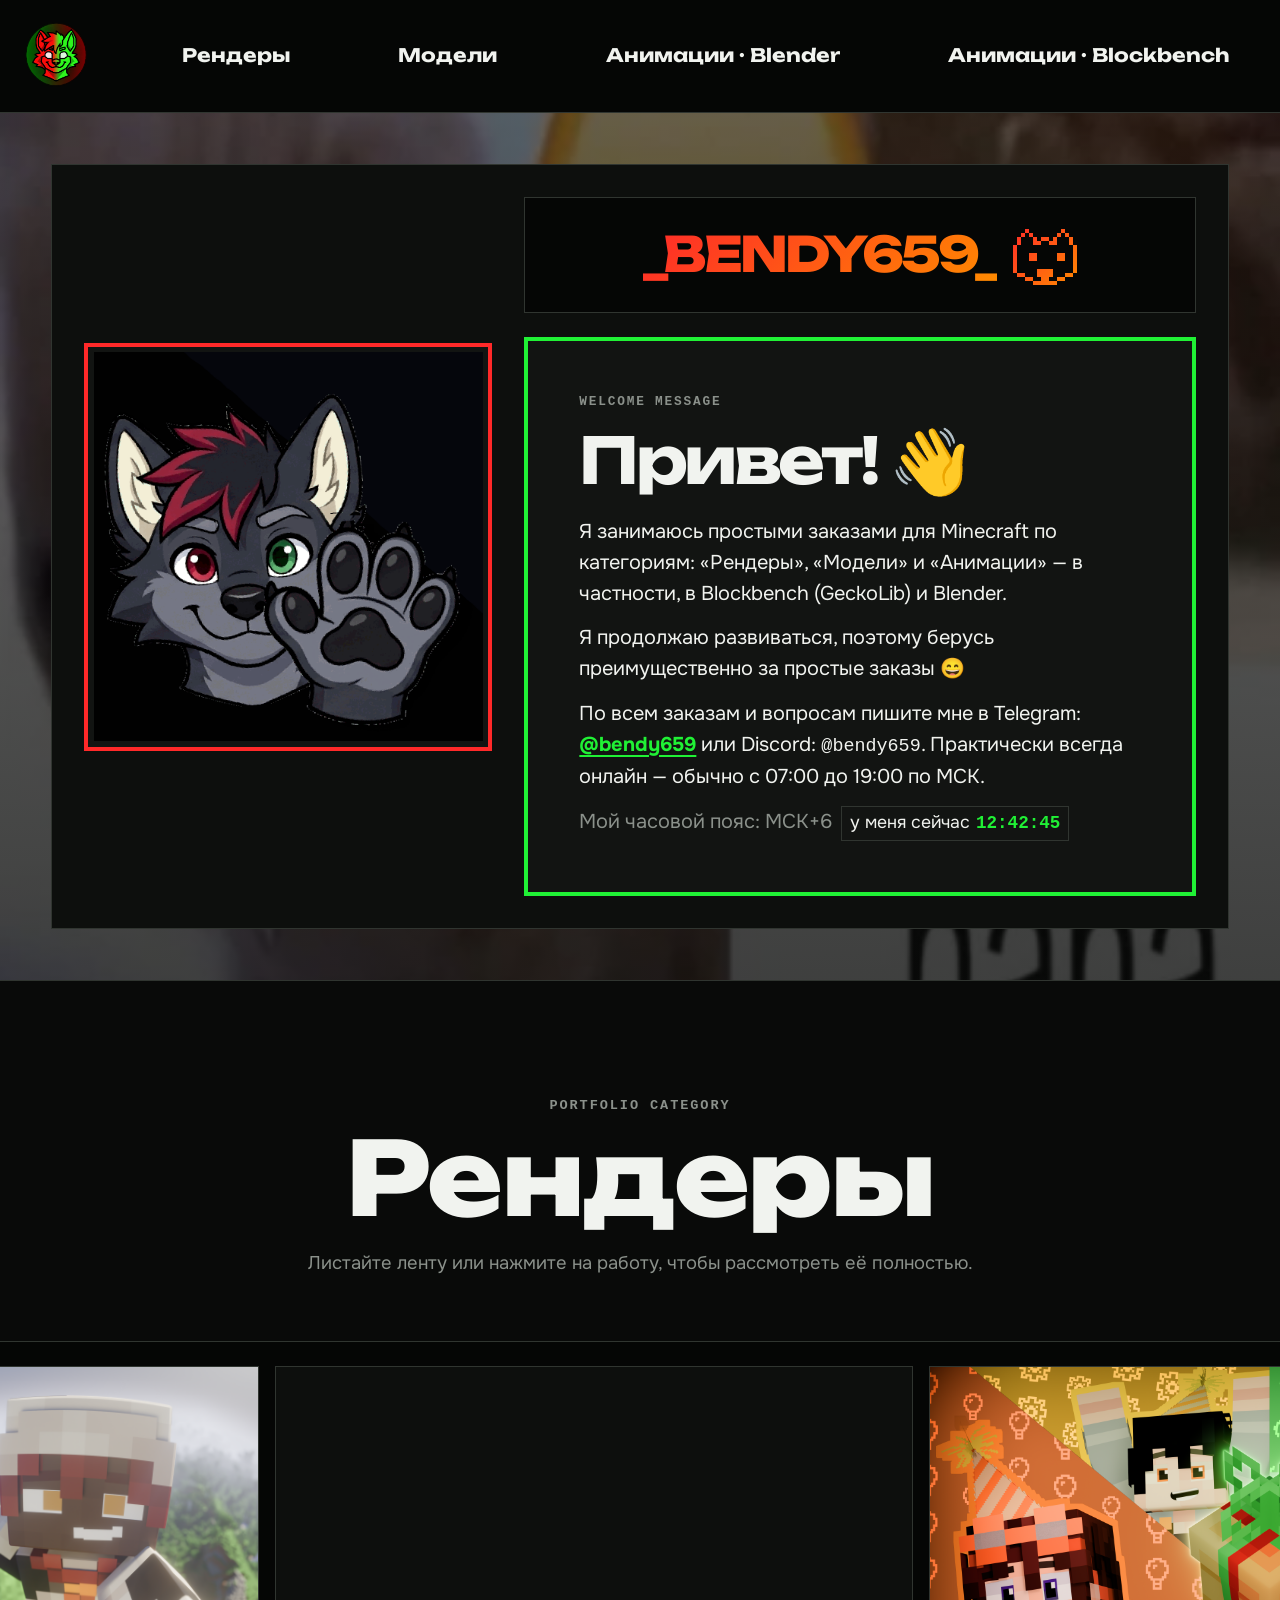
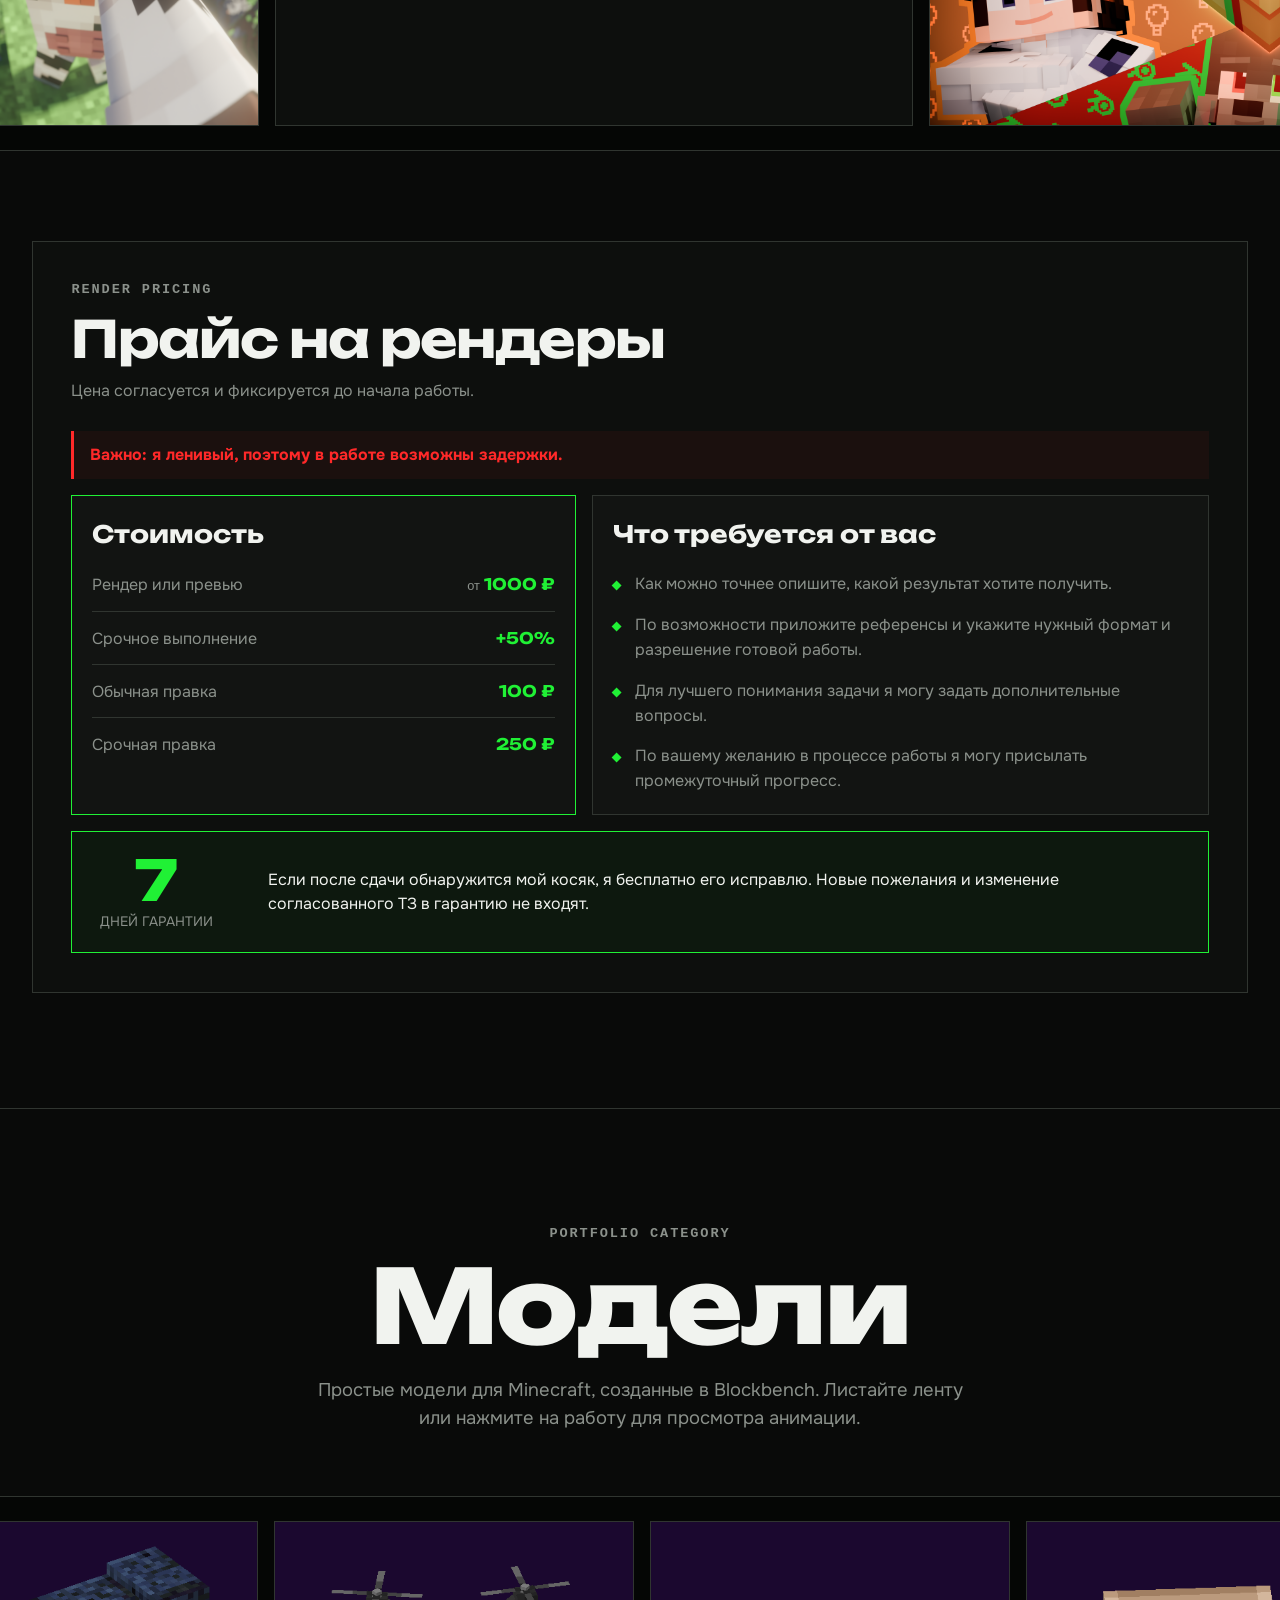
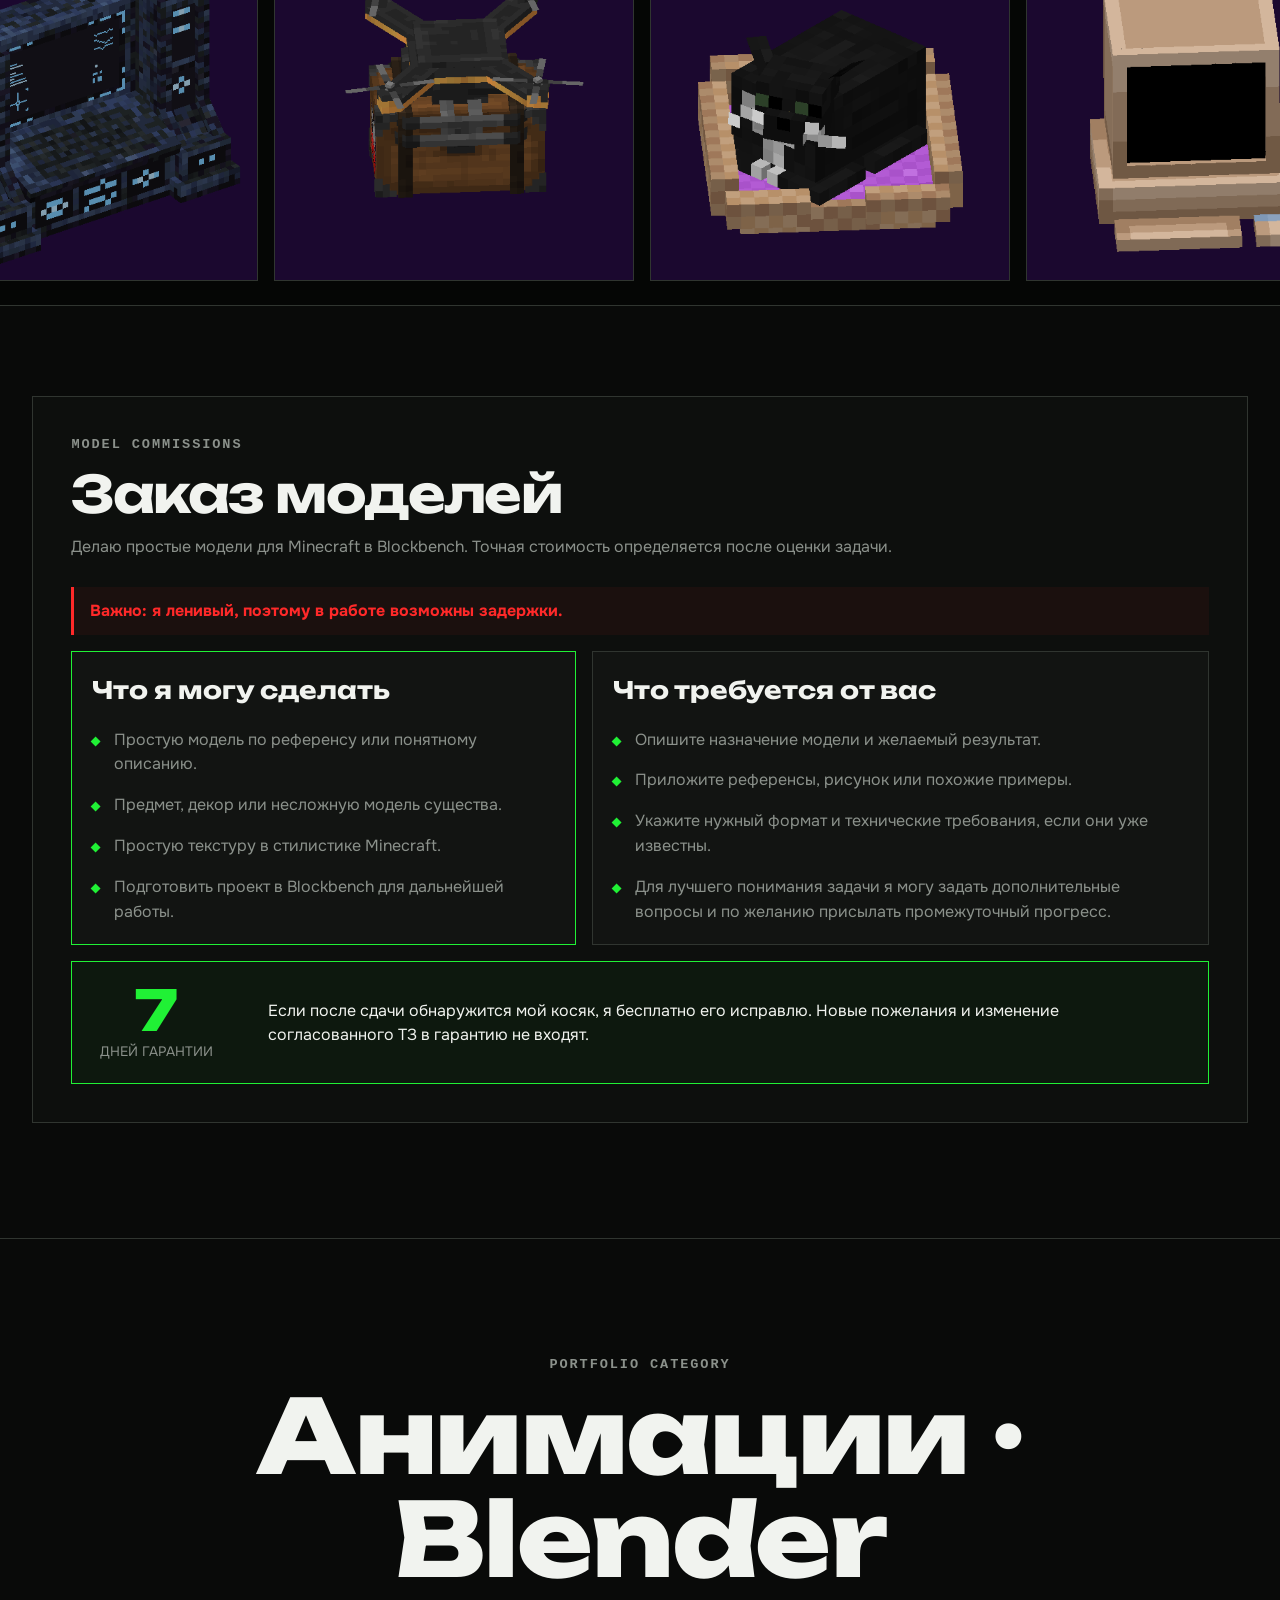
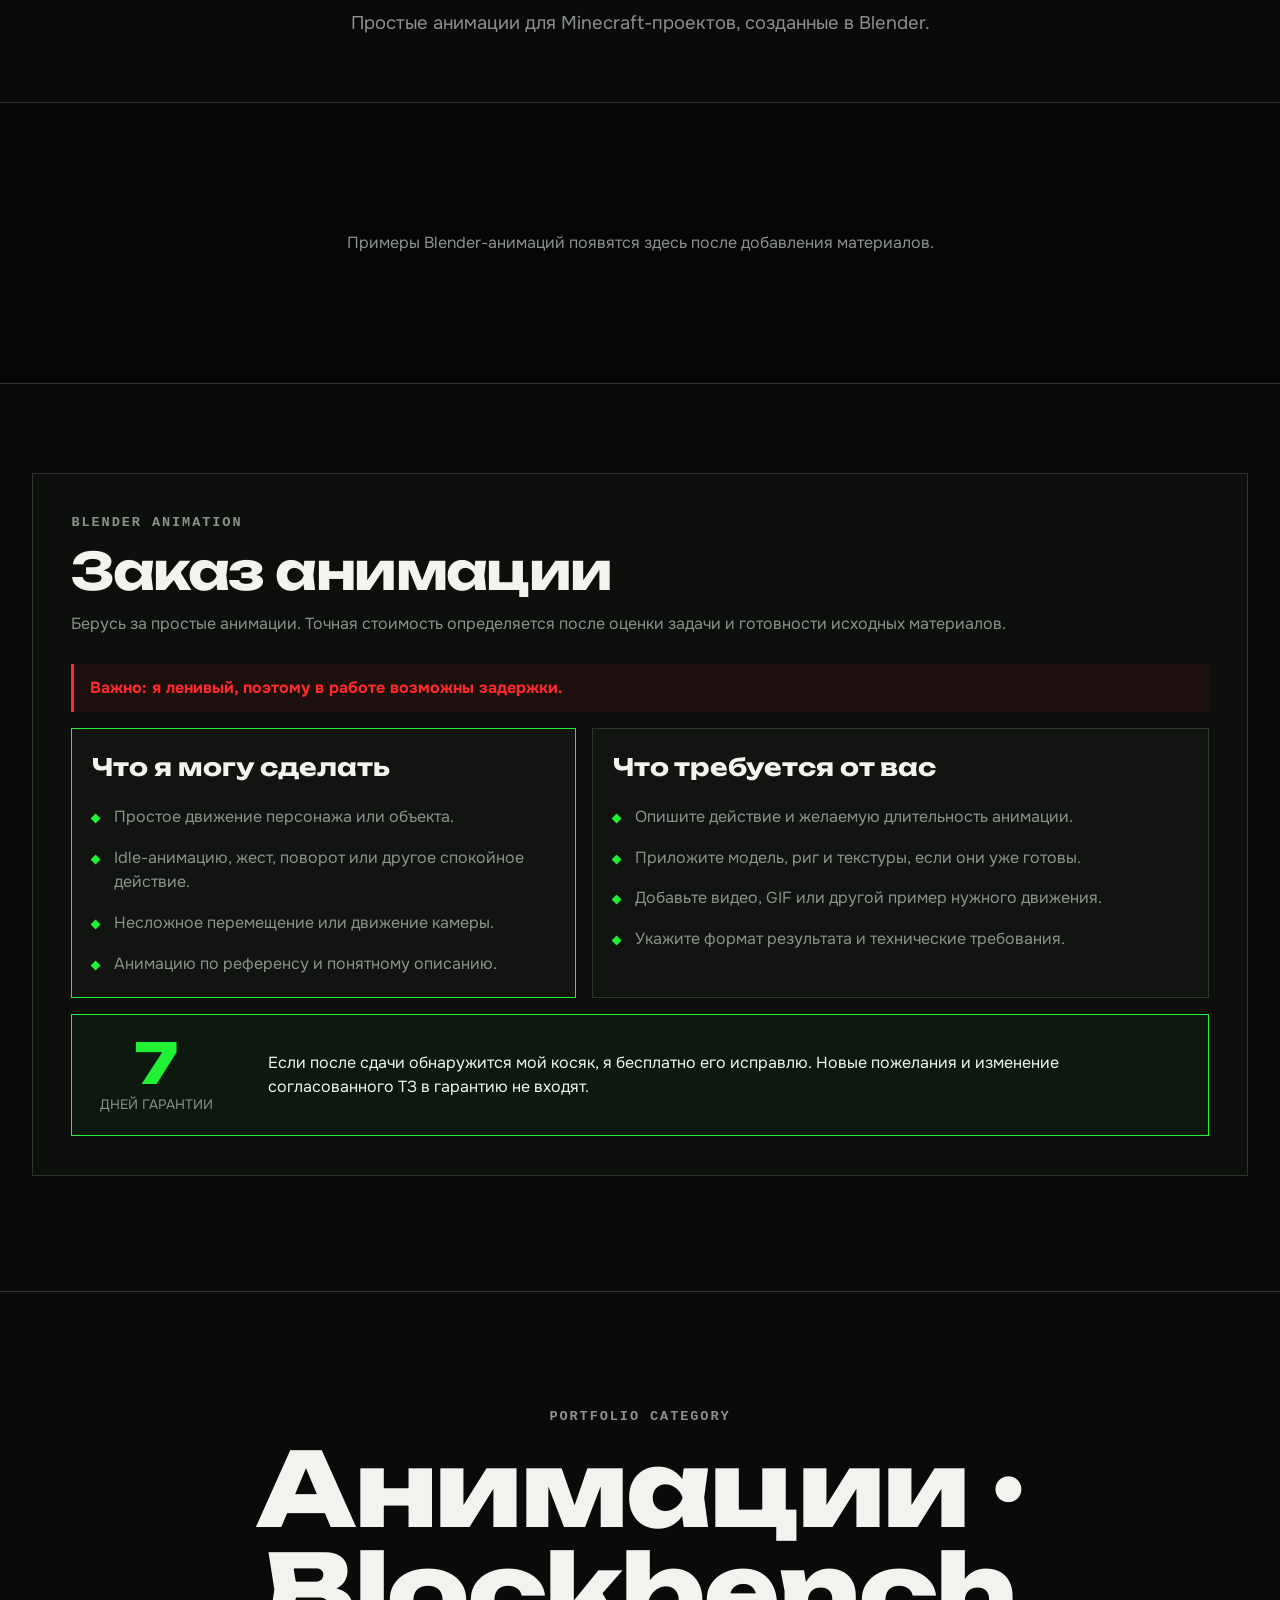
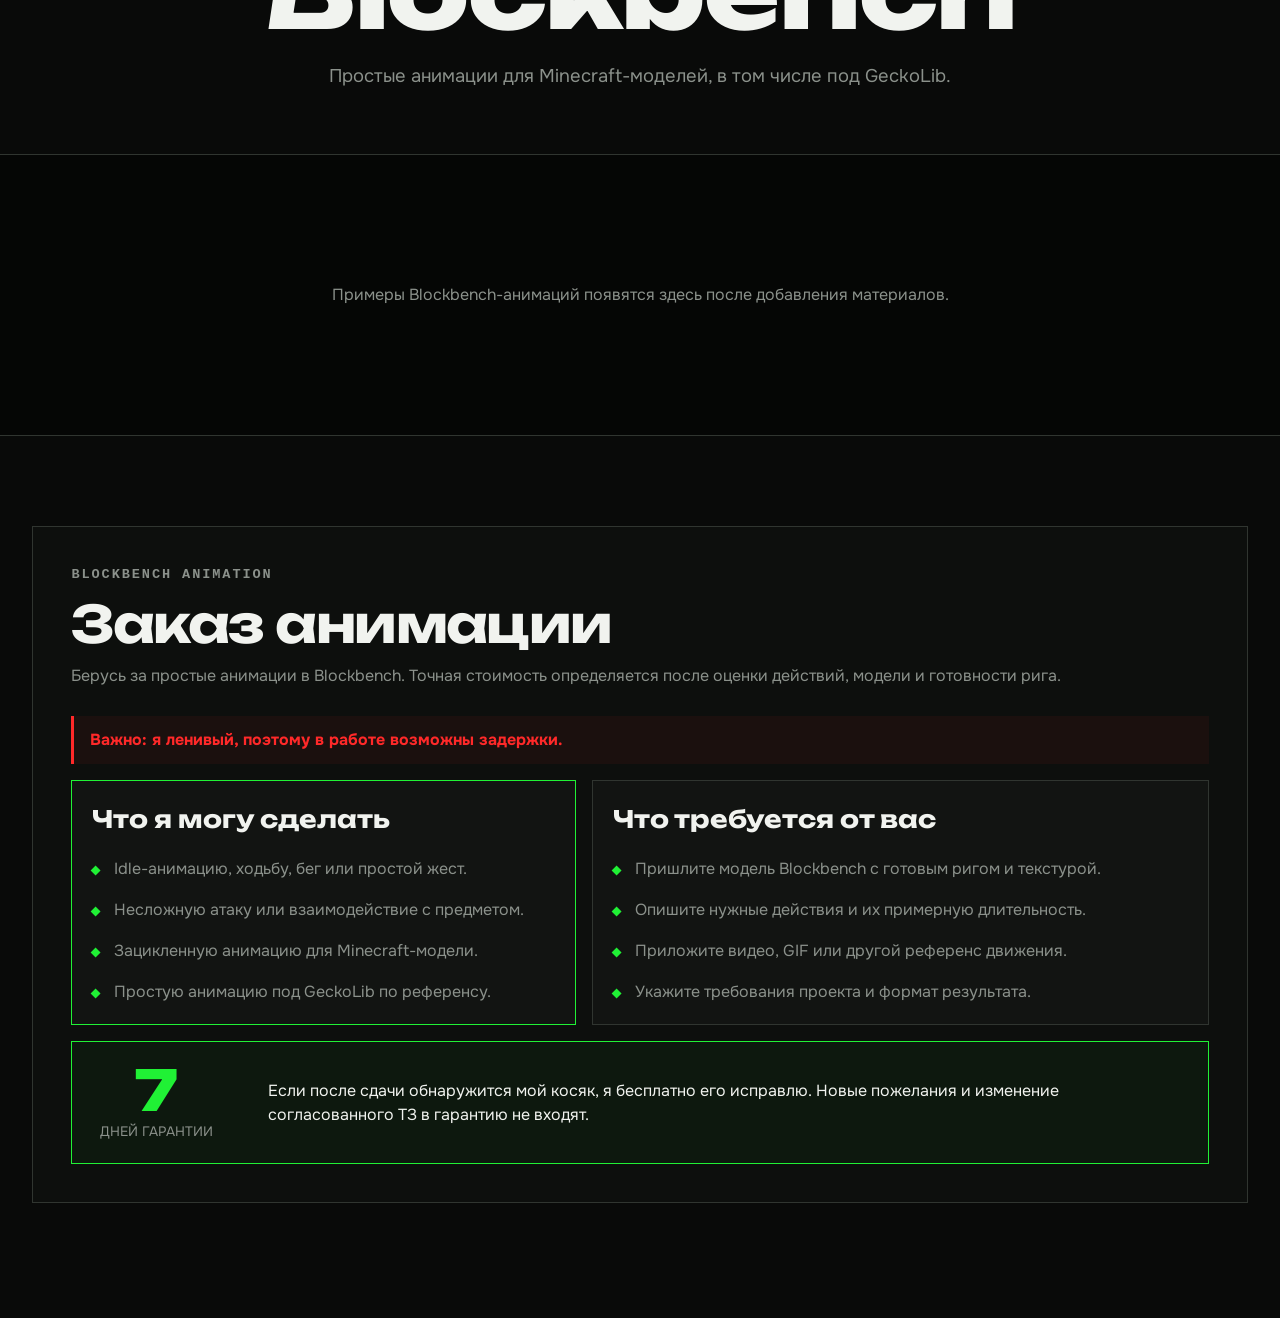
==== index.html @ 97be446b "Build portfolio category sections" ====
<!doctype html>
<html lang="ru">
<head>
    <meta charset="utf-8">
    <meta name="viewport" content="width=device-width, initial-scale=1">
    <meta name="description" content="Портфолио аниматора и 3D-художника.">
    <title>_BENDY659_ — Портфолио</title>
    <link rel="icon" href="assets/images/branding/favicon.png" type="image/png">
    <link rel="preconnect" href="https://fonts.googleapis.com">
    <link rel="preconnect" href="https://fonts.gstatic.com" crossorigin>
    <link
        href="https://fonts.googleapis.com/css2?family=Onest:wght@400;500;600;700&amp;family=Unbounded:wght@600;700;800&amp;display=swap"
        rel="stylesheet"
    >
    <link rel="stylesheet" href="css/styles.css">
    <script src="js/script.js" defer></script>
</head>
<body>
    <header class="site-header">
        <div class="header-inner">
            <a class="home-link" href="#welcome" aria-label="Вернуться к приветствию">
                <img src="assets/images/branding/header.png" alt="">
            </a>

            <nav class="category-nav" aria-label="Категории портфолио">
                <a href="#renders">Рендеры</a>
                <a href="#models">Модели</a>
                <a href="#blender-animations">Анимации · Blender</a>
                <a href="#blockbench-animations">Анимации · Blockbench</a>
            </nav>
        </div>
    </header>

    <main>
        <section class="welcome" id="welcome">
            <div class="welcome-card" aria-labelledby="welcome-title">
            <div class="media-frame">
                <img
                    class="media-placeholder"
                    src="assets/images/hero/hello.gif"
                    alt="Приветственная анимация"
                >
            </div>

            <div class="intro">
                <div class="identity" aria-label="Автор портфолио: BENDY659">
                    <span class="nickname">_BENDY659_</span>
                    <span class="wolf" aria-hidden="true">🐺︎</span>
                </div>

                <div class="message">
                    <p class="message-label">WELCOME MESSAGE</p>
                    <h1 id="welcome-title">
                        Привет! <span class="waving-hand" aria-hidden="true">👋</span>
                    </h1>

                    <div class="message-copy">
                        <p>
                            Я занимаюсь простыми заказами для Minecraft по категориям:
                            «Рендеры», «Модели» и «Анимации» — в частности,
                            в Blockbench (GeckoLib) и Blender.
                        </p>
                        <p>
                            Я продолжаю развиваться, поэтому берусь
                            преимущественно за простые заказы 😄
                        </p>
                        <p>
                            По всем заказам и вопросам пишите мне в
                            Telegram: <a href="https://t.me/bendy659">@bendy659</a>
                            или Discord: <code>@bendy659</code>.
                            Практически всегда онлайн — обычно с 07:00 до 19:00 по МСК.
                        </p>
                        <p class="timezone">
                            Мой часовой пояс: МСК+6
                            <span class="local-time">
                                у меня сейчас
                                <time id="local-clock" datetime="">--:--:--</time>
                            </span>
                        </p>
                    </div>
                </div>
            </div>
            </div>
        </section>

        <section
            class="portfolio-section renders-section"
            id="renders"
            aria-labelledby="renders-title"
            data-gallery
            data-gallery-item-label="Рендер"
        >
            <header class="category-heading">
                <p class="category-label">PORTFOLIO CATEGORY</p>
                <h2 class="category-title" id="renders-title">Рендеры</h2>
                <p>Листайте ленту или нажмите на работу, чтобы рассмотреть её полностью.</p>
            </header>

            <div class="render-gallery">
                <div
                    class="render-strip"
                    tabindex="0"
                    aria-label="Горизонтальная галерея рендеров"
                    data-render-strip
                >
                    <div class="render-track" data-render-track>
                    <button class="render-card" type="button" aria-label="Открыть рендер 1 из 7">
                        <img
                            src="assets/images/portfolio/renders/image_0.png"
                            alt="Рендер 1"
                            width="1536"
                            height="1536"
                            loading="lazy"
                            decoding="async"
                        >
                    </button>
                    <button class="render-card" type="button" aria-label="Открыть рендер 2 из 7">
                        <img
                            src="assets/images/portfolio/renders/image_1.png"
                            alt="Рендер 2"
                            width="1920"
                            height="1080"
                            loading="lazy"
                            decoding="async"
                        >
                    </button>
                    <button class="render-card" type="button" aria-label="Открыть рендер 3 из 7">
                        <img
                            src="assets/images/portfolio/renders/image_2.png"
                            alt="Рендер 3"
                            width="4096"
                            height="2160"
                            loading="lazy"
                            decoding="async"
                        >
                    </button>
                    <button class="render-card" type="button" aria-label="Открыть рендер 4 из 7">
                        <img
                            src="assets/images/portfolio/renders/image_3.png"
                            alt="Рендер 4"
                            width="1080"
                            height="1080"
                            loading="lazy"
                            decoding="async"
                        >
                    </button>
                    <button class="render-card" type="button" aria-label="Открыть рендер 5 из 7">
                        <img
                            src="assets/images/portfolio/renders/image_4.png"
                            alt="Рендер 5"
                            width="1920"
                            height="1080"
                            loading="lazy"
                            decoding="async"
                        >
                    </button>
                    <button class="render-card" type="button" aria-label="Открыть рендер 6 из 7">
                        <img
                            src="assets/images/portfolio/renders/image_5.png"
                            alt="Рендер 6"
                            width="1920"
                            height="1080"
                            loading="lazy"
                            decoding="async"
                        >
                    </button>
                    <button class="render-card" type="button" aria-label="Открыть рендер 7 из 7">
                        <img
                            src="assets/images/portfolio/renders/image_6.png"
                            alt="Рендер 7"
                            width="1920"
                            height="1080"
                            loading="lazy"
                            decoding="async"
                        >
                    </button>
                    </div>
                </div>
            </div>

            <section class="render-pricing" aria-labelledby="render-pricing-title">
                <header class="pricing-heading">
                    <p class="category-label">RENDER PRICING</p>
                    <h3 id="render-pricing-title">Прайс на рендеры</h3>
                    <p>Цена согласуется и фиксируется до начала работы.</p>
                </header>

                <p class="pricing-warning">
                    Важно: я ленивый, поэтому в работе возможны задержки.
                </p>

                <div class="pricing-grid">
                    <article class="pricing-cell price-cell">
                        <h4>Стоимость</h4>
                        <dl class="price-list">
                            <div>
                                <dt>Рендер или превью</dt>
                                <dd><span>от</span> 1000 ₽</dd>
                            </div>
                            <div>
                                <dt>Срочное выполнение</dt>
                                <dd>+50%</dd>
                            </div>
                            <div>
                                <dt>Обычная правка</dt>
                                <dd>100 ₽</dd>
                            </div>
                            <div>
                                <dt>Срочная правка</dt>
                                <dd>250 ₽</dd>
                            </div>
                        </dl>
                    </article>

                    <article class="pricing-cell requirements-cell">
                        <h4>Что требуется от вас</h4>
                        <ul class="requirements-list">
                            <li>
                                Как можно точнее опишите, какой результат хотите получить.
                            </li>
                            <li>
                                По возможности приложите референсы и укажите нужный формат
                                и разрешение готовой работы.
                            </li>
                            <li>
                                Для лучшего понимания задачи я могу задать дополнительные вопросы.
                            </li>
                            <li>
                                По вашему желанию в процессе работы я могу присылать промежуточный
                                прогресс.
                            </li>
                        </ul>
                    </article>
                </div>

                <div class="render-guarantee">
                    <div>
                        <p class="guarantee-mark" aria-hidden="true">7</p>
                        <p>дней гарантии</p>
                    </div>
                    <p>
                        Если после сдачи обнаружится мой косяк, я бесплатно его исправлю.
                        Новые пожелания и изменение согласованного ТЗ в гарантию не входят.
                    </p>
                </div>
            </section>

        </section>

        <section
            class="portfolio-section models-section"
            id="models"
            aria-labelledby="models-title"
            data-gallery
            data-gallery-item-label="Модель"
        >
            <header class="category-heading">
                <p class="category-label">PORTFOLIO CATEGORY</p>
                <h2 class="category-title" id="models-title">Модели</h2>
                <p>
                    Простые модели для Minecraft, созданные в Blockbench.
                    Листайте ленту или нажмите на работу для просмотра анимации.
                </p>
            </header>

            <div class="render-gallery">
                <div
                    class="render-strip"
                    tabindex="0"
                    aria-label="Горизонтальная галерея моделей"
                >
                    <div class="render-track">
                    <button class="render-card" type="button" aria-label="Открыть модель 1 из 6">
                        <img
                            src="assets/images/portfolio/models/image_0.gif"
                            alt="Модель для Minecraft 1"
                            width="512"
                            height="512"
                            loading="lazy"
                            decoding="async"
                        >
                    </button>
                    <button class="render-card" type="button" aria-label="Открыть модель 2 из 6">
                        <img
                            src="assets/images/portfolio/models/image_1.gif"
                            alt="Модель для Minecraft 2"
                            width="512"
                            height="512"
                            loading="lazy"
                            decoding="async"
                        >
                    </button>
                    <button class="render-card" type="button" aria-label="Открыть модель 3 из 6">
                        <img
                            src="assets/images/portfolio/models/image_2.gif"
                            alt="Модель для Minecraft 3"
                            width="512"
                            height="512"
                            loading="lazy"
                            decoding="async"
                        >
                    </button>
                    <button class="render-card" type="button" aria-label="Открыть модель 4 из 6">
                        <img
                            src="assets/images/portfolio/models/image_3.gif"
                            alt="Модель для Minecraft 4"
                            width="512"
                            height="512"
                            loading="lazy"
                            decoding="async"
                        >
                    </button>
                    <button class="render-card" type="button" aria-label="Открыть модель 5 из 6">
                        <img
                            src="assets/images/portfolio/models/image_4.gif"
                            alt="Модель для Minecraft 5"
                            width="512"
                            height="512"
                            loading="lazy"
                            decoding="async"
                        >
                    </button>
                    <button class="render-card" type="button" aria-label="Открыть модель 6 из 6">
                        <img
                            src="assets/images/portfolio/models/image_5.gif"
                            alt="Модель для Minecraft 6"
                            width="512"
                            height="512"
                            loading="lazy"
                            decoding="async"
                        >
                    </button>
                    </div>
                </div>
            </div>

            <section class="render-pricing" aria-labelledby="models-order-title">
                <header class="pricing-heading">
                    <p class="category-label">MODEL COMMISSIONS</p>
                    <h3 id="models-order-title">Заказ моделей</h3>
                    <p>
                        Делаю простые модели для Minecraft в Blockbench.
                        Точная стоимость определяется после оценки задачи.
                    </p>
                </header>

                <p class="pricing-warning">
                    Важно: я ленивый, поэтому в работе возможны задержки.
                </p>

                <div class="pricing-grid">
                    <article class="pricing-cell price-cell">
                        <h4>Что я могу сделать</h4>
                        <ul class="requirements-list">
                            <li>Простую модель по референсу или понятному описанию.</li>
                            <li>Предмет, декор или несложную модель существа.</li>
                            <li>Простую текстуру в стилистике Minecraft.</li>
                            <li>Подготовить проект в Blockbench для дальнейшей работы.</li>
                        </ul>
                    </article>

                    <article class="pricing-cell requirements-cell">
                        <h4>Что требуется от вас</h4>
                        <ul class="requirements-list">
                            <li>Опишите назначение модели и желаемый результат.</li>
                            <li>Приложите референсы, рисунок или похожие примеры.</li>
                            <li>
                                Укажите нужный формат и технические требования,
                                если они уже известны.
                            </li>
                            <li>
                                Для лучшего понимания задачи я могу задать дополнительные вопросы
                                и по желанию присылать промежуточный прогресс.
                            </li>
                        </ul>
                    </article>
                </div>

                <div class="render-guarantee">
                    <div>
                        <p class="guarantee-mark" aria-hidden="true">7</p>
                        <p>дней гарантии</p>
                    </div>
                    <p>
                        Если после сдачи обнаружится мой косяк, я бесплатно его исправлю.
                        Новые пожелания и изменение согласованного ТЗ в гарантию не входят.
                    </p>
                </div>
            </section>
        </section>

        <section
            class="portfolio-section blender-animations-section"
            id="blender-animations"
            aria-labelledby="blender-animations-title"
        >
            <header class="category-heading">
                <p class="category-label">PORTFOLIO CATEGORY</p>
                <h2 class="category-title" id="blender-animations-title">Анимации · Blender</h2>
                <p>Простые анимации для Minecraft-проектов, созданные в Blender.</p>
            </header>

            <div class="render-gallery">
                <div class="portfolio-empty">
                    <p>Примеры Blender-анимаций появятся здесь после добавления материалов.</p>
                </div>
            </div>

            <section class="render-pricing" aria-labelledby="blender-order-title">
                <header class="pricing-heading">
                    <p class="category-label">BLENDER ANIMATION</p>
                    <h3 id="blender-order-title">Заказ анимации</h3>
                    <p>
                        Берусь за простые анимации. Точная стоимость определяется
                        после оценки задачи и готовности исходных материалов.
                    </p>
                </header>

                <p class="pricing-warning">
                    Важно: я ленивый, поэтому в работе возможны задержки.
                </p>

                <div class="pricing-grid">
                    <article class="pricing-cell price-cell">
                        <h4>Что я могу сделать</h4>
                        <ul class="requirements-list">
                            <li>Простое движение персонажа или объекта.</li>
                            <li>Idle-анимацию, жест, поворот или другое спокойное действие.</li>
                            <li>Несложное перемещение или движение камеры.</li>
                            <li>Анимацию по референсу и понятному описанию.</li>
                        </ul>
                    </article>

                    <article class="pricing-cell requirements-cell">
                        <h4>Что требуется от вас</h4>
                        <ul class="requirements-list">
                            <li>Опишите действие и желаемую длительность анимации.</li>
                            <li>Приложите модель, риг и текстуры, если они уже готовы.</li>
                            <li>Добавьте видео, GIF или другой пример нужного движения.</li>
                            <li>Укажите формат результата и технические требования.</li>
                        </ul>
                    </article>
                </div>

                <div class="render-guarantee">
                    <div>
                        <p class="guarantee-mark" aria-hidden="true">7</p>
                        <p>дней гарантии</p>
                    </div>
                    <p>
                        Если после сдачи обнаружится мой косяк, я бесплатно его исправлю.
                        Новые пожелания и изменение согласованного ТЗ в гарантию не входят.
                    </p>
                </div>
            </section>
        </section>

        <section
            class="portfolio-section blockbench-animations-section"
            id="blockbench-animations"
            aria-labelledby="blockbench-animations-title"
        >
            <header class="category-heading">
                <p class="category-label">PORTFOLIO CATEGORY</p>
                <h2 class="category-title" id="blockbench-animations-title">
                    Анимации · Blockbench
                </h2>
                <p>Простые анимации для Minecraft-моделей, в том числе под GeckoLib.</p>
            </header>

            <div class="render-gallery">
                <div class="portfolio-empty">
                    <p>Примеры Blockbench-анимаций появятся здесь после добавления материалов.</p>
                </div>
            </div>

            <section class="render-pricing" aria-labelledby="blockbench-order-title">
                <header class="pricing-heading">
                    <p class="category-label">BLOCKBENCH ANIMATION</p>
                    <h3 id="blockbench-order-title">Заказ анимации</h3>
                    <p>
                        Берусь за простые анимации в Blockbench. Точная стоимость определяется
                        после оценки действий, модели и готовности рига.
                    </p>
                </header>

                <p class="pricing-warning">
                    Важно: я ленивый, поэтому в работе возможны задержки.
                </p>

                <div class="pricing-grid">
                    <article class="pricing-cell price-cell">
                        <h4>Что я могу сделать</h4>
                        <ul class="requirements-list">
                            <li>Idle-анимацию, ходьбу, бег или простой жест.</li>
                            <li>Несложную атаку или взаимодействие с предметом.</li>
                            <li>Зацикленную анимацию для Minecraft-модели.</li>
                            <li>Простую анимацию под GeckoLib по референсу.</li>
                        </ul>
                    </article>

                    <article class="pricing-cell requirements-cell">
                        <h4>Что требуется от вас</h4>
                        <ul class="requirements-list">
                            <li>Пришлите модель Blockbench с готовым ригом и текстурой.</li>
                            <li>Опишите нужные действия и их примерную длительность.</li>
                            <li>Приложите видео, GIF или другой референс движения.</li>
                            <li>Укажите требования проекта и формат результата.</li>
                        </ul>
                    </article>
                </div>

                <div class="render-guarantee">
                    <div>
                        <p class="guarantee-mark" aria-hidden="true">7</p>
                        <p>дней гарантии</p>
                    </div>
                    <p>
                        Если после сдачи обнаружится мой косяк, я бесплатно его исправлю.
                        Новые пожелания и изменение согласованного ТЗ в гарантию не входят.
                    </p>
                </div>
            </section>
        </section>
    </main>

    <dialog class="render-lightbox" id="render-lightbox" aria-labelledby="render-lightbox-caption">
        <button class="lightbox-close" type="button" aria-label="Закрыть просмотр">×</button>
        <figure>
            <img src="" alt="">
            <figcaption id="render-lightbox-caption"></figcaption>
        </figure>
    </dialog>
</body>
</html>
---- css/styles.css ----
:root {
    color-scheme: dark;
    --background: #090a09;
    --ink: #f1f3ef;
    --panel: #121412;
    --panel-deep: #0d0f0d;
    --muted: #8b918b;
    --red: #ff2929;
    --orange: #ff8a00;
    --green: #20f135;
    --line: #303530;
    --background-parallax: 0px;
}

* {
    box-sizing: border-box;
}

html {
    min-width: 20rem;
    background: var(--background);
    scroll-behavior: smooth;
    scroll-padding-top: 7.5rem;
}

body {
    min-height: 100svh;
    margin: 0;
    background: transparent;
    color: var(--ink);
    font-family: "Onest", Arial, sans-serif;
    font-size: 1rem;
    line-height: 1.5;
}

.site-header {
    position: sticky;
    top: 0;
    z-index: 20;
    border-bottom: 1px solid var(--line);
    background: #050605;
    animation: enter-header 0.45s ease-out both;
}

.header-inner {
    display: flex;
    align-items: center;
    gap: clamp(1.5rem, 4vw, 4rem);
    width: min(calc(100% - 2rem), 86rem);
    min-height: 7rem;
    margin: 0 auto;
}

.home-link {
    display: grid;
    flex: 0 0 auto;
    place-items: center;
    width: 5rem;
    height: 5rem;
    border: 1px solid transparent;
    border-radius: 50%;
    overflow: hidden;
    transition:
        border-color 160ms ease,
        background-color 160ms ease;
}

.home-link:hover,
.home-link:focus-visible {
    border-color: var(--red);
    background: var(--panel);
    outline: none;
}

.home-link img {
    display: block;
    width: 100%;
    height: 100%;
    border-radius: 50%;
    padding: 0.2rem;
    object-fit: contain;
}

.category-nav {
    display: flex;
    flex: 1;
    justify-content: space-around;
    gap: clamp(1rem, 3vw, 3rem);
    margin-left: auto;
    overflow-x: auto;
    scrollbar-width: none;
}

.category-nav::-webkit-scrollbar {
    display: none;
}

.category-nav a {
    padding: 1rem 0.25rem 0.75rem;
    border-bottom: 3px solid transparent;
    color: var(--ink);
    font-family: "Unbounded", Arial, sans-serif;
    font-size: clamp(0.9rem, 1.45vw, 1.35rem);
    font-weight: 700;
    line-height: 1;
    text-decoration: none;
    white-space: nowrap;
    transition:
        border-color 160ms ease,
        color 160ms ease;
}

.category-nav a:hover,
.category-nav a:focus-visible {
    border-bottom-color: var(--green);
    color: var(--green);
    outline: none;
}

.welcome {
    position: relative;
    z-index: 1;
    overflow: hidden;
    display: grid;
    place-items: center;
    min-height: calc(100svh - 7rem);
    padding: clamp(1rem, 4vw, 4rem);
    background-image:
        linear-gradient(rgba(9, 10, 9, 0.62), rgba(9, 10, 9, 0.78)),
        url("../assets/images/backgrounds/placeholder.webp");
    background-position:
        center,
        center calc(50% + var(--background-parallax));
    background-size: cover;
    background-repeat: no-repeat;
}

.welcome-card {
    display: grid;
    grid-template-columns: minmax(16rem, 0.82fr) minmax(22rem, 1.35fr);
    gap: clamp(1rem, 2.5vw, 2rem);
    width: min(100%, 76rem);
    padding: clamp(1rem, 2.5vw, 2rem);
    border: 1px solid var(--line);
    background: var(--panel-deep);
    animation: reveal-card 0.45s ease-out both;
}

.media-frame {
    position: relative;
    align-self: center;
    width: 100%;
    min-height: 0;
    aspect-ratio: 1;
    padding: 0.35rem;
    overflow: hidden;
    border: 4px solid var(--red);
    background: var(--panel);
    opacity: 0;
    animation: enter-from-left 0.6s 0.12s ease-out forwards;
}

.media-placeholder {
    display: block;
    width: 100%;
    height: 100%;
    min-height: inherit;
    object-fit: cover;
    object-position: center;
    filter: saturate(0.82) contrast(1.05);
}

.intro {
    display: grid;
    grid-template-rows: auto 1fr;
    gap: clamp(1rem, 2vw, 1.5rem);
    min-width: 0;
}

.identity {
    display: flex;
    align-items: center;
    justify-content: center;
    gap: clamp(0.5rem, 1.6vw, 1rem);
    min-height: 7.25rem;
    padding: 1rem 1.4rem;
    overflow: hidden;
    border: 1px solid var(--line);
    background: #050605;
    opacity: 0;
    animation: enter-from-top 0.55s 0.22s ease-out forwards;
}

.nickname,
.wolf {
    background: linear-gradient(135deg, var(--red), var(--orange), var(--green), var(--orange), var(--red));
    background-size: 400% 400%;
    background-clip: text;
    color: transparent;
    -webkit-background-clip: text;
    -webkit-text-fill-color: transparent;
}

.nickname {
    font-family: "Unbounded", Arial, sans-serif;
    font-size: clamp(1.75rem, 3.8vw, 4rem);
    font-weight: 800;
    letter-spacing: -0.06em;
    line-height: 1.15;
    animation: shine-nickname 8s ease-in-out infinite;
}

.wolf {
    position: relative;
    flex: 0 0 auto;
    font-family: "Segoe UI Symbol", "Noto Sans Symbols 2", sans-serif;
    font-size: clamp(2.35rem, 5vw, 5rem);
    line-height: 1;
    animation:
        shine-wolf 4s ease-in-out infinite,
        float-wolf 2.8s ease-in-out infinite;
}

.message {
    display: flex;
    flex-direction: column;
    justify-content: center;
    min-height: 18rem;
    padding: clamp(1.4rem, 4vw, 3.5rem);
    border: 4px solid var(--green);
    background: var(--panel);
    opacity: 0;
    animation: enter-from-bottom 0.6s 0.32s ease-out forwards;
}

.message-label {
    margin: 0 0 1rem;
    color: var(--muted);
    font-family: "Courier New", Courier, monospace;
    font-size: 0.8rem;
    font-weight: 700;
    letter-spacing: 0.14em;
}

.message h1 {
    margin: 0;
    font-family: "Unbounded", Arial, sans-serif;
    font-size: clamp(2.5rem, 5vw, 5.5rem);
    font-weight: 700;
    letter-spacing: -0.055em;
    line-height: 1;
}

.message-copy {
    max-width: 40rem;
    margin: 1.5rem 0 0;
    font-size: clamp(1rem, 1.8vw, 1.25rem);
    line-height: 1.55;
}

.message-copy p {
    margin: 0;
}

.message-copy p + p {
    margin-top: 0.85rem;
}

.message-copy a {
    color: var(--green);
    font-weight: 700;
    text-underline-offset: 0.18em;
}

.message-copy a:hover,
.message-copy a:focus-visible {
    color: var(--orange);
}

.message-copy code {
    color: var(--ink);
    font-family: "Courier New", Courier, monospace;
    font-size: 0.92em;
}

.portfolio-section {
    min-height: 100svh;
    padding: clamp(4rem, 9vw, 8rem) 0;
    border-top: 1px solid var(--line);
    background: #090a09;
}

.category-heading {
    width: min(calc(100% - 2rem), 76rem);
    margin: 0 auto clamp(2rem, 5vw, 4rem);
    text-align: center;
}

.category-label {
    margin: 0 0 0.65rem;
    color: var(--muted);
    font-family: "Courier New", Courier, monospace;
    font-size: 0.85rem;
    font-weight: 700;
    letter-spacing: 0.14em;
}

.category-title {
    margin: 0;
    color: var(--ink);
    font-family: "Unbounded", Arial, sans-serif;
    font-size: clamp(3rem, 8vw, 7rem);
    font-weight: 800;
    letter-spacing: -0.015em;
    line-height: 1;
    transition:
        color 400ms ease,
        text-shadow 400ms ease,
        transform 400ms ease;
}

.portfolio-section.is-in-focus .category-title {
    color: #ffffff;
    text-shadow:
        0 0 1rem rgba(32, 241, 53, 0.5),
        0 0 3rem rgba(32, 241, 53, 0.24);
    transform: scale(1.025);
}

.category-heading > p:last-child {
    max-width: 42rem;
    margin: 1.25rem auto 0;
    color: var(--muted);
    font-size: clamp(1rem, 1.7vw, 1.15rem);
}

.render-gallery {
    width: 100%;
    padding-block: 0.75rem;
    border-block: 1px solid var(--line);
    background: #050605;
}

.portfolio-empty {
    display: grid;
    min-height: clamp(10rem, 22vw, 16rem);
    padding: 2rem;
    place-items: center;
    color: var(--muted);
    text-align: center;
}

.portfolio-empty p {
    margin: 0;
}

.render-strip {
    width: 100%;
    height: clamp(16rem, 30vw, 25rem);
    overflow-x: auto;
    overflow-y: hidden;
    scrollbar-width: none;
    overscroll-behavior-inline: contain;
}

.render-strip::-webkit-scrollbar {
    display: none;
}

.render-track {
    display: flex;
    gap: 1rem;
    width: max-content;
    height: 100%;
    padding-block: 0.75rem;
}

.render-strip:focus-visible {
    outline: 2px solid var(--green);
    outline-offset: -2px;
}

.render-card {
    flex: 0 0 auto;
    height: 100%;
    padding: 0;
    overflow: hidden;
    border: 1px solid var(--line);
    background: var(--panel-deep);
    cursor: zoom-in;
    transition:
        border-color 180ms ease,
        filter 180ms ease,
        transform 180ms ease;
}

.render-card:hover,
.render-card:focus-visible {
    border-color: var(--green);
    filter: brightness(1.08);
    outline: none;
    transform: translateY(-0.25rem);
}

.render-card img {
    display: block;
    width: auto;
    max-width: min(78vw, 44rem);
    height: 100%;
    object-fit: contain;
}

.render-pricing {
    width: min(calc(100% - 2rem), 76rem);
    margin: clamp(3rem, 7vw, 6rem) auto 0;
    padding: clamp(1.25rem, 3vw, 2.5rem);
    border: 1px solid var(--line);
    background: var(--panel-deep);
}

.pricing-heading {
    margin-bottom: 1.75rem;
}

.pricing-heading h3 {
    margin: 0;
    font-family: "Unbounded", Arial, sans-serif;
    font-size: clamp(1.8rem, 4vw, 3.25rem);
    letter-spacing: -0.03em;
    line-height: 1.1;
}

.pricing-heading > p:last-child {
    margin: 0.75rem 0 0;
    color: var(--muted);
    font-size: 1rem;
}

.pricing-warning {
    margin: 0 0 1rem;
    padding: 0.75rem 1rem;
    border-left: 3px solid var(--red);
    background: rgba(255, 41, 41, 0.06);
    color: var(--red);
    font-weight: 700;
}

.pricing-grid {
    display: grid;
    grid-template-columns: minmax(0, 0.9fr) minmax(0, 1.1fr);
    gap: 1rem;
}

.pricing-cell {
    padding: 1.25rem;
    border: 1px solid var(--line);
    background: var(--panel);
}

.pricing-cell h4 {
    margin: 0;
    font-family: "Unbounded", Arial, sans-serif;
    font-size: clamp(1.15rem, 2vw, 1.5rem);
}

.price-cell {
    border-color: var(--green);
}

.price-list {
    display: grid;
    margin: 1.25rem 0 0;
}

.price-list div {
    display: flex;
    align-items: baseline;
    justify-content: space-between;
    gap: 1rem;
    padding: 0.85rem 0;
    border-bottom: 1px solid var(--line);
}

.price-list div:first-child {
    padding-top: 0;
}

.price-list div:last-child {
    padding-bottom: 0;
    border-bottom: 0;
}

.price-list dt {
    color: var(--muted);
}

.price-list dd {
    margin: 0;
    color: var(--green);
    font-family: "Unbounded", Arial, sans-serif;
    font-weight: 700;
    text-align: right;
    white-space: nowrap;
}

.price-list dd span {
    color: var(--muted);
    font-family: "Manrope", Arial, sans-serif;
    font-size: 0.8em;
    font-weight: 500;
}

.requirements-list {
    display: grid;
    gap: 1rem;
    margin: 1.25rem 0 0;
    padding: 0;
    list-style: none;
}

.requirements-list li {
    position: relative;
    padding-left: 1.35rem;
    color: var(--muted);
    line-height: 1.55;
}

.requirements-list li::before {
    position: absolute;
    top: 0.63em;
    left: 0;
    width: 0.45rem;
    height: 0.45rem;
    background: var(--green);
    content: "";
    transform: rotate(45deg);
}

.render-guarantee {
    display: grid;
    grid-template-columns: auto 1fr;
    align-items: center;
    gap: clamp(1.25rem, 4vw, 3rem);
    margin-top: 1rem;
    padding: 1.25rem;
    border: 1px solid var(--green);
    background: rgba(32, 241, 53, 0.04);
}

.render-guarantee > div {
    min-width: 8rem;
    text-align: center;
}

.render-guarantee p {
    margin: 0;
}

.guarantee-mark {
    color: var(--green);
    font-family: "Unbounded", Arial, sans-serif;
    font-size: 3.5rem;
    font-weight: 800;
    line-height: 1;
}

.guarantee-mark + p {
    margin-top: 0.25rem;
    color: var(--muted);
    font-size: 0.85rem;
    text-transform: uppercase;
}

.render-lightbox {
    width: min(calc(100% - 2rem), 90rem);
    max-width: none;
    max-height: calc(100svh - 2rem);
    padding: 3.5rem 1rem 1rem;
    overflow: hidden;
    border: 1px solid var(--line);
    background: #050605;
    color: var(--ink);
}

.render-lightbox::backdrop {
    background: rgba(0, 0, 0, 0.88);
    backdrop-filter: blur(0.4rem);
}

.render-lightbox figure {
    display: grid;
    gap: 0.75rem;
    place-items: center;
    height: 100%;
    margin: 0;
}

.render-lightbox img {
    display: block;
    max-width: 100%;
    max-height: calc(100svh - 7rem);
    object-fit: contain;
}

.render-lightbox figcaption {
    color: var(--muted);
    font-family: "Courier New", Courier, monospace;
    font-size: 0.85rem;
}

.lightbox-close {
    position: absolute;
    top: 0.6rem;
    right: 0.75rem;
    display: grid;
    place-items: center;
    width: 2.5rem;
    height: 2.5rem;
    padding: 0;
    border: 1px solid var(--line);
    background: var(--panel);
    color: var(--ink);
    font: inherit;
    font-size: 1.75rem;
    line-height: 1;
    cursor: pointer;
}

.lightbox-close:hover,
.lightbox-close:focus-visible {
    border-color: var(--red);
    color: var(--red);
    outline: none;
}

.timezone {
    color: var(--muted);
}

.local-time {
    display: inline-flex;
    align-items: baseline;
    gap: 0.35rem;
    margin-left: 0.25rem;
    padding: 0.15rem 0.5rem;
    border: 1px solid var(--line);
    color: var(--ink);
    font-size: 0.88em;
    white-space: nowrap;
}

#local-clock {
    color: var(--green);
    font-family: "Courier New", Courier, monospace;
    font-weight: 700;
}

.waving-hand {
    display: inline-block;
    transform-origin: 70% 70%;
    animation: wave-hand 2.4s ease-in-out infinite;
}

@keyframes reveal-card {
    from {
        opacity: 0;
    }

    to {
        opacity: 1;
    }
}

@keyframes enter-header {
    from {
        opacity: 0;
        transform: translateY(-100%);
    }

    to {
        opacity: 1;
        transform: translateY(0);
    }
}

@keyframes enter-from-left {
    from {
        opacity: 0;
        transform: translateX(-1.5rem);
    }

    to {
        opacity: 1;
        transform: translateX(0);
    }
}

@keyframes enter-from-top {
    from {
        opacity: 0;
        transform: translateY(-1.25rem);
    }

    to {
        opacity: 1;
        transform: translateY(0);
    }
}

@keyframes enter-from-bottom {
    from {
        opacity: 0;
        transform: translateY(1.25rem);
    }

    to {
        opacity: 1;
        transform: translateY(0);
    }
}

@keyframes shine-nickname {
    0% {
        background-position: 200% 0;
    }

    50% {
        background-position: 0 0;
    }

    100% {
        background-position: -200% 0;
    }
}

@keyframes shine-wolf {
    0% {
        background-position: 200% 0;
    }

    50% {
        background-position: 0 0;
    }

    100% {
        background-position: -200% 0;
    }
}

@keyframes float-wolf {
    0%,
    100% {
        transform: translateY(-0.3rem) rotate(-3deg);
    }

    50% {
        transform: translateY(0.3rem) rotate(3deg);
    }
}

@keyframes wave-hand {
    0%,
    60%,
    100% {
        transform: rotate(0deg);
    }

    10% {
        transform: rotate(16deg);
    }

    20% {
        transform: rotate(-10deg);
    }

    30% {
        transform: rotate(14deg);
    }

    40% {
        transform: rotate(-6deg);
    }

    50% {
        transform: rotate(8deg);
    }
}

@media (max-width: 800px) {
    html {
        scroll-padding-top: 5rem;
    }

    .header-inner {
        gap: 0.75rem;
        width: calc(100% - 1rem);
        min-height: 4.5rem;
    }

    .home-link {
        width: 3.25rem;
        height: 3.25rem;
    }

    .category-nav {
        justify-content: flex-start;
        gap: 0.35rem;
        padding-right: 0.25rem;
    }

    .category-nav a {
        padding: 0.85rem 0.75rem 0.65rem;
        font-size: 0.82rem;
    }

    .welcome {
        min-height: calc(100svh - 4.5rem);
    }

    .welcome-card {
        grid-template-columns: 1fr;
        max-width: 38rem;
    }

    .media-frame {
        min-height: auto;
        aspect-ratio: 1;
    }

    .identity {
        min-height: 6rem;
    }

    .nickname {
        font-size: clamp(1.8rem, 8.5vw, 3.4rem);
    }

    .wolf {
        font-size: clamp(2.25rem, 11vw, 4.25rem);
    }

    .message {
        min-height: 16rem;
    }

    .pricing-grid {
        grid-template-columns: 1fr;
    }

}

@media (max-width: 430px) {
    .welcome {
        padding: 0.75rem;
    }

    .welcome-card {
        gap: 0.75rem;
        padding: 0.75rem;
    }

    .identity {
        min-height: 5rem;
        padding: 0.75rem;
    }

    .nickname {
        font-size: clamp(1.6rem, 8vw, 2.35rem);
    }

    .wolf {
        font-size: clamp(2rem, 10vw, 2.75rem);
    }

    .message {
        min-height: 14rem;
        padding: 1.25rem;
        border-width: 3px;
    }

    .message h1 {
        font-size: clamp(2.35rem, 12vw, 3.5rem);
    }

    .render-track {
        gap: 0.75rem;
    }

    .render-strip {
        height: 15rem;
    }

    .render-card img {
        max-width: 85vw;
    }

    .render-guarantee {
        grid-template-columns: 1fr;
        text-align: center;
    }
}

@media (prefers-reduced-motion: reduce) {
    html {
        scroll-behavior: auto;
    }

    .site-header,
    .welcome-card,
    .media-frame,
    .identity,
    .message,
    .nickname,
    .wolf,
    .waving-hand {
        animation: none;
        opacity: 1;
        transform: none;
    }

}
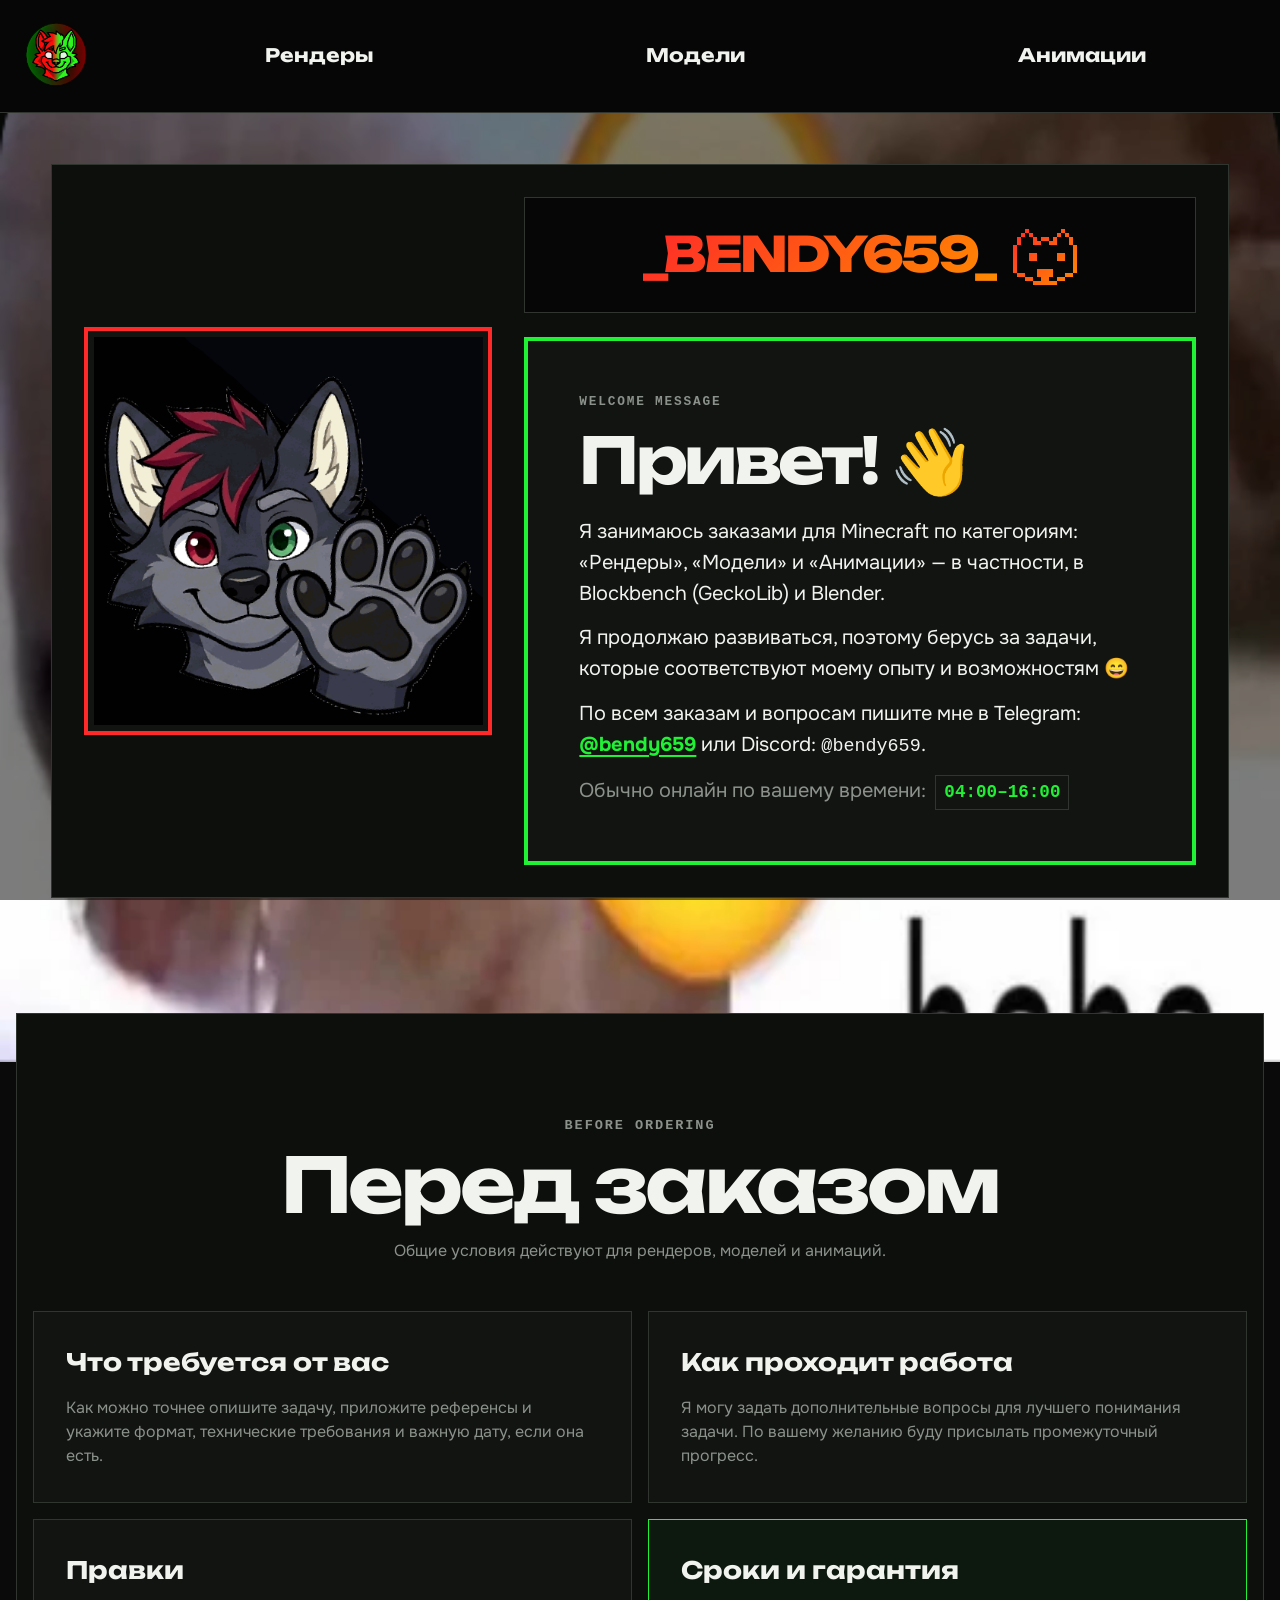
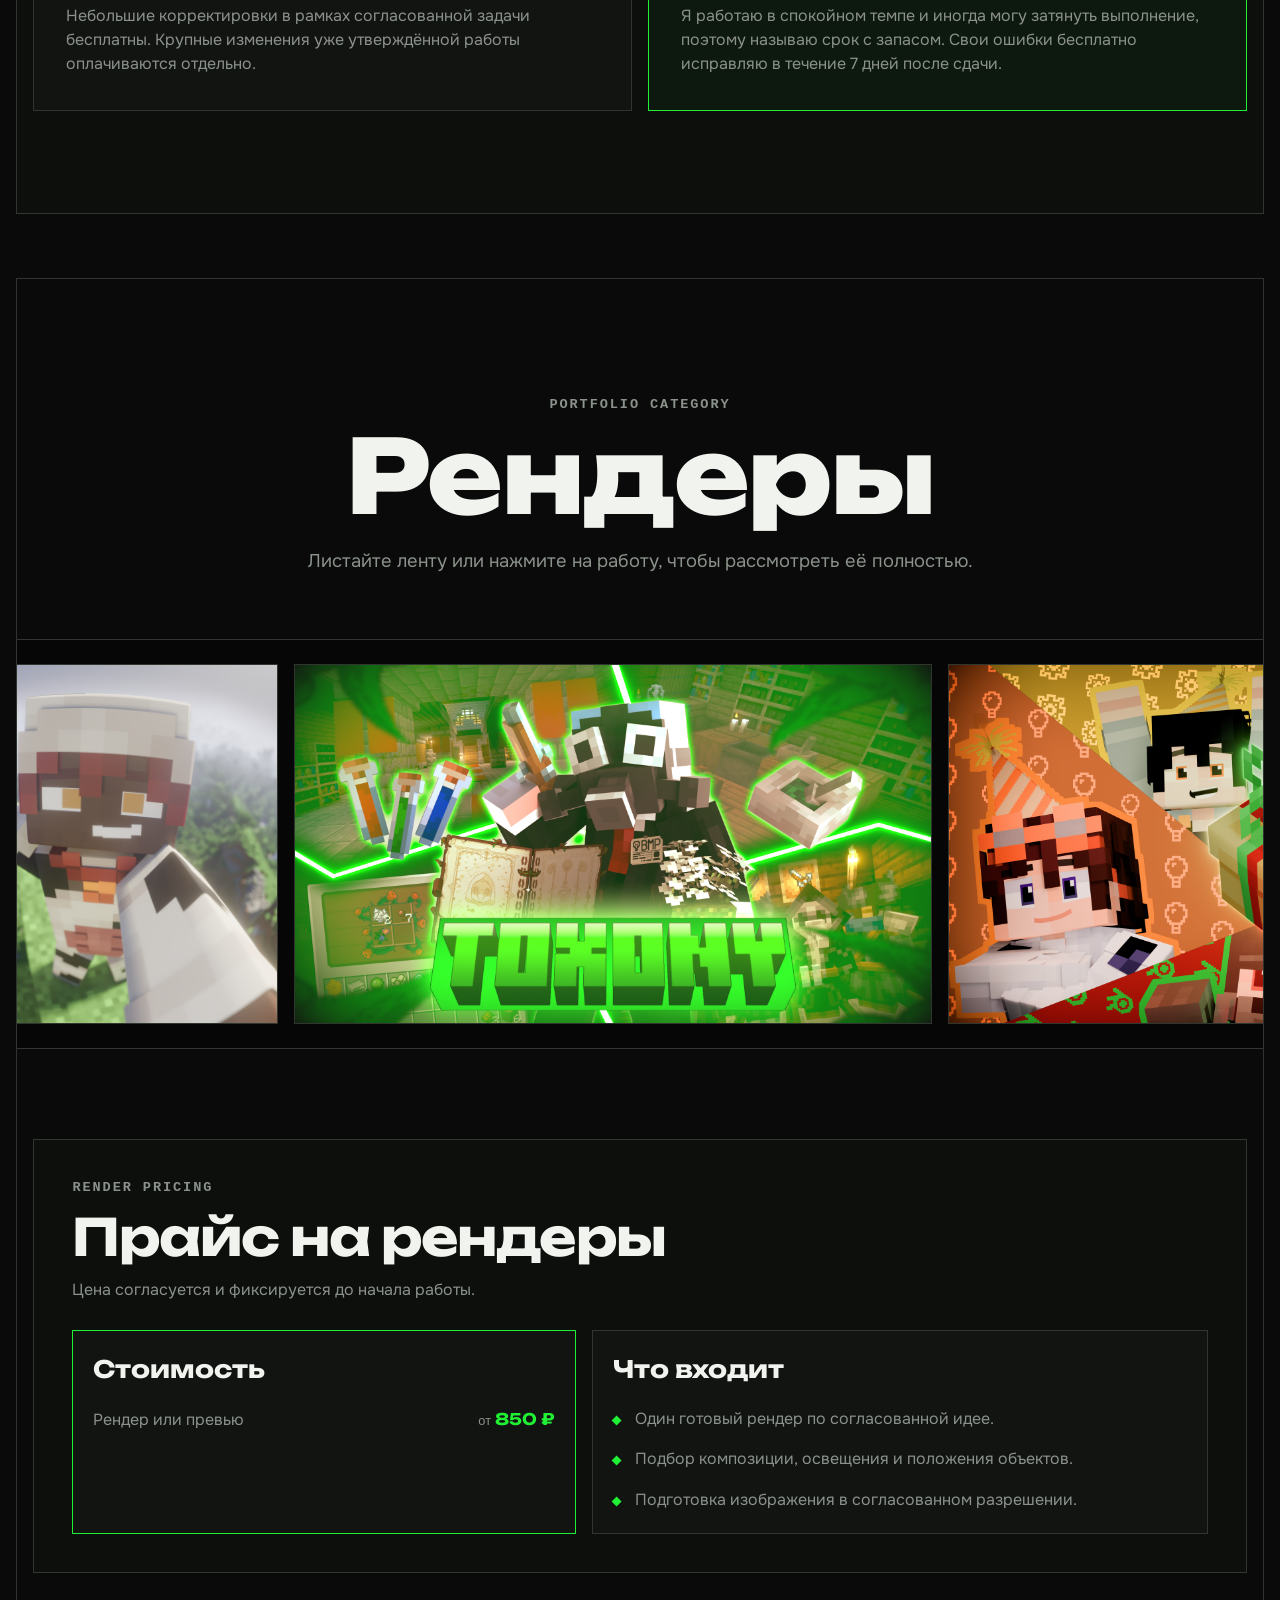
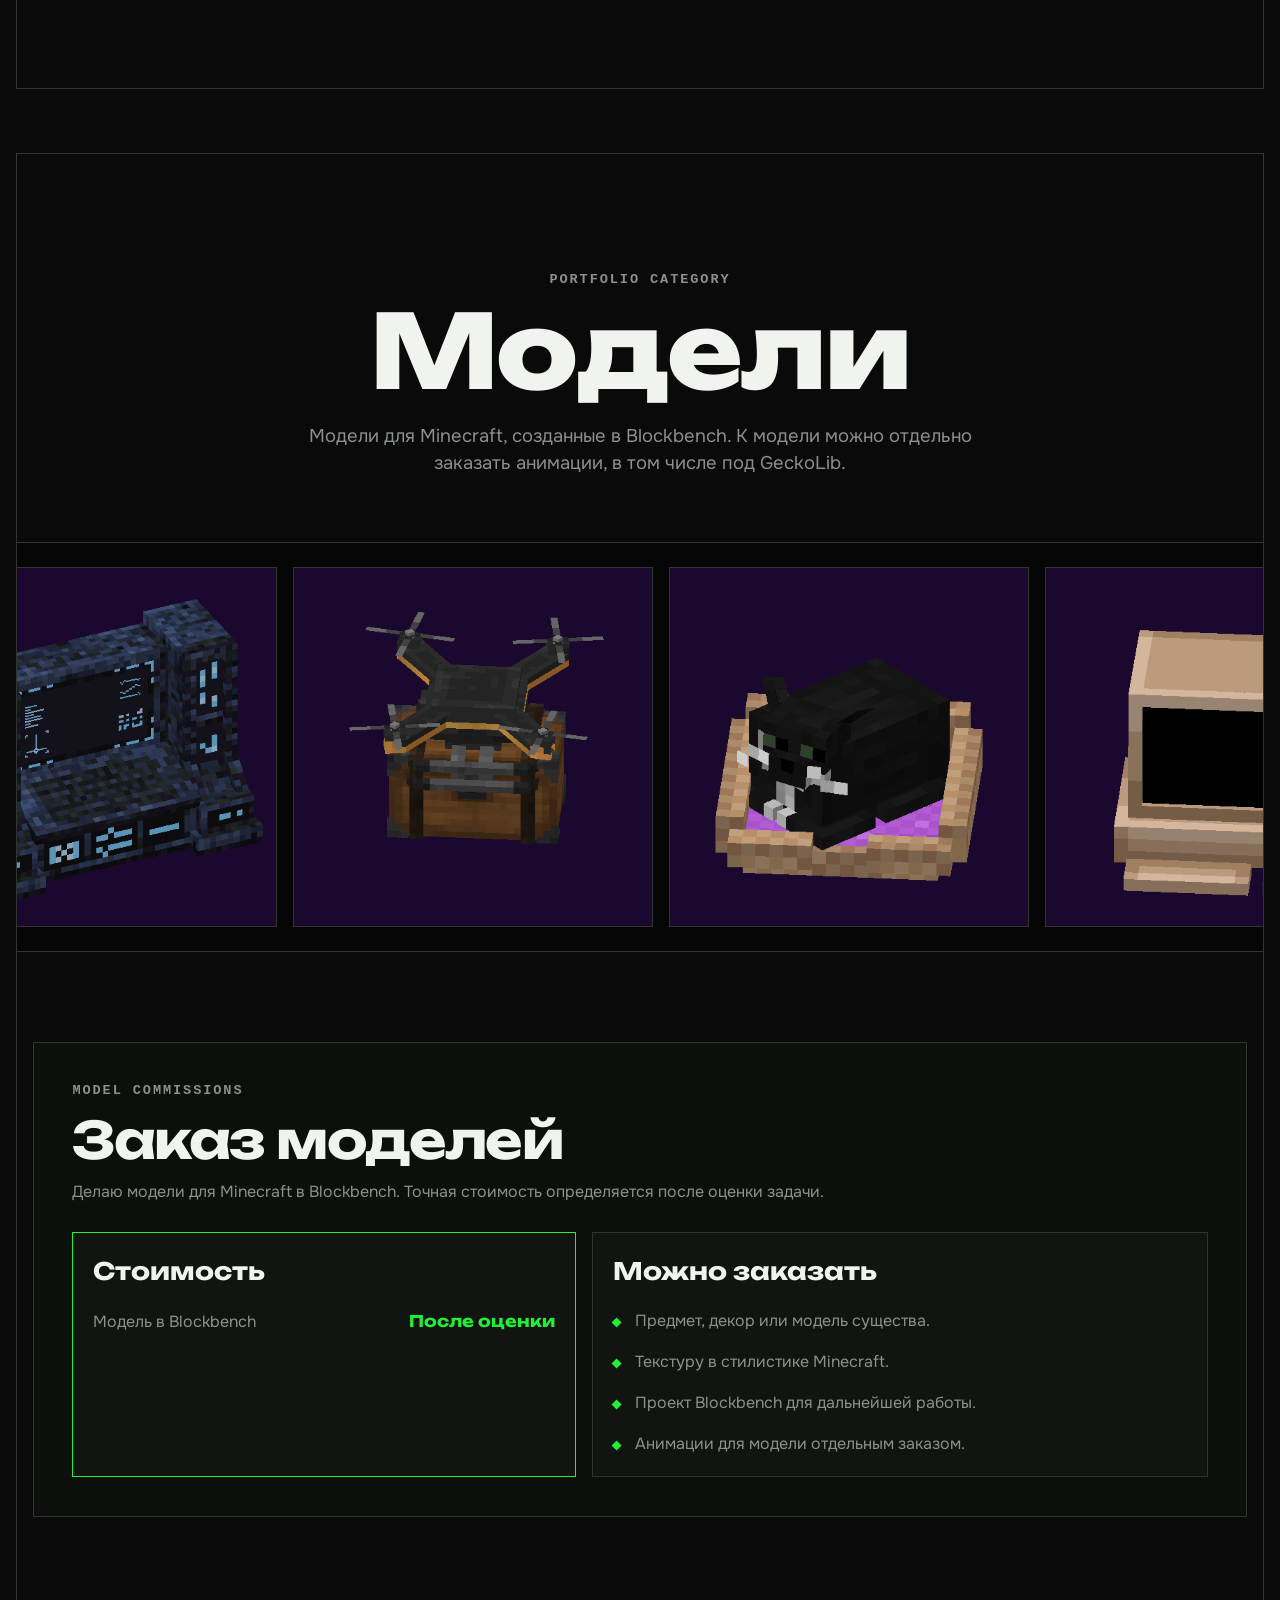
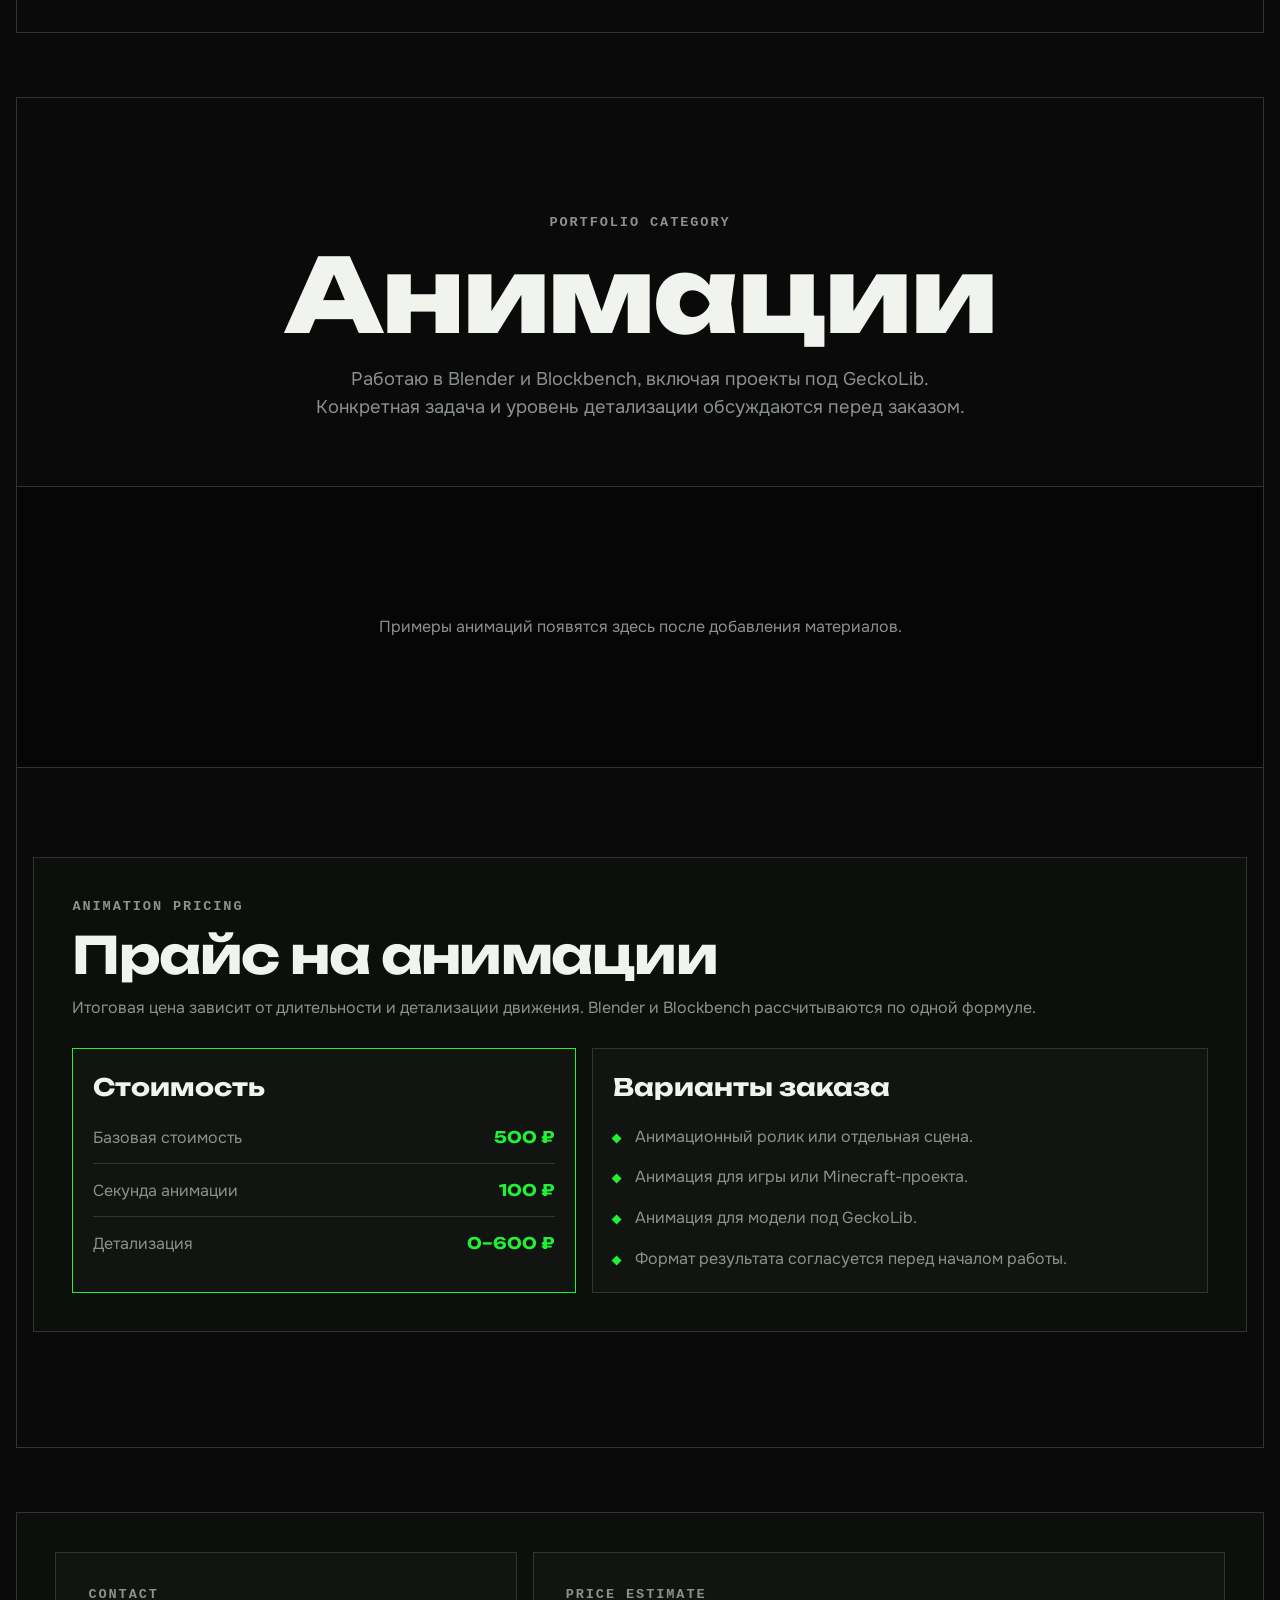
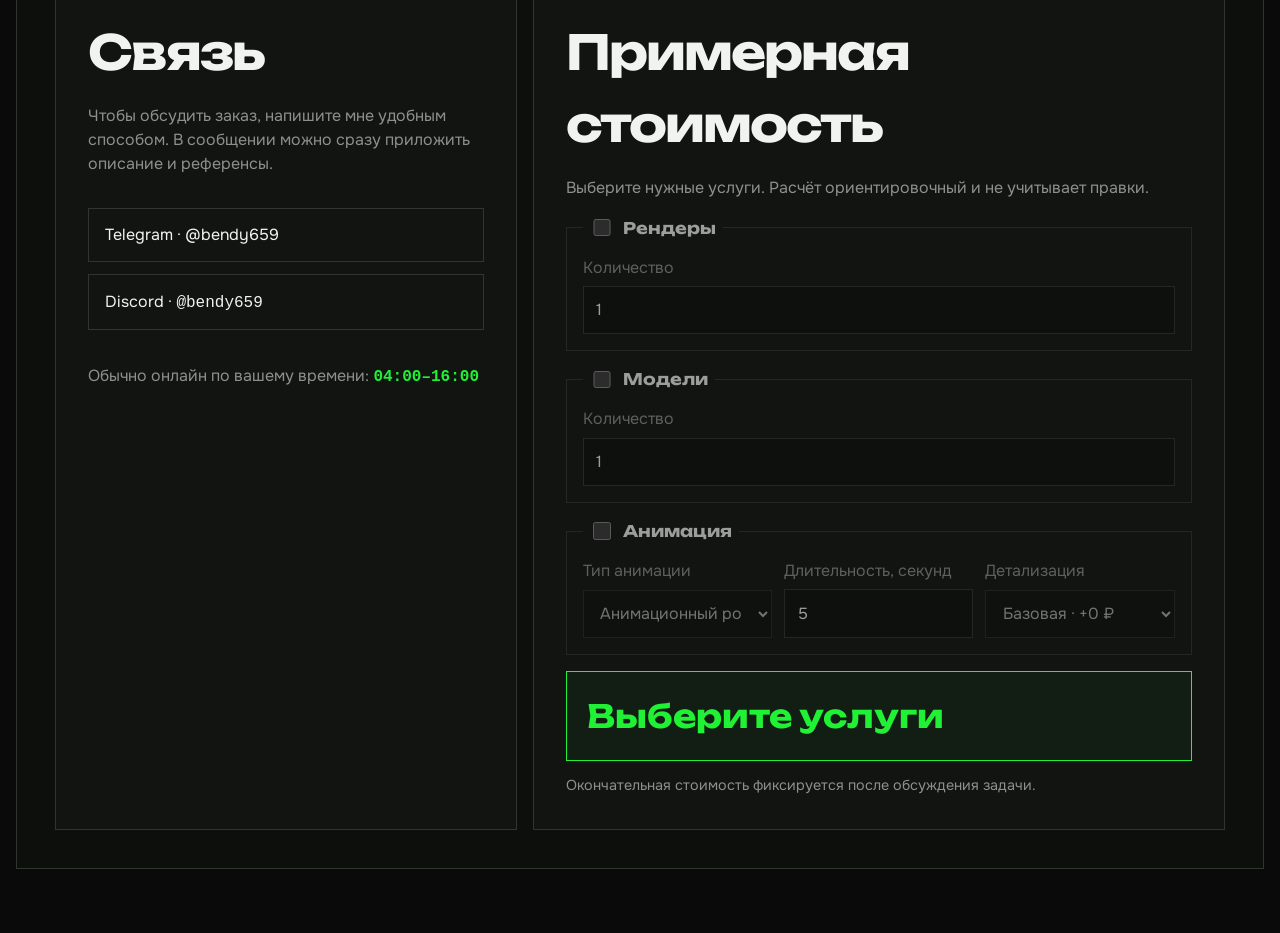
==== commit 700e8903: "Restructure portfolio services and pricing" ====
--- a/index.html
+++ b/index.html
@@ -25,8 +25,7 @@
             <nav class="category-nav" aria-label="Категории портфолио">
                 <a href="#renders">Рендеры</a>
                 <a href="#models">Модели</a>
-                <a href="#blender-animations">Анимации · Blender</a>
-                <a href="#blockbench-animations">Анимации · Blockbench</a>
+                <a href="#animations">Анимации</a>
             </nav>
         </div>
     </header>
@@ -56,30 +55,71 @@
 
                     <div class="message-copy">
                         <p>
-                            Я занимаюсь простыми заказами для Minecraft по категориям:
+                            Я занимаюсь заказами для Minecraft по категориям:
                             «Рендеры», «Модели» и «Анимации» — в частности,
                             в Blockbench (GeckoLib) и Blender.
                         </p>
                         <p>
-                            Я продолжаю развиваться, поэтому берусь
-                            преимущественно за простые заказы 😄
+                            Я продолжаю развиваться, поэтому берусь за задачи,
+                            которые соответствуют моему опыту и возможностям 😄
                         </p>
                         <p>
                             По всем заказам и вопросам пишите мне в
                             Telegram: <a href="https://t.me/bendy659">@bendy659</a>
                             или Discord: <code>@bendy659</code>.
-                            Практически всегда онлайн — обычно с 07:00 до 19:00 по МСК.
                         </p>
                         <p class="timezone">
-                            Мой часовой пояс: МСК+6
+                            Обычно онлайн по вашему времени:
                             <span class="local-time">
-                                у меня сейчас
-                                <time id="local-clock" datetime="">--:--:--</time>
+                                <span id="visitor-availability">определяю…</span>
                             </span>
                         </p>
                     </div>
                 </div>
             </div>
+            </div>
+        </section>
+
+        <section class="order-guide" aria-labelledby="order-guide-title">
+            <header class="guide-heading">
+                <p class="category-label">BEFORE ORDERING</p>
+                <h2 id="order-guide-title">Перед заказом</h2>
+                <p>Общие условия действуют для рендеров, моделей и анимаций.</p>
+            </header>
+
+            <div class="guide-grid">
+                <article class="guide-card">
+                    <h3>Что требуется от вас</h3>
+                    <p>
+                        Как можно точнее опишите задачу, приложите референсы
+                        и укажите формат, технические требования и важную дату, если она есть.
+                    </p>
+                </article>
+
+                <article class="guide-card">
+                    <h3>Как проходит работа</h3>
+                    <p>
+                        Я могу задать дополнительные вопросы для лучшего понимания задачи.
+                        По вашему желанию буду присылать промежуточный прогресс.
+                    </p>
+                </article>
+
+                <article class="guide-card">
+                    <h3>Правки</h3>
+                    <p>
+                        Небольшие корректировки в рамках согласованной задачи бесплатны.
+                        Крупные изменения уже утверждённой работы оплачиваются отдельно.
+                    </p>
+                </article>
+
+                <article class="guide-card guide-card-accent">
+                    <h3>Сроки и гарантия</h3>
+                    <p>
+                        Я работаю в спокойном темпе и иногда могу затянуть выполнение,
+                        поэтому называю срок с запасом. Свои ошибки бесплатно исправляю
+                        в течение 7 дней после сдачи.
+                    </p>
+                </article>
             </div>
         </section>
 
@@ -185,63 +225,25 @@
                     <p>Цена согласуется и фиксируется до начала работы.</p>
                 </header>
 
-                <p class="pricing-warning">
-                    Важно: я ленивый, поэтому в работе возможны задержки.
-                </p>
-
                 <div class="pricing-grid">
                     <article class="pricing-cell price-cell">
                         <h4>Стоимость</h4>
                         <dl class="price-list">
                             <div>
                                 <dt>Рендер или превью</dt>
-                                <dd><span>от</span> 1000 ₽</dd>
-                            </div>
-                            <div>
-                                <dt>Срочное выполнение</dt>
-                                <dd>+50%</dd>
-                            </div>
-                            <div>
-                                <dt>Обычная правка</dt>
-                                <dd>100 ₽</dd>
-                            </div>
-                            <div>
-                                <dt>Срочная правка</dt>
-                                <dd>250 ₽</dd>
+                                <dd><span>от</span> 850 ₽</dd>
                             </div>
                         </dl>
                     </article>
 
                     <article class="pricing-cell requirements-cell">
-                        <h4>Что требуется от вас</h4>
+                        <h4>Что входит</h4>
                         <ul class="requirements-list">
-                            <li>
-                                Как можно точнее опишите, какой результат хотите получить.
-                            </li>
-                            <li>
-                                По возможности приложите референсы и укажите нужный формат
-                                и разрешение готовой работы.
-                            </li>
-                            <li>
-                                Для лучшего понимания задачи я могу задать дополнительные вопросы.
-                            </li>
-                            <li>
-                                По вашему желанию в процессе работы я могу присылать промежуточный
-                                прогресс.
-                            </li>
+                            <li>Один готовый рендер по согласованной идее.</li>
+                            <li>Подбор композиции, освещения и положения объектов.</li>
+                            <li>Подготовка изображения в согласованном разрешении.</li>
                         </ul>
                     </article>
-                </div>
-
-                <div class="render-guarantee">
-                    <div>
-                        <p class="guarantee-mark" aria-hidden="true">7</p>
-                        <p>дней гарантии</p>
-                    </div>
-                    <p>
-                        Если после сдачи обнаружится мой косяк, я бесплатно его исправлю.
-                        Новые пожелания и изменение согласованного ТЗ в гарантию не входят.
-                    </p>
                 </div>
             </section>
 
@@ -258,8 +260,8 @@
                 <p class="category-label">PORTFOLIO CATEGORY</p>
                 <h2 class="category-title" id="models-title">Модели</h2>
                 <p>
-                    Простые модели для Minecraft, созданные в Blockbench.
-                    Листайте ленту или нажмите на работу для просмотра анимации.
+                    Модели для Minecraft, созданные в Blockbench. К модели можно отдельно
+                    заказать анимации, в том числе под GeckoLib.
                 </p>
             </header>
 
@@ -339,188 +341,175 @@
                     <p class="category-label">MODEL COMMISSIONS</p>
                     <h3 id="models-order-title">Заказ моделей</h3>
                     <p>
-                        Делаю простые модели для Minecraft в Blockbench.
+                        Делаю модели для Minecraft в Blockbench.
                         Точная стоимость определяется после оценки задачи.
                     </p>
                 </header>
-
-                <p class="pricing-warning">
-                    Важно: я ленивый, поэтому в работе возможны задержки.
-                </p>
 
                 <div class="pricing-grid">
                     <article class="pricing-cell price-cell">
-                        <h4>Что я могу сделать</h4>
+                        <h4>Стоимость</h4>
+                        <dl class="price-list">
+                            <div>
+                                <dt>Модель в Blockbench</dt>
+                                <dd>После оценки</dd>
+                            </div>
+                        </dl>
+                    </article>
+
+                    <article class="pricing-cell requirements-cell">
+                        <h4>Можно заказать</h4>
                         <ul class="requirements-list">
-                            <li>Простую модель по референсу или понятному описанию.</li>
-                            <li>Предмет, декор или несложную модель существа.</li>
-                            <li>Простую текстуру в стилистике Minecraft.</li>
-                            <li>Подготовить проект в Blockbench для дальнейшей работы.</li>
+                            <li>Предмет, декор или модель существа.</li>
+                            <li>Текстуру в стилистике Minecraft.</li>
+                            <li>Проект Blockbench для дальнейшей работы.</li>
+                            <li>Анимации для модели отдельным заказом.</li>
                         </ul>
                     </article>
+                </div>
+            </section>
+        </section>
+
+        <section class="portfolio-section animations-section" id="animations" aria-labelledby="animations-title">
+            <header class="category-heading">
+                <p class="category-label">PORTFOLIO CATEGORY</p>
+                <h2 class="category-title" id="animations-title">Анимации</h2>
+                <p>
+                    Работаю в Blender и Blockbench, включая проекты под GeckoLib.
+                    Конкретная задача и уровень детализации обсуждаются перед заказом.
+                </p>
+            </header>
+
+            <div class="render-gallery">
+                <div class="portfolio-empty">
+                    <p>Примеры анимаций появятся здесь после добавления материалов.</p>
+                </div>
+            </div>
+
+            <section class="render-pricing" aria-labelledby="animation-pricing-title">
+                <header class="pricing-heading">
+                    <p class="category-label">ANIMATION PRICING</p>
+                    <h3 id="animation-pricing-title">Прайс на анимации</h3>
+                    <p>
+                        Итоговая цена зависит от длительности и детализации движения.
+                        Blender и Blockbench рассчитываются по одной формуле.
+                    </p>
+                </header>
+
+                <div class="pricing-grid">
+                    <article class="pricing-cell price-cell">
+                        <h4>Стоимость</h4>
+                        <dl class="price-list">
+                            <div>
+                                <dt>Базовая стоимость</dt>
+                                <dd>500 ₽</dd>
+                            </div>
+                            <div>
+                                <dt>Секунда анимации</dt>
+                                <dd>100 ₽</dd>
+                            </div>
+                            <div>
+                                <dt>Детализация</dt>
+                                <dd>0–600 ₽</dd>
+                            </div>
+                        </dl>
+                    </article>
 
                     <article class="pricing-cell requirements-cell">
-                        <h4>Что требуется от вас</h4>
+                        <h4>Варианты заказа</h4>
                         <ul class="requirements-list">
-                            <li>Опишите назначение модели и желаемый результат.</li>
-                            <li>Приложите референсы, рисунок или похожие примеры.</li>
-                            <li>
-                                Укажите нужный формат и технические требования,
-                                если они уже известны.
-                            </li>
-                            <li>
-                                Для лучшего понимания задачи я могу задать дополнительные вопросы
-                                и по желанию присылать промежуточный прогресс.
-                            </li>
+                            <li>Анимационный ролик или отдельная сцена.</li>
+                            <li>Анимация для игры или Minecraft-проекта.</li>
+                            <li>Анимация для модели под GeckoLib.</li>
+                            <li>Формат результата согласуется перед началом работы.</li>
                         </ul>
                     </article>
                 </div>
-
-                <div class="render-guarantee">
-                    <div>
-                        <p class="guarantee-mark" aria-hidden="true">7</p>
-                        <p>дней гарантии</p>
-                    </div>
-                    <p>
-                        Если после сдачи обнаружится мой косяк, я бесплатно его исправлю.
-                        Новые пожелания и изменение согласованного ТЗ в гарантию не входят.
-                    </p>
-                </div>
             </section>
         </section>
 
-        <section
-            class="portfolio-section blender-animations-section"
-            id="blender-animations"
-            aria-labelledby="blender-animations-title"
-        >
-            <header class="category-heading">
-                <p class="category-label">PORTFOLIO CATEGORY</p>
-                <h2 class="category-title" id="blender-animations-title">Анимации · Blender</h2>
-                <p>Простые анимации для Minecraft-проектов, созданные в Blender.</p>
-            </header>
-
-            <div class="render-gallery">
-                <div class="portfolio-empty">
-                    <p>Примеры Blender-анимаций появятся здесь после добавления материалов.</p>
-                </div>
-            </div>
-
-            <section class="render-pricing" aria-labelledby="blender-order-title">
-                <header class="pricing-heading">
-                    <p class="category-label">BLENDER ANIMATION</p>
-                    <h3 id="blender-order-title">Заказ анимации</h3>
-                    <p>
-                        Берусь за простые анимации. Точная стоимость определяется
-                        после оценки задачи и готовности исходных материалов.
-                    </p>
-                </header>
-
-                <p class="pricing-warning">
-                    Важно: я ленивый, поэтому в работе возможны задержки.
-                </p>
-
-                <div class="pricing-grid">
-                    <article class="pricing-cell price-cell">
-                        <h4>Что я могу сделать</h4>
-                        <ul class="requirements-list">
-                            <li>Простое движение персонажа или объекта.</li>
-                            <li>Idle-анимацию, жест, поворот или другое спокойное действие.</li>
-                            <li>Несложное перемещение или движение камеры.</li>
-                            <li>Анимацию по референсу и понятному описанию.</li>
-                        </ul>
-                    </article>
-
-                    <article class="pricing-cell requirements-cell">
-                        <h4>Что требуется от вас</h4>
-                        <ul class="requirements-list">
-                            <li>Опишите действие и желаемую длительность анимации.</li>
-                            <li>Приложите модель, риг и текстуры, если они уже готовы.</li>
-                            <li>Добавьте видео, GIF или другой пример нужного движения.</li>
-                            <li>Укажите формат результата и технические требования.</li>
-                        </ul>
-                    </article>
-                </div>
-
-                <div class="render-guarantee">
-                    <div>
-                        <p class="guarantee-mark" aria-hidden="true">7</p>
-                        <p>дней гарантии</p>
+        <section class="contact-section" id="contact" aria-labelledby="contact-title">
+            <div class="contact-grid">
+                <article class="contact-card">
+                    <p class="category-label">CONTACT</p>
+                    <h2 id="contact-title">Связь</h2>
+                    <p>
+                        Чтобы обсудить заказ, напишите мне удобным способом.
+                        В сообщении можно сразу приложить описание и референсы.
+                    </p>
+                    <div class="contact-links">
+                        <a href="https://t.me/bendy659">Telegram · @bendy659</a>
+                        <p>Discord · <code>@bendy659</code></p>
                     </div>
-                    <p>
-                        Если после сдачи обнаружится мой косяк, я бесплатно его исправлю.
-                        Новые пожелания и изменение согласованного ТЗ в гарантию не входят.
-                    </p>
-                </div>
-            </section>
-        </section>
-
-        <section
-            class="portfolio-section blockbench-animations-section"
-            id="blockbench-animations"
-            aria-labelledby="blockbench-animations-title"
-        >
-            <header class="category-heading">
-                <p class="category-label">PORTFOLIO CATEGORY</p>
-                <h2 class="category-title" id="blockbench-animations-title">
-                    Анимации · Blockbench
-                </h2>
-                <p>Простые анимации для Minecraft-моделей, в том числе под GeckoLib.</p>
-            </header>
-
-            <div class="render-gallery">
-                <div class="portfolio-empty">
-                    <p>Примеры Blockbench-анимаций появятся здесь после добавления материалов.</p>
-                </div>
-            </div>
-
-            <section class="render-pricing" aria-labelledby="blockbench-order-title">
-                <header class="pricing-heading">
-                    <p class="category-label">BLOCKBENCH ANIMATION</p>
-                    <h3 id="blockbench-order-title">Заказ анимации</h3>
-                    <p>
-                        Берусь за простые анимации в Blockbench. Точная стоимость определяется
-                        после оценки действий, модели и готовности рига.
-                    </p>
-                </header>
-
-                <p class="pricing-warning">
-                    Важно: я ленивый, поэтому в работе возможны задержки.
-                </p>
-
-                <div class="pricing-grid">
-                    <article class="pricing-cell price-cell">
-                        <h4>Что я могу сделать</h4>
-                        <ul class="requirements-list">
-                            <li>Idle-анимацию, ходьбу, бег или простой жест.</li>
-                            <li>Несложную атаку или взаимодействие с предметом.</li>
-                            <li>Зацикленную анимацию для Minecraft-модели.</li>
-                            <li>Простую анимацию под GeckoLib по референсу.</li>
-                        </ul>
-                    </article>
-
-                    <article class="pricing-cell requirements-cell">
-                        <h4>Что требуется от вас</h4>
-                        <ul class="requirements-list">
-                            <li>Пришлите модель Blockbench с готовым ригом и текстурой.</li>
-                            <li>Опишите нужные действия и их примерную длительность.</li>
-                            <li>Приложите видео, GIF или другой референс движения.</li>
-                            <li>Укажите требования проекта и формат результата.</li>
-                        </ul>
-                    </article>
-                </div>
-
-                <div class="render-guarantee">
-                    <div>
-                        <p class="guarantee-mark" aria-hidden="true">7</p>
-                        <p>дней гарантии</p>
-                    </div>
-                    <p>
-                        Если после сдачи обнаружится мой косяк, я бесплатно его исправлю.
-                        Новые пожелания и изменение согласованного ТЗ в гарантию не входят.
-                    </p>
-                </div>
-            </section>
+                    <p class="contact-availability">
+                        Обычно онлайн по вашему времени:
+                        <strong id="contact-availability">определяю…</strong>
+                    </p>
+                </article>
+
+                <form class="calculator-card" id="price-calculator">
+                    <p class="category-label">PRICE ESTIMATE</p>
+                    <h2>Примерная стоимость</h2>
+                    <p class="calculator-intro">
+                        Выберите нужные услуги. Расчёт ориентировочный и не учитывает правки.
+                    </p>
+
+                    <fieldset class="calculator-service">
+                        <legend>
+                            <label><input type="checkbox" name="render-enabled"> Рендеры</label>
+                        </legend>
+                        <label>
+                            Количество
+                            <input type="number" name="render-count" min="1" max="20" value="1">
+                        </label>
+                    </fieldset>
+
+                    <fieldset class="calculator-service">
+                        <legend>
+                            <label><input type="checkbox" name="model-enabled"> Модели</label>
+                        </legend>
+                        <label>
+                            Количество
+                            <input type="number" name="model-count" min="1" max="20" value="1">
+                        </label>
+                    </fieldset>
+
+                    <fieldset class="calculator-service">
+                        <legend>
+                            <label><input type="checkbox" name="animation-enabled"> Анимация</label>
+                        </legend>
+                        <div class="calculator-fields">
+                            <label>
+                                Тип анимации
+                                <select name="animation-type">
+                                    <option value="clip">Анимационный ролик</option>
+                                    <option value="game">Игровая анимация</option>
+                                    <option value="geckolib">Анимация для GeckoLib</option>
+                                </select>
+                            </label>
+                            <label>
+                                Длительность, секунд
+                                <input type="number" name="animation-duration" min="1" max="300" value="5">
+                            </label>
+                            <label>
+                                Детализация
+                                <select name="animation-detail">
+                                    <option value="0">Базовая · +0 ₽</option>
+                                    <option value="300">Средняя · +300 ₽</option>
+                                    <option value="600">Высокая · +600 ₽</option>
+                                </select>
+                            </label>
+                        </div>
+                    </fieldset>
+
+                    <output class="calculator-result" id="calculator-result" for="price-calculator">
+                        Выберите услуги
+                    </output>
+                    <p class="calculator-note">
+                        Окончательная стоимость фиксируется после обсуждения задачи.
+                    </p>
+                </form>
+            </div>
         </section>
     </main>
 
--- a/css/styles.css
+++ b/css/styles.css
@@ -24,6 +24,8 @@
 }
 
 body {
+    position: relative;
+    isolation: isolate;
     min-height: 100svh;
     margin: 0;
     background: transparent;
@@ -31,6 +33,34 @@
     font-family: "Onest", Arial, sans-serif;
     font-size: 1rem;
     line-height: 1.5;
+}
+
+body::before,
+body::after {
+    position: fixed;
+    left: 0;
+    width: 100%;
+    pointer-events: none;
+    content: "";
+}
+
+body::before {
+    top: 0;
+    z-index: -2;
+    height: 118svh;
+    background-image: url("../assets/images/backgrounds/placeholder.webp");
+    background-position: center top;
+    background-size: cover;
+    background-repeat: no-repeat;
+    transform: translate3d(0, var(--background-parallax), 0);
+    will-change: transform;
+}
+
+body::after {
+    inset-block: 0;
+    z-index: -1;
+    height: 100svh;
+    background: rgba(5, 6, 5, 0.52);
 }
 
 .site-header {
@@ -125,14 +155,7 @@
     place-items: center;
     min-height: calc(100svh - 7rem);
     padding: clamp(1rem, 4vw, 4rem);
-    background-image:
-        linear-gradient(rgba(9, 10, 9, 0.62), rgba(9, 10, 9, 0.78)),
-        url("../assets/images/backgrounds/placeholder.webp");
-    background-position:
-        center,
-        center calc(50% + var(--background-parallax));
-    background-size: cover;
-    background-repeat: no-repeat;
+    background: transparent;
 }
 
 .welcome-card {
@@ -283,10 +306,71 @@
     font-size: 0.92em;
 }
 
+.order-guide {
+    width: min(calc(100% - 2rem), 90rem);
+    margin: clamp(2rem, 5vw, 4rem) auto;
+    padding: clamp(4rem, 8vw, 7rem) 1rem;
+    border: 1px solid var(--line);
+    background: var(--panel-deep);
+}
+
+.guide-heading {
+    width: min(100%, 76rem);
+    margin: 0 auto clamp(2rem, 4vw, 3rem);
+    text-align: center;
+}
+
+.guide-heading h2 {
+    margin: 0;
+    font-family: "Unbounded", Arial, sans-serif;
+    font-size: clamp(2.25rem, 6vw, 4.75rem);
+    letter-spacing: -0.04em;
+    line-height: 1;
+}
+
+.guide-heading > p:last-child {
+    margin: 1rem 0 0;
+    color: var(--muted);
+}
+
+.guide-grid {
+    display: grid;
+    grid-template-columns: repeat(2, minmax(0, 1fr));
+    gap: 1rem;
+    width: min(100%, 76rem);
+    margin: 0 auto;
+}
+
+.guide-card {
+    min-height: 12rem;
+    padding: clamp(1.25rem, 3vw, 2rem);
+    border: 1px solid var(--line);
+    background: var(--panel);
+}
+
+.guide-card h3 {
+    margin: 0;
+    font-family: "Unbounded", Arial, sans-serif;
+    font-size: clamp(1.15rem, 2vw, 1.5rem);
+}
+
+.guide-card p {
+    margin: 1rem 0 0;
+    color: var(--muted);
+}
+
+.guide-card-accent {
+    border-color: var(--green);
+    background: rgba(32, 241, 53, 0.04);
+}
+
 .portfolio-section {
+    width: min(calc(100% - 2rem), 90rem);
     min-height: 100svh;
+    margin: clamp(2rem, 5vw, 4rem) auto;
     padding: clamp(4rem, 9vw, 8rem) 0;
-    border-top: 1px solid var(--line);
+    overflow: hidden;
+    border: 1px solid var(--line);
     background: #090a09;
 }
 
@@ -436,15 +520,6 @@
     font-size: 1rem;
 }
 
-.pricing-warning {
-    margin: 0 0 1rem;
-    padding: 0.75rem 1rem;
-    border-left: 3px solid var(--red);
-    background: rgba(255, 41, 41, 0.06);
-    color: var(--red);
-    font-weight: 700;
-}
-
 .pricing-grid {
     display: grid;
     grid-template-columns: minmax(0, 0.9fr) minmax(0, 1.1fr);
@@ -536,39 +611,155 @@
     transform: rotate(45deg);
 }
 
-.render-guarantee {
-    display: grid;
-    grid-template-columns: auto 1fr;
+.contact-section {
+    width: min(calc(100% - 2rem), 90rem);
+    margin: clamp(2rem, 5vw, 4rem) auto;
+    padding: clamp(1rem, 3vw, 2.5rem);
+    border: 1px solid var(--line);
+    background: var(--panel-deep);
+}
+
+.contact-grid {
+    display: grid;
+    grid-template-columns: minmax(0, 0.8fr) minmax(0, 1.2fr);
+    gap: 1rem;
+}
+
+.contact-card,
+.calculator-card {
+    padding: clamp(1.25rem, 3vw, 2rem);
+    border: 1px solid var(--line);
+    background: var(--panel);
+}
+
+.contact-card h2,
+.calculator-card h2 {
+    margin: 0;
+    font-family: "Unbounded", Arial, sans-serif;
+    font-size: clamp(1.75rem, 4vw, 3rem);
+    letter-spacing: -0.04em;
+}
+
+.contact-card > p:not(.category-label),
+.calculator-intro,
+.calculator-note {
+    color: var(--muted);
+}
+
+.contact-links {
+    display: grid;
+    gap: 0.75rem;
+    margin: 2rem 0;
+}
+
+.contact-links a,
+.contact-links p {
+    margin: 0;
+    padding: 0.9rem 1rem;
+    border: 1px solid var(--line);
+    color: var(--ink);
+    text-decoration: none;
+}
+
+.contact-links a:hover,
+.contact-links a:focus-visible {
+    border-color: var(--green);
+    color: var(--green);
+    outline: none;
+}
+
+.contact-links code {
+    font-family: "Courier New", Courier, monospace;
+}
+
+.contact-availability {
+    margin-bottom: 0;
+    line-height: 1.8;
+}
+
+.calculator-card {
+    margin: 0;
+}
+
+.calculator-service {
+    margin: 1rem 0 0;
+    padding: 1rem;
+    border: 1px solid var(--line);
+    opacity: 0.62;
+    transition:
+        border-color 160ms ease,
+        opacity 160ms ease;
+}
+
+.calculator-service.is-selected {
+    border-color: var(--green);
+    opacity: 1;
+}
+
+.calculator-service legend {
+    padding: 0 0.4rem;
+    font-family: "Unbounded", Arial, sans-serif;
+    font-weight: 700;
+}
+
+.calculator-service label {
+    display: grid;
+    gap: 0.4rem;
+    color: var(--muted);
+}
+
+.calculator-service legend label {
+    display: flex;
     align-items: center;
-    gap: clamp(1.25rem, 4vw, 3rem);
+    gap: 0.6rem;
+    color: var(--ink);
+}
+
+.calculator-fields {
+    display: grid;
+    grid-template-columns: repeat(3, minmax(0, 1fr));
+    gap: 0.75rem;
+}
+
+.calculator-service input,
+.calculator-service select {
+    min-width: 0;
+    padding: 0.7rem 0.8rem;
+    border: 1px solid var(--line);
+    border-radius: 0;
+    background: var(--panel-deep);
+    color: var(--ink);
+    font: inherit;
+}
+
+.calculator-service input[type="checkbox"] {
+    width: 1.1rem;
+    height: 1.1rem;
+    padding: 0;
+    accent-color: var(--green);
+}
+
+.calculator-service input:focus-visible,
+.calculator-service select:focus-visible {
+    border-color: var(--green);
+    outline: none;
+}
+
+.calculator-result {
+    display: block;
     margin-top: 1rem;
     padding: 1.25rem;
     border: 1px solid var(--green);
     background: rgba(32, 241, 53, 0.04);
-}
-
-.render-guarantee > div {
-    min-width: 8rem;
-    text-align: center;
-}
-
-.render-guarantee p {
-    margin: 0;
-}
-
-.guarantee-mark {
     color: var(--green);
     font-family: "Unbounded", Arial, sans-serif;
-    font-size: 3.5rem;
-    font-weight: 800;
-    line-height: 1;
-}
-
-.guarantee-mark + p {
-    margin-top: 0.25rem;
-    color: var(--muted);
-    font-size: 0.85rem;
-    text-transform: uppercase;
+    font-size: clamp(1.35rem, 3vw, 2rem);
+    font-weight: 700;
+}
+
+.calculator-note {
+    margin-bottom: 0;
+    font-size: 0.9rem;
 }
 
 .render-lightbox {
@@ -649,7 +840,8 @@
     white-space: nowrap;
 }
 
-#local-clock {
+#visitor-availability,
+#contact-availability {
     color: var(--green);
     font-family: "Courier New", Courier, monospace;
     font-weight: 700;
@@ -847,6 +1039,15 @@
         grid-template-columns: 1fr;
     }
 
+    .guide-grid {
+        grid-template-columns: 1fr;
+    }
+
+    .contact-grid,
+    .calculator-fields {
+        grid-template-columns: 1fr;
+    }
+
 }
 
 @media (max-width: 430px) {
@@ -857,6 +1058,12 @@
     .welcome-card {
         gap: 0.75rem;
         padding: 0.75rem;
+    }
+
+    .order-guide,
+    .portfolio-section,
+    .contact-section {
+        width: calc(100% - 1rem);
     }
 
     .identity {
@@ -894,10 +1101,6 @@
         max-width: 85vw;
     }
 
-    .render-guarantee {
-        grid-template-columns: 1fr;
-        text-align: center;
-    }
 }
 
 @media (prefers-reduced-motion: reduce) {
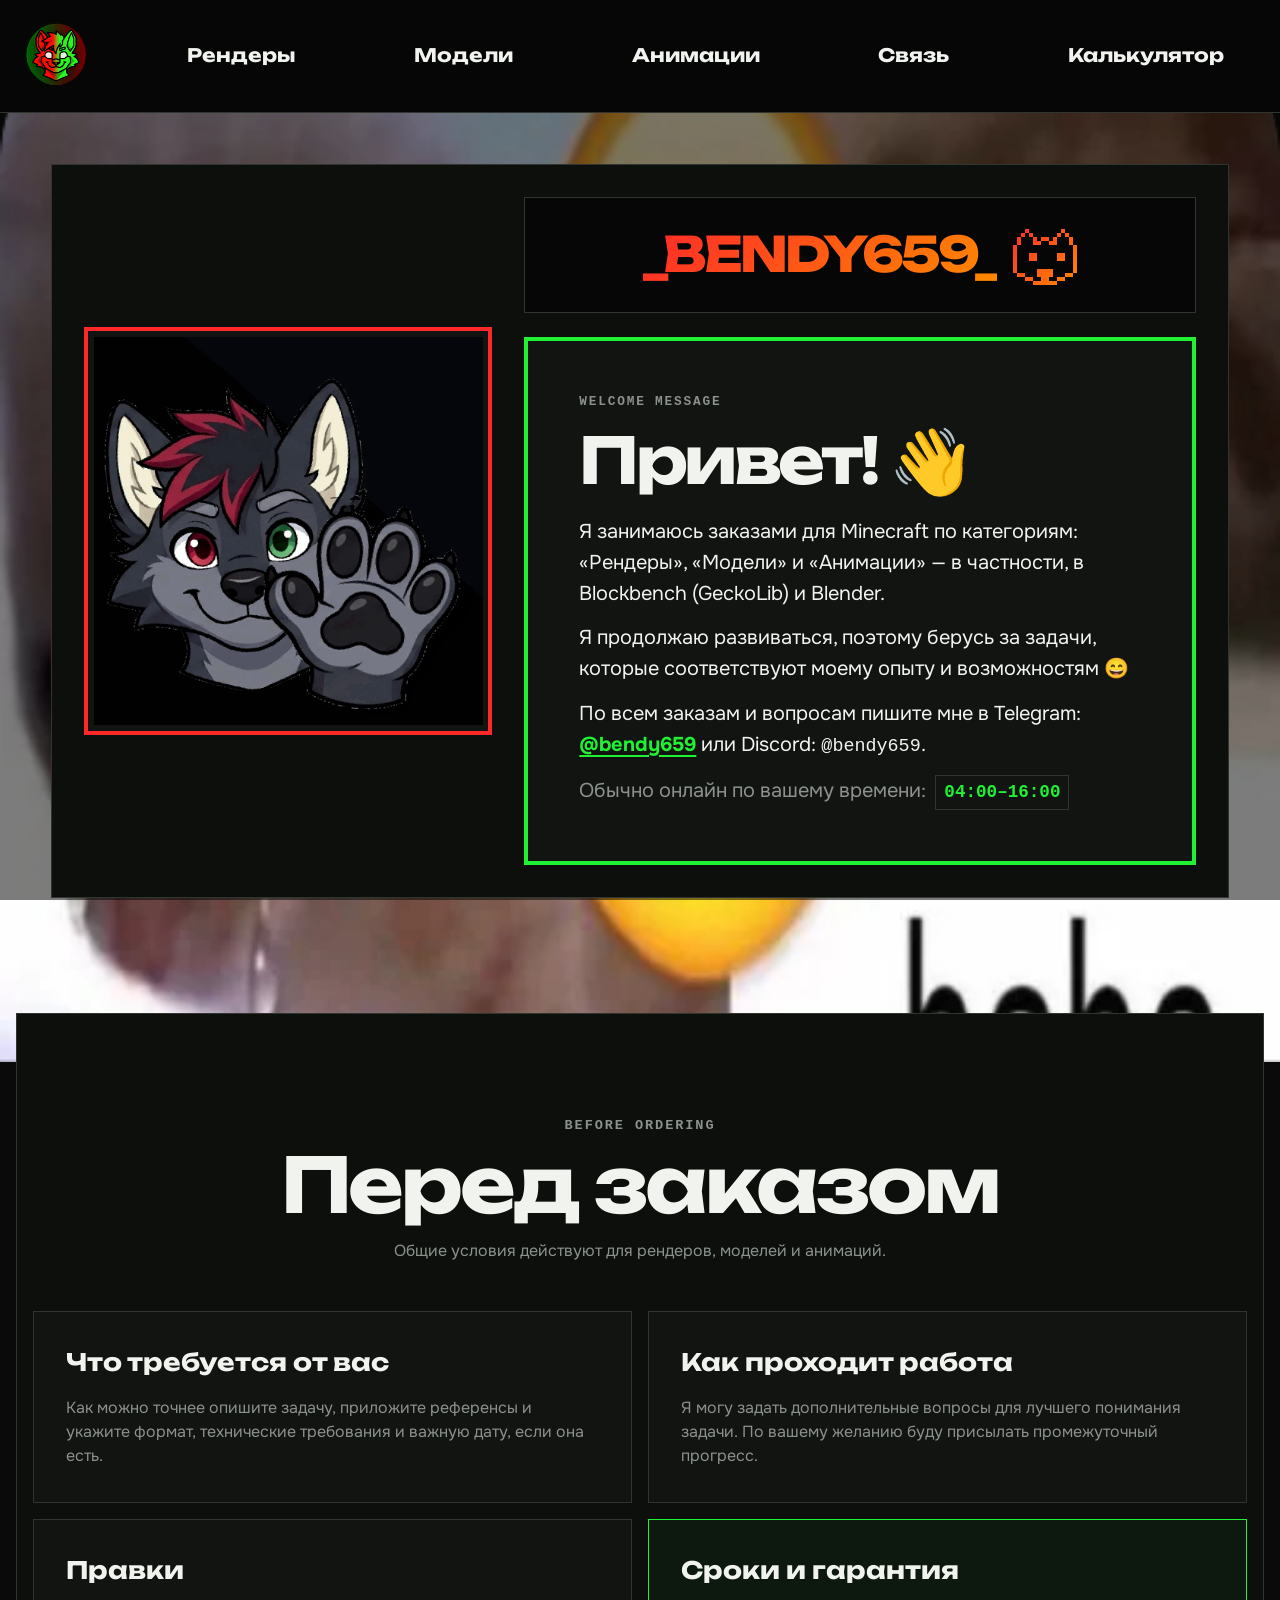
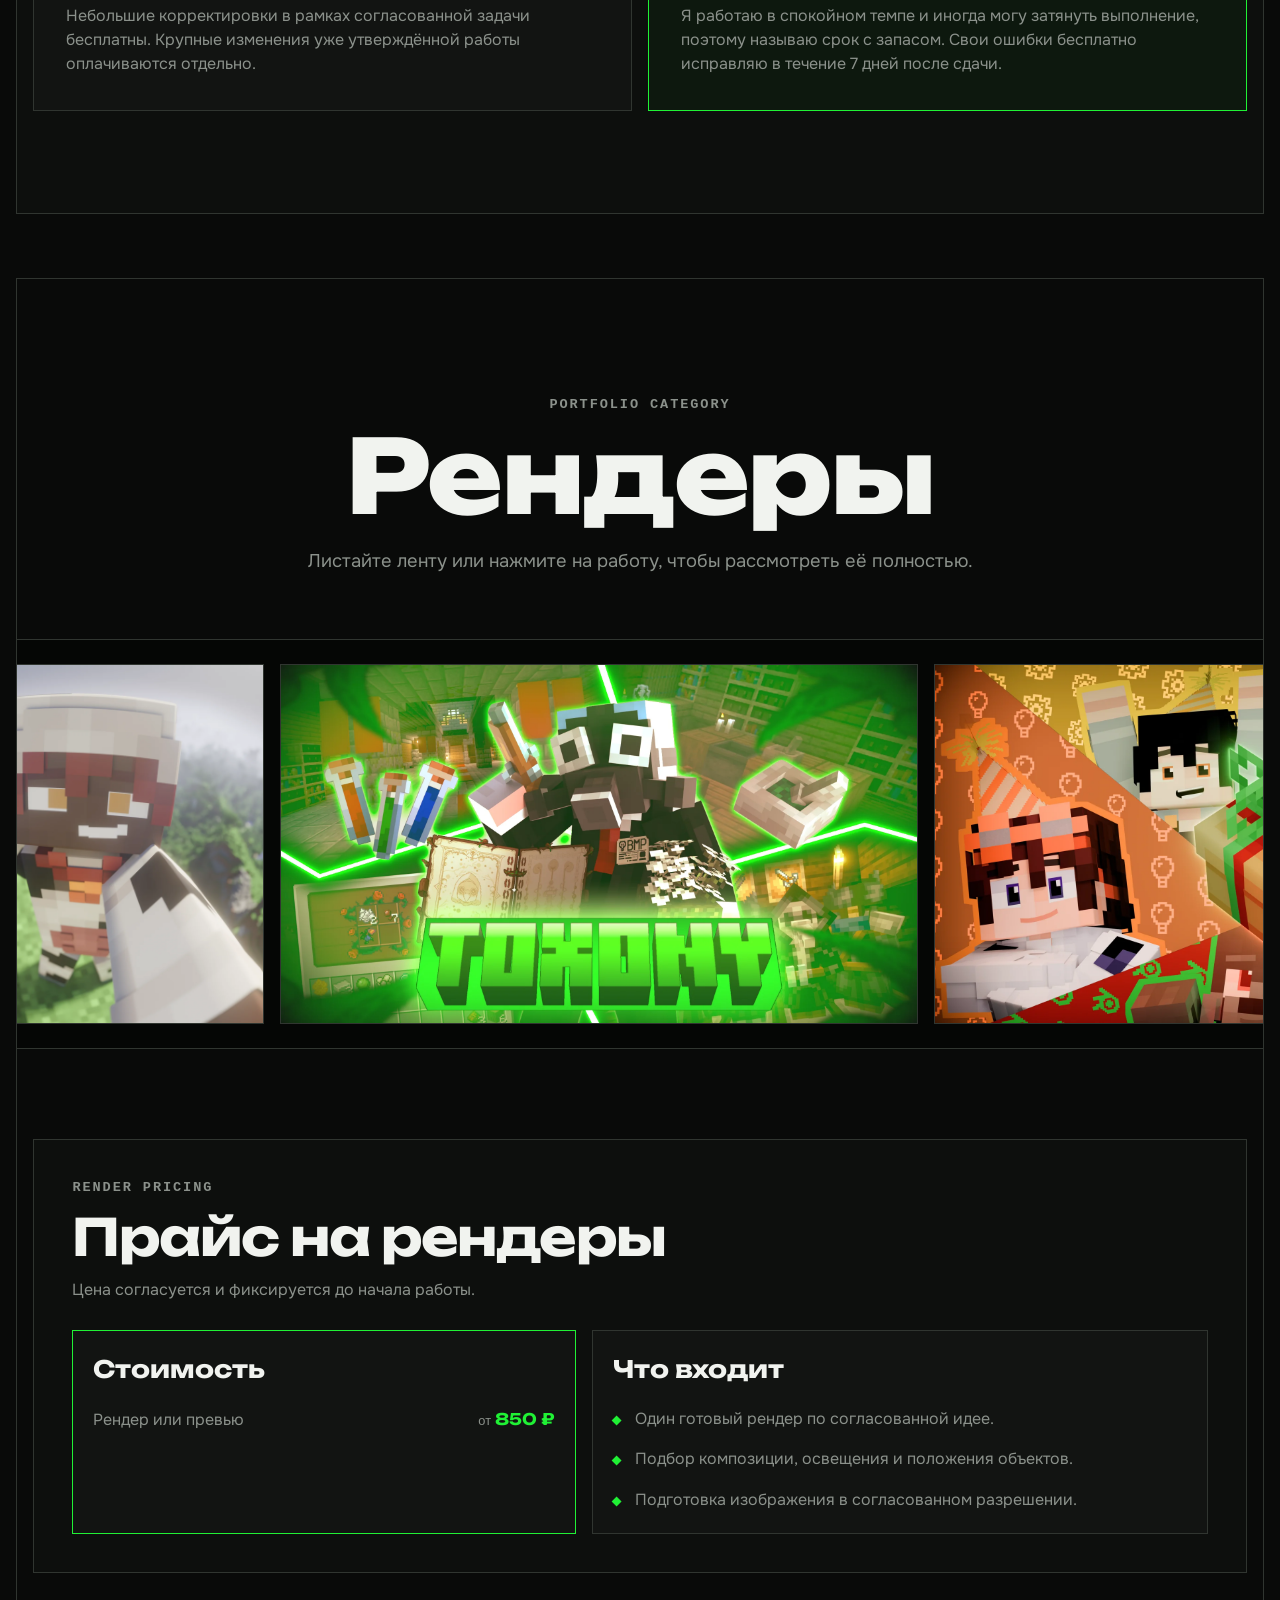
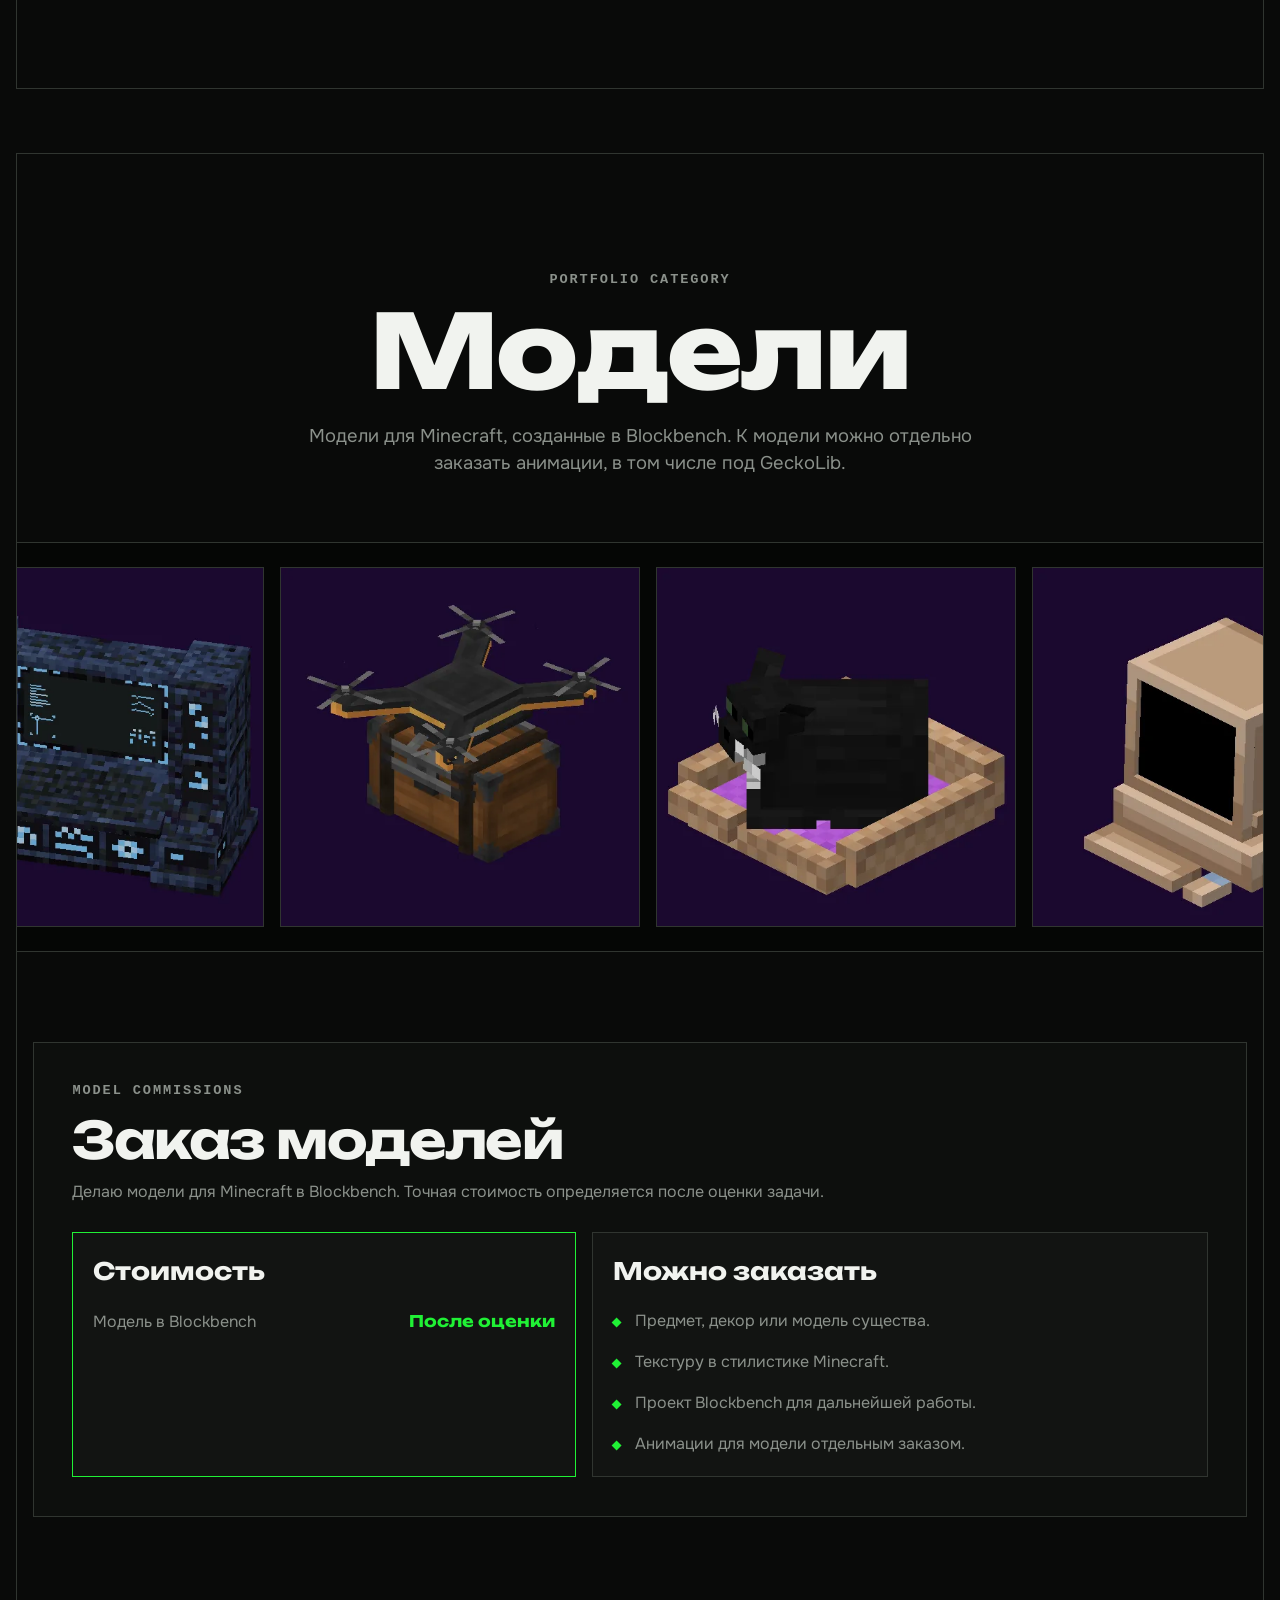
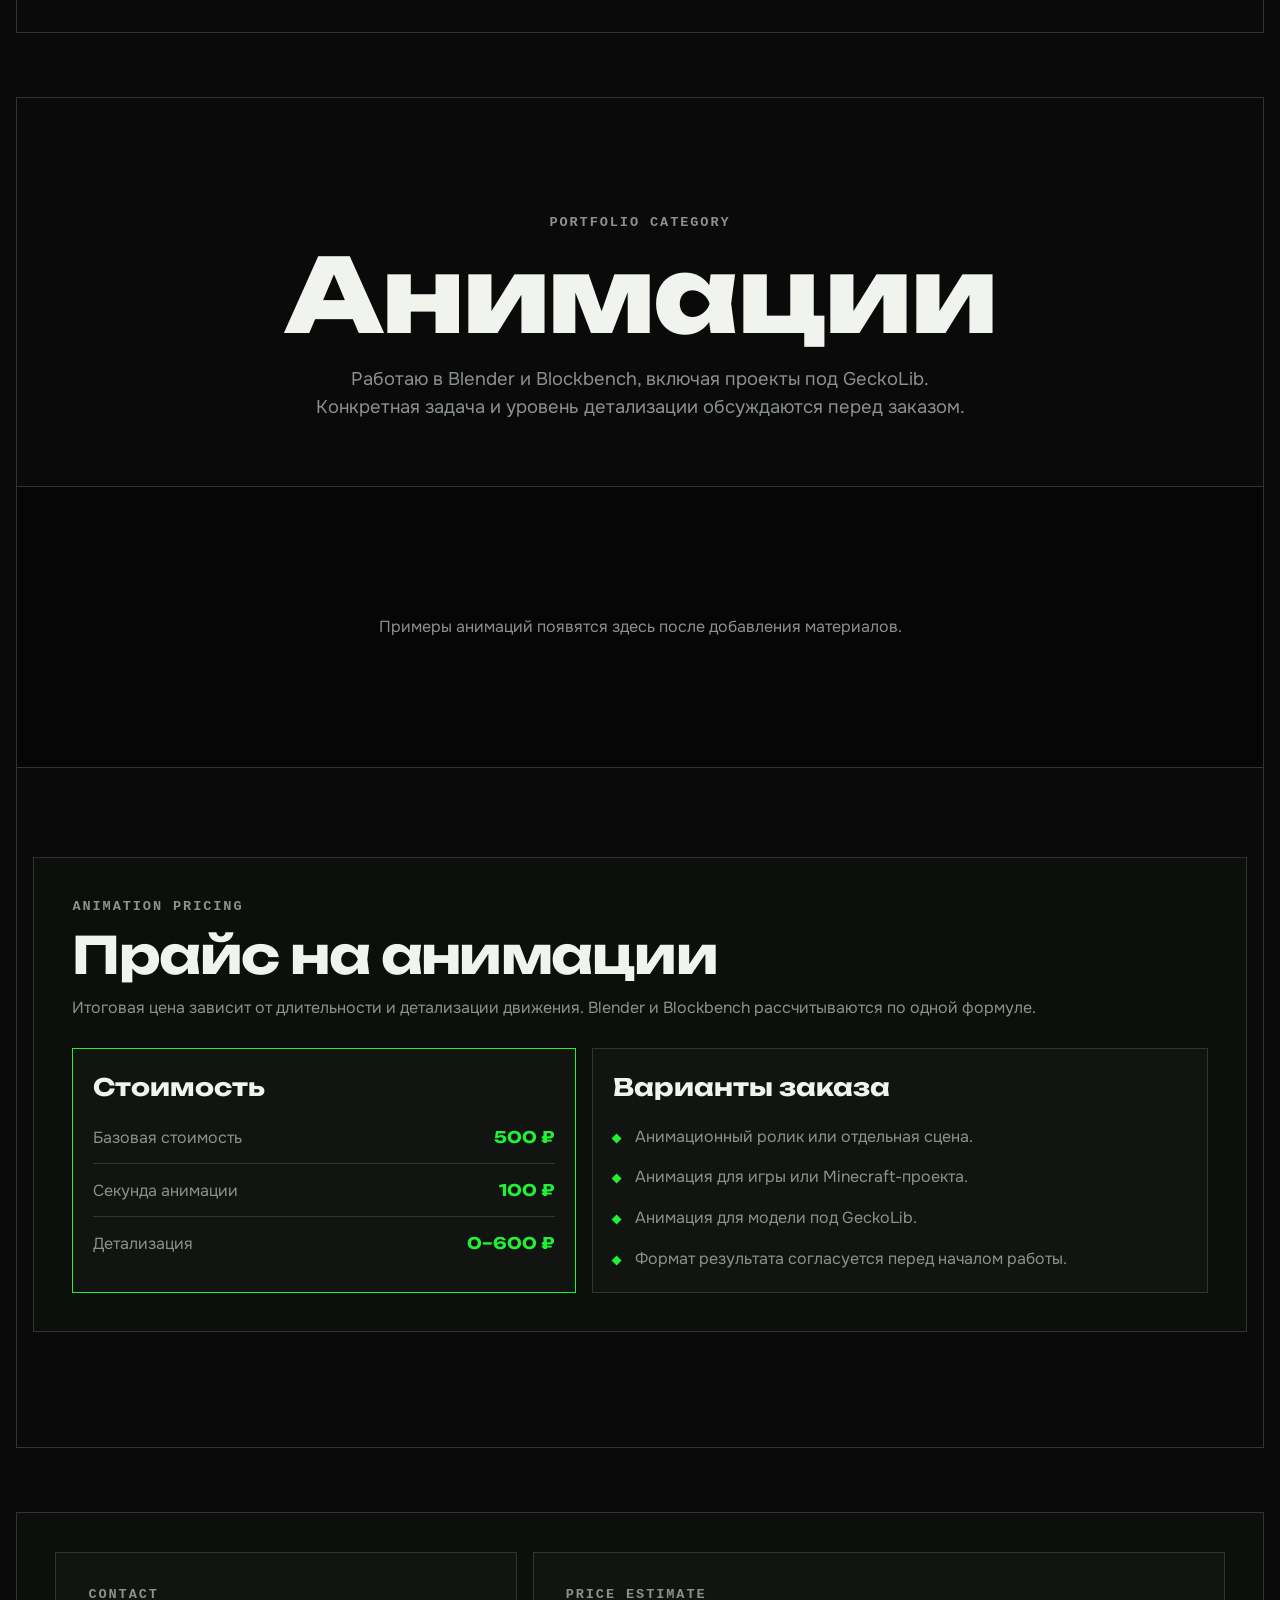
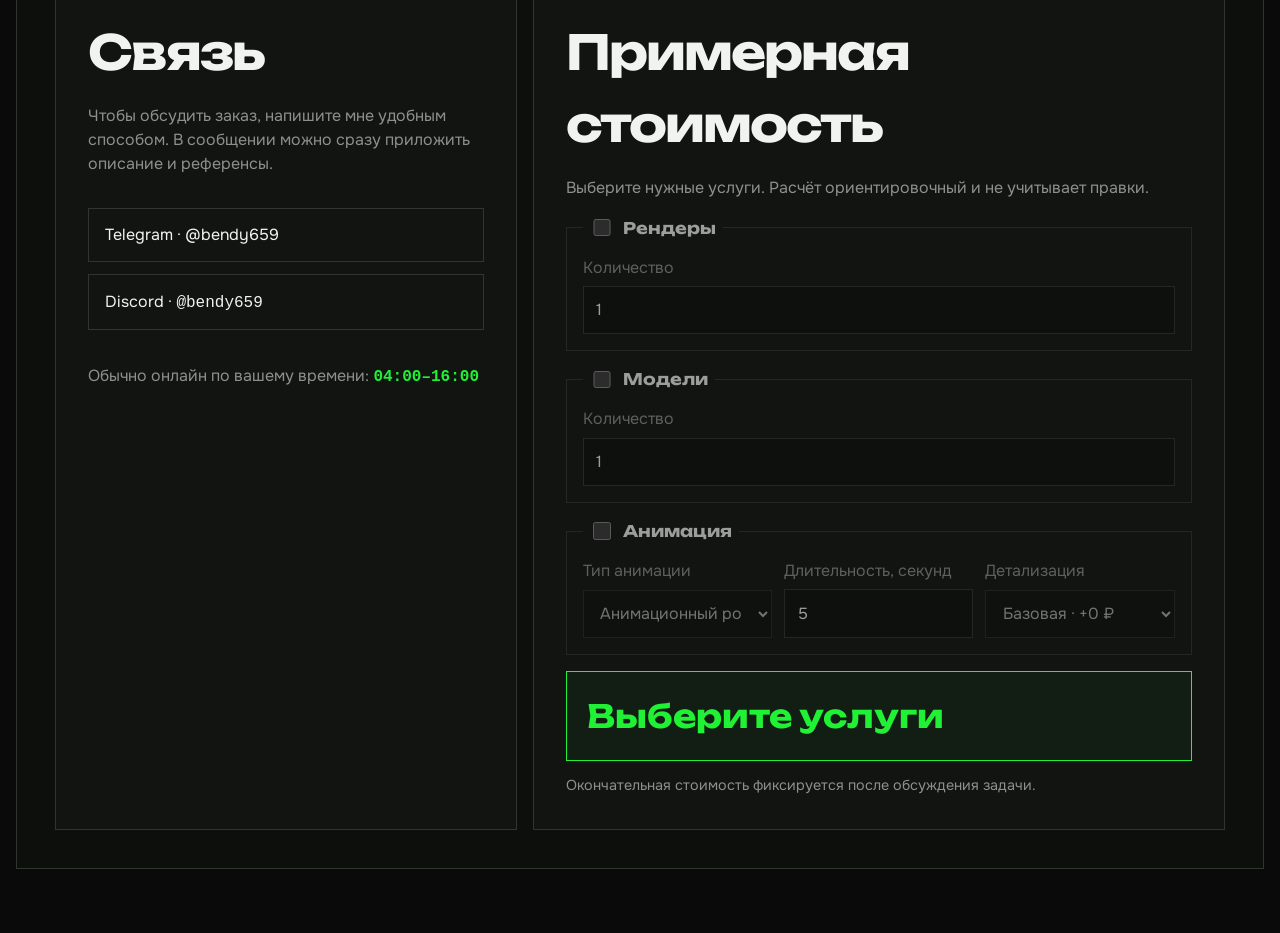
==== commit fd57f3e1: "Optimize portfolio media and extend navigation" ====
--- a/index.html
+++ b/index.html
@@ -22,10 +22,12 @@
                 <img src="assets/images/branding/header.png" alt="">
             </a>
 
-            <nav class="category-nav" aria-label="Категории портфолио">
+            <nav class="category-nav" aria-label="Основная навигация">
                 <a href="#renders">Рендеры</a>
                 <a href="#models">Модели</a>
                 <a href="#animations">Анимации</a>
+                <a href="#contact">Связь</a>
+                <a href="#price-calculator">Калькулятор</a>
             </nav>
         </div>
     </header>
@@ -36,7 +38,7 @@
             <div class="media-frame">
                 <img
                     class="media-placeholder"
-                    src="assets/images/hero/hello.gif"
+                    src="assets/images/hero/hello.webp"
                     alt="Приветственная анимация"
                 >
             </div>
@@ -146,7 +148,7 @@
                     <div class="render-track" data-render-track>
                     <button class="render-card" type="button" aria-label="Открыть рендер 1 из 7">
                         <img
-                            src="assets/images/portfolio/renders/image_0.png"
+                            src="assets/images/portfolio/renders/optimized/image_0.webp"
                             alt="Рендер 1"
                             width="1536"
                             height="1536"
@@ -156,7 +158,7 @@
                     </button>
                     <button class="render-card" type="button" aria-label="Открыть рендер 2 из 7">
                         <img
-                            src="assets/images/portfolio/renders/image_1.png"
+                            src="assets/images/portfolio/renders/optimized/image_1.webp"
                             alt="Рендер 2"
                             width="1920"
                             height="1080"
@@ -166,17 +168,17 @@
                     </button>
                     <button class="render-card" type="button" aria-label="Открыть рендер 3 из 7">
                         <img
-                            src="assets/images/portfolio/renders/image_2.png"
+                            src="assets/images/portfolio/renders/optimized/image_2.webp"
                             alt="Рендер 3"
-                            width="4096"
-                            height="2160"
+                            width="1920"
+                            height="1012"
                             loading="lazy"
                             decoding="async"
                         >
                     </button>
                     <button class="render-card" type="button" aria-label="Открыть рендер 4 из 7">
                         <img
-                            src="assets/images/portfolio/renders/image_3.png"
+                            src="assets/images/portfolio/renders/optimized/image_3.webp"
                             alt="Рендер 4"
                             width="1080"
                             height="1080"
@@ -186,7 +188,7 @@
                     </button>
                     <button class="render-card" type="button" aria-label="Открыть рендер 5 из 7">
                         <img
-                            src="assets/images/portfolio/renders/image_4.png"
+                            src="assets/images/portfolio/renders/optimized/image_4.webp"
                             alt="Рендер 5"
                             width="1920"
                             height="1080"
@@ -196,7 +198,7 @@
                     </button>
                     <button class="render-card" type="button" aria-label="Открыть рендер 6 из 7">
                         <img
-                            src="assets/images/portfolio/renders/image_5.png"
+                            src="assets/images/portfolio/renders/optimized/image_5.webp"
                             alt="Рендер 6"
                             width="1920"
                             height="1080"
@@ -206,7 +208,7 @@
                     </button>
                     <button class="render-card" type="button" aria-label="Открыть рендер 7 из 7">
                         <img
-                            src="assets/images/portfolio/renders/image_6.png"
+                            src="assets/images/portfolio/renders/optimized/image_6.webp"
                             alt="Рендер 7"
                             width="1920"
                             height="1080"
@@ -272,9 +274,15 @@
                     aria-label="Горизонтальная галерея моделей"
                 >
                     <div class="render-track">
-                    <button class="render-card" type="button" aria-label="Открыть модель 1 из 6">
-                        <img
-                            src="assets/images/portfolio/models/image_0.gif"
+                    <button
+                        class="render-card"
+                        type="button"
+                        aria-label="Открыть модель 1 из 6"
+                        data-full-src="assets/media/portfolio/models/image_0.mp4"
+                        data-media-type="video"
+                    >
+                        <img
+                            src="assets/images/portfolio/models/posters/image_0.webp"
                             alt="Модель для Minecraft 1"
                             width="512"
                             height="512"
@@ -282,9 +290,15 @@
                             decoding="async"
                         >
                     </button>
-                    <button class="render-card" type="button" aria-label="Открыть модель 2 из 6">
-                        <img
-                            src="assets/images/portfolio/models/image_1.gif"
+                    <button
+                        class="render-card"
+                        type="button"
+                        aria-label="Открыть модель 2 из 6"
+                        data-full-src="assets/media/portfolio/models/image_1.mp4"
+                        data-media-type="video"
+                    >
+                        <img
+                            src="assets/images/portfolio/models/posters/image_1.webp"
                             alt="Модель для Minecraft 2"
                             width="512"
                             height="512"
@@ -292,9 +306,15 @@
                             decoding="async"
                         >
                     </button>
-                    <button class="render-card" type="button" aria-label="Открыть модель 3 из 6">
-                        <img
-                            src="assets/images/portfolio/models/image_2.gif"
+                    <button
+                        class="render-card"
+                        type="button"
+                        aria-label="Открыть модель 3 из 6"
+                        data-full-src="assets/media/portfolio/models/image_2.mp4"
+                        data-media-type="video"
+                    >
+                        <img
+                            src="assets/images/portfolio/models/posters/image_2.webp"
                             alt="Модель для Minecraft 3"
                             width="512"
                             height="512"
@@ -302,9 +322,15 @@
                             decoding="async"
                         >
                     </button>
-                    <button class="render-card" type="button" aria-label="Открыть модель 4 из 6">
-                        <img
-                            src="assets/images/portfolio/models/image_3.gif"
+                    <button
+                        class="render-card"
+                        type="button"
+                        aria-label="Открыть модель 4 из 6"
+                        data-full-src="assets/media/portfolio/models/image_3.mp4"
+                        data-media-type="video"
+                    >
+                        <img
+                            src="assets/images/portfolio/models/posters/image_3.webp"
                             alt="Модель для Minecraft 4"
                             width="512"
                             height="512"
@@ -312,9 +338,15 @@
                             decoding="async"
                         >
                     </button>
-                    <button class="render-card" type="button" aria-label="Открыть модель 5 из 6">
-                        <img
-                            src="assets/images/portfolio/models/image_4.gif"
+                    <button
+                        class="render-card"
+                        type="button"
+                        aria-label="Открыть модель 5 из 6"
+                        data-full-src="assets/media/portfolio/models/image_4.mp4"
+                        data-media-type="video"
+                    >
+                        <img
+                            src="assets/images/portfolio/models/posters/image_4.webp"
                             alt="Модель для Minecraft 5"
                             width="512"
                             height="512"
@@ -322,9 +354,15 @@
                             decoding="async"
                         >
                     </button>
-                    <button class="render-card" type="button" aria-label="Открыть модель 6 из 6">
-                        <img
-                            src="assets/images/portfolio/models/image_5.gif"
+                    <button
+                        class="render-card"
+                        type="button"
+                        aria-label="Открыть модель 6 из 6"
+                        data-full-src="assets/media/portfolio/models/image_5.mp4"
+                        data-media-type="video"
+                    >
+                        <img
+                            src="assets/images/portfolio/models/posters/image_5.webp"
                             alt="Модель для Minecraft 6"
                             width="512"
                             height="512"
@@ -516,7 +554,8 @@
     <dialog class="render-lightbox" id="render-lightbox" aria-labelledby="render-lightbox-caption">
         <button class="lightbox-close" type="button" aria-label="Закрыть просмотр">×</button>
         <figure>
-            <img src="" alt="">
+            <img alt="">
+            <video controls loop playsinline hidden></video>
             <figcaption id="render-lightbox-caption"></figcaption>
         </figure>
     </dialog>
--- a/css/styles.css
+++ b/css/styles.css
@@ -786,11 +786,16 @@
     margin: 0;
 }
 
-.render-lightbox img {
+.render-lightbox img,
+.render-lightbox video {
     display: block;
     max-width: 100%;
     max-height: calc(100svh - 7rem);
     object-fit: contain;
+}
+
+.render-lightbox [hidden] {
+    display: none;
 }
 
 .render-lightbox figcaption {
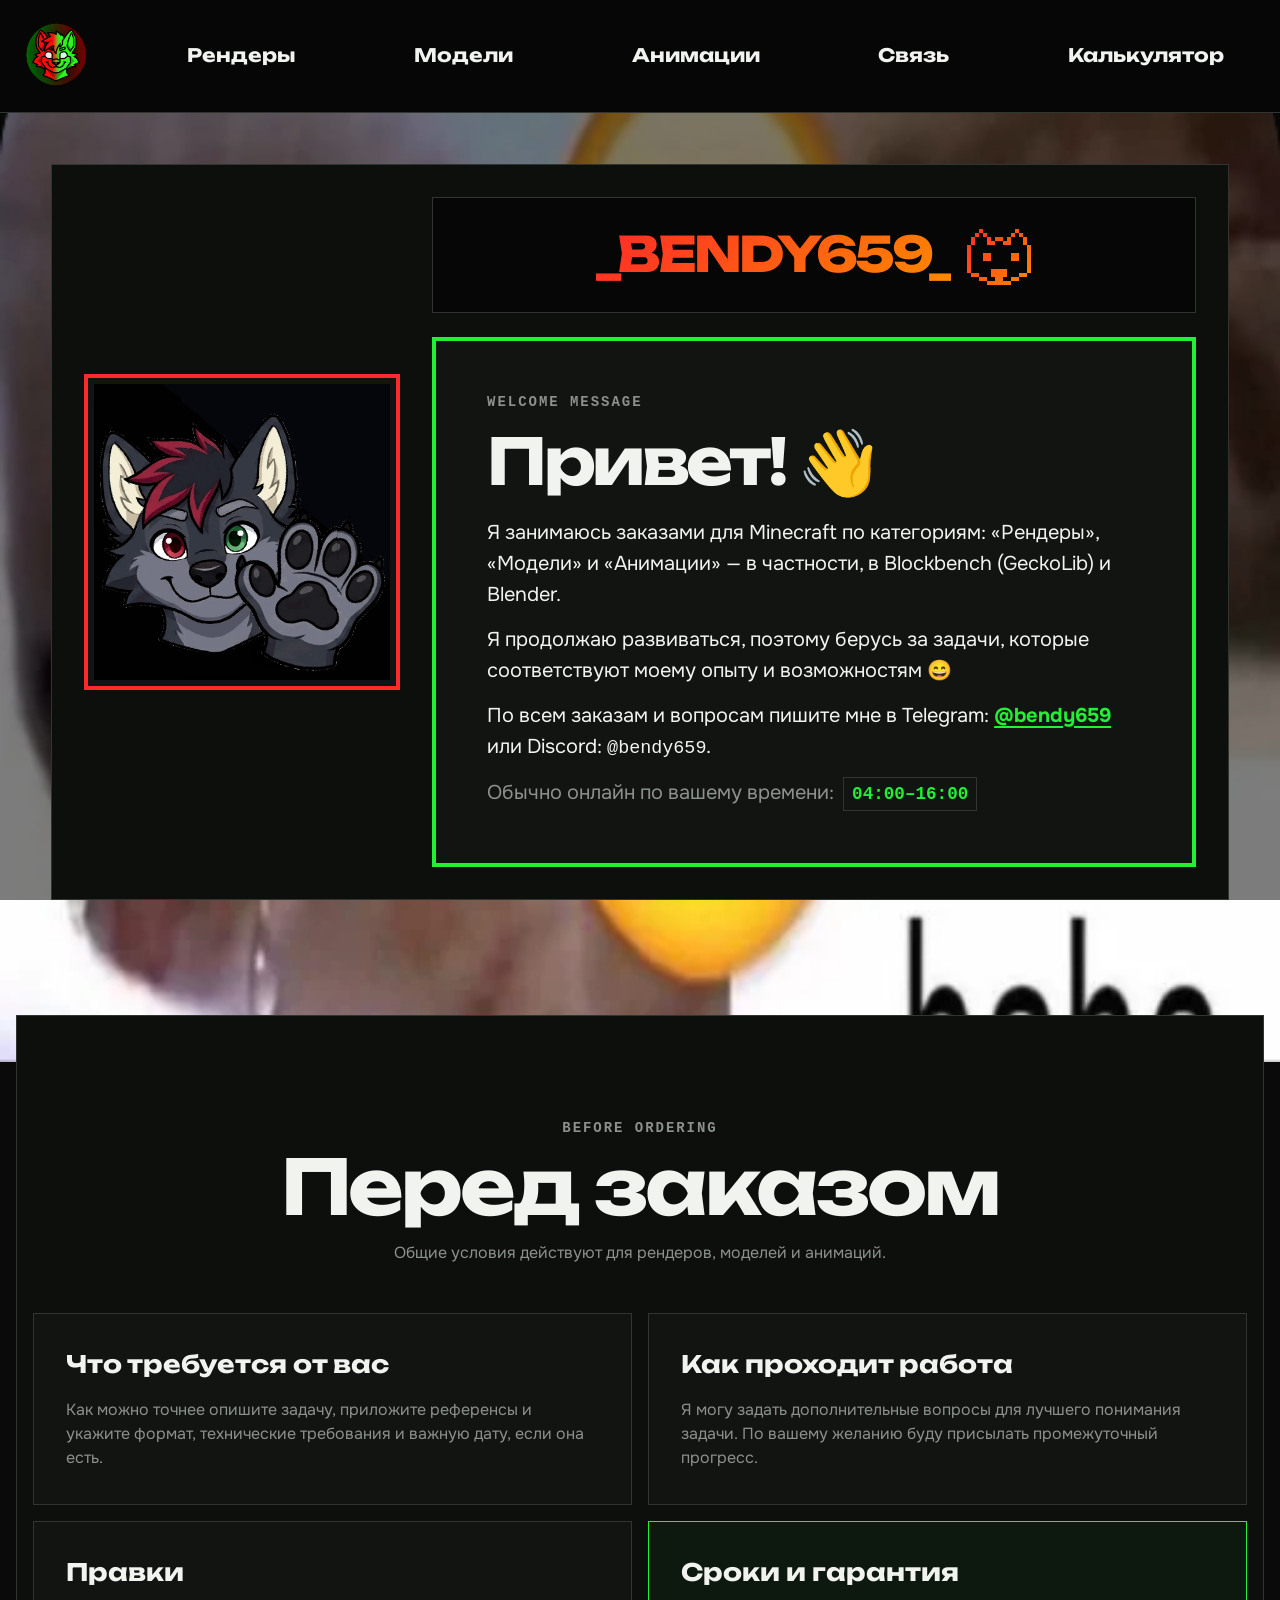
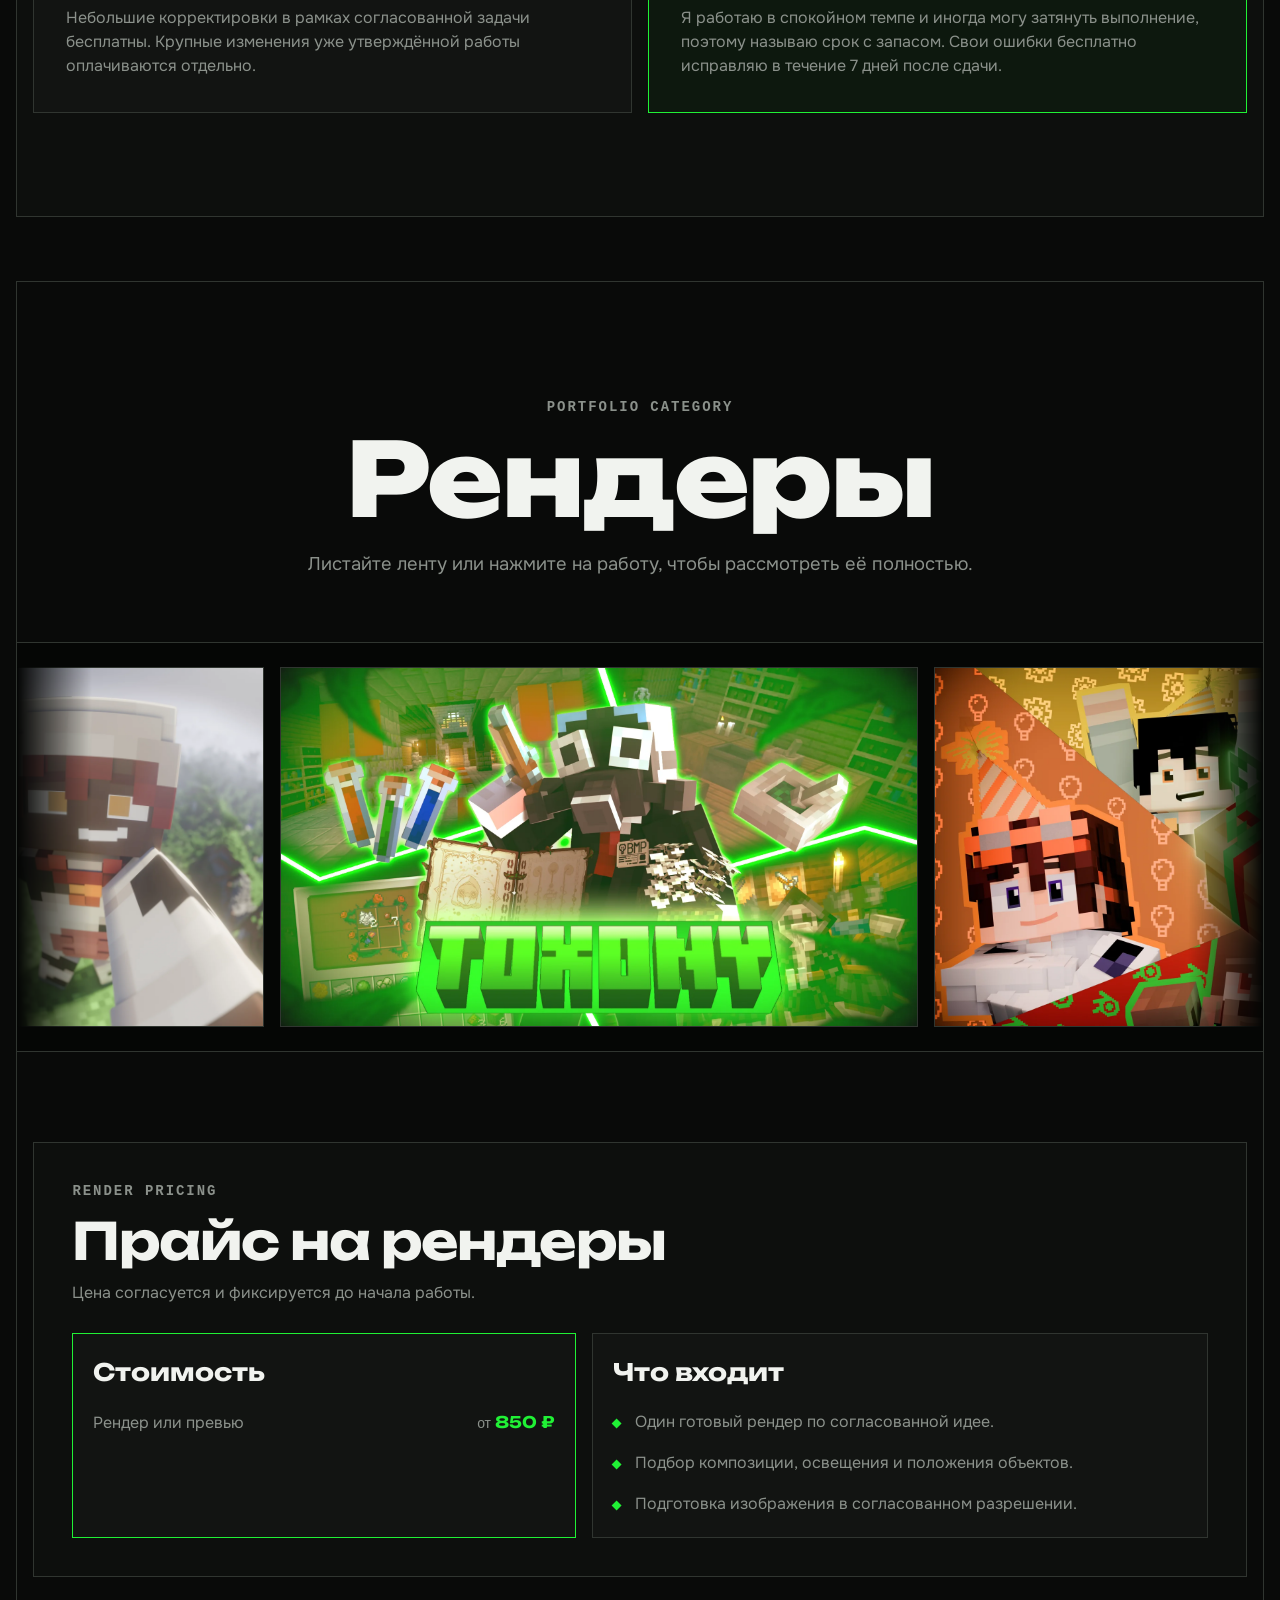
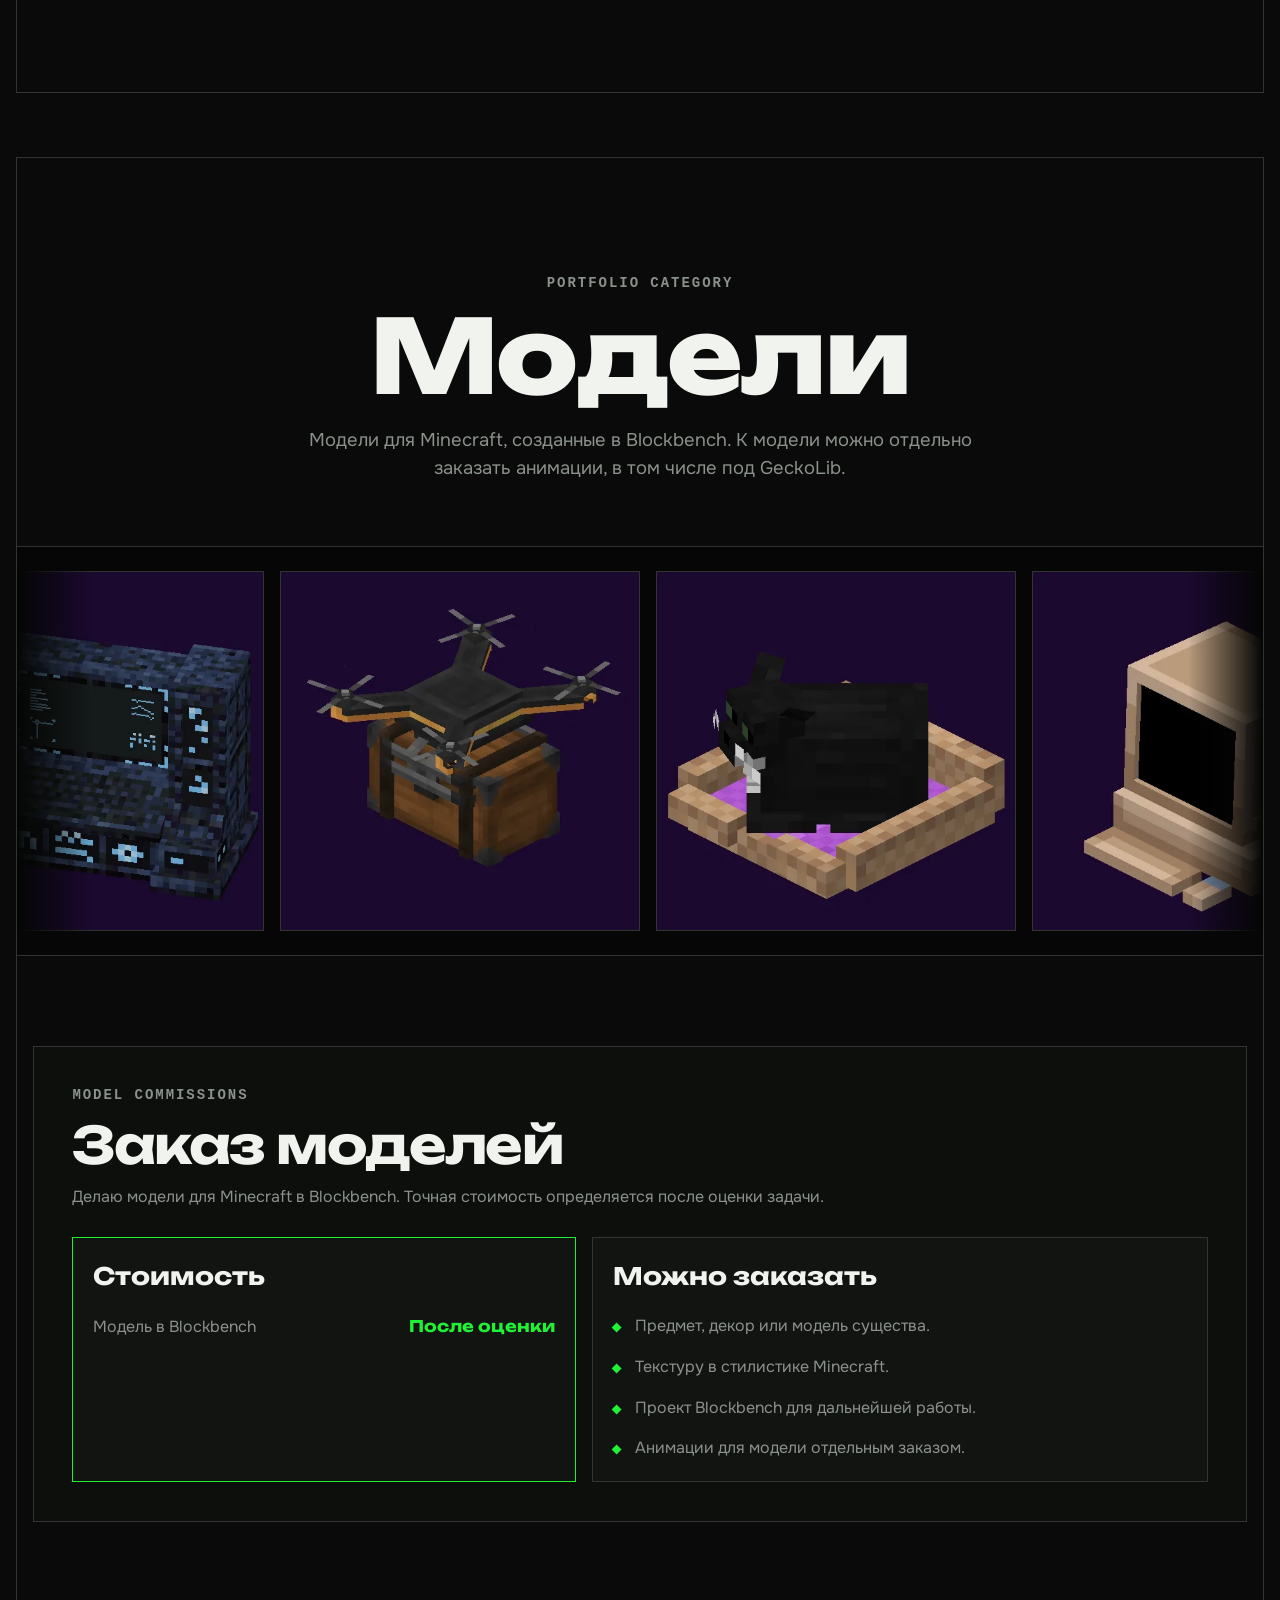
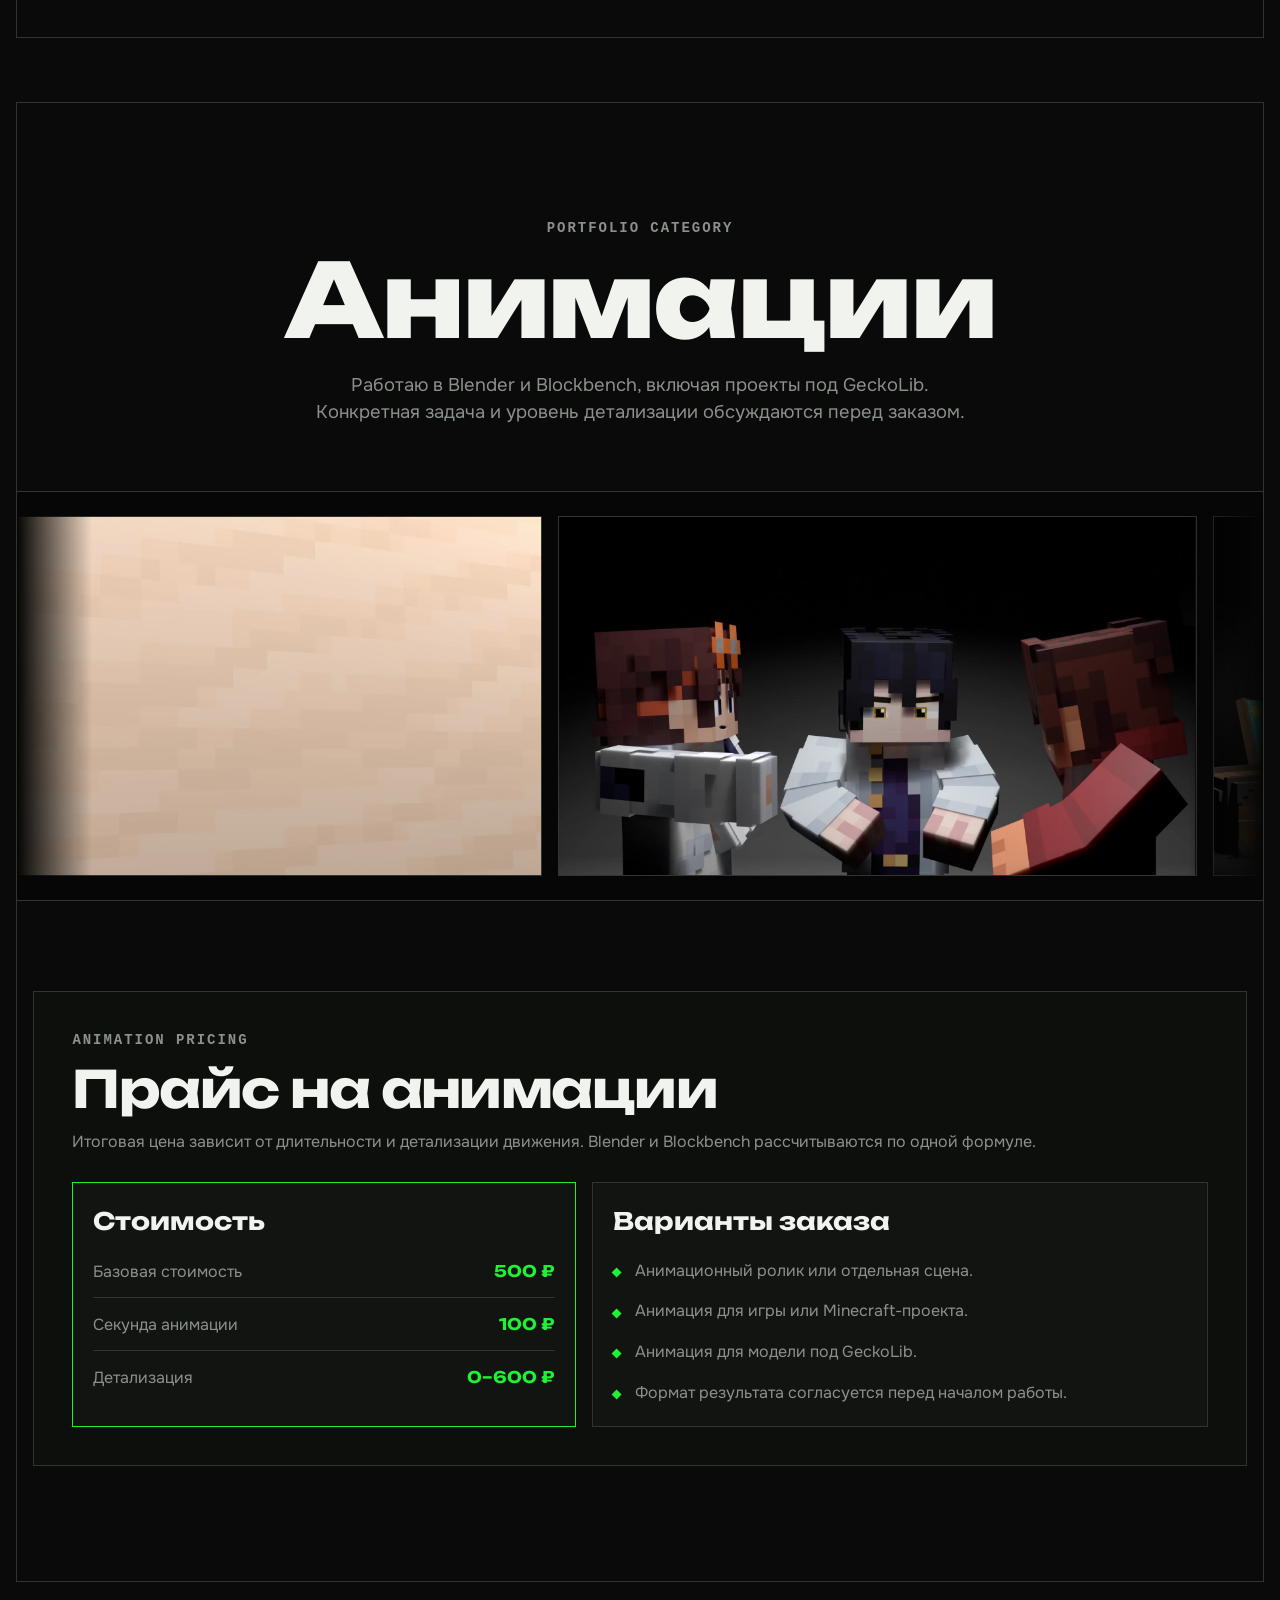
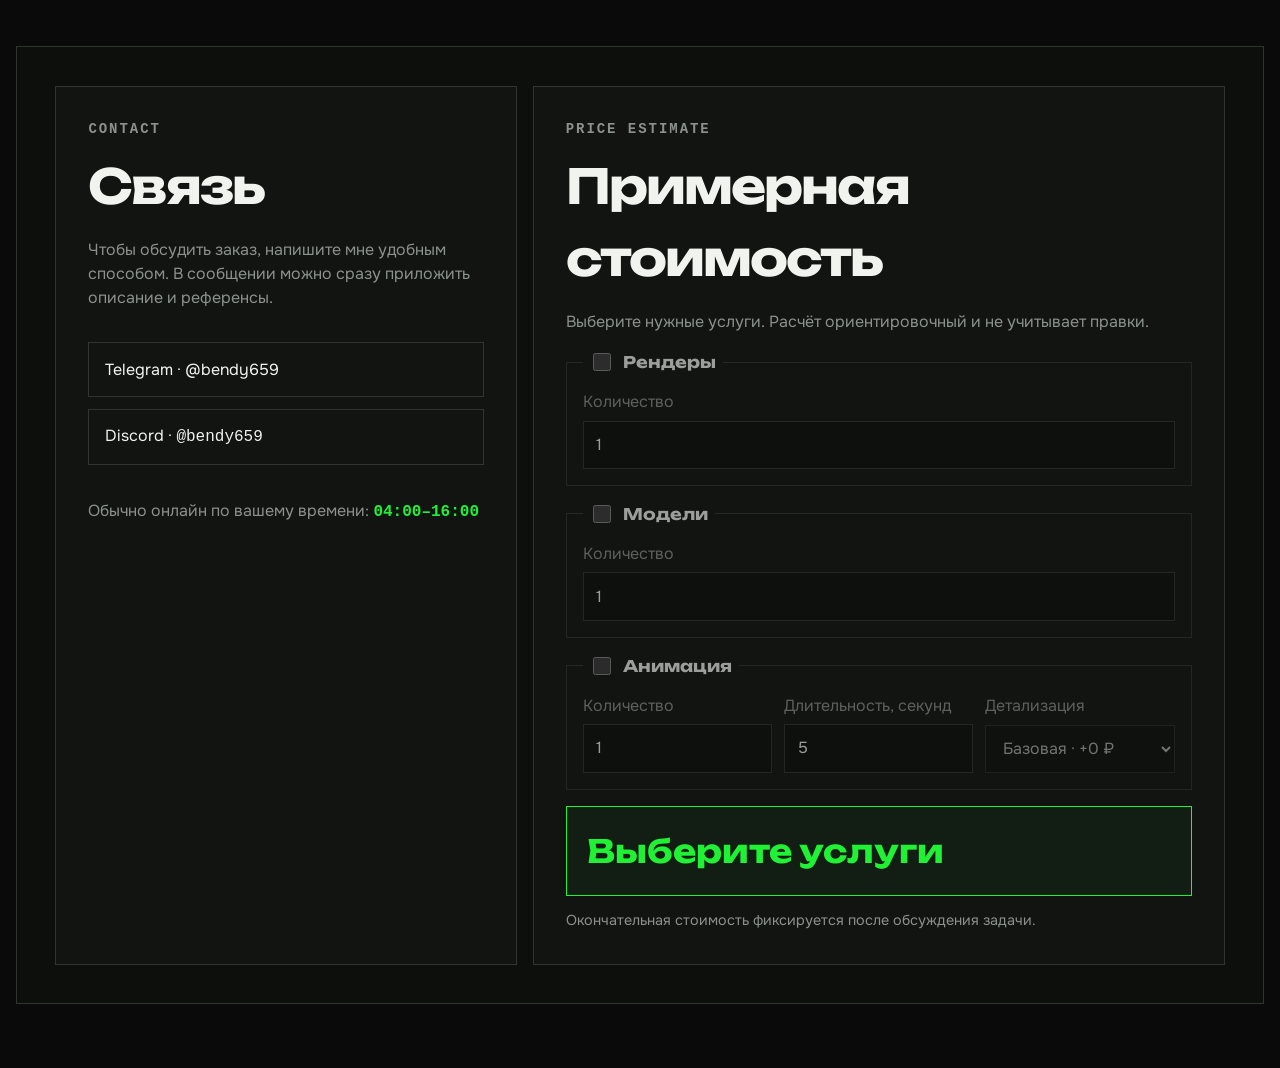
==== commit b8b7860a: "upd" ====
--- a/index.html
+++ b/index.html
@@ -277,98 +277,138 @@
                     <button
                         class="render-card"
                         type="button"
-                        aria-label="Открыть модель 1 из 6"
+                        aria-label="Открыть модель 1 из 8"
                         data-full-src="assets/media/portfolio/models/image_0.mp4"
                         data-media-type="video"
                     >
-                        <img
-                            src="assets/images/portfolio/models/posters/image_0.webp"
-                            alt="Модель для Minecraft 1"
-                            width="512"
-                            height="512"
-                            loading="lazy"
-                            decoding="async"
-                        >
-                    </button>
-                    <button
-                        class="render-card"
-                        type="button"
-                        aria-label="Открыть модель 2 из 6"
+                        <video
+                            src="assets/media/portfolio/models/image_0.mp4"
+                            poster="assets/images/portfolio/models/posters/image_0.webp"
+                            width="512"
+                            height="512"
+                            autoplay muted loop playsinline
+                            preload="metadata"
+                            aria-hidden="true"
+                        ></video>
+                    </button>
+                    <button
+                        class="render-card"
+                        type="button"
+                        aria-label="Открыть модель 2 из 8"
                         data-full-src="assets/media/portfolio/models/image_1.mp4"
                         data-media-type="video"
                     >
-                        <img
-                            src="assets/images/portfolio/models/posters/image_1.webp"
-                            alt="Модель для Minecraft 2"
-                            width="512"
-                            height="512"
-                            loading="lazy"
-                            decoding="async"
-                        >
-                    </button>
-                    <button
-                        class="render-card"
-                        type="button"
-                        aria-label="Открыть модель 3 из 6"
+                        <video
+                            src="assets/media/portfolio/models/image_1.mp4"
+                            poster="assets/images/portfolio/models/posters/image_1.webp"
+                            width="512"
+                            height="512"
+                            autoplay muted loop playsinline
+                            preload="metadata"
+                            aria-hidden="true"
+                        ></video>
+                    </button>
+                    <button
+                        class="render-card"
+                        type="button"
+                        aria-label="Открыть модель 3 из 8"
                         data-full-src="assets/media/portfolio/models/image_2.mp4"
                         data-media-type="video"
                     >
-                        <img
-                            src="assets/images/portfolio/models/posters/image_2.webp"
-                            alt="Модель для Minecraft 3"
-                            width="512"
-                            height="512"
-                            loading="lazy"
-                            decoding="async"
-                        >
-                    </button>
-                    <button
-                        class="render-card"
-                        type="button"
-                        aria-label="Открыть модель 4 из 6"
+                        <video
+                            src="assets/media/portfolio/models/image_2.mp4"
+                            poster="assets/images/portfolio/models/posters/image_2.webp"
+                            width="512"
+                            height="512"
+                            autoplay muted loop playsinline
+                            preload="metadata"
+                            aria-hidden="true"
+                        ></video>
+                    </button>
+                    <button
+                        class="render-card"
+                        type="button"
+                        aria-label="Открыть модель 4 из 8"
                         data-full-src="assets/media/portfolio/models/image_3.mp4"
                         data-media-type="video"
                     >
-                        <img
-                            src="assets/images/portfolio/models/posters/image_3.webp"
-                            alt="Модель для Minecraft 4"
-                            width="512"
-                            height="512"
-                            loading="lazy"
-                            decoding="async"
-                        >
-                    </button>
-                    <button
-                        class="render-card"
-                        type="button"
-                        aria-label="Открыть модель 5 из 6"
+                        <video
+                            src="assets/media/portfolio/models/image_3.mp4"
+                            poster="assets/images/portfolio/models/posters/image_3.webp"
+                            width="512"
+                            height="512"
+                            autoplay muted loop playsinline
+                            preload="metadata"
+                            aria-hidden="true"
+                        ></video>
+                    </button>
+                    <button
+                        class="render-card"
+                        type="button"
+                        aria-label="Открыть модель 5 из 8"
                         data-full-src="assets/media/portfolio/models/image_4.mp4"
                         data-media-type="video"
                     >
-                        <img
-                            src="assets/images/portfolio/models/posters/image_4.webp"
-                            alt="Модель для Minecraft 5"
-                            width="512"
-                            height="512"
-                            loading="lazy"
-                            decoding="async"
-                        >
-                    </button>
-                    <button
-                        class="render-card"
-                        type="button"
-                        aria-label="Открыть модель 6 из 6"
+                        <video
+                            src="assets/media/portfolio/models/image_4.mp4"
+                            poster="assets/images/portfolio/models/posters/image_4.webp"
+                            width="512"
+                            height="512"
+                            autoplay muted loop playsinline
+                            preload="metadata"
+                            aria-hidden="true"
+                        ></video>
+                    </button>
+                    <button
+                        class="render-card"
+                        type="button"
+                        aria-label="Открыть модель 6 из 8"
                         data-full-src="assets/media/portfolio/models/image_5.mp4"
                         data-media-type="video"
                     >
-                        <img
-                            src="assets/images/portfolio/models/posters/image_5.webp"
-                            alt="Модель для Minecraft 6"
-                            width="512"
-                            height="512"
-                            loading="lazy"
-                            decoding="async"
-                        >
+                        <video
+                            src="assets/media/portfolio/models/image_5.mp4"
+                            poster="assets/images/portfolio/models/posters/image_5.webp"
+                            width="512"
+                            height="512"
+                            autoplay muted loop playsinline
+                            preload="metadata"
+                            aria-hidden="true"
+                        ></video>
+                    </button>
+                    <button
+                        class="render-card"
+                        type="button"
+                        aria-label="Открыть модель 7 из 8"
+                        data-full-src="assets/media/portfolio/models/image_6.mp4"
+                        data-media-type="video"
+                    >
+                        <video
+                            src="assets/media/portfolio/models/image_6.mp4"
+                            poster="assets/images/portfolio/models/posters/image_6.webp"
+                            width="512"
+                            height="512"
+                            autoplay muted loop playsinline
+                            preload="metadata"
+                            aria-hidden="true"
+                        ></video>
+                    </button>
+                    <button
+                        class="render-card"
+                        type="button"
+                        aria-label="Открыть модель 8 из 8"
+                        data-full-src="assets/media/portfolio/models/image_7.mp4"
+                        data-media-type="video"
+                    >
+                        <video
+                            src="assets/media/portfolio/models/image_7.mp4"
+                            poster="assets/images/portfolio/models/posters/image_7.webp"
+                            width="510"
+                            height="512"
+                            autoplay muted loop playsinline
+                            preload="metadata"
+                            aria-hidden="true"
+                        ></video>
                     </button>
                     </div>
                 </div>
@@ -408,7 +448,13 @@
             </section>
         </section>
 
-        <section class="portfolio-section animations-section" id="animations" aria-labelledby="animations-title">
+        <section
+            class="portfolio-section animations-section"
+            id="animations"
+            aria-labelledby="animations-title"
+            data-gallery
+            data-gallery-item-label="Анимация"
+        >
             <header class="category-heading">
                 <p class="category-label">PORTFOLIO CATEGORY</p>
                 <h2 class="category-title" id="animations-title">Анимации</h2>
@@ -419,8 +465,149 @@
             </header>
 
             <div class="render-gallery">
-                <div class="portfolio-empty">
-                    <p>Примеры анимаций появятся здесь после добавления материалов.</p>
+                <div
+                    class="render-strip"
+                    tabindex="0"
+                    aria-label="Горизонтальная галерея анимаций"
+                >
+                    <div class="render-track">
+                    <button
+                        class="render-card"
+                        type="button"
+                        aria-label="Открыть Blender-анимацию 1 из 8"
+                        data-full-src="assets/media/portfolio/animations/blender/optimized/image_0.mp4"
+                        data-media-type="video"
+                    >
+                        <video
+                            src="assets/media/portfolio/animations/blender/previews/image_0.mp4"
+                            poster="assets/images/portfolio/animations/blender/posters/image_0.webp"
+                            width="960"
+                            height="540"
+                            autoplay muted loop playsinline
+                            preload="metadata"
+                            aria-hidden="true"
+                        ></video>
+                    </button>
+                    <button
+                        class="render-card"
+                        type="button"
+                        aria-label="Открыть Blender-анимацию 2 из 8"
+                        data-full-src="assets/media/portfolio/animations/blender/optimized/image_1.mp4"
+                        data-media-type="video"
+                    >
+                        <video
+                            src="assets/media/portfolio/animations/blender/previews/image_1.mp4"
+                            poster="assets/images/portfolio/animations/blender/posters/image_1.webp"
+                            width="960"
+                            height="540"
+                            autoplay muted loop playsinline
+                            preload="metadata"
+                            aria-hidden="true"
+                        ></video>
+                    </button>
+                    <button
+                        class="render-card"
+                        type="button"
+                        aria-label="Открыть Blender-анимацию 3 из 8"
+                        data-full-src="assets/media/portfolio/animations/blender/optimized/image_2.mp4"
+                        data-media-type="video"
+                    >
+                        <video
+                            src="assets/media/portfolio/animations/blender/previews/image_2.mp4"
+                            poster="assets/images/portfolio/animations/blender/posters/image_2.webp"
+                            width="960"
+                            height="540"
+                            autoplay muted loop playsinline
+                            preload="metadata"
+                            aria-hidden="true"
+                        ></video>
+                    </button>
+                    <button
+                        class="render-card"
+                        type="button"
+                        aria-label="Открыть Blender-анимацию 4 из 8"
+                        data-full-src="assets/media/portfolio/animations/blender/optimized/image_3.mp4"
+                        data-media-type="video"
+                    >
+                        <video
+                            src="assets/media/portfolio/animations/blender/previews/image_3.mp4"
+                            poster="assets/images/portfolio/animations/blender/posters/image_3.webp"
+                            width="960"
+                            height="540"
+                            autoplay muted loop playsinline
+                            preload="metadata"
+                            aria-hidden="true"
+                        ></video>
+                    </button>
+                    <button
+                        class="render-card"
+                        type="button"
+                        aria-label="Открыть Blender-анимацию 5 из 8"
+                        data-full-src="assets/media/portfolio/animations/blender/optimized/image_4.mp4"
+                        data-media-type="video"
+                    >
+                        <video
+                            src="assets/media/portfolio/animations/blender/previews/image_4.mp4"
+                            poster="assets/images/portfolio/animations/blender/posters/image_4.webp"
+                            width="512"
+                            height="512"
+                            autoplay muted loop playsinline
+                            preload="metadata"
+                            aria-hidden="true"
+                        ></video>
+                    </button>
+                    <button
+                        class="render-card"
+                        type="button"
+                        aria-label="Открыть Blender-анимацию 6 из 8"
+                        data-full-src="assets/media/portfolio/animations/blender/optimized/image_5.mp4"
+                        data-media-type="video"
+                    >
+                        <video
+                            src="assets/media/portfolio/animations/blender/previews/image_5.mp4"
+                            poster="assets/images/portfolio/animations/blender/posters/image_5.webp"
+                            width="512"
+                            height="512"
+                            autoplay muted loop playsinline
+                            preload="metadata"
+                            aria-hidden="true"
+                        ></video>
+                    </button>
+                    <button
+                        class="render-card"
+                        type="button"
+                        aria-label="Открыть Blender-анимацию 7 из 8"
+                        data-full-src="assets/media/portfolio/animations/blender/optimized/image_6.mp4"
+                        data-media-type="video"
+                    >
+                        <video
+                            src="assets/media/portfolio/animations/blender/previews/image_6.mp4"
+                            poster="assets/images/portfolio/animations/blender/posters/image_6.webp"
+                            width="512"
+                            height="512"
+                            autoplay muted loop playsinline
+                            preload="metadata"
+                            aria-hidden="true"
+                        ></video>
+                    </button>
+                    <button
+                        class="render-card"
+                        type="button"
+                        aria-label="Открыть Blockbench-анимацию 8 из 8"
+                        data-full-src="assets/media/portfolio/animations/blockbench/optimized/image_0.mp4"
+                        data-media-type="video"
+                    >
+                        <video
+                            src="assets/media/portfolio/animations/blockbench/previews/image_0.mp4"
+                            poster="assets/images/portfolio/animations/blockbench/posters/image_0.webp"
+                            width="512"
+                            height="512"
+                            autoplay muted loop playsinline
+                            preload="metadata"
+                            aria-hidden="true"
+                        ></video>
+                    </button>
+                    </div>
                 </div>
             </div>
 
@@ -518,12 +705,8 @@
                         </legend>
                         <div class="calculator-fields">
                             <label>
-                                Тип анимации
-                                <select name="animation-type">
-                                    <option value="clip">Анимационный ролик</option>
-                                    <option value="game">Игровая анимация</option>
-                                    <option value="geckolib">Анимация для GeckoLib</option>
-                                </select>
+                                Количество
+                                <input type="number" name="animation-count" min="1" max="20" value="1">
                             </label>
                             <label>
                                 Длительность, секунд
--- a/css/styles.css
+++ b/css/styles.css
@@ -160,9 +160,9 @@
 
 .welcome-card {
     display: grid;
-    grid-template-columns: minmax(16rem, 0.82fr) minmax(22rem, 1.35fr);
+    grid-template-columns: minmax(16rem, 0.62fr) minmax(22rem, 1.5fr);
     gap: clamp(1rem, 2.5vw, 2rem);
-    width: min(100%, 76rem);
+    width: min(100%, 110rem);
     padding: clamp(1rem, 2.5vw, 2rem);
     border: 1px solid var(--line);
     background: var(--panel-deep);
@@ -260,7 +260,7 @@
     margin: 0 0 1rem;
     color: var(--muted);
     font-family: "Courier New", Courier, monospace;
-    font-size: 0.8rem;
+    font-size: 0.875rem;
     font-weight: 700;
     letter-spacing: 0.14em;
 }
@@ -275,7 +275,7 @@
 }
 
 .message-copy {
-    max-width: 40rem;
+    max-width: 60rem;
     margin: 1.5rem 0 0;
     font-size: clamp(1rem, 1.8vw, 1.25rem);
     line-height: 1.55;
@@ -307,7 +307,7 @@
 }
 
 .order-guide {
-    width: min(calc(100% - 2rem), 90rem);
+    width: min(calc(100% - 2rem), 110rem);
     margin: clamp(2rem, 5vw, 4rem) auto;
     padding: clamp(4rem, 8vw, 7rem) 1rem;
     border: 1px solid var(--line);
@@ -315,7 +315,7 @@
 }
 
 .guide-heading {
-    width: min(100%, 76rem);
+    width: min(100%, 96rem);
     margin: 0 auto clamp(2rem, 4vw, 3rem);
     text-align: center;
 }
@@ -337,7 +337,7 @@
     display: grid;
     grid-template-columns: repeat(2, minmax(0, 1fr));
     gap: 1rem;
-    width: min(100%, 76rem);
+    width: min(100%, 96rem);
     margin: 0 auto;
 }
 
@@ -365,7 +365,7 @@
 }
 
 .portfolio-section {
-    width: min(calc(100% - 2rem), 90rem);
+    width: min(calc(100% - 2rem), 110rem);
     min-height: 100svh;
     margin: clamp(2rem, 5vw, 4rem) auto;
     padding: clamp(4rem, 9vw, 8rem) 0;
@@ -375,7 +375,7 @@
 }
 
 .category-heading {
-    width: min(calc(100% - 2rem), 76rem);
+    width: min(calc(100% - 2rem), 96rem);
     margin: 0 auto clamp(2rem, 5vw, 4rem);
     text-align: center;
 }
@@ -384,7 +384,7 @@
     margin: 0 0 0.65rem;
     color: var(--muted);
     font-family: "Courier New", Courier, monospace;
-    font-size: 0.85rem;
+    font-size: 0.875rem;
     font-weight: 700;
     letter-spacing: 0.14em;
 }
@@ -443,6 +443,20 @@
     height: clamp(16rem, 30vw, 25rem);
     overflow-x: auto;
     overflow-y: hidden;
+    -webkit-mask-image: linear-gradient(
+        to right,
+        transparent 0,
+        #000 6%,
+        #000 94%,
+        transparent 100%
+    );
+    mask-image: linear-gradient(
+        to right,
+        transparent 0,
+        #000 6%,
+        #000 94%,
+        transparent 100%
+    );
     scrollbar-width: none;
     overscroll-behavior-inline: contain;
 }
@@ -486,7 +500,8 @@
     transform: translateY(-0.25rem);
 }
 
-.render-card img {
+.render-card img,
+.render-card video {
     display: block;
     width: auto;
     max-width: min(78vw, 44rem);
@@ -495,7 +510,7 @@
 }
 
 .render-pricing {
-    width: min(calc(100% - 2rem), 76rem);
+    width: min(calc(100% - 2rem), 96rem);
     margin: clamp(3rem, 7vw, 6rem) auto 0;
     padding: clamp(1.25rem, 3vw, 2.5rem);
     border: 1px solid var(--line);
@@ -581,7 +596,7 @@
 .price-list dd span {
     color: var(--muted);
     font-family: "Manrope", Arial, sans-serif;
-    font-size: 0.8em;
+    font-size: 0.875em;
     font-weight: 500;
 }
 
@@ -763,10 +778,11 @@
 }
 
 .render-lightbox {
-    width: min(calc(100% - 2rem), 90rem);
+    width: calc(100vw - 1rem);
+    height: calc(100svh - 1rem);
     max-width: none;
-    max-height: calc(100svh - 2rem);
-    padding: 3.5rem 1rem 1rem;
+    max-height: none;
+    padding: 3.25rem 0.5rem 0.5rem;
     overflow: hidden;
     border: 1px solid var(--line);
     background: #050605;
@@ -780,6 +796,7 @@
 
 .render-lightbox figure {
     display: grid;
+    grid-template-rows: minmax(0, 1fr) auto;
     gap: 0.75rem;
     place-items: center;
     height: 100%;
@@ -789,8 +806,9 @@
 .render-lightbox img,
 .render-lightbox video {
     display: block;
-    max-width: 100%;
-    max-height: calc(100svh - 7rem);
+    width: 100%;
+    height: 100%;
+    min-height: 0;
     object-fit: contain;
 }
 
@@ -801,7 +819,7 @@
 .render-lightbox figcaption {
     color: var(--muted);
     font-family: "Courier New", Courier, monospace;
-    font-size: 0.85rem;
+    font-size: 0.9rem;
 }
 
 .lightbox-close {
@@ -1007,7 +1025,7 @@
 
     .category-nav a {
         padding: 0.85rem 0.75rem 0.65rem;
-        font-size: 0.82rem;
+        font-size: 0.875rem;
     }
 
     .welcome {
@@ -1102,7 +1120,8 @@
         height: 15rem;
     }
 
-    .render-card img {
+    .render-card img,
+    .render-card video {
         max-width: 85vw;
     }
 
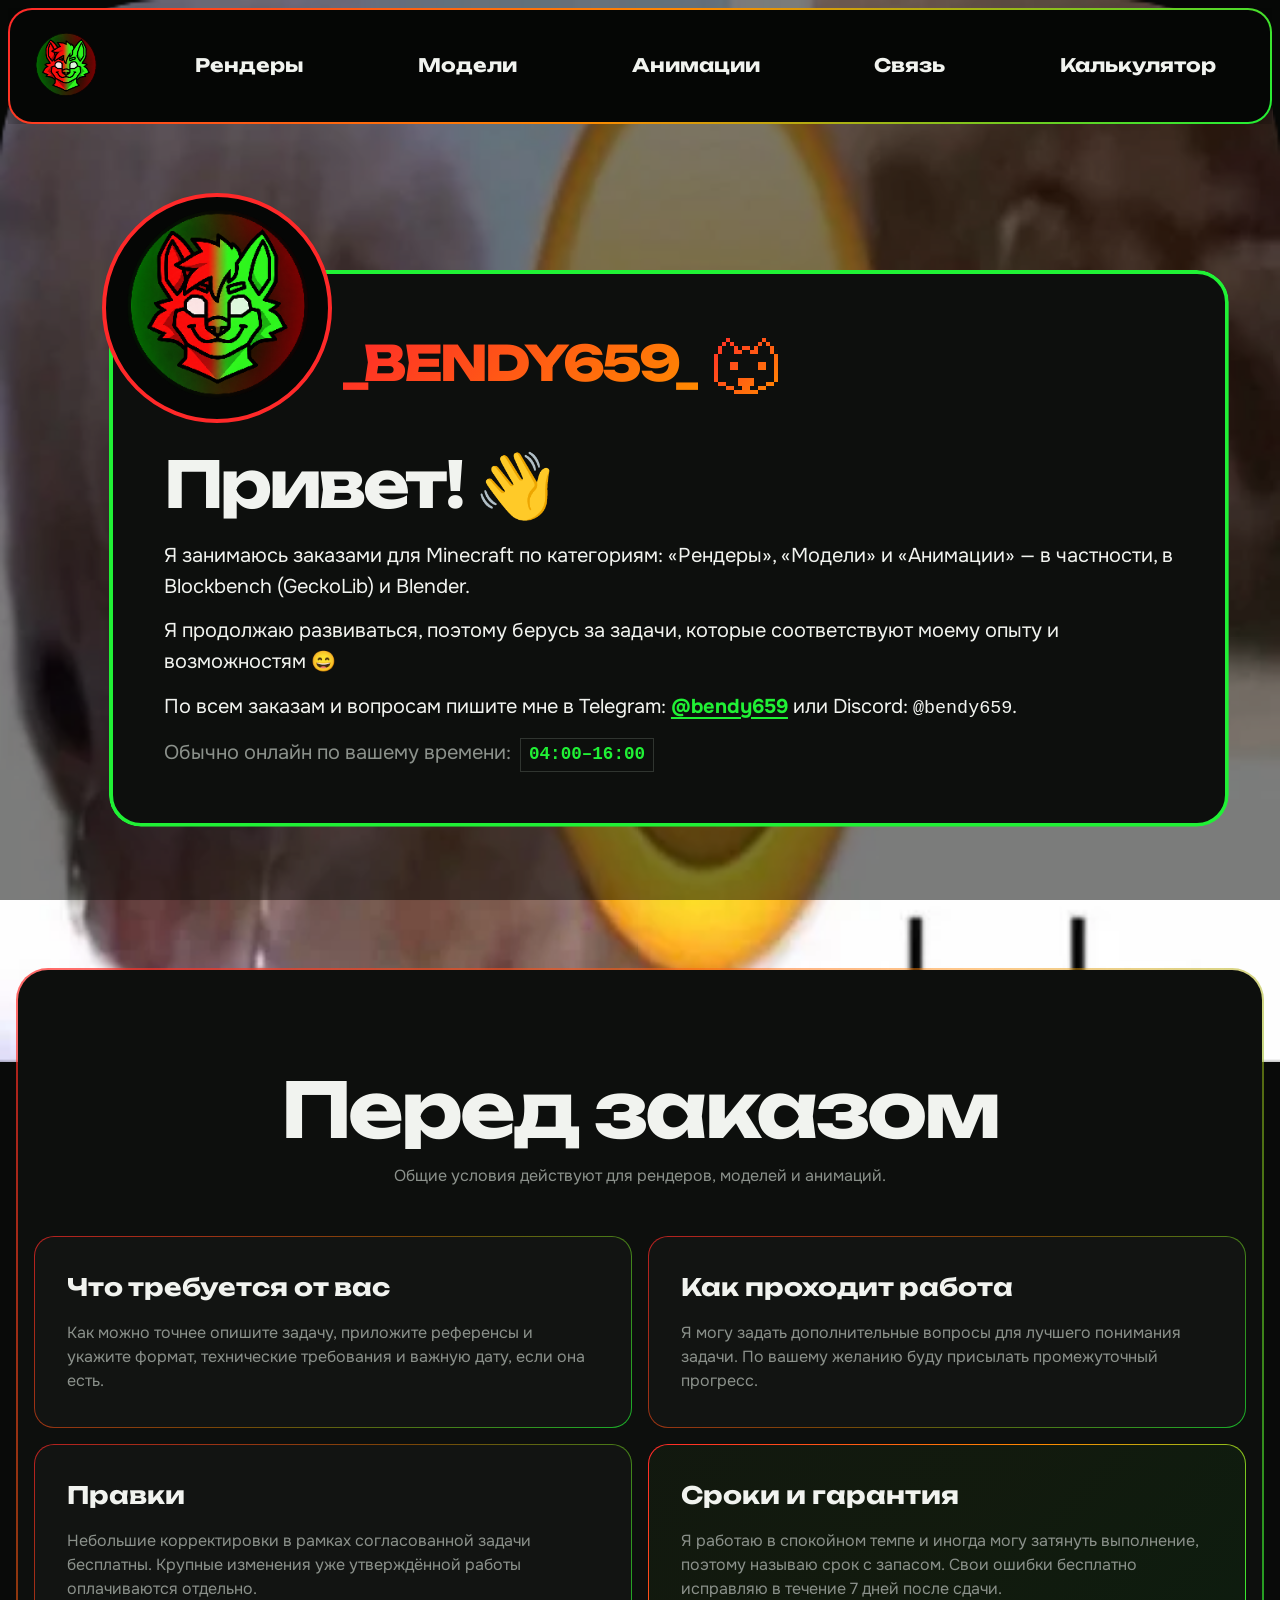
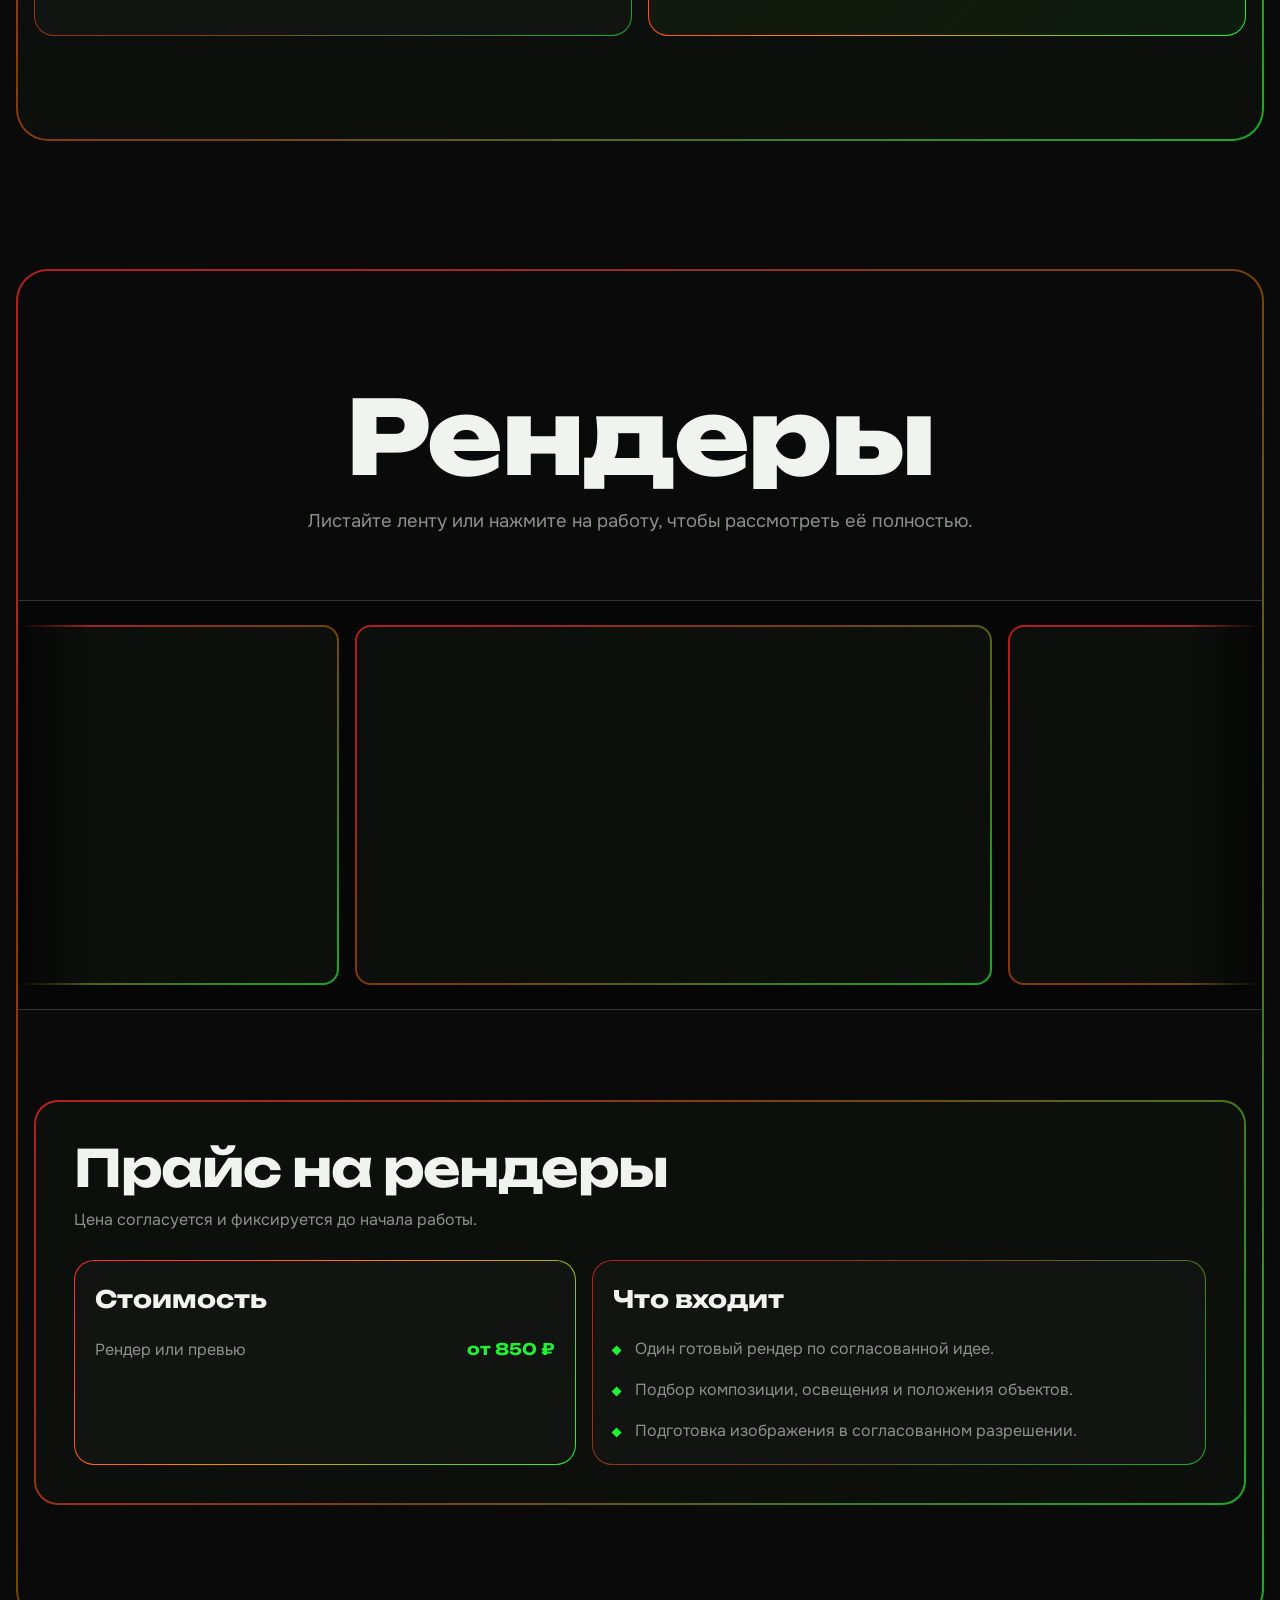
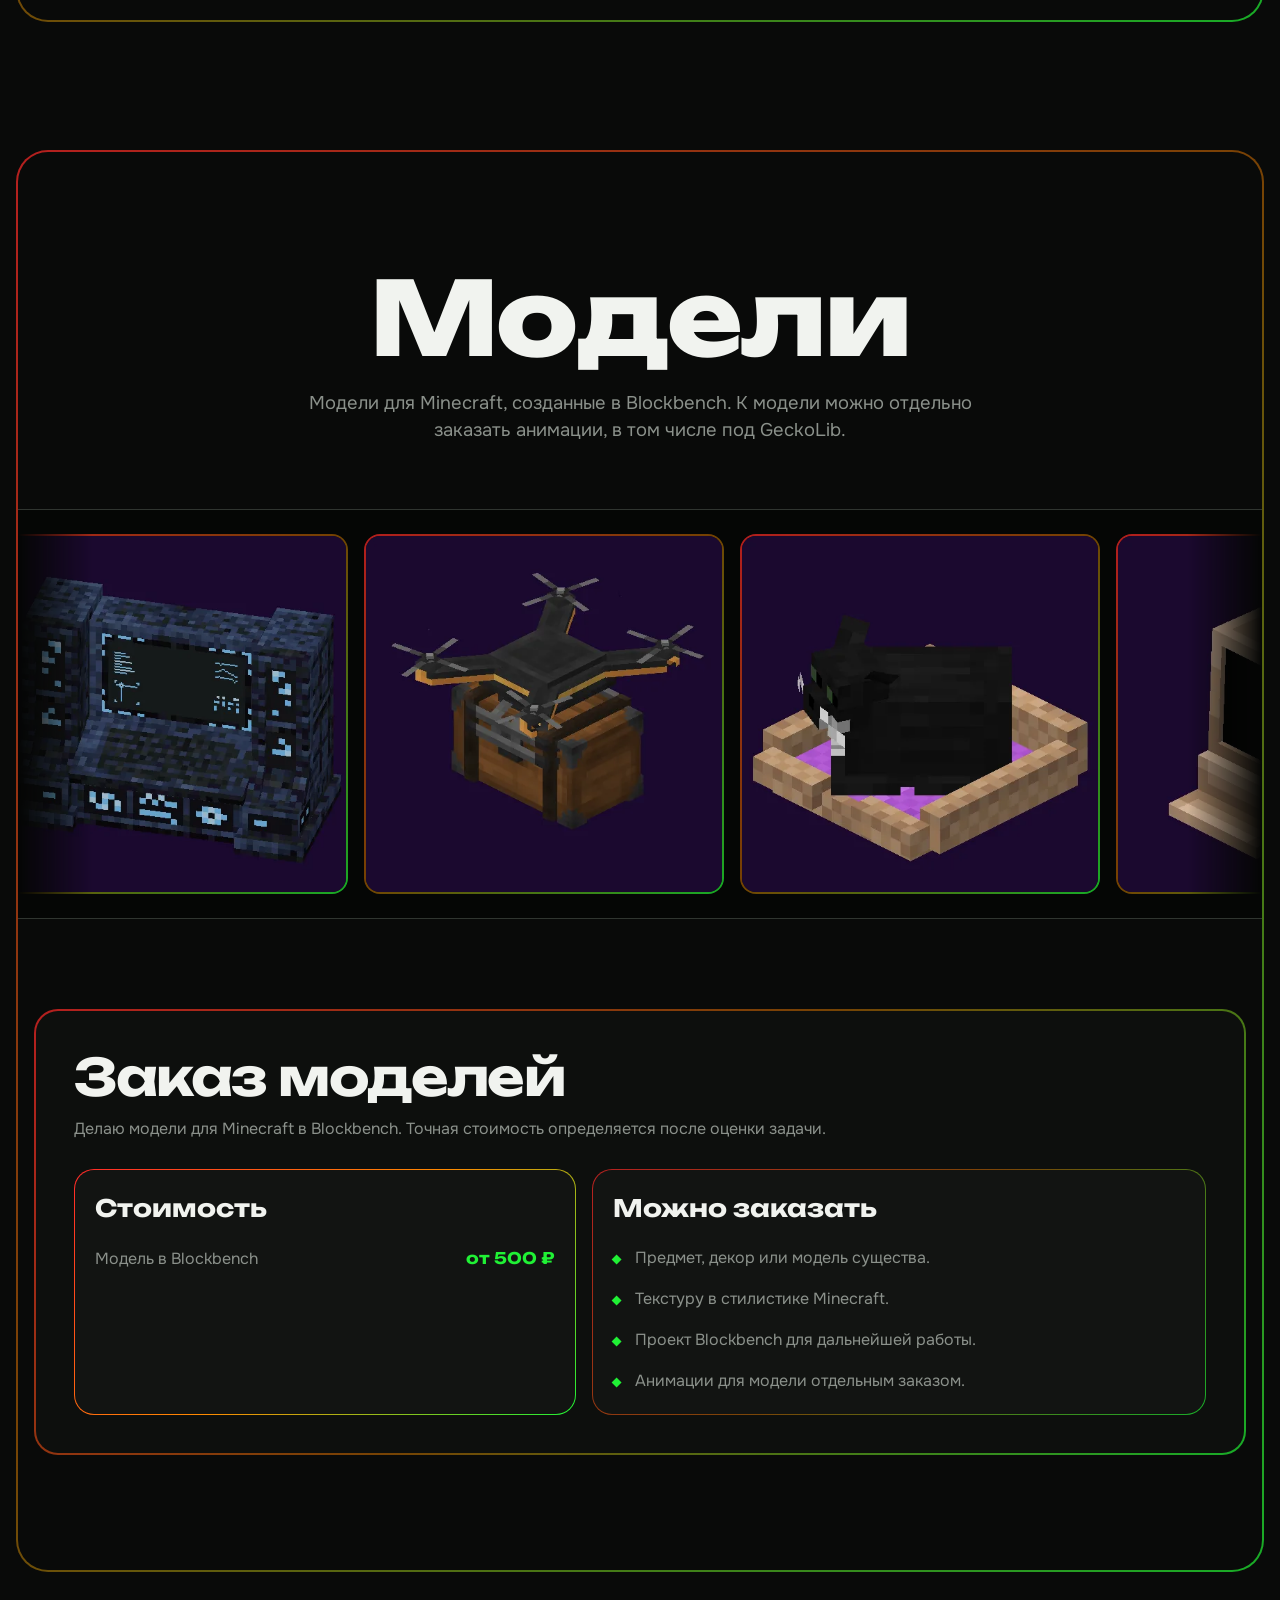
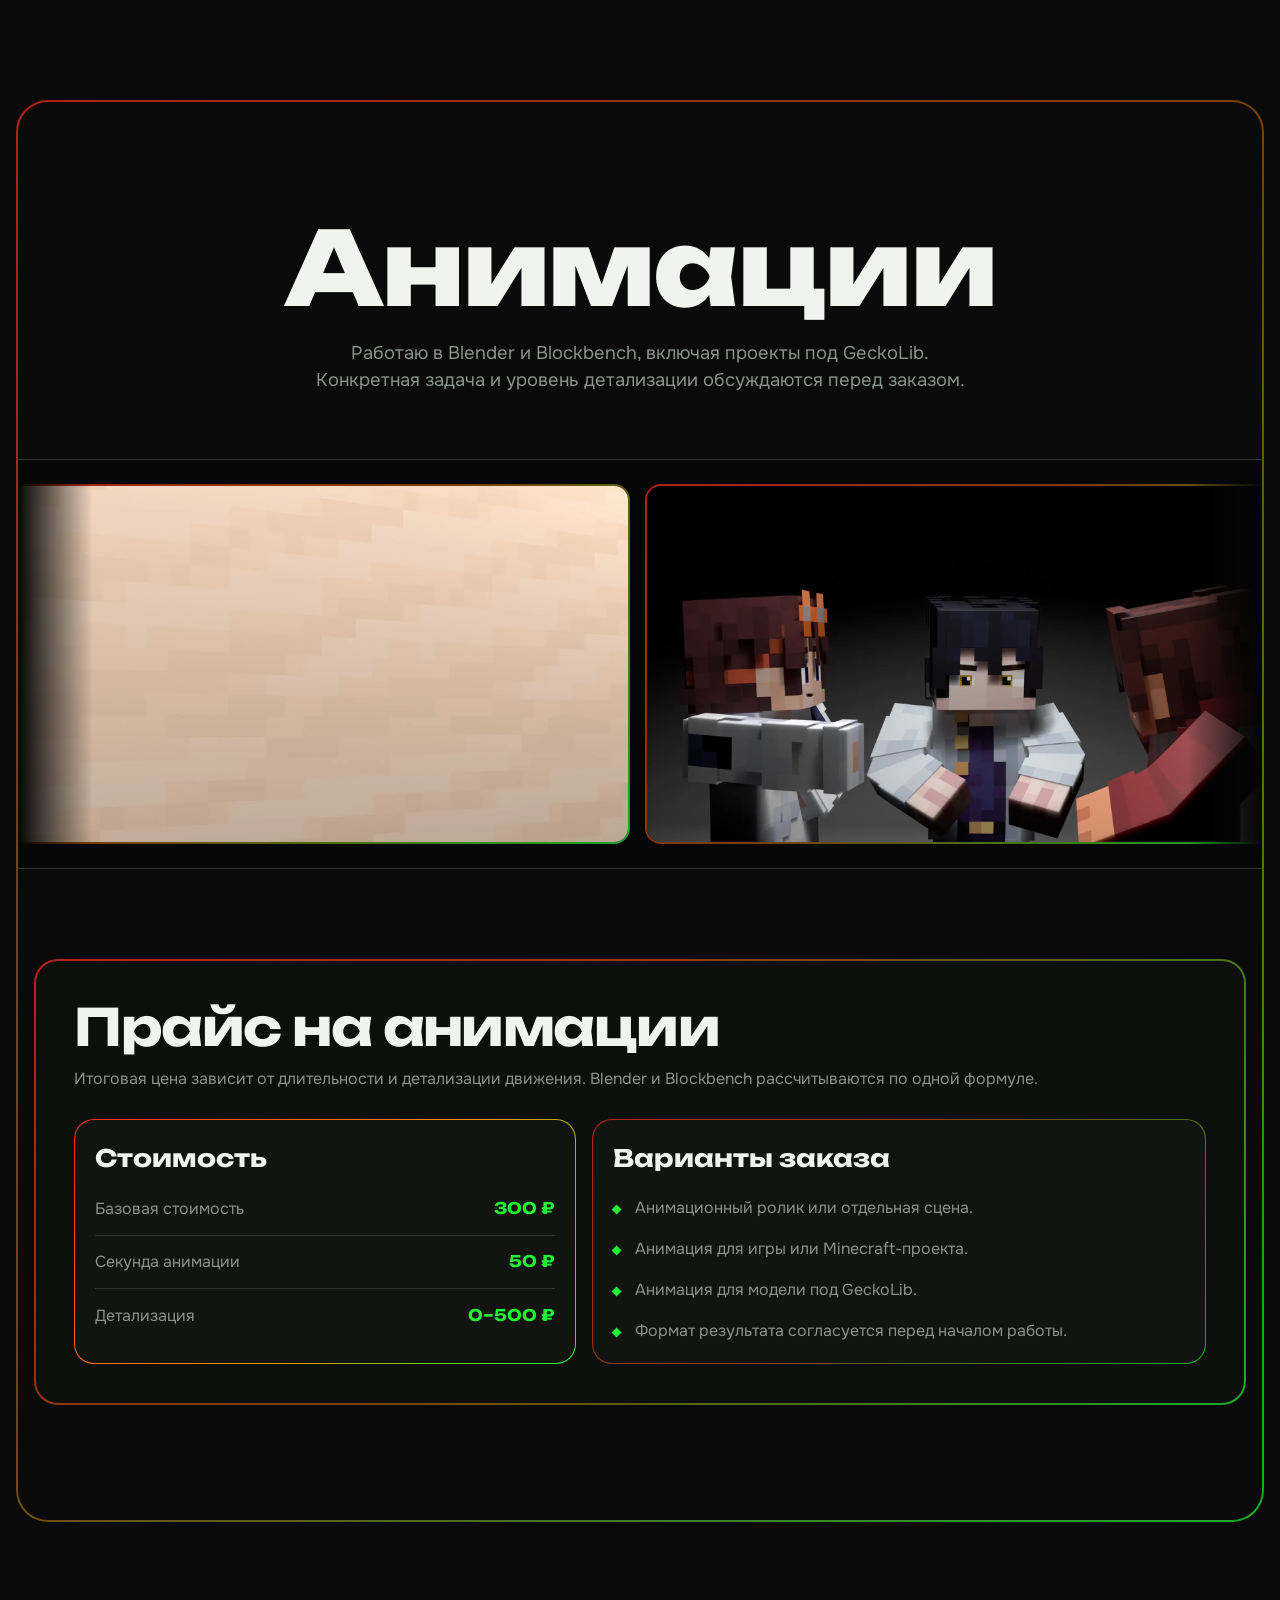
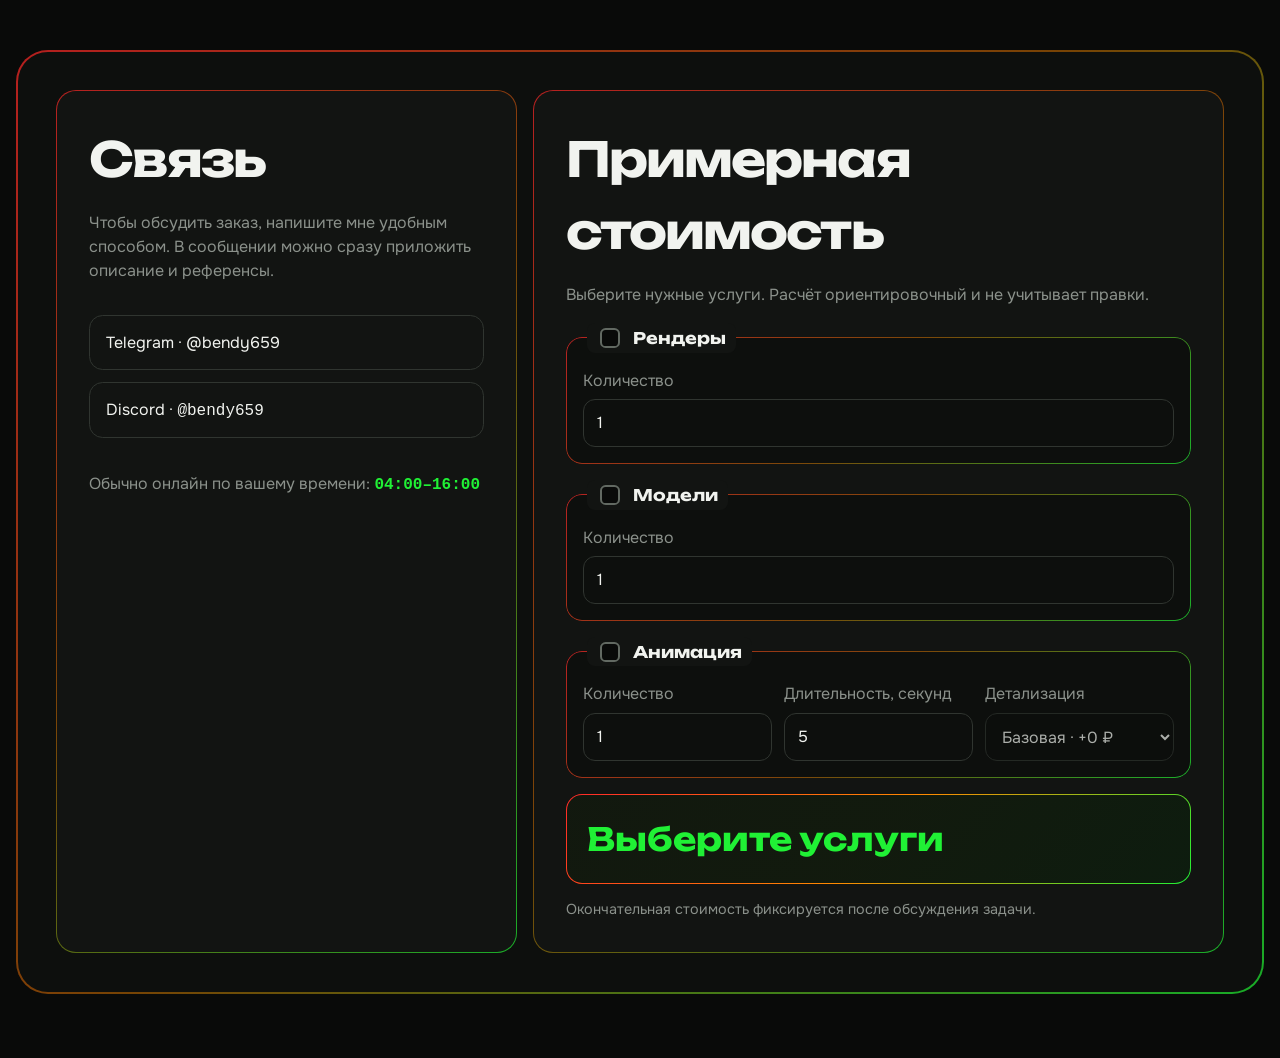
==== commit f68fb3db: "upd" ====
--- a/index.html
+++ b/index.html
@@ -35,56 +35,54 @@
     <main>
         <section class="welcome" id="welcome">
             <div class="welcome-card" aria-labelledby="welcome-title">
-            <div class="media-frame">
-                <img
-                    class="media-placeholder"
-                    src="assets/images/hero/hello.webp"
-                    alt="Приветственная анимация"
-                >
-            </div>
-
-            <div class="intro">
-                <div class="identity" aria-label="Автор портфолио: BENDY659">
-                    <span class="nickname">_BENDY659_</span>
-                    <span class="wolf" aria-hidden="true">🐺︎</span>
+                <div class="media-frame">
+                    <img
+                        class="media-placeholder"
+                        src="assets/images/branding/header.png"
+                        alt="Аватар BENDY659"
+                    >
                 </div>
 
-                <div class="message">
-                    <p class="message-label">WELCOME MESSAGE</p>
-                    <h1 id="welcome-title">
-                        Привет! <span class="waving-hand" aria-hidden="true">👋</span>
-                    </h1>
-
-                    <div class="message-copy">
-                        <p>
-                            Я занимаюсь заказами для Minecraft по категориям:
-                            «Рендеры», «Модели» и «Анимации» — в частности,
-                            в Blockbench (GeckoLib) и Blender.
-                        </p>
-                        <p>
-                            Я продолжаю развиваться, поэтому берусь за задачи,
-                            которые соответствуют моему опыту и возможностям 😄
-                        </p>
-                        <p>
-                            По всем заказам и вопросам пишите мне в
-                            Telegram: <a href="https://t.me/bendy659">@bendy659</a>
-                            или Discord: <code>@bendy659</code>.
-                        </p>
-                        <p class="timezone">
-                            Обычно онлайн по вашему времени:
-                            <span class="local-time">
-                                <span id="visitor-availability">определяю…</span>
-                            </span>
-                        </p>
+                <div class="intro">
+                    <div class="identity" aria-label="Автор портфолио: BENDY659">
+                        <span class="nickname">_BENDY659_</span>
+                        <span class="wolf" aria-hidden="true">🐺︎</span>
+                    </div>
+
+                    <div class="message">
+                        <h1 id="welcome-title">
+                            Привет! <span class="waving-hand" aria-hidden="true">👋</span>
+                        </h1>
+
+                        <div class="message-copy">
+                            <p>
+                                Я занимаюсь заказами для Minecraft по категориям:
+                                «Рендеры», «Модели» и «Анимации» — в частности,
+                                в Blockbench (GeckoLib) и Blender.
+                            </p>
+                            <p>
+                                Я продолжаю развиваться, поэтому берусь за задачи,
+                                которые соответствуют моему опыту и возможностям 😄
+                            </p>
+                            <p>
+                                По всем заказам и вопросам пишите мне в
+                                Telegram: <a href="https://t.me/bendy659">@bendy659</a>
+                                или Discord: <code>@bendy659</code>.
+                            </p>
+                            <p class="timezone">
+                                Обычно онлайн по вашему времени:
+                                <span class="local-time">
+                                    <span id="visitor-availability">определяю…</span>
+                                </span>
+                            </p>
+                        </div>
                     </div>
                 </div>
             </div>
-            </div>
         </section>
 
         <section class="order-guide" aria-labelledby="order-guide-title">
             <header class="guide-heading">
-                <p class="category-label">BEFORE ORDERING</p>
                 <h2 id="order-guide-title">Перед заказом</h2>
                 <p>Общие условия действуют для рендеров, моделей и анимаций.</p>
             </header>
@@ -132,8 +130,10 @@
             data-gallery
             data-gallery-item-label="Рендер"
         >
+            <div class="category-sticky-heading" aria-hidden="true">
+                <span>Рендеры</span>
+            </div>
             <header class="category-heading">
-                <p class="category-label">PORTFOLIO CATEGORY</p>
                 <h2 class="category-title" id="renders-title">Рендеры</h2>
                 <p>Листайте ленту или нажмите на работу, чтобы рассмотреть её полностью.</p>
             </header>
@@ -222,7 +222,6 @@
 
             <section class="render-pricing" aria-labelledby="render-pricing-title">
                 <header class="pricing-heading">
-                    <p class="category-label">RENDER PRICING</p>
                     <h3 id="render-pricing-title">Прайс на рендеры</h3>
                     <p>Цена согласуется и фиксируется до начала работы.</p>
                 </header>
@@ -233,7 +232,7 @@
                         <dl class="price-list">
                             <div>
                                 <dt>Рендер или превью</dt>
-                                <dd><span>от</span> 850 ₽</dd>
+                                <dd data-price-key="renderBase" data-price-prefix="от ">от 850 ₽</dd>
                             </div>
                         </dl>
                     </article>
@@ -258,8 +257,10 @@
             data-gallery
             data-gallery-item-label="Модель"
         >
+            <div class="category-sticky-heading" aria-hidden="true">
+                <span>Модели</span>
+            </div>
             <header class="category-heading">
-                <p class="category-label">PORTFOLIO CATEGORY</p>
                 <h2 class="category-title" id="models-title">Модели</h2>
                 <p>
                     Модели для Minecraft, созданные в Blockbench. К модели можно отдельно
@@ -416,7 +417,6 @@
 
             <section class="render-pricing" aria-labelledby="models-order-title">
                 <header class="pricing-heading">
-                    <p class="category-label">MODEL COMMISSIONS</p>
                     <h3 id="models-order-title">Заказ моделей</h3>
                     <p>
                         Делаю модели для Minecraft в Blockbench.
@@ -430,7 +430,7 @@
                         <dl class="price-list">
                             <div>
                                 <dt>Модель в Blockbench</dt>
-                                <dd>После оценки</dd>
+                                <dd data-price-key="modelBase" data-price-prefix="от ">от 1 000 ₽</dd>
                             </div>
                         </dl>
                     </article>
@@ -455,8 +455,10 @@
             data-gallery
             data-gallery-item-label="Анимация"
         >
+            <div class="category-sticky-heading" aria-hidden="true">
+                <span>Анимации</span>
+            </div>
             <header class="category-heading">
-                <p class="category-label">PORTFOLIO CATEGORY</p>
                 <h2 class="category-title" id="animations-title">Анимации</h2>
                 <p>
                     Работаю в Blender и Blockbench, включая проекты под GeckoLib.
@@ -613,7 +615,6 @@
 
             <section class="render-pricing" aria-labelledby="animation-pricing-title">
                 <header class="pricing-heading">
-                    <p class="category-label">ANIMATION PRICING</p>
                     <h3 id="animation-pricing-title">Прайс на анимации</h3>
                     <p>
                         Итоговая цена зависит от длительности и детализации движения.
@@ -627,15 +628,15 @@
                         <dl class="price-list">
                             <div>
                                 <dt>Базовая стоимость</dt>
-                                <dd>500 ₽</dd>
+                                <dd data-price-key="animationBase">500 ₽</dd>
                             </div>
                             <div>
                                 <dt>Секунда анимации</dt>
-                                <dd>100 ₽</dd>
+                                <dd data-price-key="animationPerSecond">100 ₽</dd>
                             </div>
                             <div>
                                 <dt>Детализация</dt>
-                                <dd>0–600 ₽</dd>
+                                <dd data-price-key="animationDetailHigh" data-price-prefix="0–">0–600 ₽</dd>
                             </div>
                         </dl>
                     </article>
@@ -656,7 +657,6 @@
         <section class="contact-section" id="contact" aria-labelledby="contact-title">
             <div class="contact-grid">
                 <article class="contact-card">
-                    <p class="category-label">CONTACT</p>
                     <h2 id="contact-title">Связь</h2>
                     <p>
                         Чтобы обсудить заказ, напишите мне удобным способом.
@@ -673,7 +673,6 @@
                 </article>
 
                 <form class="calculator-card" id="price-calculator">
-                    <p class="category-label">PRICE ESTIMATE</p>
                     <h2>Примерная стоимость</h2>
                     <p class="calculator-intro">
                         Выберите нужные услуги. Расчёт ориентировочный и не учитывает правки.
@@ -715,9 +714,9 @@
                             <label>
                                 Детализация
                                 <select name="animation-detail">
-                                    <option value="0">Базовая · +0 ₽</option>
-                                    <option value="300">Средняя · +300 ₽</option>
-                                    <option value="600">Высокая · +600 ₽</option>
+                                    <option value="0" data-price-key="animationDetailBasic" data-price-label="Базовая">Базовая · +0 ₽</option>
+                                    <option value="300" data-price-key="animationDetailMedium" data-price-label="Средняя">Средняя · +300 ₽</option>
+                                    <option value="600" data-price-key="animationDetailHigh" data-price-label="Высокая">Высокая · +600 ₽</option>
                                 </select>
                             </label>
                         </div>
--- a/css/styles.css
+++ b/css/styles.css
@@ -9,7 +9,15 @@
     --orange: #ff8a00;
     --green: #20f135;
     --line: #303530;
+    --border-gradient: linear-gradient(
+        135deg,
+        rgba(255, 41, 41, 0.7),
+        rgba(255, 138, 0, 0.45) 48%,
+        rgba(32, 241, 53, 0.7)
+    );
+    --border-gradient-strong: linear-gradient(135deg, var(--red), var(--orange), var(--green));
     --background-parallax: 0px;
+    --site-header-height: 7rem;
 }
 
 * {
@@ -21,6 +29,26 @@
     background: var(--background);
     scroll-behavior: smooth;
     scroll-padding-top: 7.5rem;
+    scrollbar-color: var(--green) #050605;
+    scrollbar-width: thin;
+}
+
+html::-webkit-scrollbar {
+    width: 0.85rem;
+}
+
+html::-webkit-scrollbar-track {
+    background: #050605;
+}
+
+html::-webkit-scrollbar-thumb {
+    border: 3px solid #050605;
+    border-radius: 999px;
+    background: linear-gradient(180deg, var(--red), var(--orange), var(--green));
+}
+
+html::-webkit-scrollbar-thumb:hover {
+    background: linear-gradient(180deg, #ff4d4d, #ff9f2f, #52ff63);
 }
 
 body {
@@ -65,11 +93,18 @@
 
 .site-header {
     position: sticky;
-    top: 0;
+    top: 0.5rem;
     z-index: 20;
-    border-bottom: 1px solid var(--line);
-    background: #050605;
-    animation: enter-header 0.45s ease-out both;
+    width: calc(100% - 1rem);
+    margin-inline: auto;
+    overflow: clip;
+    border: 2px solid transparent;
+    border-radius: 1.5rem;
+    background:
+        linear-gradient(#050605, #050605) padding-box,
+        var(--border-gradient-strong) border-box;
+    box-shadow: 0 0.75rem 2rem rgba(0, 0, 0, 0.36);
+    animation: assemble-site-header 0.9s cubic-bezier(0.4, 0, 0.2, 1) both;
 }
 
 .header-inner {
@@ -93,6 +128,7 @@
     transition:
         border-color 160ms ease,
         background-color 160ms ease;
+    animation: reveal-header-control 0.35s 0.62s ease-out both;
 }
 
 .home-link:hover,
@@ -138,6 +174,27 @@
     transition:
         border-color 160ms ease,
         color 160ms ease;
+    animation: type-header-link 0.42s steps(12, end) both;
+}
+
+.category-nav a:nth-child(1) {
+    animation-delay: 0.72s;
+}
+
+.category-nav a:nth-child(2) {
+    animation-delay: 0.84s;
+}
+
+.category-nav a:nth-child(3) {
+    animation-delay: 0.96s;
+}
+
+.category-nav a:nth-child(4) {
+    animation-delay: 1.08s;
+}
+
+.category-nav a:nth-child(5) {
+    animation-delay: 1.2s;
 }
 
 .category-nav a:hover,
@@ -159,28 +216,34 @@
 }
 
 .welcome-card {
-    display: grid;
-    grid-template-columns: minmax(16rem, 0.62fr) minmax(22rem, 1.5fr);
-    gap: clamp(1rem, 2.5vw, 2rem);
+    --welcome-avatar-size: clamp(11rem, 18vw, 17rem);
+    --welcome-avatar-offset-x: clamp(2.5rem, 4vw, 4rem);
+    --welcome-panel-offset-x: clamp(2.5rem, 4.5vw, 4.25rem);
+    --welcome-panel-offset-y: clamp(3.5rem, 6vw, 5.5rem);
+
+    position: relative;
+    min-width: 0;
     width: min(100%, 110rem);
-    padding: clamp(1rem, 2.5vw, 2rem);
-    border: 1px solid var(--line);
-    background: var(--panel-deep);
-    animation: reveal-card 0.45s ease-out both;
+    padding-top: var(--welcome-panel-offset-y);
+    padding-left: var(--welcome-panel-offset-x);
 }
 
 .media-frame {
-    position: relative;
-    align-self: center;
-    width: 100%;
-    min-height: 0;
+    position: absolute;
+    top: 0;
+    left: var(--welcome-avatar-offset-x);
+    z-index: 3;
+    width: var(--welcome-avatar-size);
     aspect-ratio: 1;
     padding: 0.35rem;
     overflow: hidden;
     border: 4px solid var(--red);
-    background: var(--panel);
+    border-radius: 50%;
+    background: #050605;
     opacity: 0;
-    animation: enter-from-left 0.6s 0.12s ease-out forwards;
+    transform: scale(0);
+    transform-origin: center;
+    animation: reveal-welcome-avatar 1.35s 0.08s cubic-bezier(0.22, 1, 0.36, 1) forwards;
 }
 
 .media-placeholder {
@@ -188,9 +251,9 @@
     width: 100%;
     height: 100%;
     min-height: inherit;
-    object-fit: cover;
+    border-radius: 50%;
+    object-fit: contain;
     object-position: center;
-    filter: saturate(0.82) contrast(1.05);
 }
 
 .intro {
@@ -198,20 +261,27 @@
     grid-template-rows: auto 1fr;
     gap: clamp(1rem, 2vw, 1.5rem);
     min-width: 0;
+    min-height: clamp(28rem, 38vw, 34rem);
+    padding: clamp(1.5rem, 3vw, 3rem);
+    overflow: hidden;
+    border: 4px solid var(--green);
+    border-radius: clamp(1.25rem, 2.5vw, 2.25rem);
+    background: var(--panel-deep);
+    opacity: 0;
+    clip-path: inset(0 100% 82% 0 round clamp(1.25rem, 2.5vw, 2.25rem));
+    animation: reveal-welcome-panel 1.25s 1.05s cubic-bezier(0.4, 0, 0.2, 1) forwards;
 }
 
 .identity {
     display: flex;
     align-items: center;
-    justify-content: center;
+    justify-content: flex-start;
     gap: clamp(0.5rem, 1.6vw, 1rem);
-    min-height: 7.25rem;
-    padding: 1rem 1.4rem;
-    overflow: hidden;
-    border: 1px solid var(--line);
-    background: #050605;
+    min-width: 0;
+    min-height: clamp(5rem, 8vw, 7rem);
+    padding-left: clamp(8rem, 15vw, 14rem);
     opacity: 0;
-    animation: enter-from-top 0.55s 0.22s ease-out forwards;
+    animation: reveal-welcome-content 0.35s 2.16s ease-out forwards;
 }
 
 .nickname,
@@ -247,22 +317,11 @@
 .message {
     display: flex;
     flex-direction: column;
-    justify-content: center;
+    justify-content: flex-start;
     min-height: 18rem;
-    padding: clamp(1.4rem, 4vw, 3.5rem);
-    border: 4px solid var(--green);
-    background: var(--panel);
+    padding: clamp(0.25rem, 1vw, 1rem);
     opacity: 0;
-    animation: enter-from-bottom 0.6s 0.32s ease-out forwards;
-}
-
-.message-label {
-    margin: 0 0 1rem;
-    color: var(--muted);
-    font-family: "Courier New", Courier, monospace;
-    font-size: 0.875rem;
-    font-weight: 700;
-    letter-spacing: 0.14em;
+    animation: reveal-welcome-content 0.35s 2.26s ease-out forwards;
 }
 
 .message h1 {
@@ -275,7 +334,8 @@
 }
 
 .message-copy {
-    max-width: 60rem;
+    width: 100%;
+    max-width: none;
     margin: 1.5rem 0 0;
     font-size: clamp(1rem, 1.8vw, 1.25rem);
     line-height: 1.55;
@@ -310,8 +370,12 @@
     width: min(calc(100% - 2rem), 110rem);
     margin: clamp(2rem, 5vw, 4rem) auto;
     padding: clamp(4rem, 8vw, 7rem) 1rem;
-    border: 1px solid var(--line);
-    background: var(--panel-deep);
+    overflow: clip;
+    border: 2px solid transparent;
+    border-radius: 2rem;
+    background:
+        linear-gradient(var(--panel-deep), var(--panel-deep)) padding-box,
+        var(--border-gradient) border-box;
 }
 
 .guide-heading {
@@ -344,8 +408,11 @@
 .guide-card {
     min-height: 12rem;
     padding: clamp(1.25rem, 3vw, 2rem);
-    border: 1px solid var(--line);
-    background: var(--panel);
+    border: 1px solid transparent;
+    border-radius: 1.25rem;
+    background:
+        linear-gradient(var(--panel), var(--panel)) padding-box,
+        var(--border-gradient) border-box;
 }
 
 .guide-card h3 {
@@ -360,8 +427,9 @@
 }
 
 .guide-card-accent {
-    border-color: var(--green);
-    background: rgba(32, 241, 53, 0.04);
+    background:
+        linear-gradient(rgba(13, 24, 14, 0.98), rgba(13, 24, 14, 0.98)) padding-box,
+        var(--border-gradient-strong) border-box;
 }
 
 .portfolio-section {
@@ -369,9 +437,12 @@
     min-height: 100svh;
     margin: clamp(2rem, 5vw, 4rem) auto;
     padding: clamp(4rem, 9vw, 8rem) 0;
-    overflow: hidden;
-    border: 1px solid var(--line);
-    background: #090a09;
+    overflow: clip;
+    border: 2px solid transparent;
+    border-radius: 2rem;
+    background:
+        linear-gradient(#090a09, #090a09) padding-box,
+        var(--border-gradient) border-box;
 }
 
 .category-heading {
@@ -380,13 +451,37 @@
     text-align: center;
 }
 
-.category-label {
-    margin: 0 0 0.65rem;
-    color: var(--muted);
-    font-family: "Courier New", Courier, monospace;
-    font-size: 0.875rem;
-    font-weight: 700;
-    letter-spacing: 0.14em;
+.category-sticky-heading {
+    position: sticky;
+    top: var(--site-header-height);
+    z-index: 10;
+    height: 0;
+    opacity: 0;
+    pointer-events: none;
+    transform: translateY(-0.5rem);
+    transition:
+        opacity 160ms ease,
+        transform 160ms ease;
+}
+
+.category-sticky-heading span {
+    display: block;
+    width: 100%;
+    padding: 0.85rem 1rem;
+    border-bottom: 1px solid var(--line);
+    background: rgba(9, 10, 9, 0.96);
+    box-shadow: 0 0.75rem 1.5rem rgba(0, 0, 0, 0.24);
+    font-family: "Unbounded", Arial, sans-serif;
+    font-size: clamp(1.6rem, 3vw, 2.5rem);
+    font-weight: 800;
+    line-height: 1;
+    text-align: center;
+    backdrop-filter: blur(0.5rem);
+}
+
+.portfolio-section.is-heading-stuck .category-sticky-heading {
+    opacity: 1;
+    transform: none;
 }
 
 .category-title {
@@ -483,8 +578,11 @@
     height: 100%;
     padding: 0;
     overflow: hidden;
-    border: 1px solid var(--line);
-    background: var(--panel-deep);
+    border: 2px solid transparent;
+    border-radius: 1rem;
+    background:
+        linear-gradient(var(--panel-deep), var(--panel-deep)) padding-box,
+        var(--border-gradient) border-box;
     cursor: zoom-in;
     transition:
         border-color 180ms ease,
@@ -494,7 +592,9 @@
 
 .render-card:hover,
 .render-card:focus-visible {
-    border-color: var(--green);
+    background:
+        linear-gradient(var(--panel-deep), var(--panel-deep)) padding-box,
+        var(--border-gradient-strong) border-box;
     filter: brightness(1.08);
     outline: none;
     transform: translateY(-0.25rem);
@@ -513,8 +613,12 @@
     width: min(calc(100% - 2rem), 96rem);
     margin: clamp(3rem, 7vw, 6rem) auto 0;
     padding: clamp(1.25rem, 3vw, 2.5rem);
-    border: 1px solid var(--line);
-    background: var(--panel-deep);
+    overflow: clip;
+    border: 2px solid transparent;
+    border-radius: 1.5rem;
+    background:
+        linear-gradient(var(--panel-deep), var(--panel-deep)) padding-box,
+        var(--border-gradient) border-box;
 }
 
 .pricing-heading {
@@ -543,8 +647,11 @@
 
 .pricing-cell {
     padding: 1.25rem;
-    border: 1px solid var(--line);
-    background: var(--panel);
+    border: 1px solid transparent;
+    border-radius: 1.25rem;
+    background:
+        linear-gradient(var(--panel), var(--panel)) padding-box,
+        var(--border-gradient) border-box;
 }
 
 .pricing-cell h4 {
@@ -554,7 +661,9 @@
 }
 
 .price-cell {
-    border-color: var(--green);
+    background:
+        linear-gradient(var(--panel), var(--panel)) padding-box,
+        var(--border-gradient-strong) border-box;
 }
 
 .price-list {
@@ -630,8 +739,12 @@
     width: min(calc(100% - 2rem), 90rem);
     margin: clamp(2rem, 5vw, 4rem) auto;
     padding: clamp(1rem, 3vw, 2.5rem);
-    border: 1px solid var(--line);
-    background: var(--panel-deep);
+    overflow: clip;
+    border: 2px solid transparent;
+    border-radius: 2rem;
+    background:
+        linear-gradient(var(--panel-deep), var(--panel-deep)) padding-box,
+        var(--border-gradient) border-box;
 }
 
 .contact-grid {
@@ -643,8 +756,11 @@
 .contact-card,
 .calculator-card {
     padding: clamp(1.25rem, 3vw, 2rem);
-    border: 1px solid var(--line);
-    background: var(--panel);
+    border: 1px solid transparent;
+    border-radius: 1.25rem;
+    background:
+        linear-gradient(var(--panel), var(--panel)) padding-box,
+        var(--border-gradient) border-box;
 }
 
 .contact-card h2,
@@ -655,7 +771,7 @@
     letter-spacing: -0.04em;
 }
 
-.contact-card > p:not(.category-label),
+.contact-card > p,
 .calculator-intro,
 .calculator-note {
     color: var(--muted);
@@ -672,6 +788,7 @@
     margin: 0;
     padding: 0.9rem 1rem;
     border: 1px solid var(--line);
+    border-radius: 0.85rem;
     color: var(--ink);
     text-decoration: none;
 }
@@ -699,7 +816,11 @@
 .calculator-service {
     margin: 1rem 0 0;
     padding: 1rem;
-    border: 1px solid var(--line);
+    border: 1px solid transparent;
+    border-radius: 1rem;
+    background:
+        linear-gradient(var(--panel-deep), var(--panel-deep)) padding-box,
+        var(--border-gradient) border-box;
     opacity: 0.62;
     transition:
         border-color 160ms ease,
@@ -707,12 +828,17 @@
 }
 
 .calculator-service.is-selected {
-    border-color: var(--green);
+    background:
+        linear-gradient(var(--panel-deep), var(--panel-deep)) padding-box,
+        var(--border-gradient-strong) border-box;
     opacity: 1;
 }
 
 .calculator-service legend {
-    padding: 0 0.4rem;
+    margin-left: 0.25rem;
+    padding: 0.1rem 0.6rem;
+    border-radius: 0.5rem;
+    background: var(--panel);
     font-family: "Unbounded", Arial, sans-serif;
     font-weight: 700;
 }
@@ -741,17 +867,59 @@
     min-width: 0;
     padding: 0.7rem 0.8rem;
     border: 1px solid var(--line);
-    border-radius: 0;
+    border-radius: 0.75rem;
     background: var(--panel-deep);
     color: var(--ink);
     font: inherit;
 }
 
 .calculator-service input[type="checkbox"] {
-    width: 1.1rem;
-    height: 1.1rem;
+    display: grid;
+    width: 1.25rem;
+    height: 1.25rem;
     padding: 0;
-    accent-color: var(--green);
+    place-content: center;
+    appearance: none;
+    border: 2px solid #626962;
+    border-radius: 0.35rem;
+    background: #090a09;
+    cursor: pointer;
+    transition:
+        background 160ms ease,
+        box-shadow 160ms ease,
+        transform 160ms ease;
+}
+
+.calculator-service input[type="checkbox"]::before {
+    width: 0.58rem;
+    height: 0.32rem;
+    border-bottom: 2px solid #050605;
+    border-left: 2px solid #050605;
+    content: "";
+    transform: rotate(-45deg) scale(0);
+    transition: transform 140ms ease-out;
+}
+
+.calculator-service input[type="checkbox"]:checked {
+    border-color: var(--green);
+    background: var(--green);
+    box-shadow: 0 0 0.65rem rgba(32, 241, 53, 0.2);
+}
+
+.calculator-service input[type="checkbox"]:checked::before {
+    transform: rotate(-45deg) scale(1);
+}
+
+.calculator-service input[type="checkbox"]:active {
+    transform: scale(0.9);
+}
+
+.calculator-service input[type="checkbox"]:hover {
+    border-color: var(--orange);
+}
+
+.calculator-service input[type="checkbox"]:checked:hover {
+    border-color: var(--green);
 }
 
 .calculator-service input:focus-visible,
@@ -764,8 +932,11 @@
     display: block;
     margin-top: 1rem;
     padding: 1.25rem;
-    border: 1px solid var(--green);
-    background: rgba(32, 241, 53, 0.04);
+    border: 1px solid transparent;
+    border-radius: 1rem;
+    background:
+        linear-gradient(rgba(13, 24, 14, 0.98), rgba(13, 24, 14, 0.98)) padding-box,
+        var(--border-gradient-strong) border-box;
     color: var(--green);
     font-family: "Unbounded", Arial, sans-serif;
     font-size: clamp(1.35rem, 3vw, 2rem);
@@ -876,56 +1047,274 @@
     animation: wave-hand 2.4s ease-in-out infinite;
 }
 
-@keyframes reveal-card {
+.motion-ready .motion-target {
+    opacity: 0;
+    clip-path: inset(49% 49% 49% 49% round 1.25rem);
+}
+
+.motion-sentinel {
+    display: block;
+    width: 1px;
+    height: 1px;
+    margin-bottom: -1px;
+    pointer-events: none;
+}
+
+.motion-ready .motion-panel.is-revealed:not(.motion-complete) {
+    animation: assemble-motion-panel 1s cubic-bezier(0.4, 0, 0.2, 1) both;
+}
+
+.motion-ready .motion-card.is-revealed:not(.motion-complete) {
+    animation: assemble-motion-card 0.72s
+        calc(var(--motion-order, 0) * 70ms)
+        cubic-bezier(0.4, 0, 0.2, 1)
+        both;
+}
+
+.motion-ready .motion-target.motion-complete {
+    opacity: 1;
+    clip-path: none;
+}
+
+.motion-ready .motion-text {
+    opacity: 0;
+}
+
+.motion-ready .motion-title-text {
+    clip-path: inset(0 100% 0 0);
+}
+
+.motion-ready .motion-title-text.is-text-revealed {
+    animation: type-motion-title 0.62s
+        var(--motion-text-delay)
+        steps(var(--motion-text-steps), end)
+        both;
+}
+
+.motion-ready .motion-copy-text.is-text-revealed {
+    animation: reveal-motion-copy 0.48s var(--motion-text-delay) ease-out both;
+}
+
+.motion-ready .portfolio-section .render-gallery {
+    opacity: 0;
+    clip-path: inset(0 100% 0 0);
+}
+
+.motion-ready .portfolio-section.is-revealed .render-gallery {
+    animation: reveal-motion-gallery 0.72s 1.02s cubic-bezier(0.4, 0, 0.2, 1) both;
+}
+
+.motion-ready .portfolio-section .render-card {
+    opacity: 0;
+    transform: translateY(1rem) scale(0.96);
+}
+
+.motion-ready .portfolio-section.is-revealed .render-card {
+    animation: reveal-motion-media 0.5s
+        calc(1.12s + var(--motion-order, 0) * 65ms)
+        ease-out
+        both;
+}
+
+@keyframes assemble-site-header {
+    0% {
+        opacity: 0;
+        clip-path: inset(46% 49% 46% 49%);
+    }
+
+    28% {
+        opacity: 1;
+        clip-path: inset(46% 34% 46% 34%);
+    }
+
+    64% {
+        opacity: 1;
+        clip-path: inset(0 34% 0 34%);
+    }
+
+    100% {
+        opacity: 1;
+        clip-path: inset(0);
+    }
+}
+
+@keyframes reveal-header-control {
     from {
         opacity: 0;
+        transform: scale(0.65);
     }
 
     to {
         opacity: 1;
-    }
-}
-
-@keyframes enter-header {
+        transform: scale(1);
+    }
+}
+
+@keyframes type-header-link {
     from {
         opacity: 0;
-        transform: translateY(-100%);
+        clip-path: inset(0 100% 0 0);
     }
 
     to {
         opacity: 1;
-        transform: translateY(0);
-    }
-}
-
-@keyframes enter-from-left {
+        clip-path: inset(0);
+    }
+}
+
+@keyframes assemble-motion-panel {
+    0% {
+        opacity: 0;
+        clip-path: inset(49% 49% 49% 49% round 1.25rem);
+    }
+
+    20% {
+        opacity: 1;
+        clip-path: inset(47% 36% 47% 36% round 1.25rem);
+    }
+
+    58% {
+        opacity: 1;
+        clip-path: inset(8% 36% 8% 36% round 1.25rem);
+    }
+
+    100% {
+        opacity: 1;
+        clip-path: inset(0 round 0);
+    }
+}
+
+@keyframes assemble-motion-card {
+    0% {
+        opacity: 0;
+        clip-path: inset(49% 49% 49% 49% round 0.75rem);
+    }
+
+    24% {
+        opacity: 1;
+        clip-path: inset(46% 34% 46% 34% round 0.75rem);
+    }
+
+    62% {
+        opacity: 1;
+        clip-path: inset(8% 34% 8% 34% round 0.75rem);
+    }
+
+    100% {
+        opacity: 1;
+        clip-path: inset(0 round 0);
+    }
+}
+
+@keyframes type-motion-title {
+    from {
+        opacity: 1;
+        clip-path: inset(0 100% 0 0);
+    }
+
+    to {
+        opacity: 1;
+        clip-path: inset(0);
+    }
+}
+
+@keyframes reveal-motion-copy {
     from {
         opacity: 0;
-        transform: translateX(-1.5rem);
+        transform: translateY(0.6rem);
     }
 
     to {
         opacity: 1;
-        transform: translateX(0);
-    }
-}
-
-@keyframes enter-from-top {
+        transform: translateY(0);
+    }
+}
+
+@keyframes reveal-motion-gallery {
     from {
         opacity: 0;
-        transform: translateY(-1.25rem);
+        clip-path: inset(0 100% 0 0);
     }
 
     to {
         opacity: 1;
-        transform: translateY(0);
-    }
-}
-
-@keyframes enter-from-bottom {
+        clip-path: inset(0);
+    }
+}
+
+@keyframes reveal-motion-media {
     from {
         opacity: 0;
-        transform: translateY(1.25rem);
+        transform: translateY(1rem) scale(0.96);
+    }
+
+    to {
+        opacity: 1;
+        transform: translateY(0) scale(1);
+    }
+}
+
+@keyframes reveal-welcome-avatar {
+    0% {
+        top: 50%;
+        left: 50%;
+        opacity: 0;
+        transform: translate(-50%, -50%) scale(0);
+    }
+
+    42% {
+        top: 50%;
+        left: 50%;
+        opacity: 1;
+        transform: translate(-50%, -50%) scale(1.06);
+    }
+
+    56% {
+        top: 50%;
+        left: 50%;
+        opacity: 1;
+        transform: translate(-50%, -50%) scale(1);
+    }
+
+    100% {
+        top: 0;
+        left: var(--welcome-avatar-offset-x);
+        opacity: 1;
+        transform: scale(1);
+    }
+}
+
+@keyframes reveal-welcome-panel {
+    0% {
+        opacity: 0;
+        clip-path: inset(0 100% 82% 0 round clamp(1.25rem, 2.5vw, 2.25rem));
+    }
+
+    12% {
+        opacity: 1;
+        clip-path: inset(0 88% 82% 0 round clamp(1.25rem, 2.5vw, 2.25rem));
+    }
+
+    48% {
+        opacity: 1;
+        clip-path: inset(0 22% 82% 0 round clamp(1.25rem, 2.5vw, 2.25rem));
+    }
+
+    72% {
+        opacity: 1;
+        clip-path: inset(0 0 40% 0 round clamp(1.25rem, 2.5vw, 2.25rem));
+    }
+
+    100% {
+        opacity: 1;
+        clip-path: inset(0 round clamp(1.25rem, 2.5vw, 2.25rem));
+    }
+}
+
+@keyframes reveal-welcome-content {
+    from {
+        opacity: 0;
+        transform: translateY(0.75rem);
     }
 
     to {
@@ -1033,17 +1422,22 @@
     }
 
     .welcome-card {
-        grid-template-columns: 1fr;
+        --welcome-avatar-size: clamp(7.5rem, 26vw, 9rem);
+        --welcome-avatar-offset-x: 0rem;
+        --welcome-panel-offset-x: clamp(2.25rem, 8vw, 3rem);
+        --welcome-panel-offset-y: clamp(2.5rem, 9vw, 3.25rem);
+
         max-width: 38rem;
     }
 
-    .media-frame {
-        min-height: auto;
-        aspect-ratio: 1;
+    .intro {
+        min-height: 0;
+        padding: 1.25rem;
     }
 
     .identity {
-        min-height: 6rem;
+        min-height: 5.75rem;
+        padding-left: clamp(5.25rem, 20vw, 7rem);
     }
 
     .nickname {
@@ -1091,25 +1485,25 @@
 
     .identity {
         min-height: 5rem;
-        padding: 0.75rem;
+        padding: 0 0 0 5.25rem;
     }
 
     .nickname {
-        font-size: clamp(1.6rem, 8vw, 2.35rem);
+        font-size: clamp(1.25rem, 5.5vw, 1.65rem);
     }
 
     .wolf {
-        font-size: clamp(2rem, 10vw, 2.75rem);
+        font-size: clamp(1.5rem, 7vw, 2rem);
     }
 
     .message {
         min-height: 14rem;
         padding: 1.25rem;
-        border-width: 3px;
     }
 
     .message h1 {
-        font-size: clamp(2.35rem, 12vw, 3.5rem);
+        font-size: clamp(2rem, 10vw, 2.8rem);
+        white-space: nowrap;
     }
 
     .render-track {
@@ -1133,8 +1527,11 @@
     }
 
     .site-header,
+    .home-link,
+    .category-nav a,
     .welcome-card,
     .media-frame,
+    .intro,
     .identity,
     .message,
     .nickname,
@@ -1145,4 +1542,14 @@
         transform: none;
     }
 
-}
+    .intro,
+    .motion-target,
+    .motion-text,
+    .render-gallery,
+    .render-card {
+        opacity: 1;
+        clip-path: inset(0);
+        transform: none;
+    }
+
+}
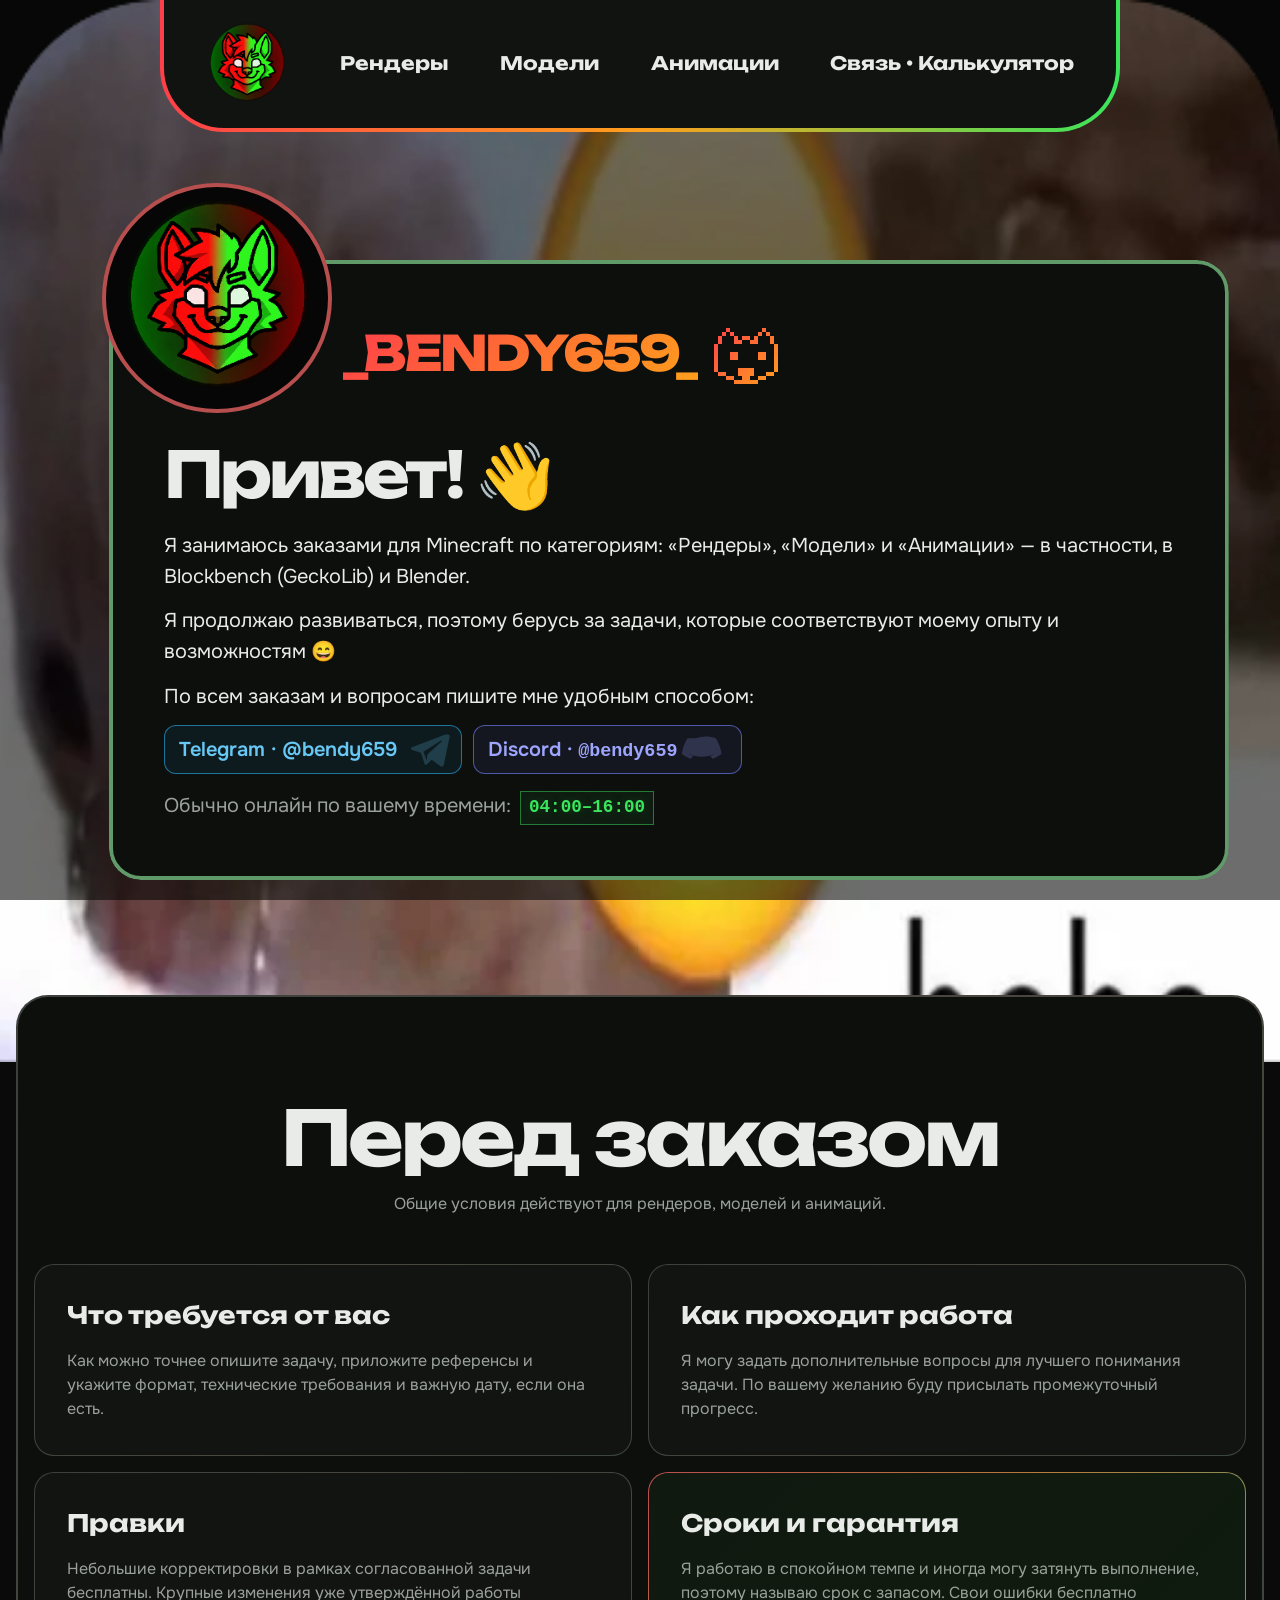
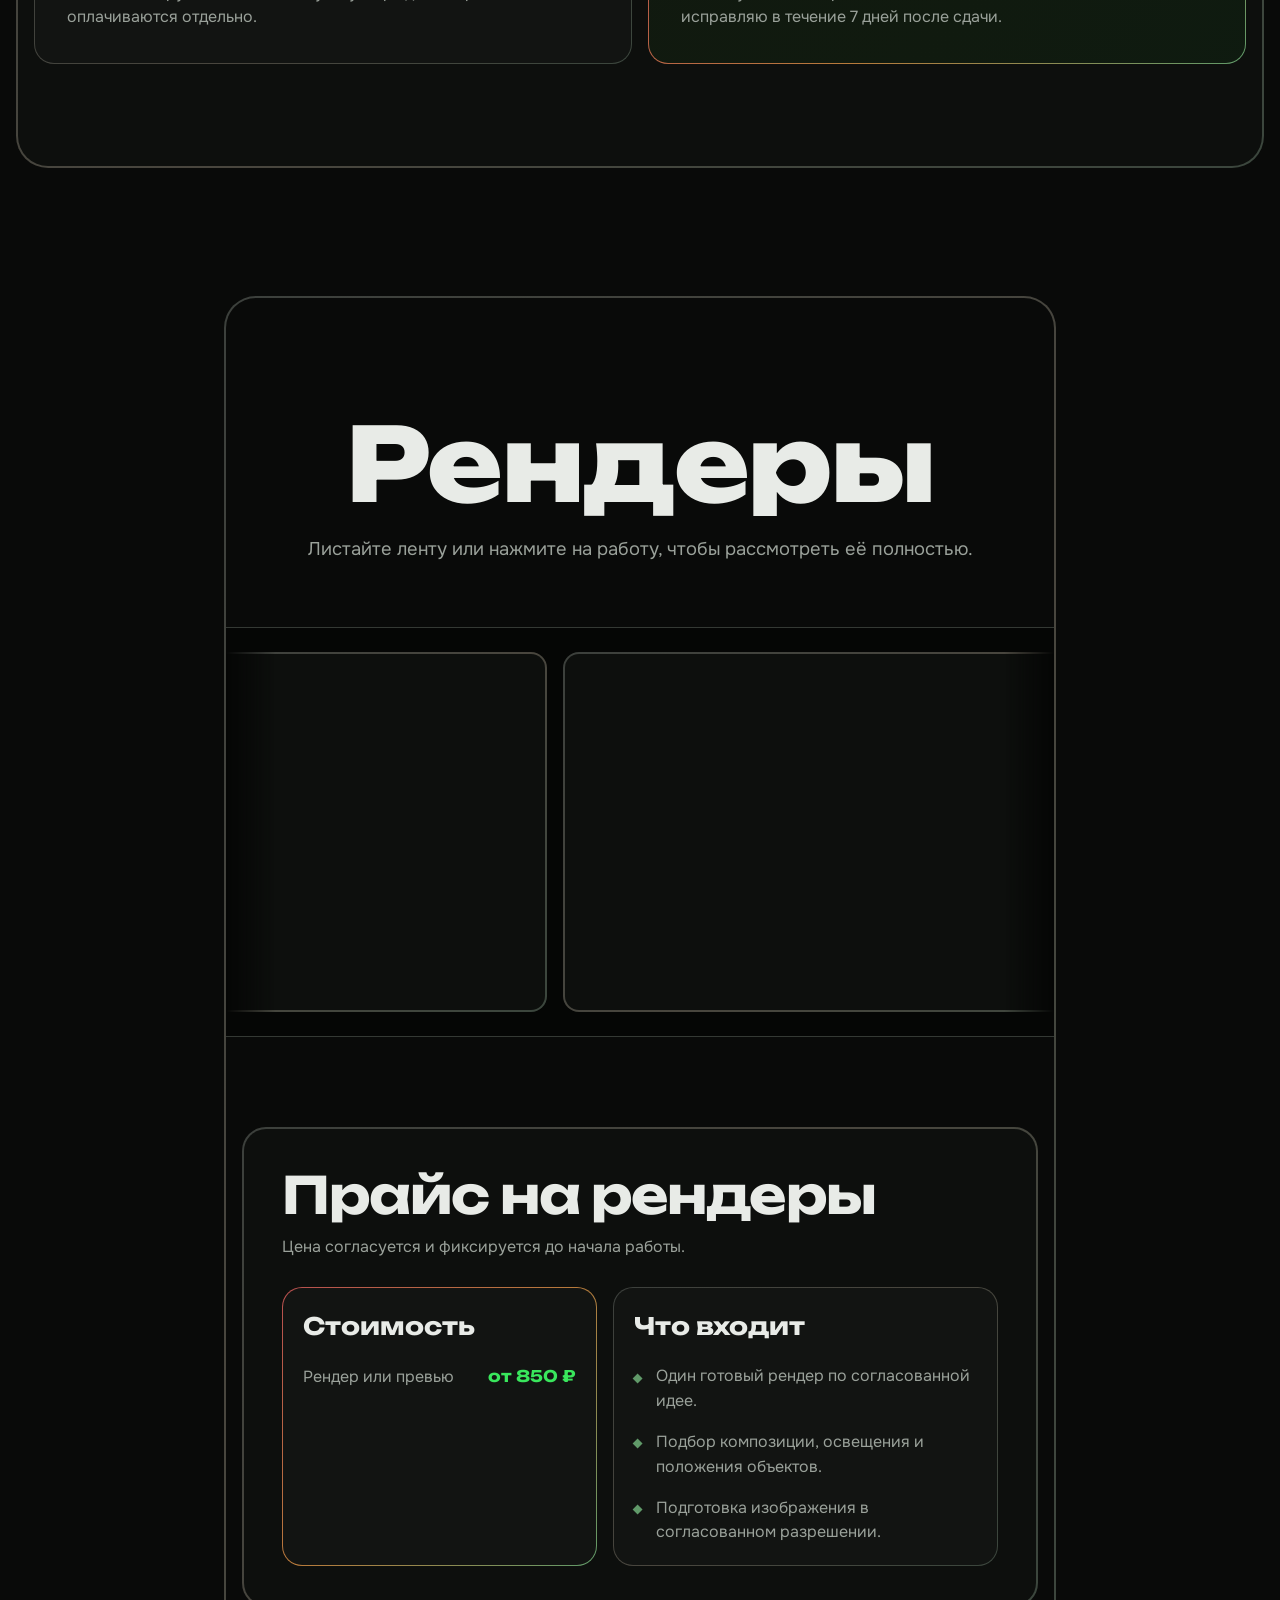
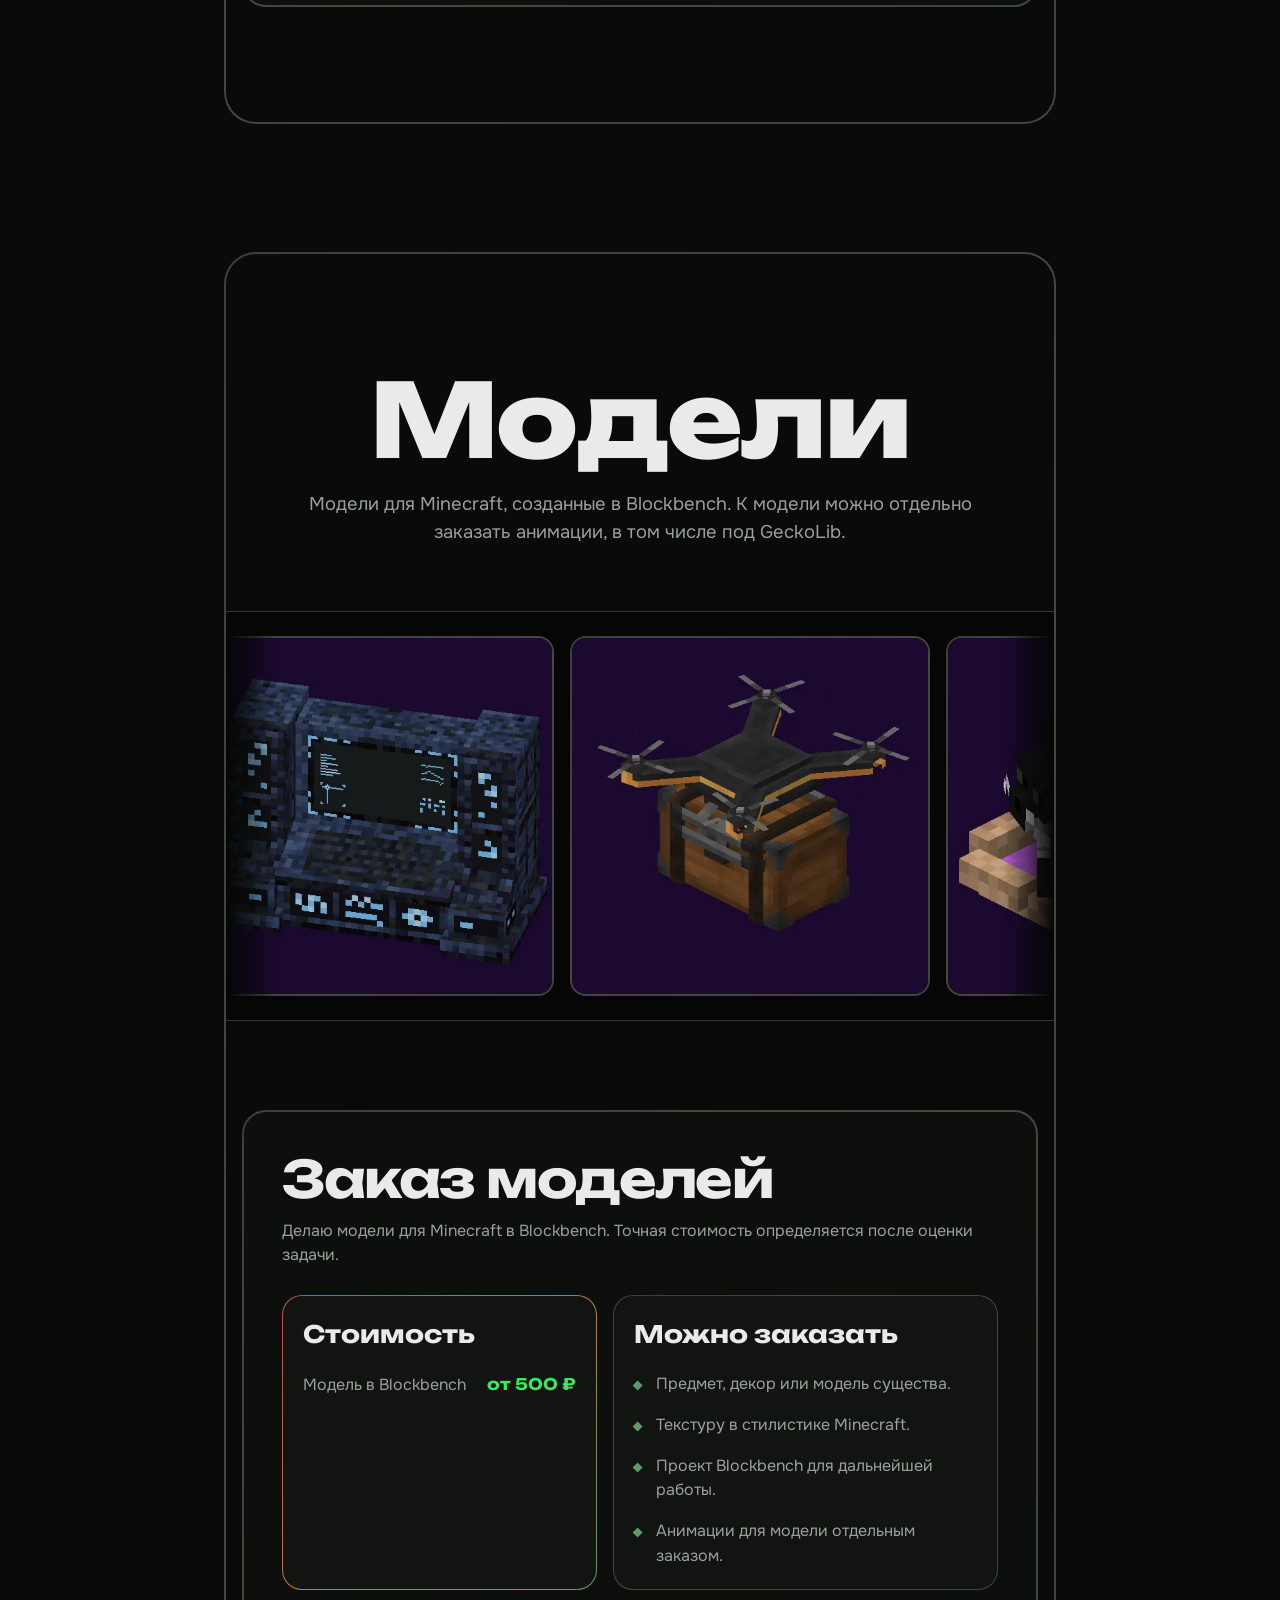
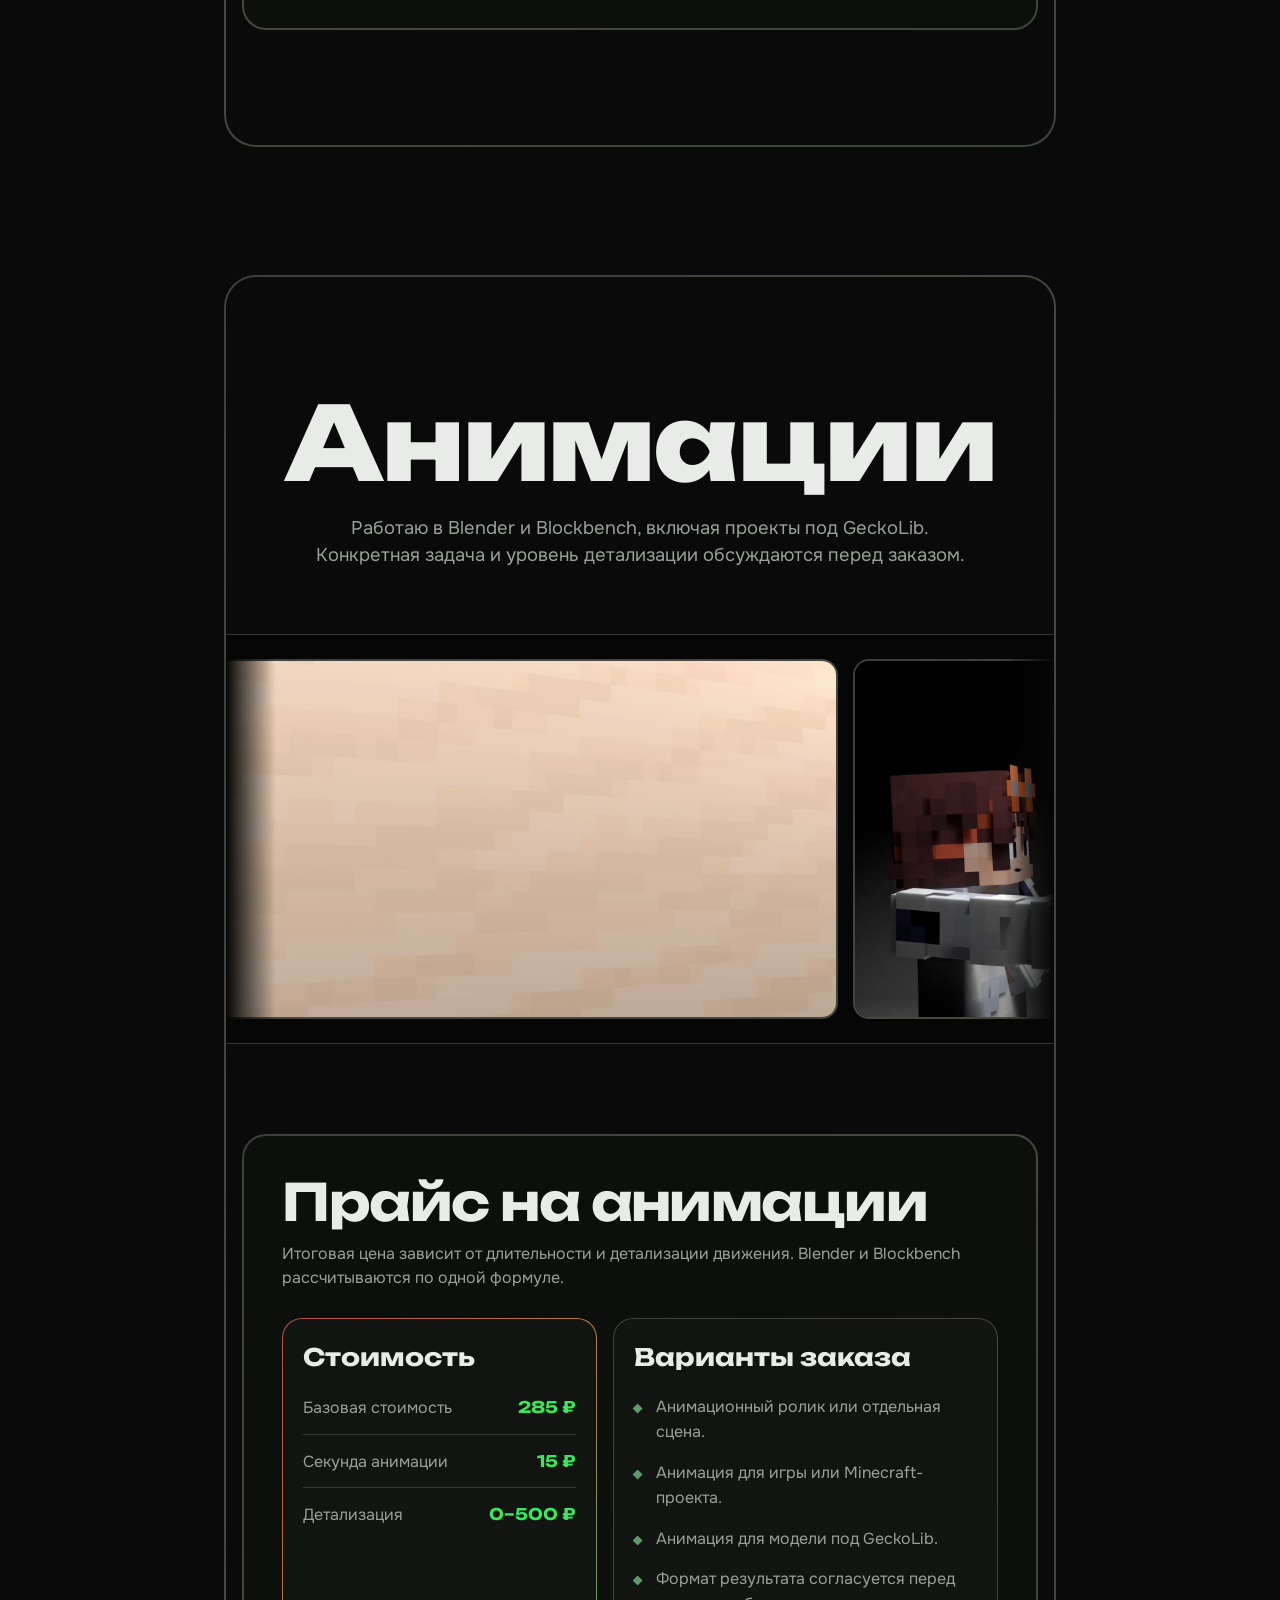
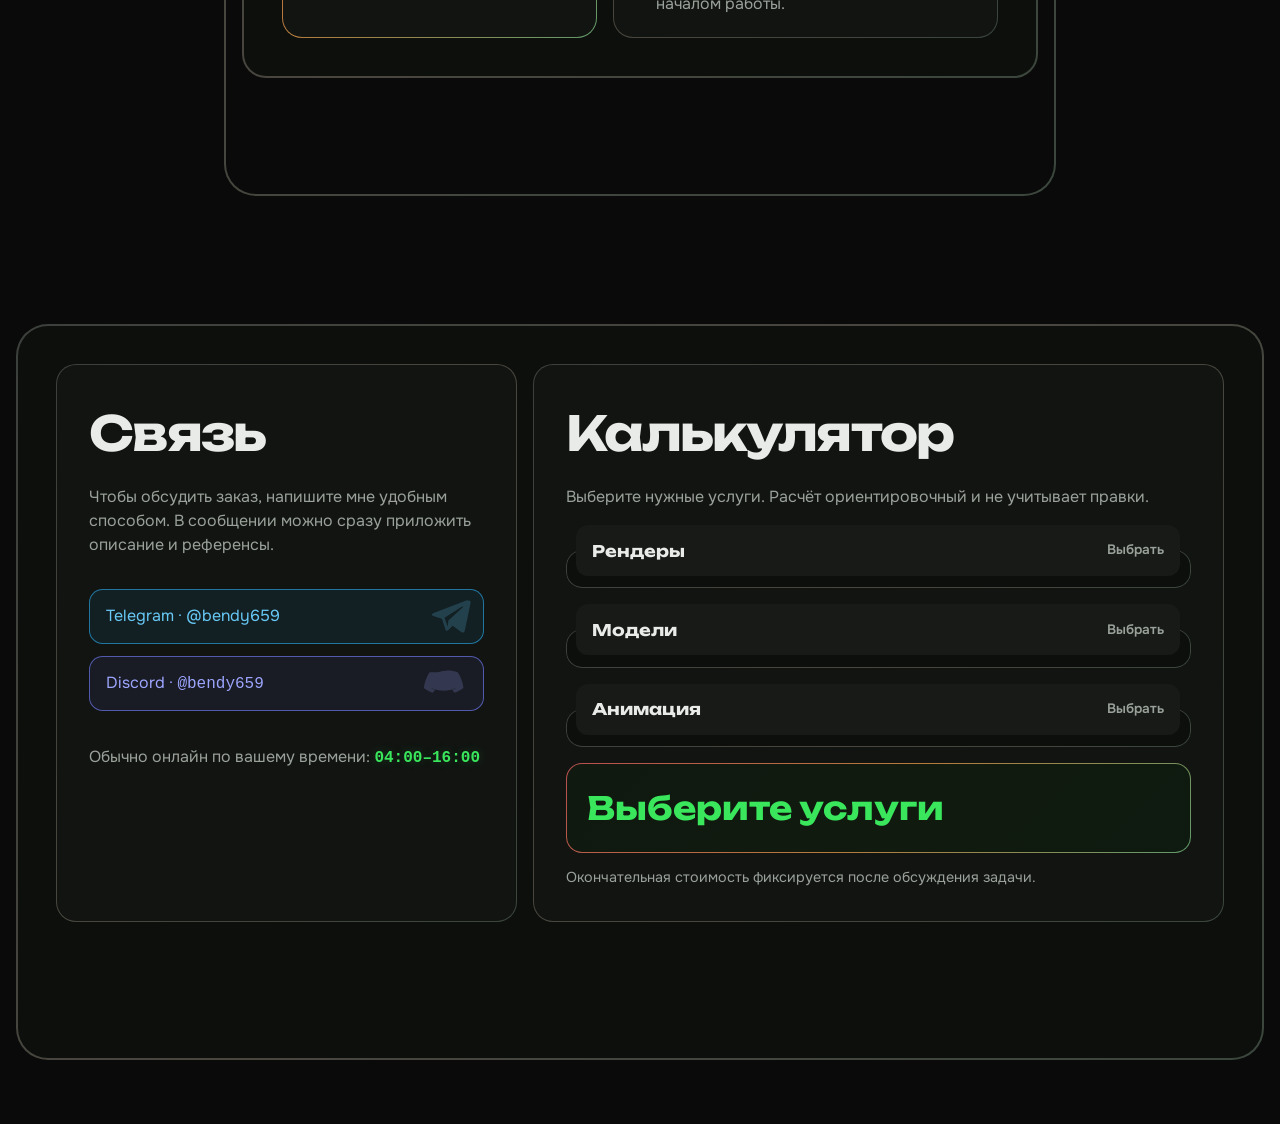
==== commit 18b24612: "Polish portfolio layout and fix gallery playback and price validation" ====
--- a/index.html
+++ b/index.html
@@ -12,6 +12,7 @@
         href="https://fonts.googleapis.com/css2?family=Onest:wght@400;500;600;700&amp;family=Unbounded:wght@600;700;800&amp;display=swap"
         rel="stylesheet"
     >
+    <script>document.documentElement.classList.add("motion-pending");</script>
     <link rel="stylesheet" href="css/styles.css">
     <script src="js/script.js" defer></script>
 </head>
@@ -26,8 +27,7 @@
                 <a href="#renders">Рендеры</a>
                 <a href="#models">Модели</a>
                 <a href="#animations">Анимации</a>
-                <a href="#contact">Связь</a>
-                <a href="#price-calculator">Калькулятор</a>
+                <a href="#contact">Связь <span aria-hidden="true">•</span> Калькулятор</a>
             </nav>
         </div>
     </header>
@@ -64,11 +64,23 @@
                                 Я продолжаю развиваться, поэтому берусь за задачи,
                                 которые соответствуют моему опыту и возможностям 😄
                             </p>
-                            <p>
-                                По всем заказам и вопросам пишите мне в
-                                Telegram: <a href="https://t.me/bendy659">@bendy659</a>
-                                или Discord: <code>@bendy659</code>.
-                            </p>
+                            <p>По всем заказам и вопросам пишите мне удобным способом:</p>
+                            <div class="welcome-contact-links" aria-label="Способы связи">
+                                <a class="service-contact service-telegram" href="https://t.me/bendy659">
+                                    Telegram · @bendy659
+                                    <svg viewBox="0 0 24 24" aria-hidden="true">
+                                        <path d="M21.6 3.3 3.1 10.4c-1.3.5-1.3 1.2-.2 1.6l4.7 1.5 1.8 5.5c.2.7.1 1 .7 1 .5 0 .8-.2 1.1-.5l2.3-2.2 4.8 3.5c.9.5 1.5.2 1.8-.9l3.1-14.8c.3-1.3-.5-1.9-1.8-1.3ZM9 13l9.4-6c.5-.3.9-.1.5.3l-7.8 7.1-.3 3.4L9 13Z"/>
+                                    </svg>
+                                </a>
+                                <span class="service-contact service-discord">
+                                    Discord · <code>@bendy659</code>
+                                    <svg viewBox="0 0 24 24" aria-hidden="true">
+                                        <path d="M7.2 6.3A16 16 0 0 1 12 5.5c1.7 0 3.3.3 4.8.8 1.5 2.2 2.5 4.8 2.8 7.6-1.4 1.1-2.9 1.8-4.4 2.3l-1.1-1.4c.8-.2 1.5-.6 2.2-1-4.1 1.9-8.5 1.9-12.6 0 .7.4 1.4.8 2.2 1l-1.1 1.4c-1.6-.5-3.1-1.2-4.4-2.3.3-2.8 1.3-5.4 2.8-7.6Z"/>
+                                        <circle cx="9.3" cy="12.4" r="1.15"/>
+                                        <circle cx="14.7" cy="12.4" r="1.15"/>
+                                    </svg>
+                                </span>
+                            </div>
                             <p class="timezone">
                                 Обычно онлайн по вашему времени:
                                 <span class="local-time">
@@ -287,8 +299,8 @@
                             poster="assets/images/portfolio/models/posters/image_0.webp"
                             width="512"
                             height="512"
-                            autoplay muted loop playsinline
-                            preload="metadata"
+                            muted loop playsinline
+                            preload="none"
                             aria-hidden="true"
                         ></video>
                     </button>
@@ -304,8 +316,8 @@
                             poster="assets/images/portfolio/models/posters/image_1.webp"
                             width="512"
                             height="512"
-                            autoplay muted loop playsinline
-                            preload="metadata"
+                            muted loop playsinline
+                            preload="none"
                             aria-hidden="true"
                         ></video>
                     </button>
@@ -321,8 +333,8 @@
                             poster="assets/images/portfolio/models/posters/image_2.webp"
                             width="512"
                             height="512"
-                            autoplay muted loop playsinline
-                            preload="metadata"
+                            muted loop playsinline
+                            preload="none"
                             aria-hidden="true"
                         ></video>
                     </button>
@@ -338,8 +350,8 @@
                             poster="assets/images/portfolio/models/posters/image_3.webp"
                             width="512"
                             height="512"
-                            autoplay muted loop playsinline
-                            preload="metadata"
+                            muted loop playsinline
+                            preload="none"
                             aria-hidden="true"
                         ></video>
                     </button>
@@ -355,8 +367,8 @@
                             poster="assets/images/portfolio/models/posters/image_4.webp"
                             width="512"
                             height="512"
-                            autoplay muted loop playsinline
-                            preload="metadata"
+                            muted loop playsinline
+                            preload="none"
                             aria-hidden="true"
                         ></video>
                     </button>
@@ -372,8 +384,8 @@
                             poster="assets/images/portfolio/models/posters/image_5.webp"
                             width="512"
                             height="512"
-                            autoplay muted loop playsinline
-                            preload="metadata"
+                            muted loop playsinline
+                            preload="none"
                             aria-hidden="true"
                         ></video>
                     </button>
@@ -389,8 +401,8 @@
                             poster="assets/images/portfolio/models/posters/image_6.webp"
                             width="512"
                             height="512"
-                            autoplay muted loop playsinline
-                            preload="metadata"
+                            muted loop playsinline
+                            preload="none"
                             aria-hidden="true"
                         ></video>
                     </button>
@@ -406,8 +418,8 @@
                             poster="assets/images/portfolio/models/posters/image_7.webp"
                             width="510"
                             height="512"
-                            autoplay muted loop playsinline
-                            preload="metadata"
+                            muted loop playsinline
+                            preload="none"
                             aria-hidden="true"
                         ></video>
                     </button>
@@ -485,8 +497,8 @@
                             poster="assets/images/portfolio/animations/blender/posters/image_0.webp"
                             width="960"
                             height="540"
-                            autoplay muted loop playsinline
-                            preload="metadata"
+                            muted loop playsinline
+                            preload="none"
                             aria-hidden="true"
                         ></video>
                     </button>
@@ -502,8 +514,8 @@
                             poster="assets/images/portfolio/animations/blender/posters/image_1.webp"
                             width="960"
                             height="540"
-                            autoplay muted loop playsinline
-                            preload="metadata"
+                            muted loop playsinline
+                            preload="none"
                             aria-hidden="true"
                         ></video>
                     </button>
@@ -519,8 +531,8 @@
                             poster="assets/images/portfolio/animations/blender/posters/image_2.webp"
                             width="960"
                             height="540"
-                            autoplay muted loop playsinline
-                            preload="metadata"
+                            muted loop playsinline
+                            preload="none"
                             aria-hidden="true"
                         ></video>
                     </button>
@@ -536,8 +548,8 @@
                             poster="assets/images/portfolio/animations/blender/posters/image_3.webp"
                             width="960"
                             height="540"
-                            autoplay muted loop playsinline
-                            preload="metadata"
+                            muted loop playsinline
+                            preload="none"
                             aria-hidden="true"
                         ></video>
                     </button>
@@ -553,8 +565,8 @@
                             poster="assets/images/portfolio/animations/blender/posters/image_4.webp"
                             width="512"
                             height="512"
-                            autoplay muted loop playsinline
-                            preload="metadata"
+                            muted loop playsinline
+                            preload="none"
                             aria-hidden="true"
                         ></video>
                     </button>
@@ -570,8 +582,8 @@
                             poster="assets/images/portfolio/animations/blender/posters/image_5.webp"
                             width="512"
                             height="512"
-                            autoplay muted loop playsinline
-                            preload="metadata"
+                            muted loop playsinline
+                            preload="none"
                             aria-hidden="true"
                         ></video>
                     </button>
@@ -587,8 +599,8 @@
                             poster="assets/images/portfolio/animations/blender/posters/image_6.webp"
                             width="512"
                             height="512"
-                            autoplay muted loop playsinline
-                            preload="metadata"
+                            muted loop playsinline
+                            preload="none"
                             aria-hidden="true"
                         ></video>
                     </button>
@@ -604,8 +616,8 @@
                             poster="assets/images/portfolio/animations/blockbench/posters/image_0.webp"
                             width="512"
                             height="512"
-                            autoplay muted loop playsinline
-                            preload="metadata"
+                            muted loop playsinline
+                            preload="none"
                             aria-hidden="true"
                         ></video>
                     </button>
@@ -663,8 +675,20 @@
                         В сообщении можно сразу приложить описание и референсы.
                     </p>
                     <div class="contact-links">
-                        <a href="https://t.me/bendy659">Telegram · @bendy659</a>
-                        <p>Discord · <code>@bendy659</code></p>
+                        <a class="service-contact service-telegram" href="https://t.me/bendy659">
+                            Telegram · @bendy659
+                            <svg viewBox="0 0 24 24" aria-hidden="true">
+                                <path d="M21.6 3.3 3.1 10.4c-1.3.5-1.3 1.2-.2 1.6l4.7 1.5 1.8 5.5c.2.7.1 1 .7 1 .5 0 .8-.2 1.1-.5l2.3-2.2 4.8 3.5c.9.5 1.5.2 1.8-.9l3.1-14.8c.3-1.3-.5-1.9-1.8-1.3ZM9 13l9.4-6c.5-.3.9-.1.5.3l-7.8 7.1-.3 3.4L9 13Z"/>
+                            </svg>
+                        </a>
+                        <p class="service-contact service-discord">
+                            Discord · <code>@bendy659</code>
+                            <svg viewBox="0 0 24 24" aria-hidden="true">
+                                <path d="M7.2 6.3A16 16 0 0 1 12 5.5c1.7 0 3.3.3 4.8.8 1.5 2.2 2.5 4.8 2.8 7.6-1.4 1.1-2.9 1.8-4.4 2.3l-1.1-1.4c.8-.2 1.5-.6 2.2-1-4.1 1.9-8.5 1.9-12.6 0 .7.4 1.4.8 2.2 1l-1.1 1.4c-1.6-.5-3.1-1.2-4.4-2.3.3-2.8 1.3-5.4 2.8-7.6Z"/>
+                                <circle cx="9.3" cy="12.4" r="1.15"/>
+                                <circle cx="14.7" cy="12.4" r="1.15"/>
+                            </svg>
+                        </p>
                     </div>
                     <p class="contact-availability">
                         Обычно онлайн по вашему времени:
@@ -673,43 +697,77 @@
                 </article>
 
                 <form class="calculator-card" id="price-calculator">
-                    <h2>Примерная стоимость</h2>
+                    <h2>Калькулятор</h2>
                     <p class="calculator-intro">
                         Выберите нужные услуги. Расчёт ориентировочный и не учитывает правки.
                     </p>
 
                     <fieldset class="calculator-service">
                         <legend>
-                            <label><input type="checkbox" name="render-enabled"> Рендеры</label>
+                            <label>
+                                <input
+                                    type="checkbox"
+                                    name="render-enabled"
+                                    aria-controls="render-calculator-fields"
+                                    aria-expanded="false"
+                                >
+                                <span class="calculator-service-name">Рендеры</span>
+                                <span class="calculator-service-state" aria-hidden="true">Выбрать</span>
+                            </label>
                         </legend>
-                        <label>
-                            Количество
-                            <input type="number" name="render-count" min="1" max="20" value="1">
-                        </label>
+                        <div class="calculator-service-content" id="render-calculator-fields">
+                            <label>
+                                Количество
+                                <input type="number" name="render-count" min="1" max="20" required value="1">
+                            </label>
+                        </div>
                     </fieldset>
 
                     <fieldset class="calculator-service">
                         <legend>
-                            <label><input type="checkbox" name="model-enabled"> Модели</label>
+                            <label>
+                                <input
+                                    type="checkbox"
+                                    name="model-enabled"
+                                    aria-controls="model-calculator-fields"
+                                    aria-expanded="false"
+                                >
+                                <span class="calculator-service-name">Модели</span>
+                                <span class="calculator-service-state" aria-hidden="true">Выбрать</span>
+                            </label>
                         </legend>
-                        <label>
-                            Количество
-                            <input type="number" name="model-count" min="1" max="20" value="1">
-                        </label>
+                        <div class="calculator-service-content" id="model-calculator-fields">
+                            <label>
+                                Количество
+                                <input type="number" name="model-count" min="1" max="20" required value="1">
+                            </label>
+                        </div>
                     </fieldset>
 
                     <fieldset class="calculator-service">
                         <legend>
-                            <label><input type="checkbox" name="animation-enabled"> Анимация</label>
+                            <label>
+                                <input
+                                    type="checkbox"
+                                    name="animation-enabled"
+                                    aria-controls="animation-calculator-fields"
+                                    aria-expanded="false"
+                                >
+                                <span class="calculator-service-name">Анимация</span>
+                                <span class="calculator-service-state" aria-hidden="true">Выбрать</span>
+                            </label>
                         </legend>
-                        <div class="calculator-fields">
+                        <div
+                            class="calculator-service-content calculator-fields"
+                            id="animation-calculator-fields"
+                        >
                             <label>
                                 Количество
-                                <input type="number" name="animation-count" min="1" max="20" value="1">
+                                <input type="number" name="animation-count" min="1" max="20" required value="1">
                             </label>
                             <label>
                                 Длительность, секунд
-                                <input type="number" name="animation-duration" min="1" max="300" value="5">
+                                <input type="number" name="animation-duration" min="1" max="300" required value="5">
                             </label>
                             <label>
                                 Детализация
--- a/css/styles.css
+++ b/css/styles.css
@@ -1,23 +1,28 @@
 :root {
     color-scheme: dark;
     --background: #090a09;
-    --ink: #f1f3ef;
+    --ink: #e8ebe7;
     --panel: #121412;
     --panel-deep: #0d0f0d;
-    --muted: #8b918b;
-    --red: #ff2929;
-    --orange: #ff8a00;
-    --green: #20f135;
-    --line: #303530;
+    --muted: #9aa19a;
+    --red: #b84f4f;
+    --orange: #b77b3b;
+    --green: #609a69;
+    --focus-red: #ff3f4a;
+    --focus-orange: #ff9f1c;
+    --focus-green: #39e65c;
+    --telegram: #2aabee;
+    --discord: #7480ff;
+    --line: #343934;
     --border-gradient: linear-gradient(
         135deg,
-        rgba(255, 41, 41, 0.7),
-        rgba(255, 138, 0, 0.45) 48%,
-        rgba(32, 241, 53, 0.7)
+        #3c403c,
+        #49463e 48%,
+        #3b463d
     );
     --border-gradient-strong: linear-gradient(135deg, var(--red), var(--orange), var(--green));
     --background-parallax: 0px;
-    --site-header-height: 7rem;
+    --site-header-height: 8rem;
 }
 
 * {
@@ -28,7 +33,7 @@
     min-width: 20rem;
     background: var(--background);
     scroll-behavior: smooth;
-    scroll-padding-top: 7.5rem;
+    scroll-padding-top: 8.5rem;
     scrollbar-color: var(--green) #050605;
     scrollbar-width: thin;
 }
@@ -44,11 +49,11 @@
 html::-webkit-scrollbar-thumb {
     border: 3px solid #050605;
     border-radius: 999px;
+    background: linear-gradient(180deg, #765050, #756143, #4f7156);
+}
+
+html::-webkit-scrollbar-thumb:hover {
     background: linear-gradient(180deg, var(--red), var(--orange), var(--green));
-}
-
-html::-webkit-scrollbar-thumb:hover {
-    background: linear-gradient(180deg, #ff4d4d, #ff9f2f, #52ff63);
 }
 
 body {
@@ -88,40 +93,54 @@
     inset-block: 0;
     z-index: -1;
     height: 100svh;
-    background: rgba(5, 6, 5, 0.52);
+    background: rgba(5, 6, 5, 0.58);
+}
+
+html.motion-pending .order-guide,
+html.motion-pending .portfolio-section,
+html.motion-pending .contact-section,
+html.motion-pending .render-pricing {
+    visibility: hidden;
+    opacity: 0;
 }
 
 .site-header {
     position: sticky;
-    top: 0.5rem;
+    top: 0;
     z-index: 20;
-    width: calc(100% - 1rem);
+    width: min(75%, 96rem);
     margin-inline: auto;
     overflow: clip;
-    border: 2px solid transparent;
-    border-radius: 1.5rem;
+    border: solid transparent;
+    border-width: 0 4px 4px;
+    border-radius: 0 0 4rem 4rem;
     background:
-        linear-gradient(#050605, #050605) padding-box,
-        var(--border-gradient-strong) border-box;
-    box-shadow: 0 0.75rem 2rem rgba(0, 0, 0, 0.36);
+        linear-gradient(#111311, #111311) padding-box,
+        linear-gradient(
+            90deg,
+            var(--focus-red),
+            var(--focus-orange) 50%,
+            var(--focus-green)
+        ) border-box;
     animation: assemble-site-header 0.9s cubic-bezier(0.4, 0, 0.2, 1) both;
 }
 
 .header-inner {
     display: flex;
     align-items: center;
-    gap: clamp(1.5rem, 4vw, 4rem);
-    width: min(calc(100% - 2rem), 86rem);
-    min-height: 7rem;
+    gap: clamp(1.25rem, 3vw, 3rem);
+    width: 100%;
+    min-height: 8rem;
     margin: 0 auto;
+    padding: 0 clamp(1.25rem, 2.75vw, 2.75rem);
 }
 
 .home-link {
     display: grid;
     flex: 0 0 auto;
     place-items: center;
-    width: 5rem;
-    height: 5rem;
+    width: 6rem;
+    height: 6rem;
     border: 1px solid transparent;
     border-radius: 50%;
     overflow: hidden;
@@ -193,15 +212,17 @@
     animation-delay: 1.08s;
 }
 
-.category-nav a:nth-child(5) {
-    animation-delay: 1.2s;
-}
-
 .category-nav a:hover,
 .category-nav a:focus-visible {
     border-bottom-color: var(--green);
     color: var(--green);
     outline: none;
+}
+
+@media (max-width: 1100px) {
+    .site-header {
+        width: calc(100% - 1rem);
+    }
 }
 
 .welcome {
@@ -281,12 +302,19 @@
     min-height: clamp(5rem, 8vw, 7rem);
     padding-left: clamp(8rem, 15vw, 14rem);
     opacity: 0;
-    animation: reveal-welcome-content 0.35s 2.16s ease-out forwards;
+    animation: reveal-welcome-content 0.35s 2.36s ease-out forwards;
 }
 
 .nickname,
 .wolf {
-    background: linear-gradient(135deg, var(--red), var(--orange), var(--green), var(--orange), var(--red));
+    background: linear-gradient(
+        135deg,
+        var(--focus-red),
+        var(--focus-orange),
+        var(--focus-green),
+        var(--focus-orange),
+        var(--focus-red)
+    );
     background-size: 400% 400%;
     background-clip: text;
     color: transparent;
@@ -321,7 +349,7 @@
     min-height: 18rem;
     padding: clamp(0.25rem, 1vw, 1rem);
     opacity: 0;
-    animation: reveal-welcome-content 0.35s 2.26s ease-out forwards;
+    animation: reveal-welcome-content 0.35s 2.46s ease-out forwards;
 }
 
 .message h1 {
@@ -364,6 +392,41 @@
     color: var(--ink);
     font-family: "Courier New", Courier, monospace;
     font-size: 0.92em;
+}
+
+.welcome-contact-links {
+    display: flex;
+    flex-wrap: wrap;
+    gap: 0.65rem;
+    margin-top: 0.85rem;
+}
+
+.welcome-contact-links + .timezone {
+    margin-top: 1rem;
+}
+
+.welcome-contact-links a,
+.welcome-contact-links span {
+    padding: 0.65rem 0.9rem;
+    border: 1px solid #485148;
+    border-radius: 0.75rem;
+    background: #171a17;
+    color: var(--ink);
+    font-weight: 600;
+    line-height: 1.25;
+    text-decoration: none;
+    transition:
+        border-color 160ms ease,
+        background-color 160ms ease,
+        color 160ms ease;
+}
+
+.welcome-contact-links a:hover,
+.welcome-contact-links a:focus-visible {
+    border-color: var(--green);
+    background: #1b211c;
+    color: #b8d6bd;
+    outline: none;
 }
 
 .order-guide {
@@ -433,7 +496,7 @@
 }
 
 .portfolio-section {
-    width: min(calc(100% - 2rem), 110rem);
+    width: min(calc(75% - 8rem), 88rem);
     min-height: 100svh;
     margin: clamp(2rem, 5vw, 4rem) auto;
     padding: clamp(4rem, 9vw, 8rem) 0;
@@ -443,6 +506,12 @@
     background:
         linear-gradient(#090a09, #090a09) padding-box,
         var(--border-gradient) border-box;
+}
+
+@media (max-width: 1100px) {
+    .portfolio-section {
+        width: calc(100% - 1rem);
+    }
 }
 
 .category-heading {
@@ -501,8 +570,8 @@
 .portfolio-section.is-in-focus .category-title {
     color: #ffffff;
     text-shadow:
-        0 0 1rem rgba(32, 241, 53, 0.5),
-        0 0 3rem rgba(32, 241, 53, 0.24);
+        0 0 1rem rgba(96, 154, 105, 0.38),
+        0 0 3rem rgba(96, 154, 105, 0.18);
     transform: scale(1.025);
 }
 
@@ -695,7 +764,7 @@
 
 .price-list dd {
     margin: 0;
-    color: var(--green);
+    color: var(--focus-green);
     font-family: "Unbounded", Arial, sans-serif;
     font-weight: 700;
     text-align: right;
@@ -737,6 +806,7 @@
 
 .contact-section {
     width: min(calc(100% - 2rem), 90rem);
+    min-height: calc(100svh - var(--site-header-height) - 2rem);
     margin: clamp(2rem, 5vw, 4rem) auto;
     padding: clamp(1rem, 3vw, 2.5rem);
     overflow: clip;
@@ -804,6 +874,78 @@
     font-family: "Courier New", Courier, monospace;
 }
 
+.welcome-contact-links .service-contact,
+.contact-links .service-contact {
+    position: relative;
+    isolation: isolate;
+    overflow: hidden;
+    padding-right: 4rem;
+}
+
+.welcome-contact-links .service-contact svg,
+.contact-links .service-contact svg {
+    position: absolute;
+    top: 50%;
+    right: 0.65rem;
+    z-index: 0;
+    width: 3rem;
+    height: 3rem;
+    fill: currentColor;
+    opacity: 0.2;
+    transform: translateY(-50%);
+    transition:
+        opacity 160ms ease,
+        transform 160ms ease;
+}
+
+.welcome-contact-links .service-telegram svg,
+.contact-links .service-telegram svg {
+    width: 2.75rem;
+    height: 2.75rem;
+}
+
+.welcome-contact-links .service-discord svg,
+.contact-links .service-discord svg {
+    width: 3.1rem;
+    height: 3.1rem;
+}
+
+.welcome-contact-links .service-telegram,
+.contact-links .service-telegram {
+    border-color: rgba(42, 171, 238, 0.62);
+    background: rgba(42, 171, 238, 0.08);
+    color: #67c8f5;
+}
+
+.welcome-contact-links .service-discord,
+.contact-links .service-discord {
+    border-color: rgba(116, 128, 255, 0.62);
+    background: rgba(116, 128, 255, 0.08);
+    color: #9da5ff;
+}
+
+.welcome-contact-links .service-contact code,
+.contact-links .service-contact code {
+    color: inherit;
+}
+
+.welcome-contact-links .service-telegram:hover,
+.welcome-contact-links .service-telegram:focus-visible,
+.contact-links .service-telegram:hover,
+.contact-links .service-telegram:focus-visible {
+    border-color: var(--telegram);
+    background: rgba(42, 171, 238, 0.16);
+    color: #8bd8fa;
+}
+
+.welcome-contact-links .service-contact:hover svg,
+.welcome-contact-links .service-contact:focus-visible svg,
+.contact-links .service-contact:hover svg,
+.contact-links .service-contact:focus-visible svg {
+    opacity: 0.34;
+    transform: translateY(-50%) scale(1.06);
+}
+
 .contact-availability {
     margin-bottom: 0;
     line-height: 1.8;
@@ -815,16 +957,16 @@
 
 .calculator-service {
     margin: 1rem 0 0;
-    padding: 1rem;
+    padding: 0.35rem;
     border: 1px solid transparent;
     border-radius: 1rem;
     background:
         linear-gradient(var(--panel-deep), var(--panel-deep)) padding-box,
         var(--border-gradient) border-box;
-    opacity: 0.62;
+    opacity: 0.82;
     transition:
-        border-color 160ms ease,
-        opacity 160ms ease;
+        opacity 180ms ease,
+        transform 180ms ease;
 }
 
 .calculator-service.is-selected {
@@ -835,10 +977,9 @@
 }
 
 .calculator-service legend {
+    width: calc(100% - 0.5rem);
     margin-left: 0.25rem;
-    padding: 0.1rem 0.6rem;
-    border-radius: 0.5rem;
-    background: var(--panel);
+    padding: 0;
     font-family: "Unbounded", Arial, sans-serif;
     font-weight: 700;
 }
@@ -852,12 +993,65 @@
 .calculator-service legend label {
     display: flex;
     align-items: center;
-    gap: 0.6rem;
+    justify-content: space-between;
+    gap: 1rem;
+    width: 100%;
+    padding: 0.85rem 1rem;
+    border: 0;
+    border-radius: 0.75rem;
+    background: #171a17;
     color: var(--ink);
+    cursor: pointer;
+    transition:
+        border-color 160ms ease,
+        background-color 160ms ease,
+        color 160ms ease;
+}
+
+.calculator-service legend label:hover {
+    background: #1b1f1b;
+}
+
+.calculator-service.is-selected legend label {
+    background: #1a211b;
+    color: #c7ddca;
+}
+
+.calculator-service-state {
+    color: var(--muted);
+    font-family: "Onest", Arial, sans-serif;
+    font-size: 0.85rem;
+    font-weight: 600;
+}
+
+.calculator-service.is-selected .calculator-service-state {
+    color: #9fc6a5;
+}
+
+.calculator-service-content {
+    display: grid;
+    max-height: 0;
+    margin-top: 0;
+    overflow: hidden;
+    opacity: 0;
+    pointer-events: none;
+    transform: translateY(-0.35rem);
+    transition:
+        max-height 240ms ease,
+        margin-top 240ms ease,
+        opacity 180ms ease,
+        transform 240ms ease;
+}
+
+.calculator-service.is-selected > .calculator-service-content {
+    max-height: 30rem;
+    margin: 0.4rem 0.35rem 0.35rem;
+    opacity: 1;
+    pointer-events: auto;
+    transform: translateY(0);
 }
 
 .calculator-fields {
-    display: grid;
     grid-template-columns: repeat(3, minmax(0, 1fr));
     gap: 0.75rem;
 }
@@ -874,52 +1068,21 @@
 }
 
 .calculator-service input[type="checkbox"] {
-    display: grid;
-    width: 1.25rem;
-    height: 1.25rem;
+    position: absolute;
+    width: 1px;
+    height: 1px;
+    margin: 0;
     padding: 0;
-    place-content: center;
-    appearance: none;
-    border: 2px solid #626962;
-    border-radius: 0.35rem;
-    background: #090a09;
-    cursor: pointer;
-    transition:
-        background 160ms ease,
-        box-shadow 160ms ease,
-        transform 160ms ease;
-}
-
-.calculator-service input[type="checkbox"]::before {
-    width: 0.58rem;
-    height: 0.32rem;
-    border-bottom: 2px solid #050605;
-    border-left: 2px solid #050605;
-    content: "";
-    transform: rotate(-45deg) scale(0);
-    transition: transform 140ms ease-out;
-}
-
-.calculator-service input[type="checkbox"]:checked {
+    overflow: hidden;
+    clip: rect(0 0 0 0);
+    clip-path: inset(50%);
+    white-space: nowrap;
+}
+
+.calculator-service legend label:focus-within {
     border-color: var(--green);
-    background: var(--green);
-    box-shadow: 0 0 0.65rem rgba(32, 241, 53, 0.2);
-}
-
-.calculator-service input[type="checkbox"]:checked::before {
-    transform: rotate(-45deg) scale(1);
-}
-
-.calculator-service input[type="checkbox"]:active {
-    transform: scale(0.9);
-}
-
-.calculator-service input[type="checkbox"]:hover {
-    border-color: var(--orange);
-}
-
-.calculator-service input[type="checkbox"]:checked:hover {
-    border-color: var(--green);
+    outline: 2px solid rgba(96, 154, 105, 0.38);
+    outline-offset: 3px;
 }
 
 .calculator-service input:focus-visible,
@@ -937,7 +1100,7 @@
     background:
         linear-gradient(rgba(13, 24, 14, 0.98), rgba(13, 24, 14, 0.98)) padding-box,
         var(--border-gradient-strong) border-box;
-    color: var(--green);
+    color: var(--focus-green);
     font-family: "Unbounded", Arial, sans-serif;
     font-size: clamp(1.35rem, 3vw, 2rem);
     font-weight: 700;
@@ -1028,7 +1191,8 @@
     gap: 0.35rem;
     margin-left: 0.25rem;
     padding: 0.15rem 0.5rem;
-    border: 1px solid var(--line);
+    border: 1px solid rgba(57, 230, 92, 0.48);
+    background: rgba(57, 230, 92, 0.06);
     color: var(--ink);
     font-size: 0.88em;
     white-space: nowrap;
@@ -1036,9 +1200,10 @@
 
 #visitor-availability,
 #contact-availability {
-    color: var(--green);
+    color: var(--focus-green);
     font-family: "Courier New", Courier, monospace;
     font-weight: 700;
+    text-shadow: 0 0 0.75rem rgba(57, 230, 92, 0.22);
 }
 
 .waving-hand {
@@ -1061,11 +1226,11 @@
 }
 
 .motion-ready .motion-panel.is-revealed:not(.motion-complete) {
-    animation: assemble-motion-panel 1s cubic-bezier(0.4, 0, 0.2, 1) both;
+    animation: assemble-motion-panel 0.78s cubic-bezier(0.4, 0, 0.2, 1) both;
 }
 
 .motion-ready .motion-card.is-revealed:not(.motion-complete) {
-    animation: assemble-motion-card 0.72s
+    animation: assemble-motion-card 0.58s
         calc(var(--motion-order, 0) * 70ms)
         cubic-bezier(0.4, 0, 0.2, 1)
         both;
@@ -1085,14 +1250,14 @@
 }
 
 .motion-ready .motion-title-text.is-text-revealed {
-    animation: type-motion-title 0.62s
+    animation: type-motion-title 0.56s
         var(--motion-text-delay)
         steps(var(--motion-text-steps), end)
         both;
 }
 
 .motion-ready .motion-copy-text.is-text-revealed {
-    animation: reveal-motion-copy 0.48s var(--motion-text-delay) ease-out both;
+    animation: reveal-motion-copy 0.42s var(--motion-text-delay) ease-out both;
 }
 
 .motion-ready .portfolio-section .render-gallery {
@@ -1101,7 +1266,7 @@
 }
 
 .motion-ready .portfolio-section.is-revealed .render-gallery {
-    animation: reveal-motion-gallery 0.72s 1.02s cubic-bezier(0.4, 0, 0.2, 1) both;
+    animation: reveal-motion-gallery 0.64s 2.02s cubic-bezier(0.4, 0, 0.2, 1) both;
 }
 
 .motion-ready .portfolio-section .render-card {
@@ -1110,8 +1275,8 @@
 }
 
 .motion-ready .portfolio-section.is-revealed .render-card {
-    animation: reveal-motion-media 0.5s
-        calc(1.12s + var(--motion-order, 0) * 65ms)
+    animation: reveal-motion-media 0.46s
+        calc(2.12s + var(--motion-order, 0) * 65ms)
         ease-out
         both;
 }
@@ -1168,14 +1333,14 @@
         clip-path: inset(49% 49% 49% 49% round 1.25rem);
     }
 
-    20% {
-        opacity: 1;
-        clip-path: inset(47% 36% 47% 36% round 1.25rem);
-    }
-
-    58% {
-        opacity: 1;
-        clip-path: inset(8% 36% 8% 36% round 1.25rem);
+    30% {
+        opacity: 1;
+        clip-path: inset(47% 28% 47% 28% round 1.25rem);
+    }
+
+    66% {
+        opacity: 1;
+        clip-path: inset(0 28% 0 28% round 1.25rem);
     }
 
     100% {
@@ -1190,14 +1355,14 @@
         clip-path: inset(49% 49% 49% 49% round 0.75rem);
     }
 
-    24% {
-        opacity: 1;
-        clip-path: inset(46% 34% 46% 34% round 0.75rem);
-    }
-
-    62% {
-        opacity: 1;
-        clip-path: inset(8% 34% 8% 34% round 0.75rem);
+    30% {
+        opacity: 1;
+        clip-path: inset(46% 27% 46% 27% round 0.75rem);
+    }
+
+    66% {
+        opacity: 1;
+        clip-path: inset(0 27% 0 27% round 0.75rem);
     }
 
     100% {
@@ -1392,18 +1557,25 @@
 
 @media (max-width: 800px) {
     html {
-        scroll-padding-top: 5rem;
+        scroll-padding-top: 5.5rem;
+    }
+
+    .site-header {
+        width: 100%;
+        border-width: 0 2px 2px;
+        border-radius: 0 0 2rem 2rem;
     }
 
     .header-inner {
         gap: 0.75rem;
-        width: calc(100% - 1rem);
-        min-height: 4.5rem;
+        width: 100%;
+        min-height: 5rem;
+        padding: 0 0.75rem;
     }
 
     .home-link {
-        width: 3.25rem;
-        height: 3.25rem;
+        width: 3.5rem;
+        height: 3.5rem;
     }
 
     .category-nav {
@@ -1418,7 +1590,7 @@
     }
 
     .welcome {
-        min-height: calc(100svh - 4.5rem);
+        min-height: calc(100svh - 5rem);
     }
 
     .welcome-card {
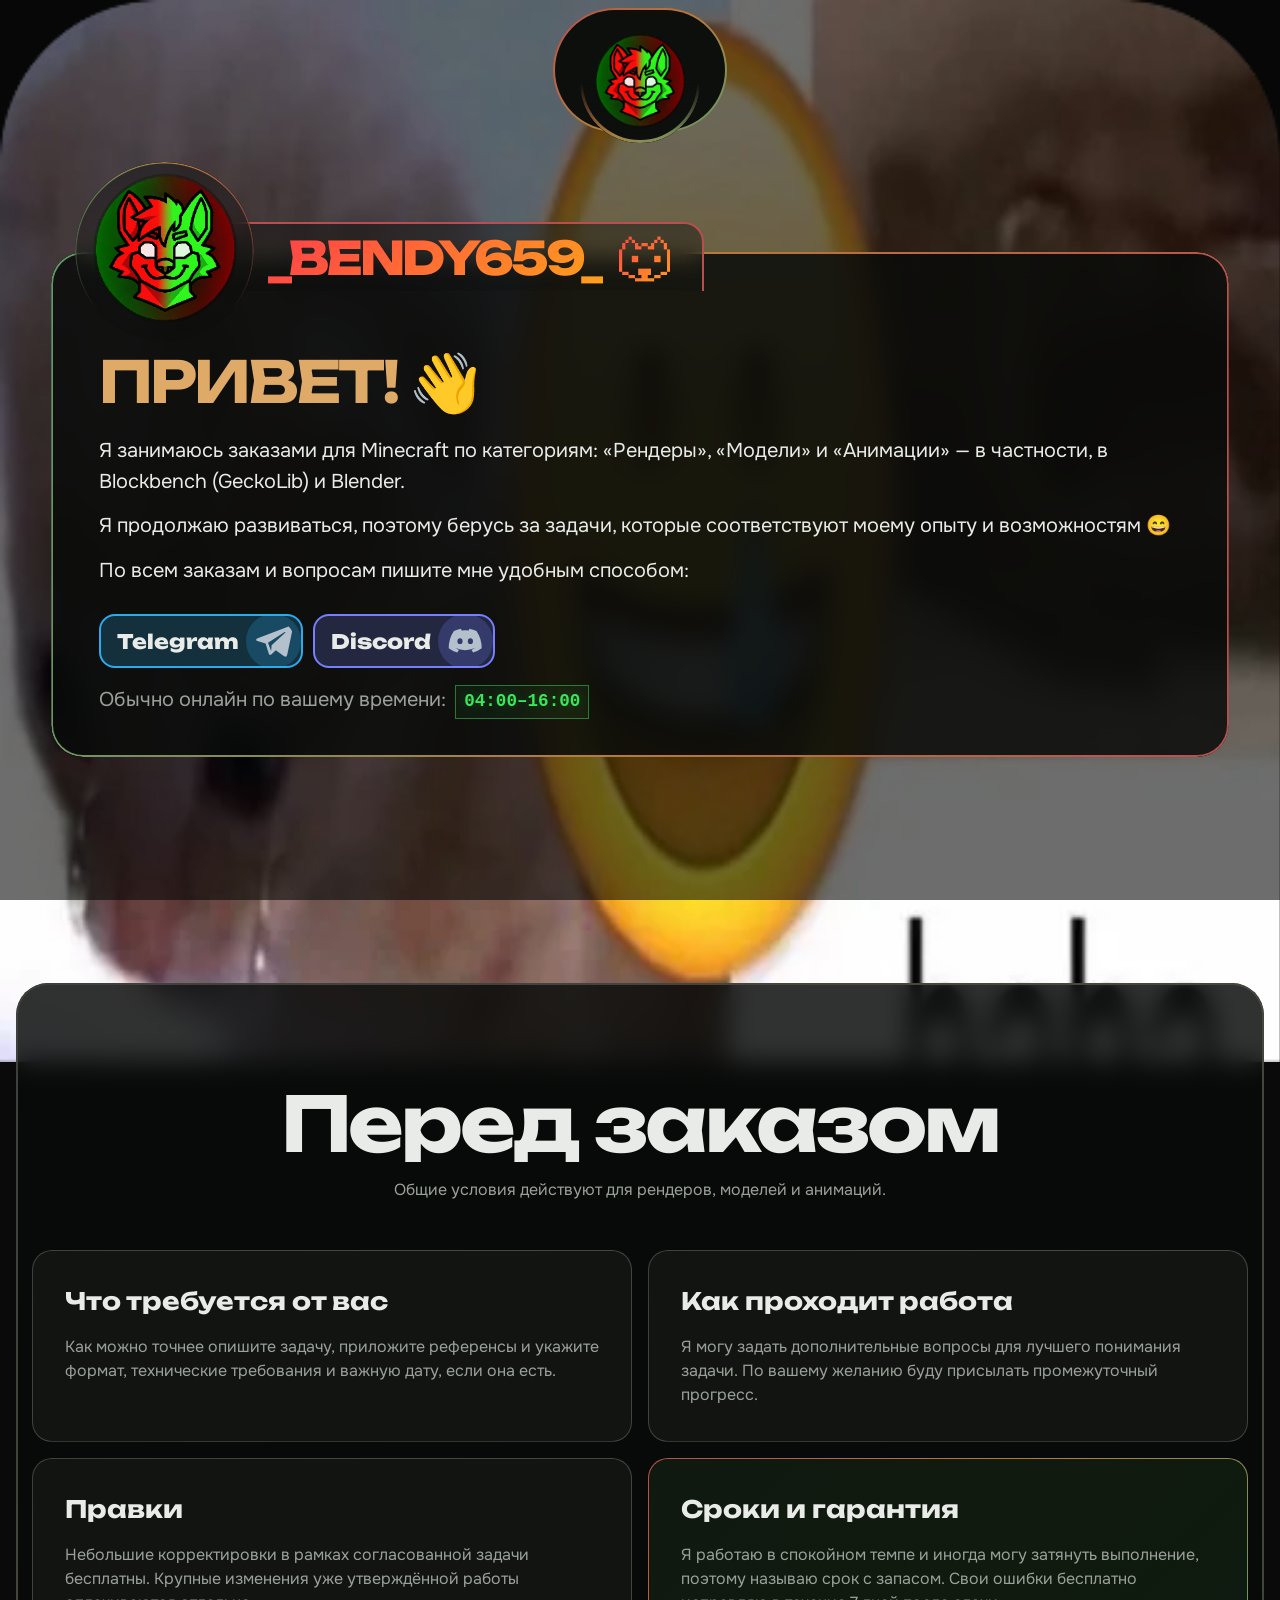
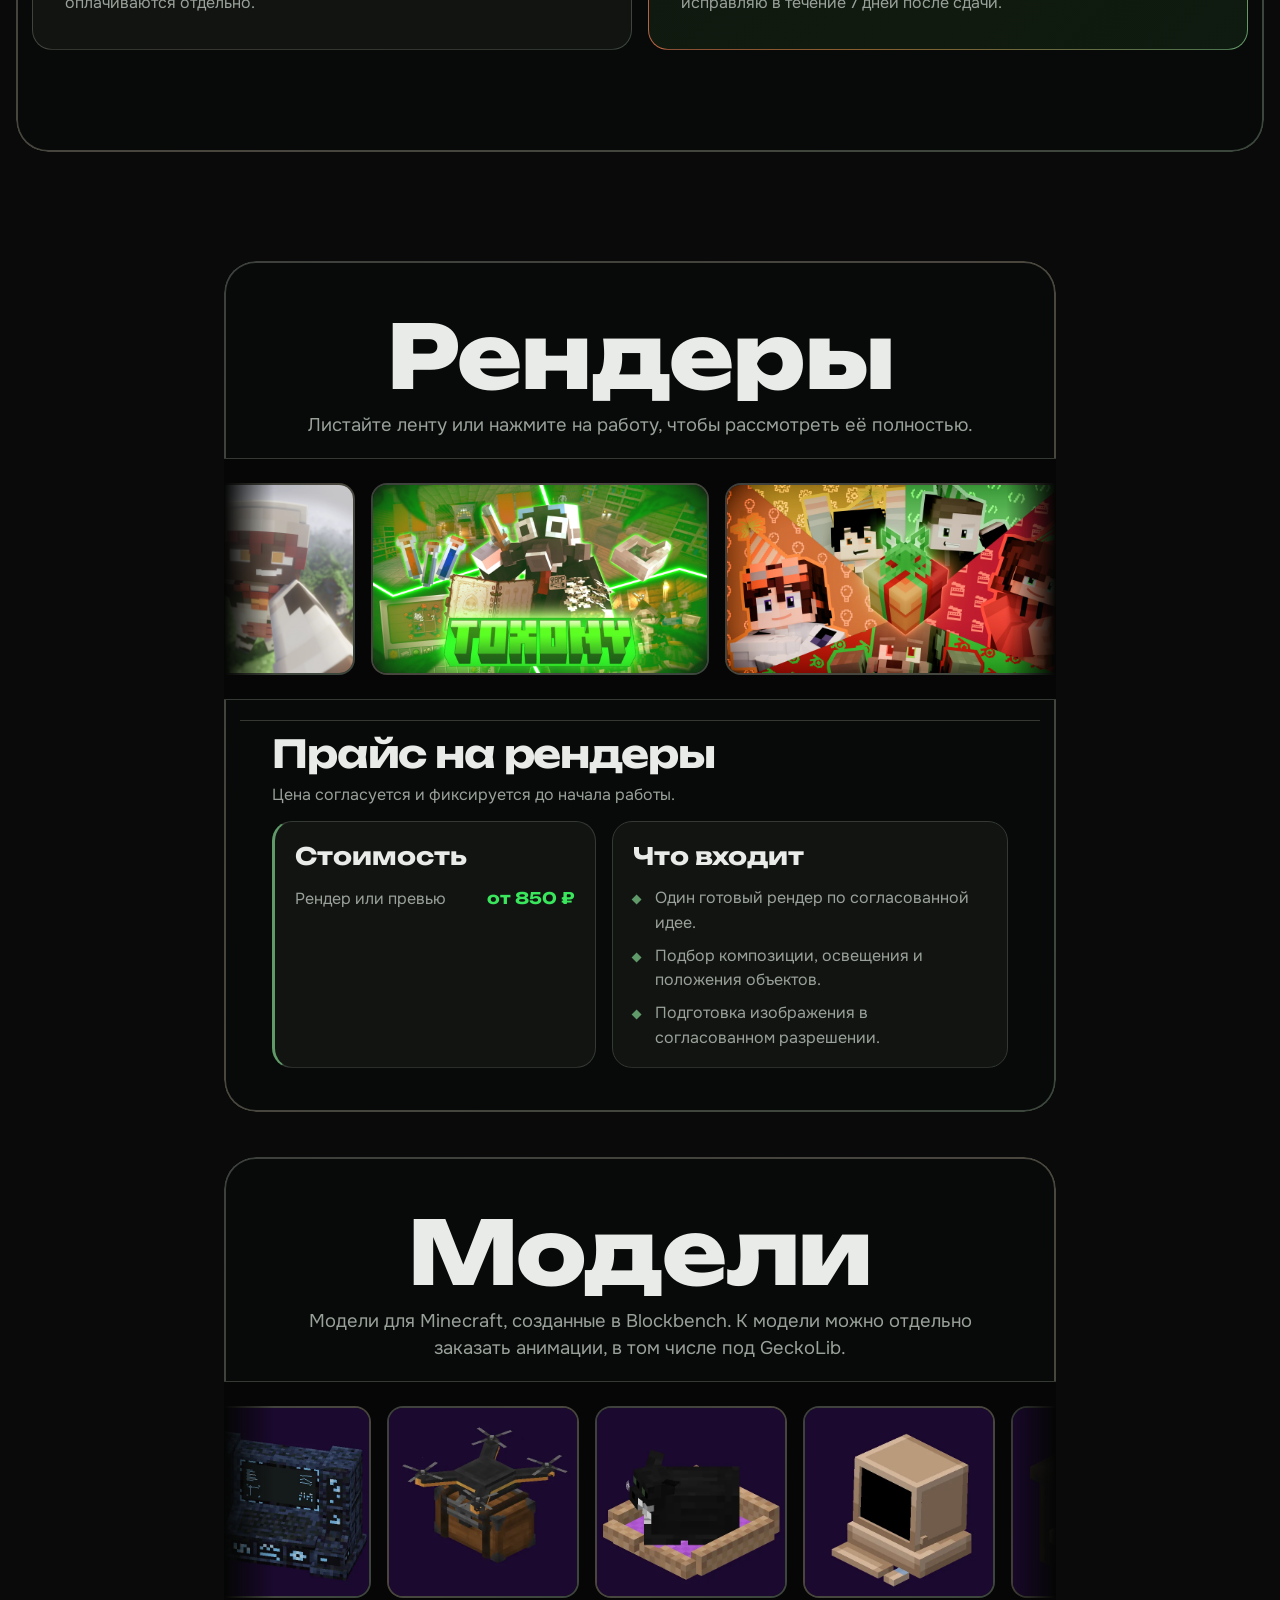
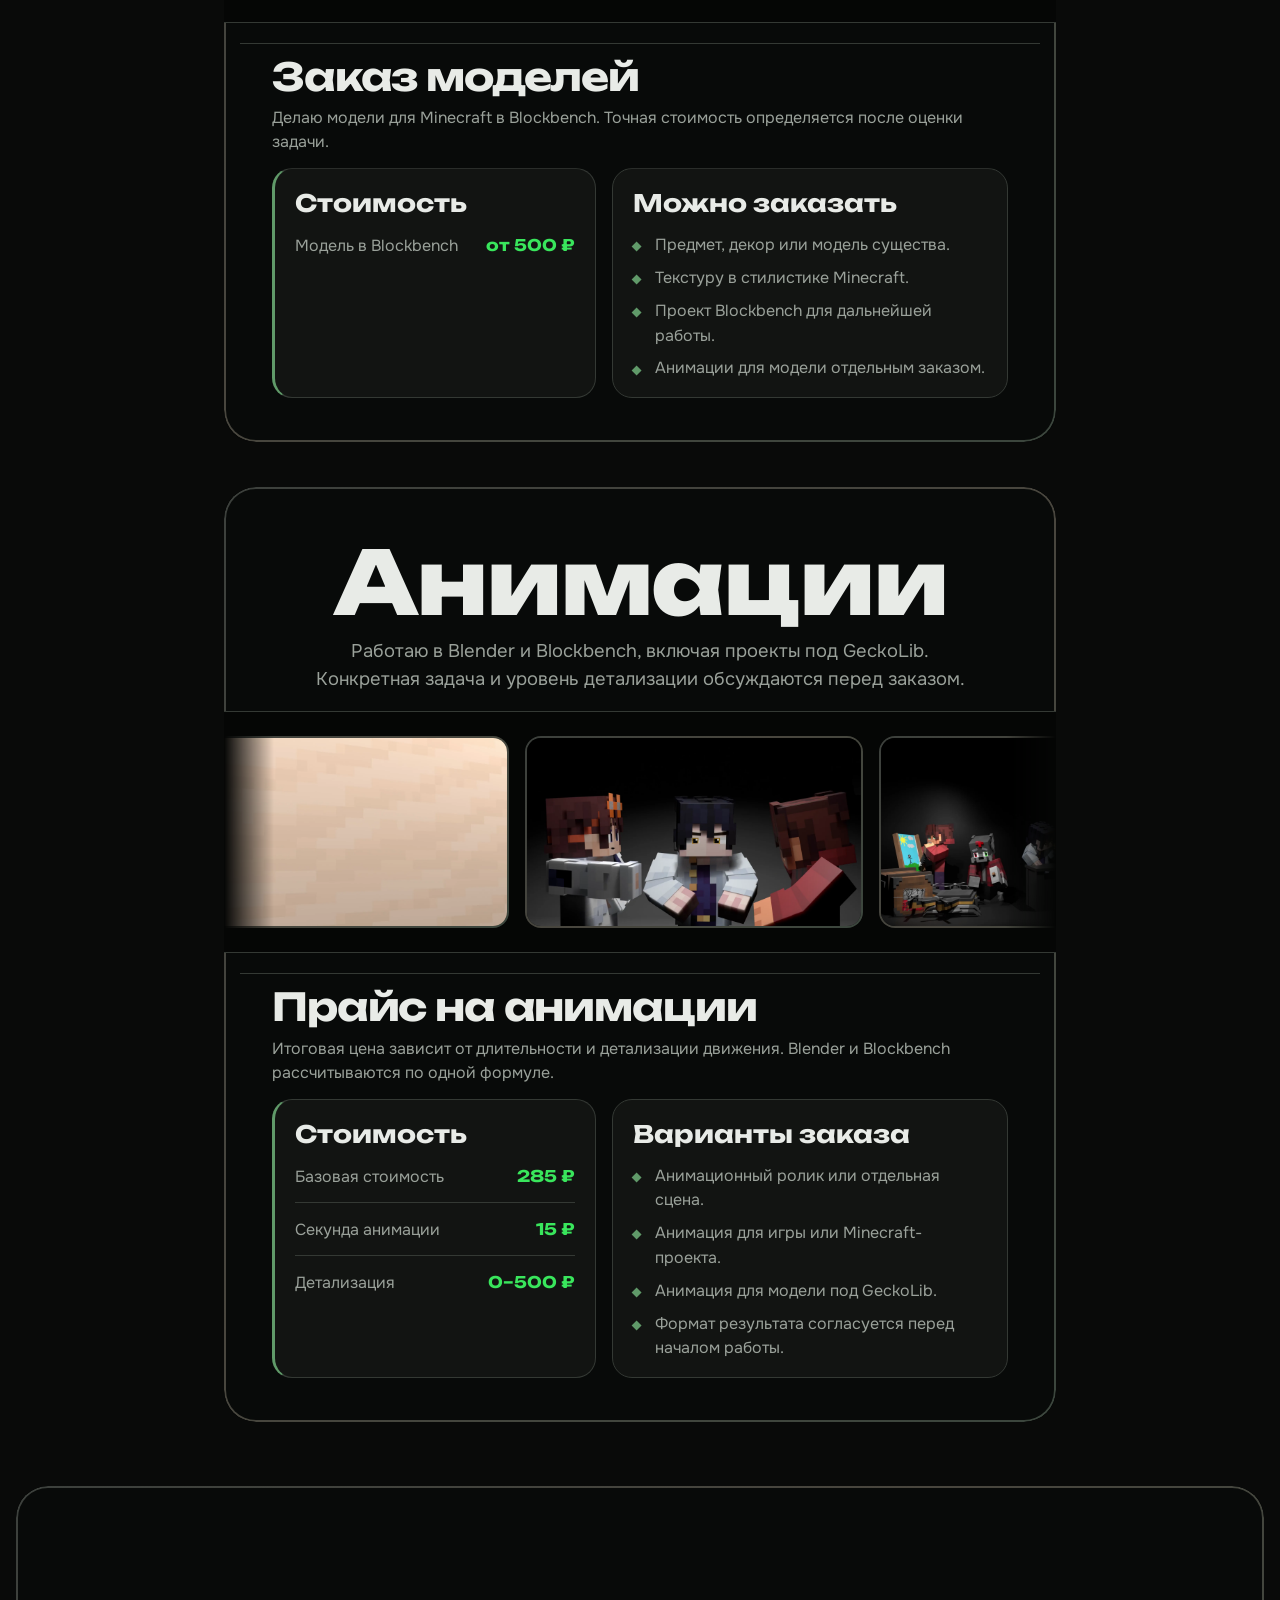
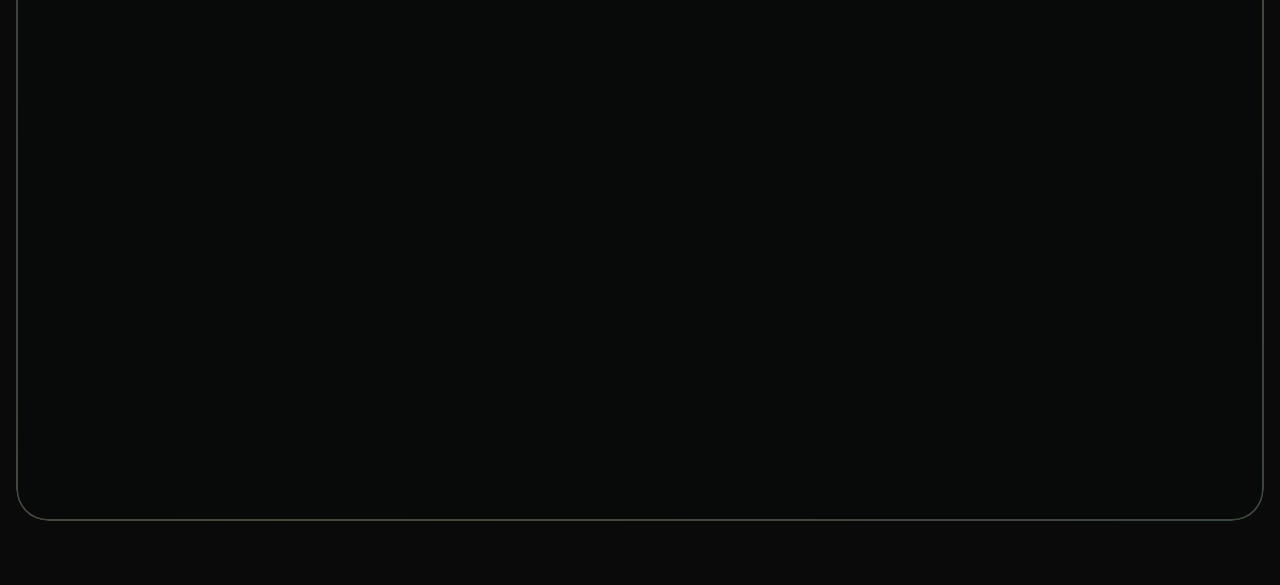
==== commit d9fdbedd: "Polish portfolio island, glass panels and section transitions" ====
--- a/index.html
+++ b/index.html
@@ -18,18 +18,16 @@
 </head>
 <body>
     <header class="site-header">
-        <div class="header-inner">
-            <a class="home-link" href="#welcome" aria-label="Вернуться к приветствию">
-                <img src="assets/images/branding/header.png" alt="">
-            </a>
-
-            <nav class="category-nav" aria-label="Основная навигация">
-                <a href="#renders">Рендеры</a>
-                <a href="#models">Модели</a>
-                <a href="#animations">Анимации</a>
-                <a href="#contact">Связь <span aria-hidden="true">•</span> Калькулятор</a>
-            </nav>
-        </div>
+        <a class="home-link" href="#welcome" aria-label="Вернуться к приветствию">
+            <img src="assets/images/branding/header.png" alt="">
+        </a>
+
+        <nav class="category-nav" aria-label="Основная навигация">
+            <a href="#renders">Рендеры</a>
+            <a href="#models">Модели</a>
+            <a href="#animations">Анимации</a>
+            <a href="#contact" aria-label="Связь и калькулятор">Связь</a>
+        </nav>
     </header>
 
     <main>
@@ -43,12 +41,12 @@
                     >
                 </div>
 
+                <div class="identity" aria-label="Автор портфолио: BENDY659">
+                    <span class="nickname">_BENDY659_</span>
+                    <span class="wolf" aria-hidden="true">🐺︎</span>
+                </div>
+
                 <div class="intro">
-                    <div class="identity" aria-label="Автор портфолио: BENDY659">
-                        <span class="nickname">_BENDY659_</span>
-                        <span class="wolf" aria-hidden="true">🐺︎</span>
-                    </div>
-
                     <div class="message">
                         <h1 id="welcome-title">
                             Привет! <span class="waving-hand" aria-hidden="true">👋</span>
@@ -66,20 +64,18 @@
                             </p>
                             <p>По всем заказам и вопросам пишите мне удобным способом:</p>
                             <div class="welcome-contact-links" aria-label="Способы связи">
-                                <a class="service-contact service-telegram" href="https://t.me/bendy659">
-                                    Telegram · @bendy659
+                                <a class="service-contact service-telegram" href="https://t.me/bendy659" aria-label="Telegram: @bendy659">
+                                    Telegram
                                     <svg viewBox="0 0 24 24" aria-hidden="true">
                                         <path d="M21.6 3.3 3.1 10.4c-1.3.5-1.3 1.2-.2 1.6l4.7 1.5 1.8 5.5c.2.7.1 1 .7 1 .5 0 .8-.2 1.1-.5l2.3-2.2 4.8 3.5c.9.5 1.5.2 1.8-.9l3.1-14.8c.3-1.3-.5-1.9-1.8-1.3ZM9 13l9.4-6c.5-.3.9-.1.5.3l-7.8 7.1-.3 3.4L9 13Z"/>
                                     </svg>
                                 </a>
-                                <span class="service-contact service-discord">
-                                    Discord · <code>@bendy659</code>
+                                <a class="service-contact service-discord" href="https://discord.com/users/696644816649584681" aria-label="Discord: @bendy659">
+                                    Discord
                                     <svg viewBox="0 0 24 24" aria-hidden="true">
-                                        <path d="M7.2 6.3A16 16 0 0 1 12 5.5c1.7 0 3.3.3 4.8.8 1.5 2.2 2.5 4.8 2.8 7.6-1.4 1.1-2.9 1.8-4.4 2.3l-1.1-1.4c.8-.2 1.5-.6 2.2-1-4.1 1.9-8.5 1.9-12.6 0 .7.4 1.4.8 2.2 1l-1.1 1.4c-1.6-.5-3.1-1.2-4.4-2.3.3-2.8 1.3-5.4 2.8-7.6Z"/>
-                                        <circle cx="9.3" cy="12.4" r="1.15"/>
-                                        <circle cx="14.7" cy="12.4" r="1.15"/>
+                                        <path fill-rule="evenodd" d="M5.5 6.2a17 17 0 0 1 4-1.3l.5 1a14 14 0 0 1 4 0l.5-1a17 17 0 0 1 4 1.3 17 17 0 0 1 3 10 16 16 0 0 1-4.9 2.5l-1-1.5a11 11 0 0 0 2-1.1 14 14 0 0 1-11.2 0 11 11 0 0 0 2 1.1l-1 1.5a16 16 0 0 1-4.9-2.5 17 17 0 0 1 3-10ZM7.5 12.1a1.5 1.7 0 1 0 3 0 1.5 1.7 0 1 0-3 0Zm6 0a1.5 1.7 0 1 0 3 0 1.5 1.7 0 1 0-3 0Z"/>
                                     </svg>
-                                </span>
+                                </a>
                             </div>
                             <p class="timezone">
                                 Обычно онлайн по вашему времени:
@@ -142,9 +138,6 @@
             data-gallery
             data-gallery-item-label="Рендер"
         >
-            <div class="category-sticky-heading" aria-hidden="true">
-                <span>Рендеры</span>
-            </div>
             <header class="category-heading">
                 <h2 class="category-title" id="renders-title">Рендеры</h2>
                 <p>Листайте ленту или нажмите на работу, чтобы рассмотреть её полностью.</p>
@@ -269,9 +262,6 @@
             data-gallery
             data-gallery-item-label="Модель"
         >
-            <div class="category-sticky-heading" aria-hidden="true">
-                <span>Модели</span>
-            </div>
             <header class="category-heading">
                 <h2 class="category-title" id="models-title">Модели</h2>
                 <p>
@@ -467,9 +457,6 @@
             data-gallery
             data-gallery-item-label="Анимация"
         >
-            <div class="category-sticky-heading" aria-hidden="true">
-                <span>Анимации</span>
-            </div>
             <header class="category-heading">
                 <h2 class="category-title" id="animations-title">Анимации</h2>
                 <p>
@@ -675,20 +662,18 @@
                         В сообщении можно сразу приложить описание и референсы.
                     </p>
                     <div class="contact-links">
-                        <a class="service-contact service-telegram" href="https://t.me/bendy659">
-                            Telegram · @bendy659
+                        <a class="service-contact service-telegram" href="https://t.me/bendy659" aria-label="Telegram: @bendy659">
+                            Telegram
                             <svg viewBox="0 0 24 24" aria-hidden="true">
                                 <path d="M21.6 3.3 3.1 10.4c-1.3.5-1.3 1.2-.2 1.6l4.7 1.5 1.8 5.5c.2.7.1 1 .7 1 .5 0 .8-.2 1.1-.5l2.3-2.2 4.8 3.5c.9.5 1.5.2 1.8-.9l3.1-14.8c.3-1.3-.5-1.9-1.8-1.3ZM9 13l9.4-6c.5-.3.9-.1.5.3l-7.8 7.1-.3 3.4L9 13Z"/>
                             </svg>
                         </a>
-                        <p class="service-contact service-discord">
-                            Discord · <code>@bendy659</code>
+                        <a class="service-contact service-discord" href="https://discord.com/users/696644816649584681" aria-label="Discord: @bendy659">
+                            Discord
                             <svg viewBox="0 0 24 24" aria-hidden="true">
-                                <path d="M7.2 6.3A16 16 0 0 1 12 5.5c1.7 0 3.3.3 4.8.8 1.5 2.2 2.5 4.8 2.8 7.6-1.4 1.1-2.9 1.8-4.4 2.3l-1.1-1.4c.8-.2 1.5-.6 2.2-1-4.1 1.9-8.5 1.9-12.6 0 .7.4 1.4.8 2.2 1l-1.1 1.4c-1.6-.5-3.1-1.2-4.4-2.3.3-2.8 1.3-5.4 2.8-7.6Z"/>
-                                <circle cx="9.3" cy="12.4" r="1.15"/>
-                                <circle cx="14.7" cy="12.4" r="1.15"/>
+                                <path fill-rule="evenodd" d="M5.5 6.2a17 17 0 0 1 4-1.3l.5 1a14 14 0 0 1 4 0l.5-1a17 17 0 0 1 4 1.3 17 17 0 0 1 3 10 16 16 0 0 1-4.9 2.5l-1-1.5a11 11 0 0 0 2-1.1 14 14 0 0 1-11.2 0 11 11 0 0 0 2 1.1l-1 1.5a16 16 0 0 1-4.9-2.5 17 17 0 0 1 3-10ZM7.5 12.1a1.5 1.7 0 1 0 3 0 1.5 1.7 0 1 0-3 0Zm6 0a1.5 1.7 0 1 0 3 0 1.5 1.7 0 1 0-3 0Z"/>
                             </svg>
-                        </p>
+                        </a>
                     </div>
                     <p class="contact-availability">
                         Обычно онлайн по вашему времени:
--- a/css/styles.css
+++ b/css/styles.css
@@ -22,7 +22,8 @@
     );
     --border-gradient-strong: linear-gradient(135deg, var(--red), var(--orange), var(--green));
     --background-parallax: 0px;
-    --site-header-height: 8rem;
+    --island-avatar: 7.5rem;
+    --site-header-height: calc(var(--island-avatar) * 1.25 + 0.5rem);
 }
 
 * {
@@ -33,7 +34,7 @@
     min-width: 20rem;
     background: var(--background);
     scroll-behavior: smooth;
-    scroll-padding-top: 8.5rem;
+    scroll-padding-top: calc(var(--site-header-height) + 0.25rem);
     scrollbar-color: var(--green) #050605;
     scrollbar-width: thin;
 }
@@ -105,148 +106,151 @@
 }
 
 .site-header {
+    --island-width: min(calc(100vw - 1.25rem), 62rem);
+    --island-frame: linear-gradient(var(--panel-deep), var(--panel-deep)) padding-box,
+        var(--border-gradient-strong) border-box;
+    --island-current-width: calc(var(--island-avatar) * 1.45);
+    --island-avatar-drop: calc(var(--island-avatar) / 8);
+    --island-links-opacity: 0;
+    --island-links-visibility: hidden;
+
     position: sticky;
-    top: 0;
+    top: 0.5rem;
     z-index: 20;
-    width: min(75%, 96rem);
-    margin-inline: auto;
-    overflow: clip;
-    border: solid transparent;
-    border-width: 0 4px 4px;
-    border-radius: 0 0 4rem 4rem;
-    background:
-        linear-gradient(#111311, #111311) padding-box,
-        linear-gradient(
-            90deg,
-            var(--focus-red),
-            var(--focus-orange) 50%,
-            var(--focus-green)
-        ) border-box;
-    animation: assemble-site-header 0.9s cubic-bezier(0.4, 0, 0.2, 1) both;
-}
-
-.header-inner {
-    display: flex;
-    align-items: center;
-    gap: clamp(1.25rem, 3vw, 3rem);
-    width: 100%;
-    min-height: 8rem;
-    margin: 0 auto;
-    padding: 0 clamp(1.25rem, 2.75vw, 2.75rem);
+    display: grid;
+    place-items: start center;
+    width: var(--island-current-width);
+    height: calc(var(--island-avatar) * 1.25);
+    margin: 0.5rem auto 0;
+    transition: width 320ms cubic-bezier(0.22, 1, 0.36, 1);
+}
+
+.site-header:is(.is-touch-open, :has(:focus-visible)) {
+    --island-current-width: var(--island-width);
+    --island-avatar-drop: calc(var(--island-avatar) / 4);
+    --island-links-opacity: 1;
+    --island-links-visibility: visible;
+}
+
+@media (hover: hover) {
+    .site-header:hover {
+        --island-current-width: var(--island-width);
+        --island-avatar-drop: calc(var(--island-avatar) / 4);
+        --island-links-opacity: 1;
+        --island-links-visibility: visible;
+    }
+}
+
+.site-header::before {
+    position: absolute;
+    inset: 0 0 auto;
+    height: var(--island-avatar);
+    border: 2px solid transparent;
+    border-radius: 999px;
+    background: var(--island-frame);
+    content: "";
+    pointer-events: none;
 }
 
 .home-link {
+    position: relative;
+    z-index: 1;
     display: grid;
-    flex: 0 0 auto;
-    place-items: center;
-    width: 6rem;
-    height: 6rem;
-    border: 1px solid transparent;
+    width: var(--island-avatar);
+    height: var(--island-avatar);
+    padding: calc(var(--island-avatar) * 0.06);
     border-radius: 50%;
-    overflow: hidden;
-    transition:
-        border-color 160ms ease,
-        background-color 160ms ease;
-    animation: reveal-header-control 0.35s 0.62s ease-out both;
-}
-
-.home-link:hover,
-.home-link:focus-visible {
-    border-color: var(--red);
-    background: var(--panel);
-    outline: none;
+    background: var(--panel-deep);
+    transform: translateY(var(--island-avatar-drop));
+    transition: transform 320ms cubic-bezier(0.22, 1, 0.36, 1);
+}
+
+.home-link::after {
+    position: absolute;
+    inset: 0;
+    border: 3px solid transparent;
+    border-radius: inherit;
+    background: var(--island-frame);
+    mask-image: linear-gradient(transparent 50%, #000 94%);
+    content: "";
+    pointer-events: none;
 }
 
 .home-link img {
-    display: block;
+    position: relative;
+    z-index: 1;
     width: 100%;
     height: 100%;
+    min-width: 0;
+    min-height: 0;
     border-radius: 50%;
-    padding: 0.2rem;
     object-fit: contain;
 }
 
 .category-nav {
-    display: flex;
-    flex: 1;
-    justify-content: space-around;
-    gap: clamp(1rem, 3vw, 3rem);
-    margin-left: auto;
-    overflow-x: auto;
-    scrollbar-width: none;
-}
-
-.category-nav::-webkit-scrollbar {
-    display: none;
+    position: absolute;
+    top: 0;
+    height: var(--island-avatar);
+    left: 50%;
+    display: grid;
+    grid-template-columns: repeat(2, minmax(0, 1fr)) var(--island-avatar) repeat(2, minmax(0, 1fr));
+    align-items: center;
+    width: 100%;
+    padding-inline: clamp(0.2rem, 1vw, 0.875rem);
+    opacity: var(--island-links-opacity);
+    visibility: var(--island-links-visibility);
+    transform: translateX(-50%);
+    transition: opacity 180ms ease 100ms;
+}
+
+.category-nav a:nth-child(3) {
+    grid-column: 4;
 }
 
 .category-nav a {
-    padding: 1rem 0.25rem 0.75rem;
-    border-bottom: 3px solid transparent;
+    display: grid;
+    min-height: 2.75rem;
+    padding-inline: 0.15rem;
+    place-items: center;
+    border-radius: 1rem;
     color: var(--ink);
     font-family: "Unbounded", Arial, sans-serif;
-    font-size: clamp(0.9rem, 1.45vw, 1.35rem);
+    font-size: clamp(0.6rem, 2.2vw, 1.3rem);
     font-weight: 700;
     line-height: 1;
     text-decoration: none;
-    white-space: nowrap;
-    transition:
-        border-color 160ms ease,
-        color 160ms ease;
-    animation: type-header-link 0.42s steps(12, end) both;
-}
-
-.category-nav a:nth-child(1) {
-    animation-delay: 0.72s;
-}
-
-.category-nav a:nth-child(2) {
-    animation-delay: 0.84s;
-}
-
-.category-nav a:nth-child(3) {
-    animation-delay: 0.96s;
-}
-
-.category-nav a:nth-child(4) {
-    animation-delay: 1.08s;
-}
-
-.category-nav a:hover,
-.category-nav a:focus-visible {
-    border-bottom-color: var(--green);
-    color: var(--green);
-    outline: none;
-}
-
-@media (max-width: 1100px) {
-    .site-header {
-        width: calc(100% - 1rem);
-    }
+    transition: color 160ms ease;
+}
+
+.category-nav a:is(:hover, :focus-visible) {
+    color: var(--focus-green);
 }
 
 .welcome {
+    --welcome-gutter: clamp(1rem, 4vw, 4rem);
+    --welcome-vertical-gutter: 0.25rem;
+
     position: relative;
     z-index: 1;
     overflow: hidden;
     display: grid;
     place-items: center;
-    min-height: calc(100svh - 7rem);
-    padding: clamp(1rem, 4vw, 4rem);
+    min-height: calc(100svh - var(--site-header-height));
+    padding: var(--welcome-vertical-gutter) var(--welcome-gutter);
+    padding-bottom: calc(var(--welcome-vertical-gutter) + var(--site-header-height));
     background: transparent;
 }
 
 .welcome-card {
-    --welcome-avatar-size: clamp(11rem, 18vw, 17rem);
-    --welcome-avatar-offset-x: clamp(2.5rem, 4vw, 4rem);
-    --welcome-panel-offset-x: clamp(2.5rem, 4.5vw, 4.25rem);
-    --welcome-panel-offset-y: clamp(3.5rem, 6vw, 5.5rem);
+    --welcome-avatar-size: clamp(8rem, 14vw, 12rem);
+    --welcome-avatar-offset-x: clamp(0.625rem, 2vw, 1.5rem);
+    --welcome-panel-offset-y: calc(var(--welcome-avatar-size) / 2);
+    --welcome-border-gradient: linear-gradient(100deg, var(--green), var(--orange), var(--red));
 
     position: relative;
     min-width: 0;
-    width: min(100%, 110rem);
+    width: min(100%, 76rem);
     padding-top: var(--welcome-panel-offset-y);
-    padding-left: var(--welcome-panel-offset-x);
 }
 
 .media-frame {
@@ -258,16 +262,29 @@
     aspect-ratio: 1;
     padding: 0.35rem;
     overflow: hidden;
-    border: 4px solid var(--red);
     border-radius: 50%;
-    background: #050605;
     opacity: 0;
     transform: scale(0);
     transform-origin: center;
     animation: reveal-welcome-avatar 1.35s 0.08s cubic-bezier(0.22, 1, 0.36, 1) forwards;
 }
 
+.media-frame::after {
+    position: absolute;
+    inset: 0;
+    border-radius: inherit;
+    background: var(--welcome-border-gradient);
+    mask-image:
+        radial-gradient(farthest-side, transparent calc(100% - 2px), #000 calc(100% - 1px)),
+        linear-gradient(#000, transparent 85%);
+    mask-composite: intersect;
+    content: "";
+    pointer-events: none;
+}
+
 .media-placeholder {
+    position: relative;
+    z-index: 1;
     display: block;
     width: 100%;
     height: 100%;
@@ -278,29 +295,33 @@
 }
 
 .intro {
-    display: grid;
-    grid-template-rows: auto 1fr;
-    gap: clamp(1rem, 2vw, 1.5rem);
+    --glass-border: var(--welcome-border-gradient);
+
     min-width: 0;
-    min-height: clamp(28rem, 38vw, 34rem);
-    padding: clamp(1.5rem, 3vw, 3rem);
+    padding: calc(var(--welcome-panel-offset-y) + 0.75rem) clamp(1rem, 4vw, 3rem) clamp(1.25rem, 3vw, 2.5rem);
     overflow: hidden;
-    border: 4px solid var(--green);
     border-radius: clamp(1.25rem, 2.5vw, 2.25rem);
-    background: var(--panel-deep);
     opacity: 0;
     clip-path: inset(0 100% 82% 0 round clamp(1.25rem, 2.5vw, 2.25rem));
     animation: reveal-welcome-panel 1.25s 1.05s cubic-bezier(0.4, 0, 0.2, 1) forwards;
 }
 
 .identity {
+    position: absolute;
+    z-index: 2;
+    top: calc(var(--welcome-panel-offset-y) - 1.85rem);
+    left: calc(var(--welcome-avatar-size) / 2 + var(--welcome-avatar-offset-x));
+    max-width: calc(100% - var(--welcome-avatar-size) / 2 - var(--welcome-avatar-offset-x));
     display: flex;
     align-items: center;
     justify-content: flex-start;
     gap: clamp(0.5rem, 1.6vw, 1rem);
     min-width: 0;
-    min-height: clamp(5rem, 8vw, 7rem);
-    padding-left: clamp(8rem, 15vw, 14rem);
+    min-height: 3.5rem;
+    padding: 0.45rem clamp(0.625rem, 3vw, 2rem) 0.45rem calc(var(--welcome-avatar-size) / 2 + 0.75rem);
+    border: 2px solid var(--red);
+    border-bottom: 0;
+    border-radius: 1.25rem 1.25rem 0 0;
     opacity: 0;
     animation: reveal-welcome-content 0.35s 2.36s ease-out forwards;
 }
@@ -324,7 +345,7 @@
 
 .nickname {
     font-family: "Unbounded", Arial, sans-serif;
-    font-size: clamp(1.75rem, 3.8vw, 4rem);
+    font-size: clamp(1.4rem, 3.6vw, 3.5rem);
     font-weight: 800;
     letter-spacing: -0.06em;
     line-height: 1.15;
@@ -335,7 +356,7 @@
     position: relative;
     flex: 0 0 auto;
     font-family: "Segoe UI Symbol", "Noto Sans Symbols 2", sans-serif;
-    font-size: clamp(2.35rem, 5vw, 5rem);
+    font-size: clamp(1.65rem, 4vw, 3.75rem);
     line-height: 1;
     animation:
         shine-wolf 4s ease-in-out infinite,
@@ -346,8 +367,6 @@
     display: flex;
     flex-direction: column;
     justify-content: flex-start;
-    min-height: 18rem;
-    padding: clamp(0.25rem, 1vw, 1rem);
     opacity: 0;
     animation: reveal-welcome-content 0.35s 2.46s ease-out forwards;
 }
@@ -355,7 +374,9 @@
 .message h1 {
     margin: 0;
     font-family: "Unbounded", Arial, sans-serif;
-    font-size: clamp(2.5rem, 5vw, 5.5rem);
+    color: #dfaa68;
+    font-size: clamp(2rem, 4.5vw, 4rem);
+    text-transform: uppercase;
     font-weight: 700;
     letter-spacing: -0.055em;
     line-height: 1;
@@ -377,43 +398,29 @@
     margin-top: 0.85rem;
 }
 
-.message-copy a {
-    color: var(--green);
-    font-weight: 700;
-    text-underline-offset: 0.18em;
-}
-
-.message-copy a:hover,
-.message-copy a:focus-visible {
-    color: var(--orange);
-}
-
-.message-copy code {
-    color: var(--ink);
-    font-family: "Courier New", Courier, monospace;
-    font-size: 0.92em;
-}
-
 .welcome-contact-links {
     display: flex;
     flex-wrap: wrap;
     gap: 0.65rem;
-    margin-top: 0.85rem;
+    margin-top: clamp(1rem, 2.5vw, 1.75rem);
 }
 
 .welcome-contact-links + .timezone {
     margin-top: 1rem;
 }
 
-.welcome-contact-links a,
-.welcome-contact-links span {
-    padding: 0.65rem 0.9rem;
-    border: 1px solid #485148;
-    border-radius: 0.75rem;
-    background: #171a17;
+.service-contact {
+    position: relative;
+    overflow: hidden;
+    display: inline-flex;
+    align-items: center;
+    min-height: 3.4rem;
+    padding: 0.65rem 3.85rem 0.65rem 1rem;
+    border: 2px solid var(--service-color);
+    border-radius: 1rem;
+    background: color-mix(in srgb, var(--service-color) 21%, var(--panel-deep));
     color: var(--ink);
-    font-weight: 600;
-    line-height: 1.25;
+    font: 800 clamp(1rem, 2vw, 1.25rem) / 1.25 "Unbounded", Arial, sans-serif;
     text-decoration: none;
     transition:
         border-color 160ms ease,
@@ -421,12 +428,31 @@
         color 160ms ease;
 }
 
-.welcome-contact-links a:hover,
-.welcome-contact-links a:focus-visible {
-    border-color: var(--green);
-    background: #1b211c;
-    color: #b8d6bd;
-    outline: none;
+.service-contact svg {
+    position: absolute;
+    top: 50%;
+    right: 0;
+    width: 3.4rem;
+    height: 3.4rem;
+    padding: 0.4rem;
+    border-radius: 50%;
+    background: color-mix(in srgb, var(--service-color) 38%, var(--panel-deep));
+    fill: currentColor;
+    color: #b5c0cd;
+    transform: translateY(-50%);
+}
+
+.service-contact:hover,
+.service-contact:focus-visible {
+    background: color-mix(in srgb, var(--service-color) 35%, var(--panel-deep));
+}
+
+.service-telegram {
+    --service-color: var(--telegram);
+}
+
+.service-discord {
+    --service-color: var(--discord);
 }
 
 .order-guide {
@@ -434,11 +460,7 @@
     margin: clamp(2rem, 5vw, 4rem) auto;
     padding: clamp(4rem, 8vw, 7rem) 1rem;
     overflow: clip;
-    border: 2px solid transparent;
     border-radius: 2rem;
-    background:
-        linear-gradient(var(--panel-deep), var(--panel-deep)) padding-box,
-        var(--border-gradient) border-box;
 }
 
 .guide-heading {
@@ -497,15 +519,10 @@
 
 .portfolio-section {
     width: min(calc(75% - 8rem), 88rem);
-    min-height: 100svh;
-    margin: clamp(2rem, 5vw, 4rem) auto;
-    padding: clamp(4rem, 9vw, 8rem) 0;
+    margin: clamp(1.75rem, 3.5vw, 3rem) auto 0;
+    padding: clamp(2rem, 4vw, 4rem) 0 clamp(1.375rem, 2.5vw, 2.75rem);
     overflow: clip;
-    border: 2px solid transparent;
     border-radius: 2rem;
-    background:
-        linear-gradient(#090a09, #090a09) padding-box,
-        var(--border-gradient) border-box;
 }
 
 @media (max-width: 1100px) {
@@ -516,41 +533,8 @@
 
 .category-heading {
     width: min(calc(100% - 2rem), 96rem);
-    margin: 0 auto clamp(2rem, 5vw, 4rem);
+    margin: 0 auto clamp(1.25rem, 2.5vw, 2rem);
     text-align: center;
-}
-
-.category-sticky-heading {
-    position: sticky;
-    top: var(--site-header-height);
-    z-index: 10;
-    height: 0;
-    opacity: 0;
-    pointer-events: none;
-    transform: translateY(-0.5rem);
-    transition:
-        opacity 160ms ease,
-        transform 160ms ease;
-}
-
-.category-sticky-heading span {
-    display: block;
-    width: 100%;
-    padding: 0.85rem 1rem;
-    border-bottom: 1px solid var(--line);
-    background: rgba(9, 10, 9, 0.96);
-    box-shadow: 0 0.75rem 1.5rem rgba(0, 0, 0, 0.24);
-    font-family: "Unbounded", Arial, sans-serif;
-    font-size: clamp(1.6rem, 3vw, 2.5rem);
-    font-weight: 800;
-    line-height: 1;
-    text-align: center;
-    backdrop-filter: blur(0.5rem);
-}
-
-.portfolio-section.is-heading-stuck .category-sticky-heading {
-    opacity: 1;
-    transform: none;
 }
 
 .category-title {
@@ -604,7 +588,7 @@
 
 .render-strip {
     width: 100%;
-    height: clamp(16rem, 30vw, 25rem);
+    height: clamp(15rem, min(30vw, 36svh), 25rem);
     overflow-x: auto;
     overflow-y: hidden;
     -webkit-mask-image: linear-gradient(
@@ -680,14 +664,10 @@
 
 .render-pricing {
     width: min(calc(100% - 2rem), 96rem);
-    margin: clamp(3rem, 7vw, 6rem) auto 0;
-    padding: clamp(1.25rem, 3vw, 2.5rem);
+    margin: clamp(1rem, 2vw, 2rem) auto 0;
+    padding: clamp(1rem, 2.5vw, 2rem);
     overflow: clip;
-    border: 2px solid transparent;
-    border-radius: 1.5rem;
-    background:
-        linear-gradient(var(--panel-deep), var(--panel-deep)) padding-box,
-        var(--border-gradient) border-box;
+    border-top: 1px solid var(--line);
 }
 
 .pricing-heading {
@@ -716,11 +696,9 @@
 
 .pricing-cell {
     padding: 1.25rem;
-    border: 1px solid transparent;
+    border: 1px solid var(--line);
     border-radius: 1.25rem;
-    background:
-        linear-gradient(var(--panel), var(--panel)) padding-box,
-        var(--border-gradient) border-box;
+    background: var(--panel);
 }
 
 .pricing-cell h4 {
@@ -730,9 +708,7 @@
 }
 
 .price-cell {
-    background:
-        linear-gradient(var(--panel), var(--panel)) padding-box,
-        var(--border-gradient-strong) border-box;
+    border-inline-start: 3px solid var(--green);
 }
 
 .price-list {
@@ -806,15 +782,35 @@
 
 .contact-section {
     width: min(calc(100% - 2rem), 90rem);
-    min-height: calc(100svh - var(--site-header-height) - 2rem);
     margin: clamp(2rem, 5vw, 4rem) auto;
     padding: clamp(1rem, 3vw, 2.5rem);
     overflow: clip;
-    border: 2px solid transparent;
     border-radius: 2rem;
-    background:
-        linear-gradient(var(--panel-deep), var(--panel-deep)) padding-box,
-        var(--border-gradient) border-box;
+}
+
+:is(.intro, .order-guide, .portfolio-section, .contact-section) {
+    position: relative;
+}
+
+:is(.intro, .media-frame, .identity, .order-guide, .portfolio-section, .contact-section) {
+    background: var(--glass-fill, rgb(9 11 10 / 84%));
+    backdrop-filter: blur(0.8rem);
+}
+
+:is(.media-frame, .identity) {
+    --glass-fill: linear-gradient(rgb(9 11 10 / 44%), rgb(9 11 10 / 12%));
+}
+
+:is(.intro, .order-guide, .portfolio-section, .contact-section)::before {
+    position: absolute;
+    inset: 0;
+    padding: 2px;
+    border-radius: inherit;
+    background: var(--glass-border, var(--border-gradient));
+    mask: linear-gradient(#000 0 0) content-box, linear-gradient(#000 0 0);
+    mask-composite: exclude;
+    content: "";
+    pointer-events: none;
 }
 
 .contact-grid {
@@ -851,99 +847,6 @@
     display: grid;
     gap: 0.75rem;
     margin: 2rem 0;
-}
-
-.contact-links a,
-.contact-links p {
-    margin: 0;
-    padding: 0.9rem 1rem;
-    border: 1px solid var(--line);
-    border-radius: 0.85rem;
-    color: var(--ink);
-    text-decoration: none;
-}
-
-.contact-links a:hover,
-.contact-links a:focus-visible {
-    border-color: var(--green);
-    color: var(--green);
-    outline: none;
-}
-
-.contact-links code {
-    font-family: "Courier New", Courier, monospace;
-}
-
-.welcome-contact-links .service-contact,
-.contact-links .service-contact {
-    position: relative;
-    isolation: isolate;
-    overflow: hidden;
-    padding-right: 4rem;
-}
-
-.welcome-contact-links .service-contact svg,
-.contact-links .service-contact svg {
-    position: absolute;
-    top: 50%;
-    right: 0.65rem;
-    z-index: 0;
-    width: 3rem;
-    height: 3rem;
-    fill: currentColor;
-    opacity: 0.2;
-    transform: translateY(-50%);
-    transition:
-        opacity 160ms ease,
-        transform 160ms ease;
-}
-
-.welcome-contact-links .service-telegram svg,
-.contact-links .service-telegram svg {
-    width: 2.75rem;
-    height: 2.75rem;
-}
-
-.welcome-contact-links .service-discord svg,
-.contact-links .service-discord svg {
-    width: 3.1rem;
-    height: 3.1rem;
-}
-
-.welcome-contact-links .service-telegram,
-.contact-links .service-telegram {
-    border-color: rgba(42, 171, 238, 0.62);
-    background: rgba(42, 171, 238, 0.08);
-    color: #67c8f5;
-}
-
-.welcome-contact-links .service-discord,
-.contact-links .service-discord {
-    border-color: rgba(116, 128, 255, 0.62);
-    background: rgba(116, 128, 255, 0.08);
-    color: #9da5ff;
-}
-
-.welcome-contact-links .service-contact code,
-.contact-links .service-contact code {
-    color: inherit;
-}
-
-.welcome-contact-links .service-telegram:hover,
-.welcome-contact-links .service-telegram:focus-visible,
-.contact-links .service-telegram:hover,
-.contact-links .service-telegram:focus-visible {
-    border-color: var(--telegram);
-    background: rgba(42, 171, 238, 0.16);
-    color: #8bd8fa;
-}
-
-.welcome-contact-links .service-contact:hover svg,
-.welcome-contact-links .service-contact:focus-visible svg,
-.contact-links .service-contact:hover svg,
-.contact-links .service-contact:focus-visible svg {
-    opacity: 0.34;
-    transform: translateY(-50%) scale(1.06);
 }
 
 .contact-availability {
@@ -1238,7 +1141,16 @@
 
 .motion-ready .motion-target.motion-complete {
     opacity: 1;
-    clip-path: none;
+    clip-path: inset(0);
+}
+
+.motion-ready :is(.order-guide, .portfolio-section, .contact-section)::before {
+    opacity: 0;
+    transition: opacity 160ms ease-out;
+}
+
+.motion-ready :is(.order-guide, .portfolio-section, .contact-section).motion-complete::before {
+    opacity: 1;
 }
 
 .motion-ready .motion-text {
@@ -1260,6 +1172,16 @@
     animation: reveal-motion-copy 0.42s var(--motion-text-delay) ease-out both;
 }
 
+.motion-ready :is(.contact-card, .calculator-card) > :not(h2) {
+    opacity: 0;
+    visibility: hidden;
+}
+
+.motion-ready :is(.contact-card, .calculator-card).contact-content-ready > :not(h2) {
+    visibility: visible;
+    animation: reveal-motion-copy 0.42s ease-out both;
+}
+
 .motion-ready .portfolio-section .render-gallery {
     opacity: 0;
     clip-path: inset(0 100% 0 0);
@@ -1281,52 +1203,6 @@
         both;
 }
 
-@keyframes assemble-site-header {
-    0% {
-        opacity: 0;
-        clip-path: inset(46% 49% 46% 49%);
-    }
-
-    28% {
-        opacity: 1;
-        clip-path: inset(46% 34% 46% 34%);
-    }
-
-    64% {
-        opacity: 1;
-        clip-path: inset(0 34% 0 34%);
-    }
-
-    100% {
-        opacity: 1;
-        clip-path: inset(0);
-    }
-}
-
-@keyframes reveal-header-control {
-    from {
-        opacity: 0;
-        transform: scale(0.65);
-    }
-
-    to {
-        opacity: 1;
-        transform: scale(1);
-    }
-}
-
-@keyframes type-header-link {
-    from {
-        opacity: 0;
-        clip-path: inset(0 100% 0 0);
-    }
-
-    to {
-        opacity: 1;
-        clip-path: inset(0);
-    }
-}
-
 @keyframes assemble-motion-panel {
     0% {
         opacity: 0;
@@ -1338,14 +1214,15 @@
         clip-path: inset(47% 28% 47% 28% round 1.25rem);
     }
 
-    66% {
-        opacity: 1;
-        clip-path: inset(0 28% 0 28% round 1.25rem);
+    56% {
+        opacity: 1;
+        clip-path: inset(1% 21% 1% 21% round 1.25rem);
+        animation-timing-function: cubic-bezier(0.3, 0.25, 0.3, 1);
     }
 
     100% {
         opacity: 1;
-        clip-path: inset(0 round 0);
+        clip-path: inset(0);
     }
 }
 
@@ -1360,14 +1237,15 @@
         clip-path: inset(46% 27% 46% 27% round 0.75rem);
     }
 
-    66% {
-        opacity: 1;
-        clip-path: inset(0 27% 0 27% round 0.75rem);
+    56% {
+        opacity: 1;
+        clip-path: inset(1% 20% 1% 20% round 0.75rem);
+        animation-timing-function: cubic-bezier(0.3, 0.25, 0.3, 1);
     }
 
     100% {
         opacity: 1;
-        clip-path: inset(0 round 0);
+        clip-path: inset(0);
     }
 }
 
@@ -1519,11 +1397,11 @@
 @keyframes float-wolf {
     0%,
     100% {
-        transform: translateY(-0.3rem) rotate(-3deg);
+        transform: translateY(-0.3rem);
     }
 
     50% {
-        transform: translateY(0.3rem) rotate(3deg);
+        transform: translateY(0.3rem);
     }
 }
 
@@ -1555,73 +1433,75 @@
     }
 }
 
+@media (min-width: 801px) {
+    .category-heading {
+        margin-bottom: 1.125rem;
+    }
+
+    .category-title {
+        font-size: clamp(3rem, 7vw, 5.5rem);
+    }
+
+    .category-heading > p:last-child {
+        margin-top: 0.75rem;
+    }
+
+    .render-strip {
+        height: clamp(13rem, 24svh, 21rem);
+    }
+
+    .render-pricing {
+        margin-top: 1.25rem;
+        padding-block: 0.75rem;
+    }
+
+    .pricing-heading {
+        margin-bottom: 0.875rem;
+    }
+
+    .pricing-heading h3 {
+        font-size: clamp(1.75rem, 3vw, 2.5rem);
+    }
+
+    .pricing-heading > p:last-child {
+        margin-top: 0.5rem;
+    }
+
+    .pricing-cell {
+        padding: 1rem 1.25rem;
+    }
+
+    .price-list,
+    .requirements-list {
+        margin-top: 0.75rem;
+    }
+
+    .requirements-list {
+        gap: 0.5rem;
+    }
+}
+
 @media (max-width: 800px) {
-    html {
-        scroll-padding-top: 5.5rem;
-    }
-
-    .site-header {
-        width: 100%;
-        border-width: 0 2px 2px;
-        border-radius: 0 0 2rem 2rem;
-    }
-
-    .header-inner {
-        gap: 0.75rem;
-        width: 100%;
-        min-height: 5rem;
-        padding: 0 0.75rem;
-    }
-
-    .home-link {
-        width: 3.5rem;
-        height: 3.5rem;
-    }
-
-    .category-nav {
-        justify-content: flex-start;
+    :root {
+        --island-avatar: clamp(4.25rem, 12vw, 6rem);
+    }
+
+    .welcome-card {
+        --welcome-avatar-size: clamp(5.5rem, 18vw, 9rem);
+
+        max-width: 38rem;
+    }
+
+    .identity {
         gap: 0.35rem;
-        padding-right: 0.25rem;
-    }
-
-    .category-nav a {
-        padding: 0.85rem 0.75rem 0.65rem;
-        font-size: 0.875rem;
-    }
-
-    .welcome {
-        min-height: calc(100svh - 5rem);
-    }
-
-    .welcome-card {
-        --welcome-avatar-size: clamp(7.5rem, 26vw, 9rem);
-        --welcome-avatar-offset-x: 0rem;
-        --welcome-panel-offset-x: clamp(2.25rem, 8vw, 3rem);
-        --welcome-panel-offset-y: clamp(2.5rem, 9vw, 3.25rem);
-
-        max-width: 38rem;
-    }
-
-    .intro {
-        min-height: 0;
-        padding: 1.25rem;
-    }
-
-    .identity {
-        min-height: 5.75rem;
-        padding-left: clamp(5.25rem, 20vw, 7rem);
     }
 
     .nickname {
-        font-size: clamp(1.8rem, 8.5vw, 3.4rem);
+        font-size: clamp(1.125rem, 4vw, 2rem);
     }
 
     .wolf {
-        font-size: clamp(2.25rem, 11vw, 4.25rem);
-    }
-
-    .message {
-        min-height: 16rem;
+        font-size: clamp(1.3rem, 4.5vw, 2.5rem);
     }
 
     .pricing-grid {
@@ -1641,12 +1521,8 @@
 
 @media (max-width: 430px) {
     .welcome {
-        padding: 0.75rem;
-    }
-
-    .welcome-card {
-        gap: 0.75rem;
-        padding: 0.75rem;
+        --welcome-gutter: 0.75rem;
+        --welcome-vertical-gutter: 0.75rem;
     }
 
     .order-guide,
@@ -1655,24 +1531,6 @@
         width: calc(100% - 1rem);
     }
 
-    .identity {
-        min-height: 5rem;
-        padding: 0 0 0 5.25rem;
-    }
-
-    .nickname {
-        font-size: clamp(1.25rem, 5.5vw, 1.65rem);
-    }
-
-    .wolf {
-        font-size: clamp(1.5rem, 7vw, 2rem);
-    }
-
-    .message {
-        min-height: 14rem;
-        padding: 1.25rem;
-    }
-
     .message h1 {
         font-size: clamp(2rem, 10vw, 2.8rem);
         white-space: nowrap;
@@ -1700,7 +1558,10 @@
 
     .site-header,
     .home-link,
-    .category-nav a,
+    .category-nav {
+        transition: none;
+    }
+
     .welcome-card,
     .media-frame,
     .intro,
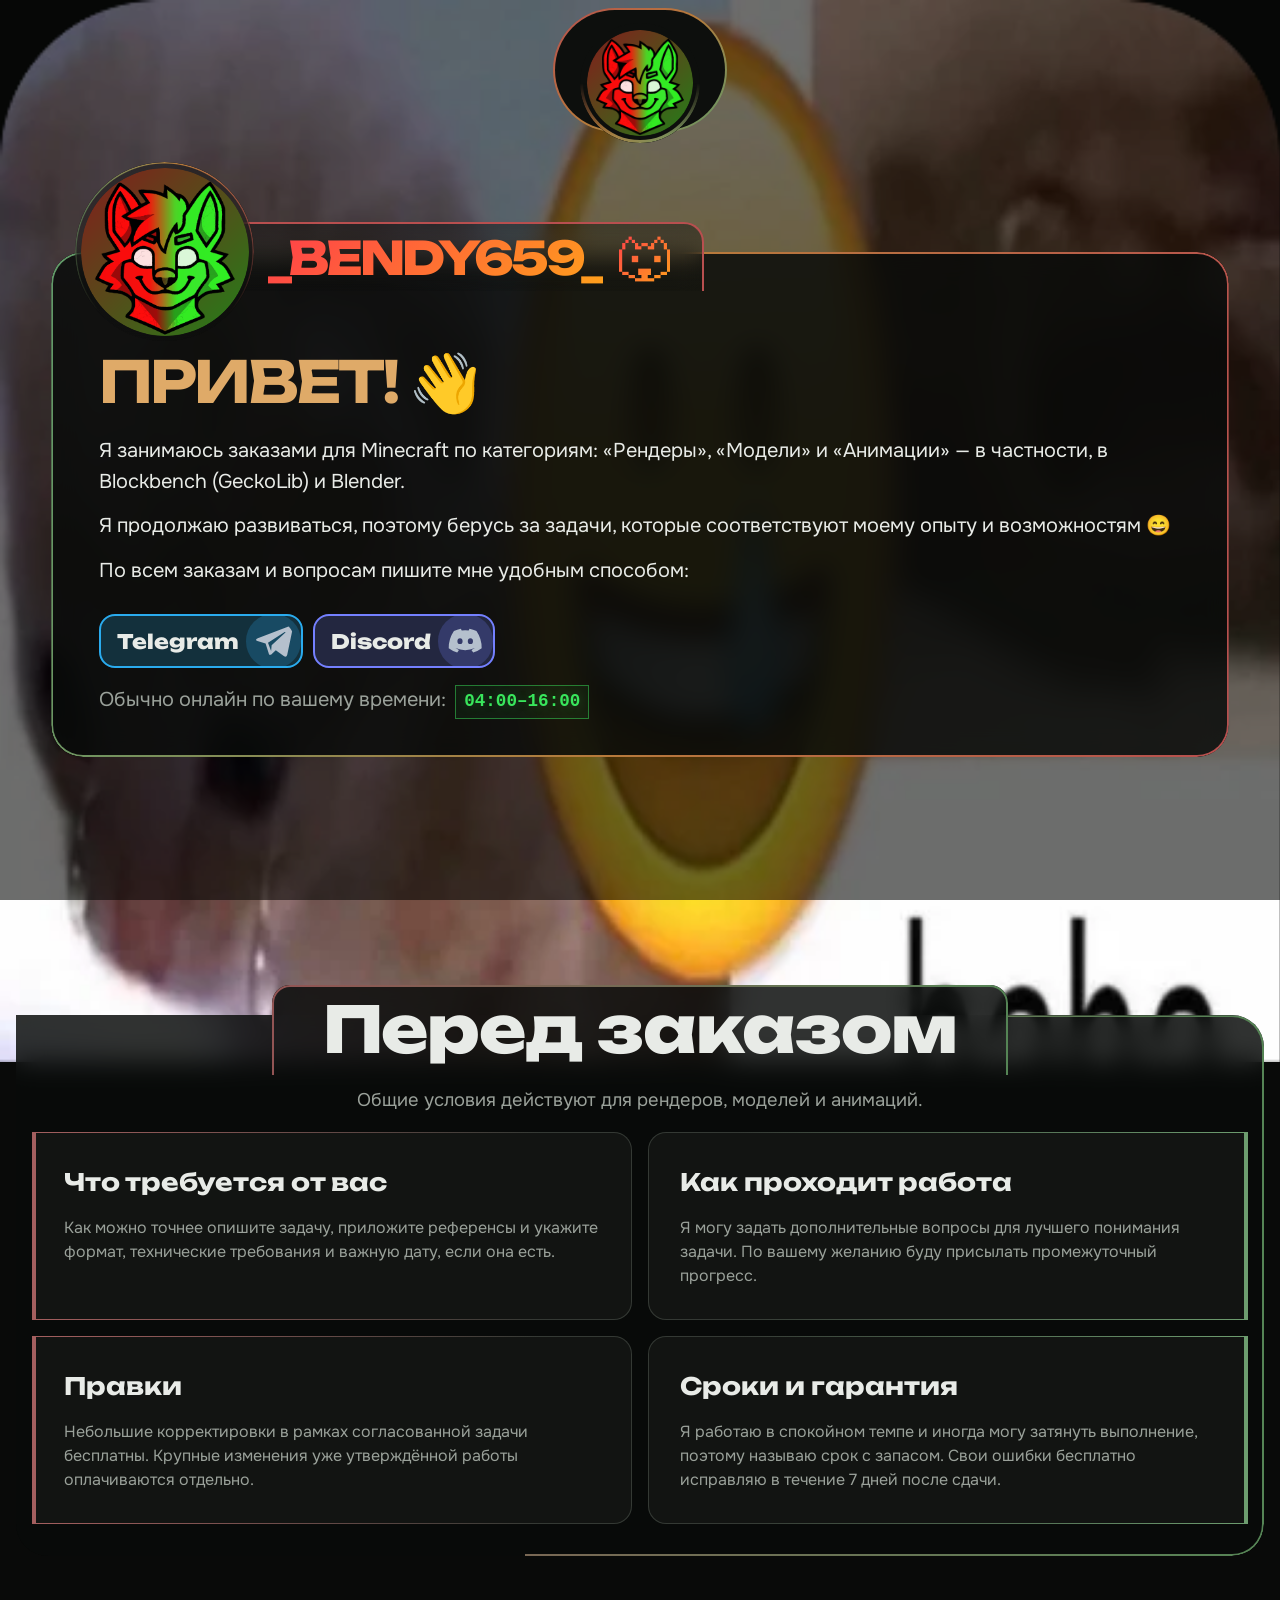
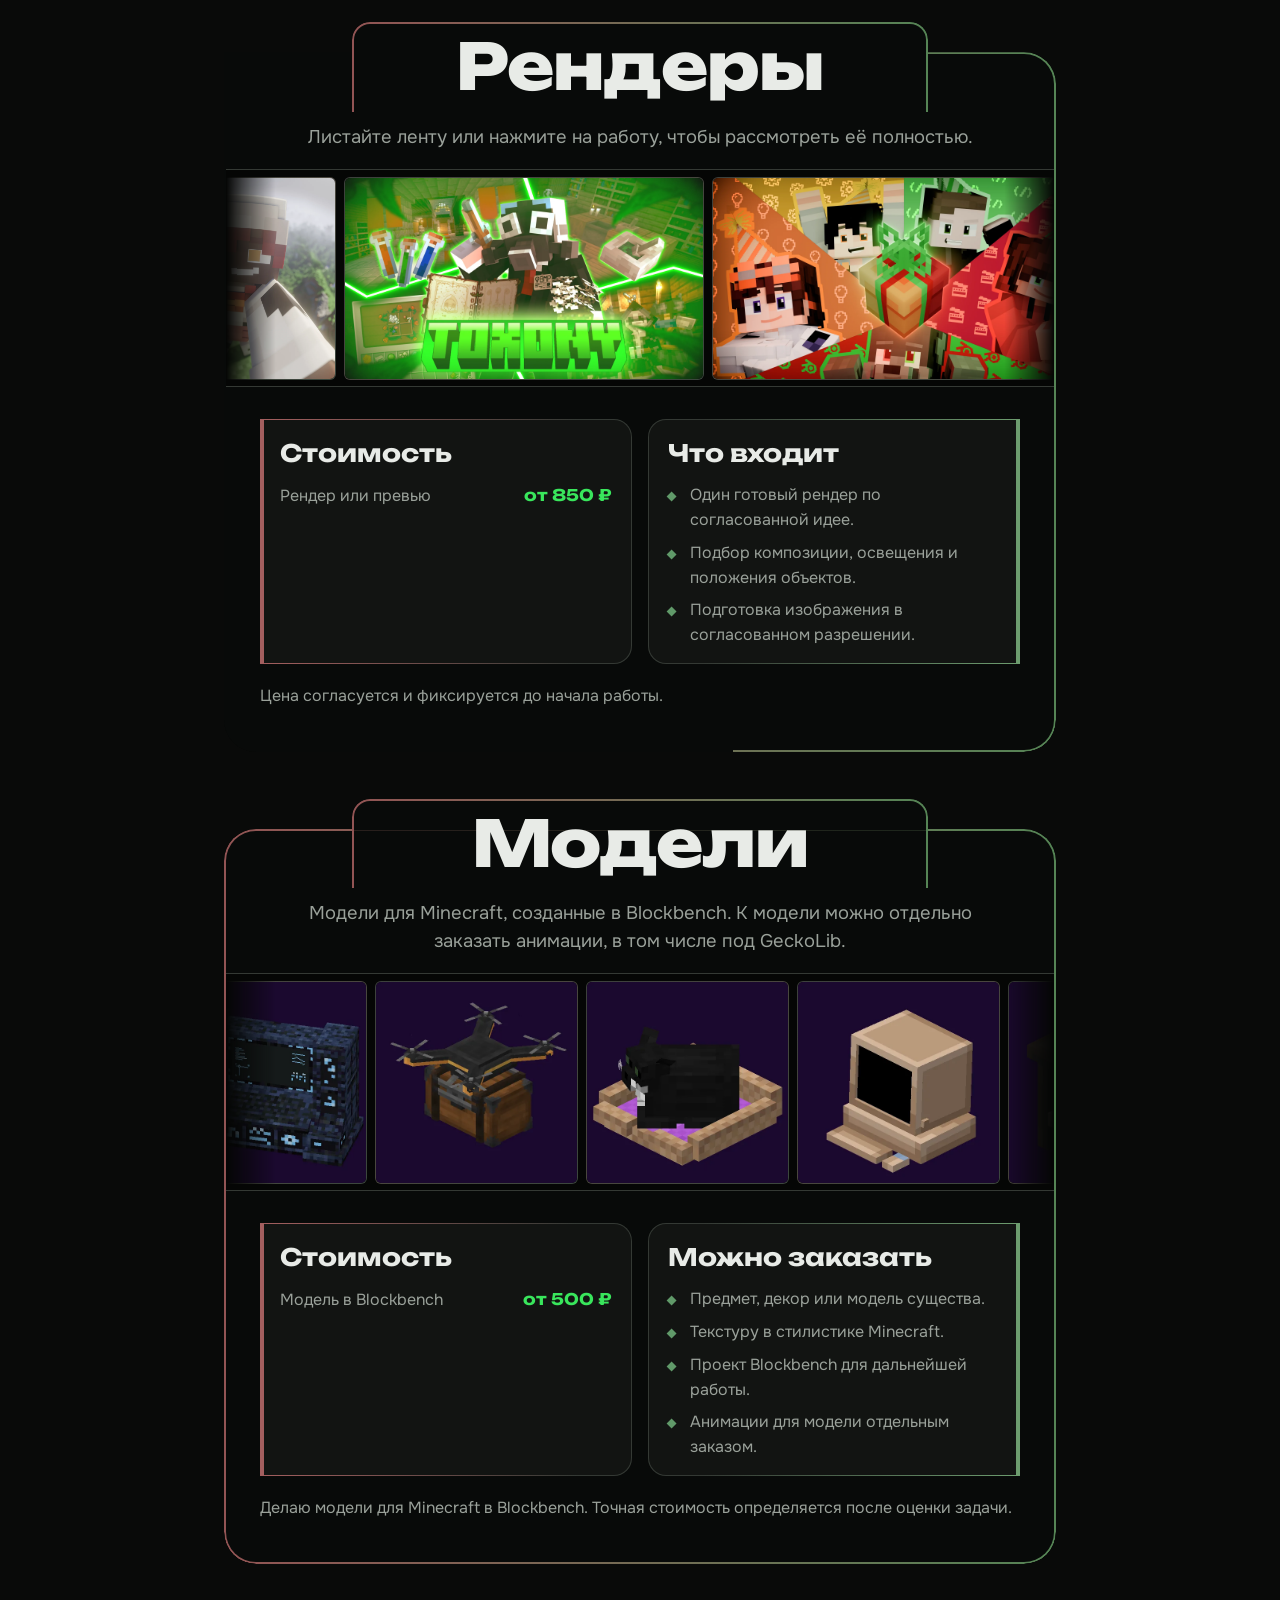
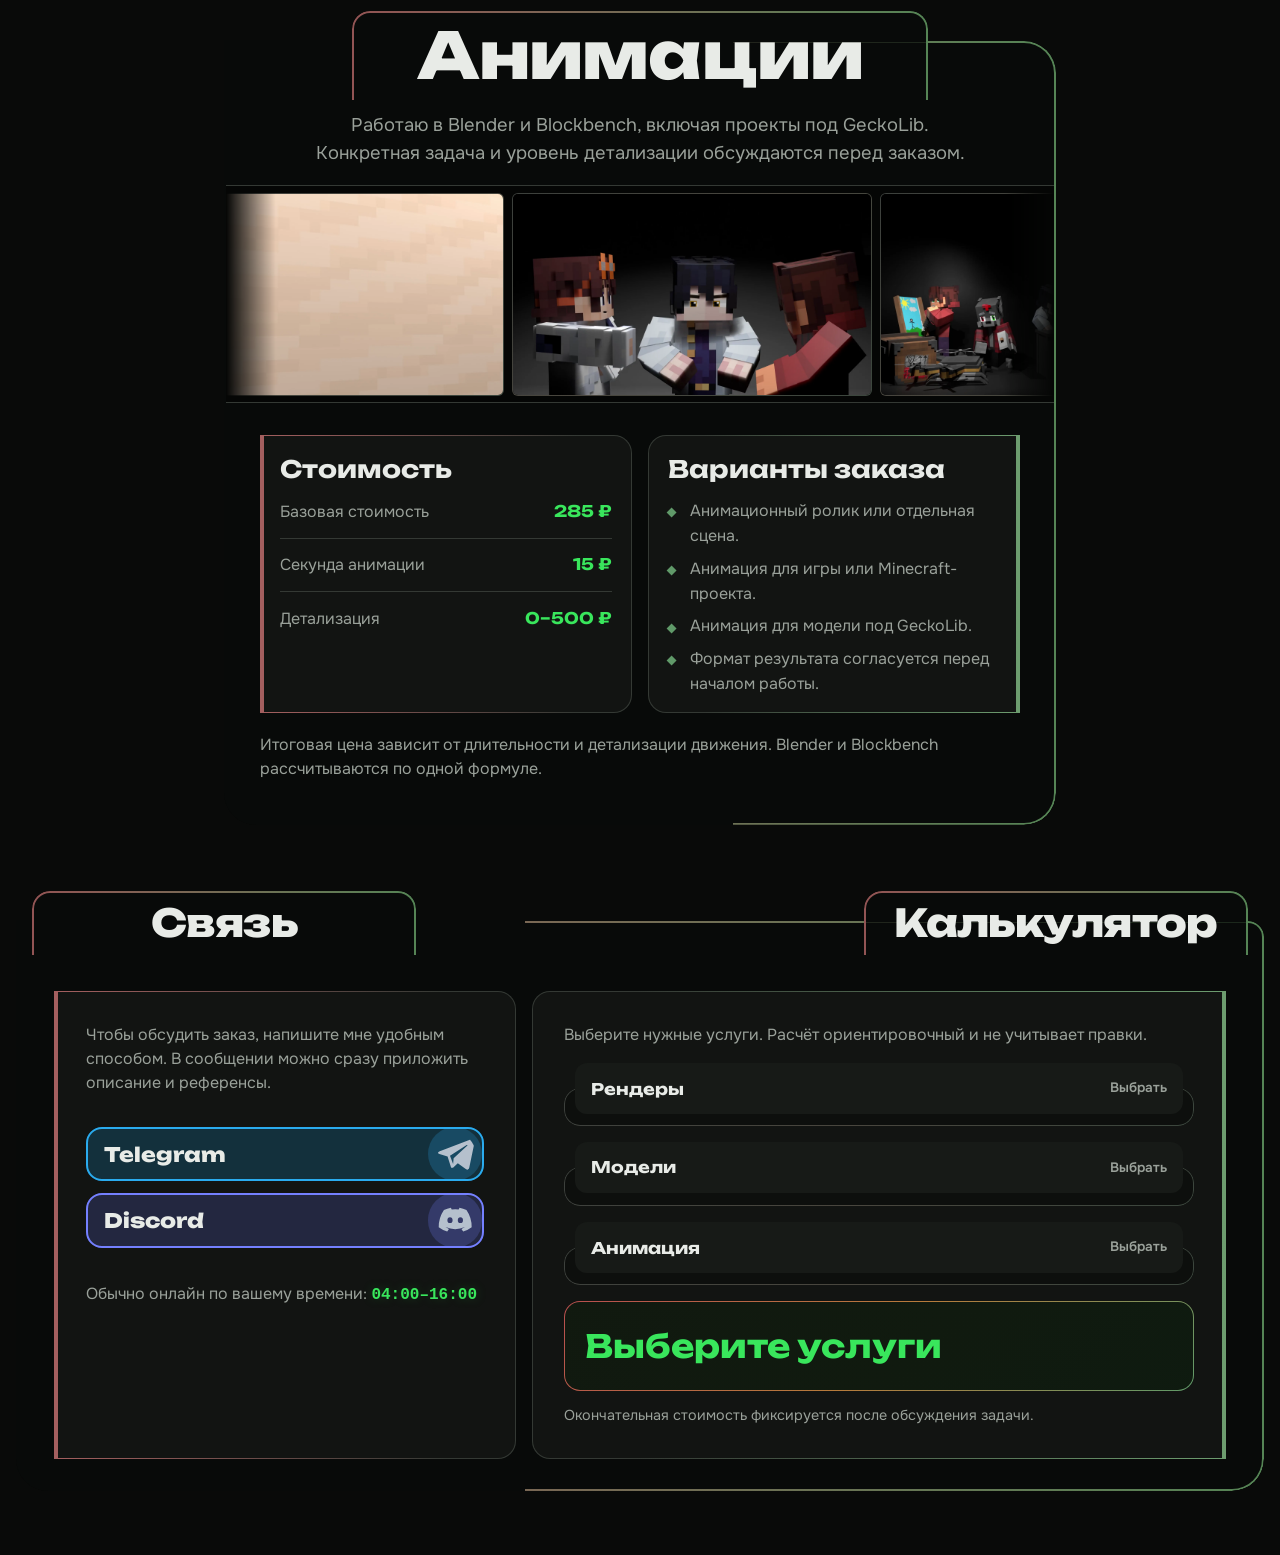
==== commit ebe542b7: "upd" ====
--- a/index.html
+++ b/index.html
@@ -89,14 +89,17 @@
             </div>
         </section>
 
-        <section class="order-guide" aria-labelledby="order-guide-title">
-            <header class="guide-heading">
-                <h2 id="order-guide-title">Перед заказом</h2>
+        <section class="order-guide tabbed-section" aria-labelledby="order-guide-title">
+            <div class="category-shell" aria-hidden="true"></div>
+            <header class="category-heading">
+                <div class="category-tab">
+                    <h2 class="category-title" id="order-guide-title">Перед заказом</h2>
+                </div>
                 <p>Общие условия действуют для рендеров, моделей и анимаций.</p>
             </header>
 
             <div class="guide-grid">
-                <article class="guide-card">
+                <article class="guide-card section-cell">
                     <h3>Что требуется от вас</h3>
                     <p>
                         Как можно точнее опишите задачу, приложите референсы
@@ -104,7 +107,7 @@
                     </p>
                 </article>
 
-                <article class="guide-card">
+                <article class="guide-card section-cell">
                     <h3>Как проходит работа</h3>
                     <p>
                         Я могу задать дополнительные вопросы для лучшего понимания задачи.
@@ -112,7 +115,7 @@
                     </p>
                 </article>
 
-                <article class="guide-card">
+                <article class="guide-card section-cell">
                     <h3>Правки</h3>
                     <p>
                         Небольшие корректировки в рамках согласованной задачи бесплатны.
@@ -120,7 +123,7 @@
                     </p>
                 </article>
 
-                <article class="guide-card guide-card-accent">
+                <article class="guide-card section-cell">
                     <h3>Сроки и гарантия</h3>
                     <p>
                         Я работаю в спокойном темпе и иногда могу затянуть выполнение,
@@ -132,14 +135,17 @@
         </section>
 
         <section
-            class="portfolio-section renders-section"
+            class="portfolio-section tabbed-section renders-section"
             id="renders"
             aria-labelledby="renders-title"
             data-gallery
             data-gallery-item-label="Рендер"
         >
+            <div class="category-shell" aria-hidden="true"></div>
             <header class="category-heading">
-                <h2 class="category-title" id="renders-title">Рендеры</h2>
+                <div class="category-tab">
+                    <h2 class="category-title" id="renders-title">Рендеры</h2>
+                </div>
                 <p>Листайте ленту или нажмите на работу, чтобы рассмотреть её полностью.</p>
             </header>
 
@@ -225,15 +231,10 @@
                 </div>
             </div>
 
-            <section class="render-pricing" aria-labelledby="render-pricing-title">
-                <header class="pricing-heading">
-                    <h3 id="render-pricing-title">Прайс на рендеры</h3>
-                    <p>Цена согласуется и фиксируется до начала работы.</p>
-                </header>
-
+            <section class="render-pricing" aria-label="Прайс на рендеры">
                 <div class="pricing-grid">
-                    <article class="pricing-cell price-cell">
-                        <h4>Стоимость</h4>
+                    <article class="pricing-cell section-cell price-cell">
+                        <h3>Стоимость</h3>
                         <dl class="price-list">
                             <div>
                                 <dt>Рендер или превью</dt>
@@ -242,8 +243,8 @@
                         </dl>
                     </article>
 
-                    <article class="pricing-cell requirements-cell">
-                        <h4>Что входит</h4>
+                    <article class="pricing-cell section-cell requirements-cell">
+                        <h3>Что входит</h3>
                         <ul class="requirements-list">
                             <li>Один готовый рендер по согласованной идее.</li>
                             <li>Подбор композиции, освещения и положения объектов.</li>
@@ -251,19 +252,24 @@
                         </ul>
                     </article>
                 </div>
+
+                <p class="pricing-description">Цена согласуется и фиксируется до начала работы.</p>
             </section>
 
         </section>
 
         <section
-            class="portfolio-section models-section"
+            class="portfolio-section tabbed-section models-section"
             id="models"
             aria-labelledby="models-title"
             data-gallery
             data-gallery-item-label="Модель"
         >
+            <div class="category-shell" aria-hidden="true"></div>
             <header class="category-heading">
-                <h2 class="category-title" id="models-title">Модели</h2>
+                <div class="category-tab">
+                    <h2 class="category-title" id="models-title">Модели</h2>
+                </div>
                 <p>
                     Модели для Minecraft, созданные в Blockbench. К модели можно отдельно
                     заказать анимации, в том числе под GeckoLib.
@@ -417,28 +423,20 @@
                 </div>
             </div>
 
-            <section class="render-pricing" aria-labelledby="models-order-title">
-                <header class="pricing-heading">
-                    <h3 id="models-order-title">Заказ моделей</h3>
-                    <p>
-                        Делаю модели для Minecraft в Blockbench.
-                        Точная стоимость определяется после оценки задачи.
-                    </p>
-                </header>
-
+            <section class="render-pricing" aria-label="Заказ моделей">
                 <div class="pricing-grid">
-                    <article class="pricing-cell price-cell">
-                        <h4>Стоимость</h4>
+                    <article class="pricing-cell section-cell price-cell">
+                        <h3>Стоимость</h3>
                         <dl class="price-list">
                             <div>
                                 <dt>Модель в Blockbench</dt>
-                                <dd data-price-key="modelBase" data-price-prefix="от ">от 1 000 ₽</dd>
+                                <dd data-price-key="modelBase" data-price-prefix="от ">от 500 ₽</dd>
                             </div>
                         </dl>
                     </article>
 
-                    <article class="pricing-cell requirements-cell">
-                        <h4>Можно заказать</h4>
+                    <article class="pricing-cell section-cell requirements-cell">
+                        <h3>Можно заказать</h3>
                         <ul class="requirements-list">
                             <li>Предмет, декор или модель существа.</li>
                             <li>Текстуру в стилистике Minecraft.</li>
@@ -447,18 +445,26 @@
                         </ul>
                     </article>
                 </div>
+
+                <p class="pricing-description">
+                    Делаю модели для Minecraft в Blockbench.
+                    Точная стоимость определяется после оценки задачи.
+                </p>
             </section>
         </section>
 
         <section
-            class="portfolio-section animations-section"
+            class="portfolio-section tabbed-section animations-section"
             id="animations"
             aria-labelledby="animations-title"
             data-gallery
             data-gallery-item-label="Анимация"
         >
+            <div class="category-shell" aria-hidden="true"></div>
             <header class="category-heading">
-                <h2 class="category-title" id="animations-title">Анимации</h2>
+                <div class="category-tab">
+                    <h2 class="category-title" id="animations-title">Анимации</h2>
+                </div>
                 <p>
                     Работаю в Blender и Blockbench, включая проекты под GeckoLib.
                     Конкретная задача и уровень детализации обсуждаются перед заказом.
@@ -612,36 +618,28 @@
                 </div>
             </div>
 
-            <section class="render-pricing" aria-labelledby="animation-pricing-title">
-                <header class="pricing-heading">
-                    <h3 id="animation-pricing-title">Прайс на анимации</h3>
-                    <p>
-                        Итоговая цена зависит от длительности и детализации движения.
-                        Blender и Blockbench рассчитываются по одной формуле.
-                    </p>
-                </header>
-
+            <section class="render-pricing" aria-label="Прайс на анимации">
                 <div class="pricing-grid">
-                    <article class="pricing-cell price-cell">
-                        <h4>Стоимость</h4>
+                    <article class="pricing-cell section-cell price-cell">
+                        <h3>Стоимость</h3>
                         <dl class="price-list">
                             <div>
                                 <dt>Базовая стоимость</dt>
-                                <dd data-price-key="animationBase">500 ₽</dd>
+                                <dd data-price-key="animationBase">285 ₽</dd>
                             </div>
                             <div>
                                 <dt>Секунда анимации</dt>
-                                <dd data-price-key="animationPerSecond">100 ₽</dd>
+                                <dd data-price-key="animationPerSecond">15 ₽</dd>
                             </div>
                             <div>
                                 <dt>Детализация</dt>
-                                <dd data-price-key="animationDetailHigh" data-price-prefix="0–">0–600 ₽</dd>
+                                <dd data-price-key="animationDetailHigh" data-price-prefix="0–">0–500 ₽</dd>
                             </div>
                         </dl>
                     </article>
 
-                    <article class="pricing-cell requirements-cell">
-                        <h4>Варианты заказа</h4>
+                    <article class="pricing-cell section-cell requirements-cell">
+                        <h3>Варианты заказа</h3>
                         <ul class="requirements-list">
                             <li>Анимационный ролик или отдельная сцена.</li>
                             <li>Анимация для игры или Minecraft-проекта.</li>
@@ -650,13 +648,26 @@
                         </ul>
                     </article>
                 </div>
+
+                <p class="pricing-description">
+                    Итоговая цена зависит от длительности и детализации движения.
+                    Blender и Blockbench рассчитываются по одной формуле.
+                </p>
             </section>
         </section>
 
-        <section class="contact-section" id="contact" aria-labelledby="contact-title">
+        <section class="contact-section tabbed-section" id="contact" aria-labelledby="contact-title calculator-title">
+            <div class="category-shell" aria-hidden="true"></div>
+            <header class="contact-heading">
+                <div class="category-tab">
+                    <h2 class="category-title" id="contact-title">Связь</h2>
+                </div>
+                <div class="category-tab">
+                    <h2 class="category-title" id="calculator-title">Калькулятор</h2>
+                </div>
+            </header>
             <div class="contact-grid">
-                <article class="contact-card">
-                    <h2 id="contact-title">Связь</h2>
+                <article class="contact-card section-cell" aria-labelledby="contact-title">
                     <p>
                         Чтобы обсудить заказ, напишите мне удобным способом.
                         В сообщении можно сразу приложить описание и референсы.
@@ -681,8 +692,7 @@
                     </p>
                 </article>
 
-                <form class="calculator-card" id="price-calculator">
-                    <h2>Калькулятор</h2>
+                <form class="calculator-card section-cell" id="price-calculator" aria-labelledby="calculator-title">
                     <p class="calculator-intro">
                         Выберите нужные услуги. Расчёт ориентировочный и не учитывает правки.
                     </p>
@@ -758,8 +768,8 @@
                                 Детализация
                                 <select name="animation-detail">
                                     <option value="0" data-price-key="animationDetailBasic" data-price-label="Базовая">Базовая · +0 ₽</option>
-                                    <option value="300" data-price-key="animationDetailMedium" data-price-label="Средняя">Средняя · +300 ₽</option>
-                                    <option value="600" data-price-key="animationDetailHigh" data-price-label="Высокая">Высокая · +600 ₽</option>
+                                    <option value="250" data-price-key="animationDetailMedium" data-price-label="Средняя">Средняя · +250 ₽</option>
+                                    <option value="500" data-price-key="animationDetailHigh" data-price-label="Высокая">Высокая · +500 ₽</option>
                                 </select>
                             </label>
                         </div>
--- a/css/styles.css
+++ b/css/styles.css
@@ -35,26 +35,36 @@
     background: var(--background);
     scroll-behavior: smooth;
     scroll-padding-top: calc(var(--site-header-height) + 0.25rem);
-    scrollbar-color: var(--green) #050605;
-    scrollbar-width: thin;
-}
-
-html::-webkit-scrollbar {
-    width: 0.85rem;
-}
-
-html::-webkit-scrollbar-track {
-    background: #050605;
-}
-
-html::-webkit-scrollbar-thumb {
-    border: 3px solid #050605;
-    border-radius: 999px;
-    background: linear-gradient(180deg, #765050, #756143, #4f7156);
-}
-
-html::-webkit-scrollbar-thumb:hover {
-    background: linear-gradient(180deg, var(--red), var(--orange), var(--green));
+}
+
+@media (forced-colors: none) {
+    @supports not selector(::-webkit-scrollbar) {
+        html {
+            scrollbar-color: var(--green) transparent;
+            scrollbar-width: thin;
+        }
+    }
+
+    html::-webkit-scrollbar {
+        width: 0.75rem;
+    }
+
+    html::-webkit-scrollbar-track {
+        background: transparent;
+    }
+
+    html::-webkit-scrollbar-button {
+        display: none;
+        width: 0;
+        height: 0;
+    }
+
+    html::-webkit-scrollbar-thumb {
+        min-height: 1.75rem;
+        border: 2px solid transparent;
+        border-radius: 999px;
+        background: linear-gradient(to bottom, var(--red), var(--green)) padding-box;
+    }
 }
 
 body {
@@ -97,10 +107,7 @@
     background: rgba(5, 6, 5, 0.58);
 }
 
-html.motion-pending .order-guide,
-html.motion-pending .portfolio-section,
-html.motion-pending .contact-section,
-html.motion-pending .render-pricing {
+html.motion-pending .tabbed-section {
     visibility: hidden;
     opacity: 0;
 }
@@ -458,46 +465,18 @@
 .order-guide {
     width: min(calc(100% - 2rem), 110rem);
     margin: clamp(2rem, 5vw, 4rem) auto;
-    padding: clamp(4rem, 8vw, 7rem) 1rem;
-    overflow: clip;
-    border-radius: 2rem;
-}
-
-.guide-heading {
-    width: min(100%, 96rem);
-    margin: 0 auto clamp(2rem, 4vw, 3rem);
-    text-align: center;
-}
-
-.guide-heading h2 {
-    margin: 0;
-    font-family: "Unbounded", Arial, sans-serif;
-    font-size: clamp(2.25rem, 6vw, 4.75rem);
-    letter-spacing: -0.04em;
-    line-height: 1;
-}
-
-.guide-heading > p:last-child {
-    margin: 1rem 0 0;
-    color: var(--muted);
 }
 
 .guide-grid {
     display: grid;
     grid-template-columns: repeat(2, minmax(0, 1fr));
     gap: 1rem;
-    width: min(100%, 96rem);
+    width: min(calc(100% - 2rem), 96rem);
     margin: 0 auto;
 }
 
 .guide-card {
-    min-height: 12rem;
     padding: clamp(1.25rem, 3vw, 2rem);
-    border: 1px solid transparent;
-    border-radius: 1.25rem;
-    background:
-        linear-gradient(var(--panel), var(--panel)) padding-box,
-        var(--border-gradient) border-box;
 }
 
 .guide-card h3 {
@@ -511,18 +490,27 @@
     color: var(--muted);
 }
 
-.guide-card-accent {
-    background:
-        linear-gradient(rgba(13, 24, 14, 0.98), rgba(13, 24, 14, 0.98)) padding-box,
-        var(--border-gradient-strong) border-box;
+.tabbed-section {
+    --category-tab-rise: clamp(1.375rem, 3vw, 2rem);
+    --category-tab-half-width: min(calc(50% - 1.75rem), 18rem);
+    --category-shell-radius: clamp(1.375rem, 4vw, 2rem);
+    --category-rim: linear-gradient(90deg, #925454, #558455);
+    --glass-border: var(--category-rim);
+
+    padding: 2px 0 clamp(1.375rem, 2.5vw, 2.75rem);
+    overflow: clip;
+    border-radius: var(--category-shell-radius);
+    isolation: isolate;
+    position: relative;
 }
 
 .portfolio-section {
     width: min(calc(75% - 8rem), 88rem);
     margin: clamp(1.75rem, 3.5vw, 3rem) auto 0;
-    padding: clamp(2rem, 4vw, 4rem) 0 clamp(1.375rem, 2.5vw, 2.75rem);
-    overflow: clip;
-    border-radius: 2rem;
+}
+
+.order-guide {
+    --category-tab-half-width: min(calc(50% - 1.75rem), 23rem);
 }
 
 @media (max-width: 1100px) {
@@ -532,43 +520,48 @@
 }
 
 .category-heading {
-    width: min(calc(100% - 2rem), 96rem);
     margin: 0 auto clamp(1.25rem, 2.5vw, 2rem);
     text-align: center;
+}
+
+.category-tab {
+    --category-tab-radius: 1.125rem;
+
+    position: relative;
+    z-index: 1;
+    display: inline-grid;
+    width: calc(var(--category-tab-half-width) * 2);
+    min-block-size: calc(var(--category-tab-rise) * 2);
+    padding: 0.55rem 0.5rem;
+    place-items: center;
+    border-radius: var(--category-tab-radius) var(--category-tab-radius) 0 0;
+    isolation: isolate;
 }
 
 .category-title {
     margin: 0;
     color: var(--ink);
     font-family: "Unbounded", Arial, sans-serif;
-    font-size: clamp(3rem, 8vw, 7rem);
+    font-size: clamp(1.75rem, 5vw, 4.15rem);
     font-weight: 800;
     letter-spacing: -0.015em;
-    line-height: 1;
-    transition:
-        color 400ms ease,
-        text-shadow 400ms ease,
-        transform 400ms ease;
+    line-height: 1.12;
+    transition: color 400ms ease;
 }
 
 .portfolio-section.is-in-focus .category-title {
     color: #ffffff;
-    text-shadow:
-        0 0 1rem rgba(96, 154, 105, 0.38),
-        0 0 3rem rgba(96, 154, 105, 0.18);
-    transform: scale(1.025);
 }
 
 .category-heading > p:last-child {
-    max-width: 42rem;
-    margin: 1.25rem auto 0;
+    max-width: min(calc(100% - 2rem), 42rem);
+    margin: 0.75rem auto 0;
     color: var(--muted);
     font-size: clamp(1rem, 1.7vw, 1.15rem);
 }
 
 .render-gallery {
-    width: 100%;
-    padding-block: 0.75rem;
+    margin-inline: 2px;
     border-block: 1px solid var(--line);
     background: #050605;
 }
@@ -615,10 +608,10 @@
 
 .render-track {
     display: flex;
-    gap: 1rem;
+    gap: 0.5rem;
     width: max-content;
     height: 100%;
-    padding-block: 0.75rem;
+    padding-block: 0.4rem;
 }
 
 .render-strip:focus-visible {
@@ -631,8 +624,8 @@
     height: 100%;
     padding: 0;
     overflow: hidden;
-    border: 2px solid transparent;
-    border-radius: 1rem;
+    border: 1px solid transparent;
+    border-radius: 0.375rem;
     background:
         linear-gradient(var(--panel-deep), var(--panel-deep)) padding-box,
         var(--border-gradient) border-box;
@@ -665,50 +658,63 @@
 .render-pricing {
     width: min(calc(100% - 2rem), 96rem);
     margin: clamp(1rem, 2vw, 2rem) auto 0;
-    padding: clamp(1rem, 2.5vw, 2rem);
+    padding-inline: clamp(0.35rem, 1.6vw, 1.25rem);
     overflow: clip;
-    border-top: 1px solid var(--line);
-}
-
-.pricing-heading {
-    margin-bottom: 1.75rem;
-}
-
-.pricing-heading h3 {
-    margin: 0;
-    font-family: "Unbounded", Arial, sans-serif;
-    font-size: clamp(1.8rem, 4vw, 3.25rem);
-    letter-spacing: -0.03em;
-    line-height: 1.1;
-}
-
-.pricing-heading > p:last-child {
-    margin: 0.75rem 0 0;
+}
+
+.pricing-description {
+    margin: 1.25rem 0 0;
     color: var(--muted);
     font-size: 1rem;
 }
 
 .pricing-grid {
     display: grid;
-    grid-template-columns: minmax(0, 0.9fr) minmax(0, 1.1fr);
+    grid-template-columns: repeat(2, minmax(0, 1fr));
     gap: 1rem;
+}
+
+.section-cell {
+    position: relative;
+    isolation: isolate;
 }
 
 .pricing-cell {
     padding: 1.25rem;
-    border: 1px solid var(--line);
-    border-radius: 1.25rem;
-    background: var(--panel);
-}
-
-.pricing-cell h4 {
+}
+
+.section-cell::before {
+    position: absolute;
+    z-index: -1;
+    inset: 0 auto 0 0;
+    width: 100%;
+    box-sizing: border-box;
+    border: 1px solid transparent;
+    background: linear-gradient(var(--panel), var(--panel)) padding-box,
+        var(--section-cell-rim) border-box;
+    content: "";
+    pointer-events: none;
+}
+
+.pricing-cell h3 {
     margin: 0;
     font-family: "Unbounded", Arial, sans-serif;
     font-size: clamp(1.15rem, 2vw, 1.5rem);
 }
 
-.price-cell {
-    border-inline-start: 3px solid var(--green);
+:is(.price-cell, .guide-card:nth-child(odd), .contact-card)::before {
+    --section-cell-rim: linear-gradient(90deg, #a45f5f, var(--line) 85%);
+
+    border-inline-start-width: 4px;
+    border-radius: 0 1.125rem 1.125rem 0;
+}
+
+:is(.requirements-cell, .guide-card:nth-child(even), .calculator-card)::before {
+    --section-cell-rim: linear-gradient(90deg, var(--line) 15%, #6d9d6f);
+
+    border-inline-end-width: 4px;
+    border-radius: 1.125rem 0 0 1.125rem;
+    inset-inline: auto 0;
 }
 
 .price-list {
@@ -781,18 +787,22 @@
 }
 
 .contact-section {
+    --contact-tab-inset: 16px;
+    --contact-tab-max: 24rem;
+    --contact-tab-end: min(calc(50% - 0.5rem), calc(var(--contact-tab-inset) + var(--contact-tab-max)));
+    --category-shell-radius: 1rem 1rem 2rem 2rem;
+
     width: min(calc(100% - 2rem), 90rem);
     margin: clamp(2rem, 5vw, 4rem) auto;
-    padding: clamp(1rem, 3vw, 2.5rem);
-    overflow: clip;
-    border-radius: 2rem;
-}
-
-:is(.intro, .order-guide, .portfolio-section, .contact-section) {
+}
+
+.intro {
     position: relative;
 }
 
-:is(.intro, .media-frame, .identity, .order-guide, .portfolio-section, .contact-section) {
+:is(.intro, .media-frame, .identity),
+.category-tab::after,
+.category-shell {
     background: var(--glass-fill, rgb(9 11 10 / 84%));
     backdrop-filter: blur(0.8rem);
 }
@@ -801,7 +811,7 @@
     --glass-fill: linear-gradient(rgb(9 11 10 / 44%), rgb(9 11 10 / 12%));
 }
 
-:is(.intro, .order-guide, .portfolio-section, .contact-section)::before {
+:is(.intro, .category-shell, .category-tab)::before {
     position: absolute;
     inset: 0;
     padding: 2px;
@@ -813,28 +823,89 @@
     pointer-events: none;
 }
 
+.category-shell::before {
+    clip-path: polygon(
+        0 0, calc(50% - var(--category-tab-half-width)) 0,
+        calc(50% - var(--category-tab-half-width)) 2px,
+        calc(50% + var(--category-tab-half-width)) 2px,
+        calc(50% + var(--category-tab-half-width)) 0, 100% 0, 100% 100%, 0 100%
+    );
+}
+
+.contact-section .category-shell::before {
+    clip-path: polygon(
+        0 0, var(--contact-tab-inset) 0, var(--contact-tab-inset) 2px,
+        var(--contact-tab-end) 2px, var(--contact-tab-end) 0,
+        calc(100% - var(--contact-tab-end)) 0, calc(100% - var(--contact-tab-end)) 2px,
+        calc(100% - var(--contact-tab-inset)) 2px, calc(100% - var(--contact-tab-inset)) 0,
+        100% 0, 100% 100%, 0 100%
+    );
+}
+
+.category-tab::before {
+    --category-tab-join-height: 100%;
+    --category-tab-base-border: 2px;
+
+    inset-block-end: auto;
+    height: var(--category-tab-join-height);
+    box-sizing: border-box;
+    padding-bottom: 0;
+}
+
+.category-tab::after {
+    --category-tab-join-height: calc(var(--category-tab-rise) - 2px);
+
+    position: absolute;
+    z-index: -1;
+    inset: 0 0 auto;
+    height: var(--category-tab-join-height);
+    border-radius: inherit;
+    content: "";
+    pointer-events: none;
+}
+
+.category-shell {
+    position: absolute;
+    z-index: -1;
+    top: var(--category-tab-rise);
+    left: 50%;
+    width: 100%;
+    height: calc(100% - var(--category-tab-rise));
+    border-radius: var(--category-shell-radius);
+    transform: translateX(-50%);
+    pointer-events: none;
+}
+
 .contact-grid {
     display: grid;
     grid-template-columns: minmax(0, 0.8fr) minmax(0, 1.2fr);
     gap: 1rem;
+    margin: clamp(1.25rem, 3vw, 2.25rem) clamp(1rem, 3vw, 2.5rem) 0;
+}
+
+.contact-heading {
+    display: flex;
+    justify-content: space-between;
+    gap: 1rem;
+    padding-inline: var(--contact-tab-inset);
+}
+
+.contact-heading .category-tab {
+    width: min(calc(50% - 0.5rem), var(--contact-tab-max));
+}
+
+.contact-heading .category-title {
+    font-size: clamp(0.8rem, 3.7vw, 2.4rem);
 }
 
 .contact-card,
 .calculator-card {
     padding: clamp(1.25rem, 3vw, 2rem);
-    border: 1px solid transparent;
-    border-radius: 1.25rem;
-    background:
-        linear-gradient(var(--panel), var(--panel)) padding-box,
-        var(--border-gradient) border-box;
-}
-
-.contact-card h2,
-.calculator-card h2 {
-    margin: 0;
-    font-family: "Unbounded", Arial, sans-serif;
-    font-size: clamp(1.75rem, 4vw, 3rem);
-    letter-spacing: -0.04em;
+}
+
+.contact-card > p:first-child,
+.calculator-card > p:first-child {
+    margin-top: 0;
 }
 
 .contact-card > p,
@@ -1115,186 +1186,132 @@
     animation: wave-hand 2.4s ease-in-out infinite;
 }
 
-.motion-ready .motion-target {
-    opacity: 0;
-    clip-path: inset(49% 49% 49% 49% round 1.25rem);
-}
-
-.motion-sentinel {
-    display: block;
-    width: 1px;
-    height: 1px;
-    margin-bottom: -1px;
-    pointer-events: none;
-}
-
-.motion-ready .motion-panel.is-revealed:not(.motion-complete) {
-    animation: assemble-motion-panel 0.78s cubic-bezier(0.4, 0, 0.2, 1) both;
-}
-
-.motion-ready .motion-card.is-revealed:not(.motion-complete) {
-    animation: assemble-motion-card 0.58s
-        calc(var(--motion-order, 0) * 70ms)
-        cubic-bezier(0.4, 0, 0.2, 1)
-        both;
-}
-
-.motion-ready .motion-target.motion-complete {
-    opacity: 1;
-    clip-path: inset(0);
-}
-
-.motion-ready :is(.order-guide, .portfolio-section, .contact-section)::before {
-    opacity: 0;
-    transition: opacity 160ms ease-out;
-}
-
-.motion-ready :is(.order-guide, .portfolio-section, .contact-section).motion-complete::before {
-    opacity: 1;
-}
-
-.motion-ready .motion-text {
-    opacity: 0;
-}
-
-.motion-ready .motion-title-text {
-    clip-path: inset(0 100% 0 0);
-}
-
-.motion-ready .motion-title-text.is-text-revealed {
-    animation: type-motion-title 0.56s
-        var(--motion-text-delay)
-        steps(var(--motion-text-steps), end)
-        both;
-}
-
-.motion-ready .motion-copy-text.is-text-revealed {
-    animation: reveal-motion-copy 0.42s var(--motion-text-delay) ease-out both;
-}
-
-.motion-ready :is(.contact-card, .calculator-card) > :not(h2) {
+.motion-ready .tabbed-section {
+    --category-tab-duration: 0.36s;
+    --category-title-duration: 0.36s;
+    --category-shell-start: calc(var(--category-tab-duration) + var(--category-title-duration));
+    --category-shell-duration: 0.66s;
+    --category-cell-start: calc(var(--category-shell-start) + var(--category-shell-duration));
+    --category-cell-duration: 0.34s;
+    --category-content-start: calc(var(--category-cell-start) + var(--category-cell-duration));
+}
+
+.motion-ready .tabbed-section :is(.category-shell, .category-title, .category-heading > p,
+    .render-gallery, .section-cell > *, .pricing-description) {
     opacity: 0;
     visibility: hidden;
 }
 
-.motion-ready :is(.contact-card, .calculator-card).contact-content-ready > :not(h2) {
-    visibility: visible;
-    animation: reveal-motion-copy 0.42s ease-out both;
-}
-
-.motion-ready .portfolio-section .render-gallery {
+.motion-ready .tabbed-section .category-tab::before,
+.motion-ready .tabbed-section .category-tab::after,
+.motion-ready .tabbed-section .section-cell::before {
     opacity: 0;
-    clip-path: inset(0 100% 0 0);
-}
-
-.motion-ready .portfolio-section.is-revealed .render-gallery {
-    animation: reveal-motion-gallery 0.64s 2.02s cubic-bezier(0.4, 0, 0.2, 1) both;
-}
-
-.motion-ready .portfolio-section .render-card {
-    opacity: 0;
-    transform: translateY(1rem) scale(0.96);
-}
-
-.motion-ready .portfolio-section.is-revealed .render-card {
-    animation: reveal-motion-media 0.46s
-        calc(2.12s + var(--motion-order, 0) * 65ms)
-        ease-out
-        both;
-}
-
-@keyframes assemble-motion-panel {
-    0% {
+}
+
+.motion-ready .tabbed-section.is-revealed .category-tab::before,
+.motion-ready .tabbed-section.is-revealed .category-tab::after {
+    animation:
+        assemble-category-tab var(--category-tab-duration) ease-out both,
+        join-category-tab 0.22s calc(var(--category-shell-start) + 0.3s) ease-in-out both;
+}
+
+.motion-ready .tabbed-section.is-revealed .category-title {
+    animation: reveal-category-title var(--category-title-duration) var(--category-tab-duration) steps(10, end) both;
+}
+
+.motion-ready .tabbed-section.is-revealed .category-shell {
+    animation: assemble-category-shell var(--category-shell-duration) var(--category-shell-start)
+        cubic-bezier(0.3, 0, 0.3, 1) both;
+}
+
+.motion-ready .tabbed-section.is-revealed .section-cell::before {
+    animation: assemble-category-cell var(--category-cell-duration) var(--category-cell-start) ease-out both;
+}
+
+.motion-ready .tabbed-section.is-revealed :is(.category-heading > p, .section-cell > *, .pricing-description) {
+    animation: reveal-category-content 0.36s var(--category-content-start) ease-out both;
+}
+
+.motion-ready .tabbed-section.is-revealed .render-gallery {
+    animation: reveal-motion-gallery 0.4s var(--category-content-start) ease-out both;
+}
+
+@keyframes assemble-category-tab {
+    from {
         opacity: 0;
-        clip-path: inset(49% 49% 49% 49% round 1.25rem);
-    }
-
-    30% {
+        inset-inline: 49%;
+    }
+
+    22% {
         opacity: 1;
-        clip-path: inset(47% 28% 47% 28% round 1.25rem);
-    }
-
-    56% {
-        opacity: 1;
-        clip-path: inset(1% 21% 1% 21% round 1.25rem);
-        animation-timing-function: cubic-bezier(0.3, 0.25, 0.3, 1);
-    }
-
-    100% {
-        opacity: 1;
-        clip-path: inset(0);
-    }
-}
-
-@keyframes assemble-motion-card {
-    0% {
-        opacity: 0;
-        clip-path: inset(49% 49% 49% 49% round 0.75rem);
-    }
-
-    30% {
-        opacity: 1;
-        clip-path: inset(46% 27% 46% 27% round 0.75rem);
-    }
-
-    56% {
-        opacity: 1;
-        clip-path: inset(1% 20% 1% 20% round 0.75rem);
-        animation-timing-function: cubic-bezier(0.3, 0.25, 0.3, 1);
-    }
-
-    100% {
-        opacity: 1;
-        clip-path: inset(0);
-    }
-}
-
-@keyframes type-motion-title {
-    from {
-        opacity: 1;
-        clip-path: inset(0 100% 0 0);
+        inset-inline: 48.5%;
+        animation-timing-function: cubic-bezier(0.33, 0, 0.22, 1);
     }
 
     to {
         opacity: 1;
-        clip-path: inset(0);
-    }
-}
-
-@keyframes reveal-motion-copy {
+        inset-inline: 0;
+    }
+}
+
+@keyframes join-category-tab {
     from {
+        height: 100%;
+        padding-bottom: var(--category-tab-base-border, 0px);
+        border-radius: var(--category-tab-radius);
+    }
+
+    to {
+        height: var(--category-tab-join-height);
+        padding-bottom: 0;
+        border-radius: var(--category-tab-radius) var(--category-tab-radius) 0 0;
+    }
+}
+
+@keyframes reveal-category-title {
+    from { visibility: hidden; opacity: 1; clip-path: inset(0 100% 0 0); }
+    to { visibility: visible; opacity: 1; clip-path: inset(0); }
+}
+
+@keyframes assemble-category-shell {
+    from {
+        visibility: visible;
         opacity: 0;
-        transform: translateY(0.6rem);
+        width: 2%;
+        height: 0.65rem;
+        border-radius: 999px;
+    }
+
+    12% { opacity: 1; }
+
+    45% {
+        width: 100%;
+        height: 0.65rem;
+        border-radius: var(--category-shell-radius);
     }
 
     to {
+        visibility: visible;
         opacity: 1;
-        transform: translateY(0);
-    }
+        width: 100%;
+        height: calc(100% - var(--category-tab-rise));
+        border-radius: var(--category-shell-radius);
+    }
+}
+
+@keyframes assemble-category-cell {
+    from { opacity: 0; width: 4%; }
+    to { opacity: 1; width: 100%; }
+}
+
+@keyframes reveal-category-content {
+    from { visibility: hidden; opacity: 0; transform: translateY(0.4rem); }
+    to { visibility: visible; opacity: 1; transform: none; }
 }
 
 @keyframes reveal-motion-gallery {
-    from {
-        opacity: 0;
-        clip-path: inset(0 100% 0 0);
-    }
-
-    to {
-        opacity: 1;
-        clip-path: inset(0);
-    }
-}
-
-@keyframes reveal-motion-media {
-    from {
-        opacity: 0;
-        transform: translateY(1rem) scale(0.96);
-    }
-
-    to {
-        opacity: 1;
-        transform: translateY(0) scale(1);
-    }
+    from { visibility: hidden; opacity: 0; }
+    to { visibility: visible; opacity: 1; }
 }
 
 @keyframes reveal-welcome-avatar {
@@ -1438,14 +1455,6 @@
         margin-bottom: 1.125rem;
     }
 
-    .category-title {
-        font-size: clamp(3rem, 7vw, 5.5rem);
-    }
-
-    .category-heading > p:last-child {
-        margin-top: 0.75rem;
-    }
-
     .render-strip {
         height: clamp(13rem, 24svh, 21rem);
     }
@@ -1453,18 +1462,6 @@
     .render-pricing {
         margin-top: 1.25rem;
         padding-block: 0.75rem;
-    }
-
-    .pricing-heading {
-        margin-bottom: 0.875rem;
-    }
-
-    .pricing-heading h3 {
-        font-size: clamp(1.75rem, 3vw, 2.5rem);
-    }
-
-    .pricing-heading > p:last-child {
-        margin-top: 0.5rem;
     }
 
     .pricing-cell {
@@ -1534,10 +1531,6 @@
     .message h1 {
         font-size: clamp(2rem, 10vw, 2.8rem);
         white-space: nowrap;
-    }
-
-    .render-track {
-        gap: 0.75rem;
     }
 
     .render-strip {
@@ -1576,8 +1569,6 @@
     }
 
     .intro,
-    .motion-target,
-    .motion-text,
     .render-gallery,
     .render-card {
         opacity: 1;
